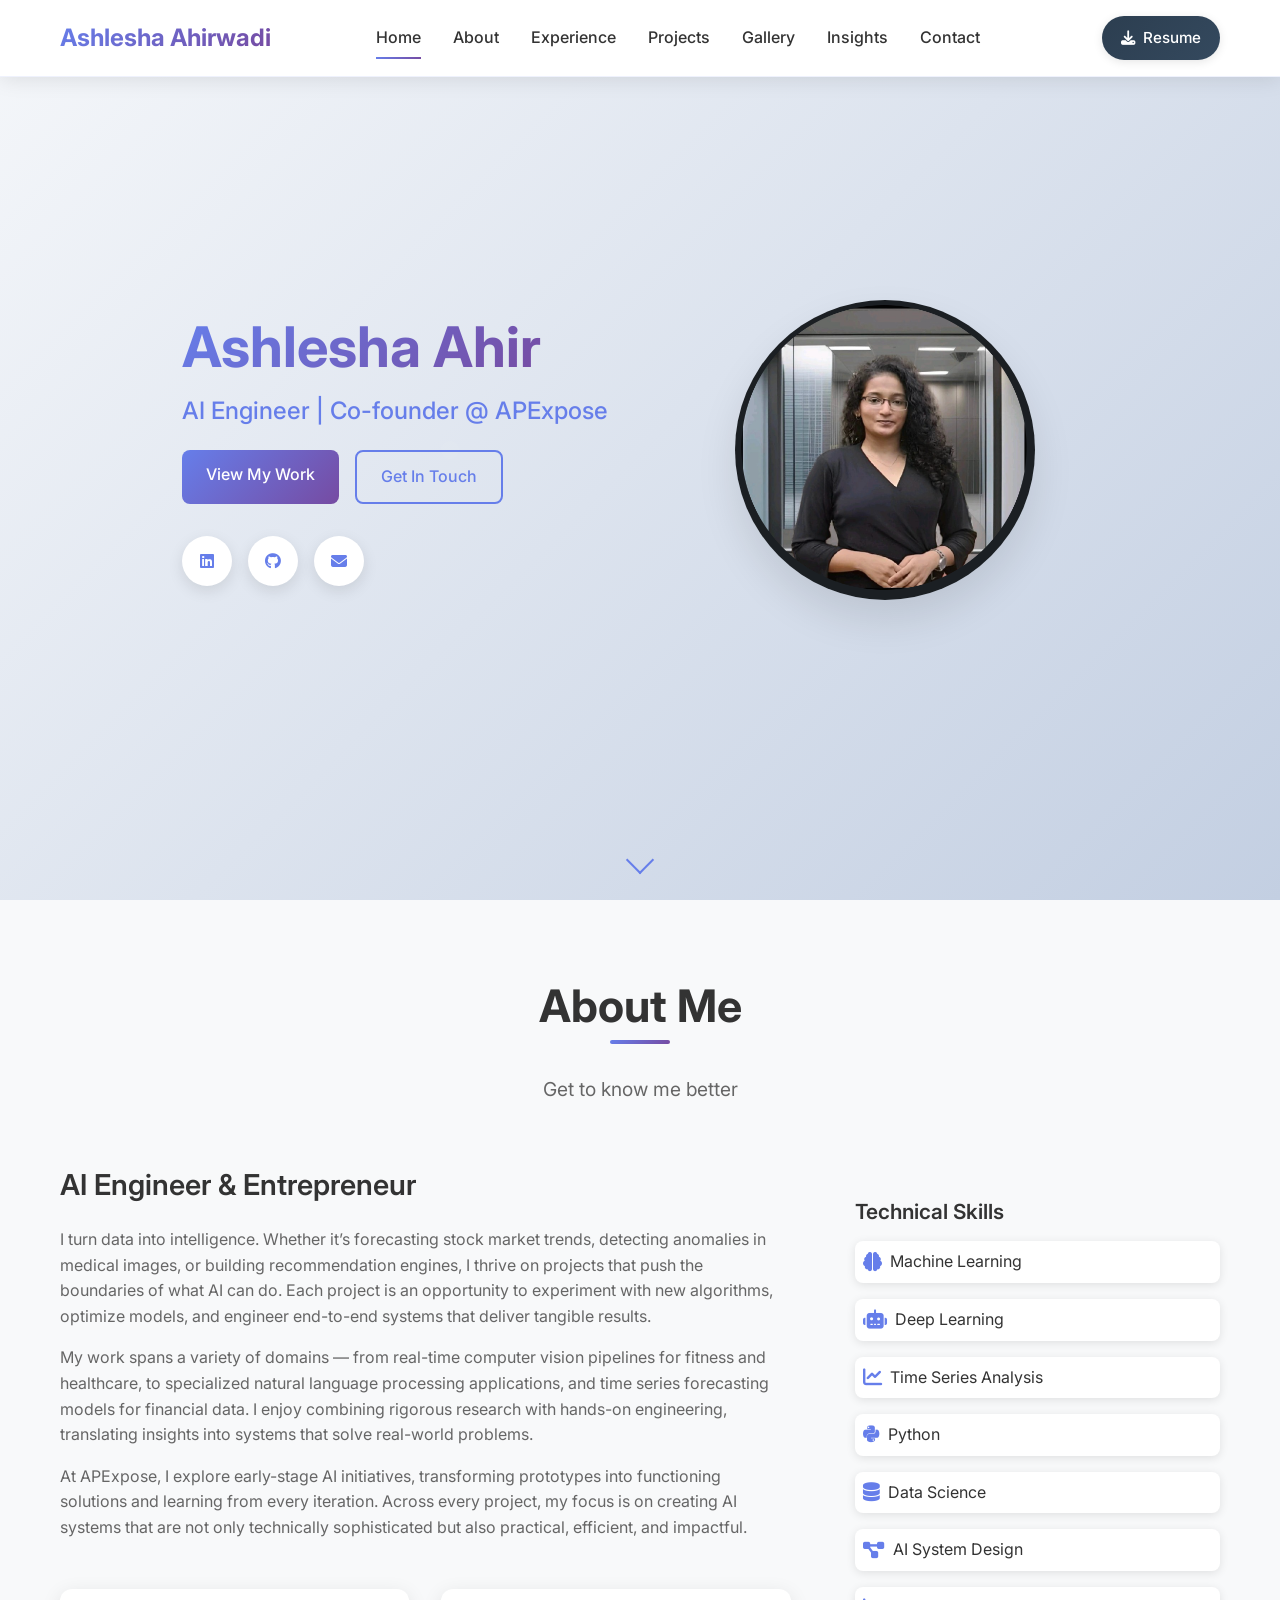
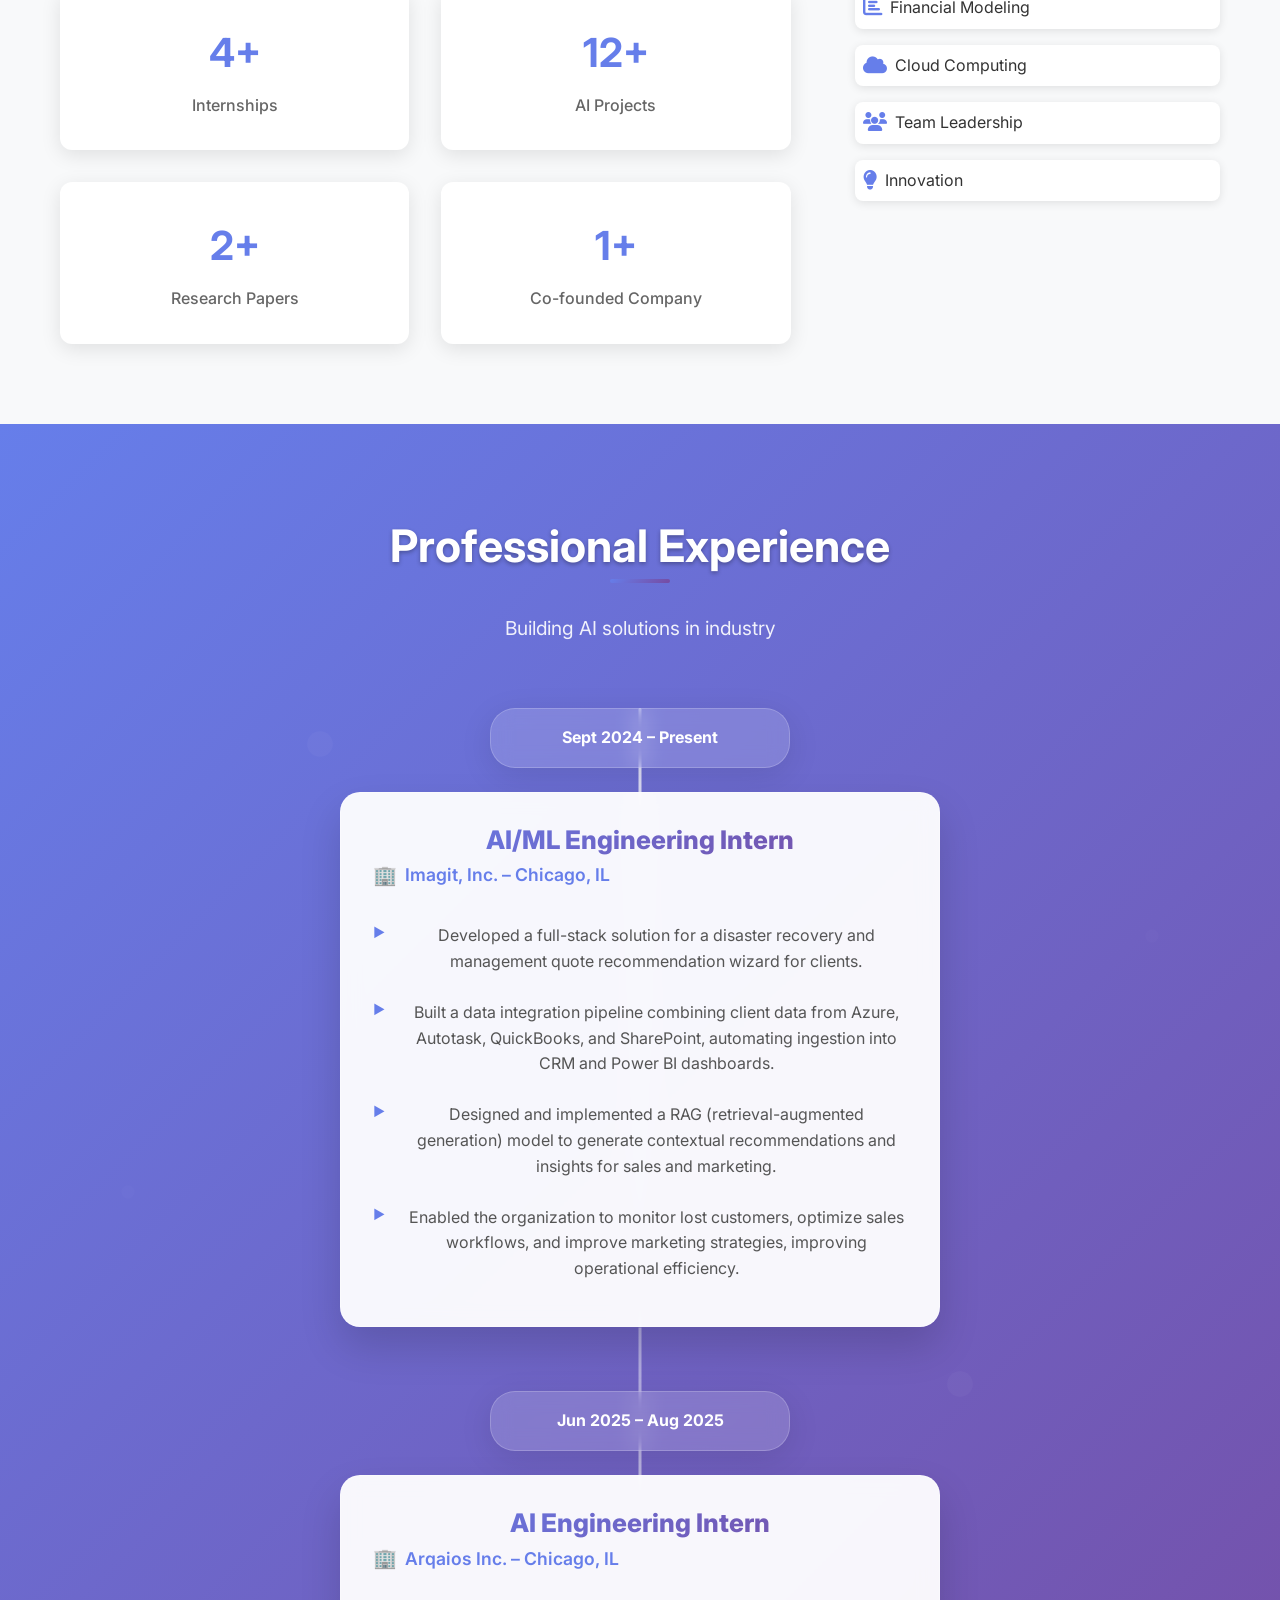
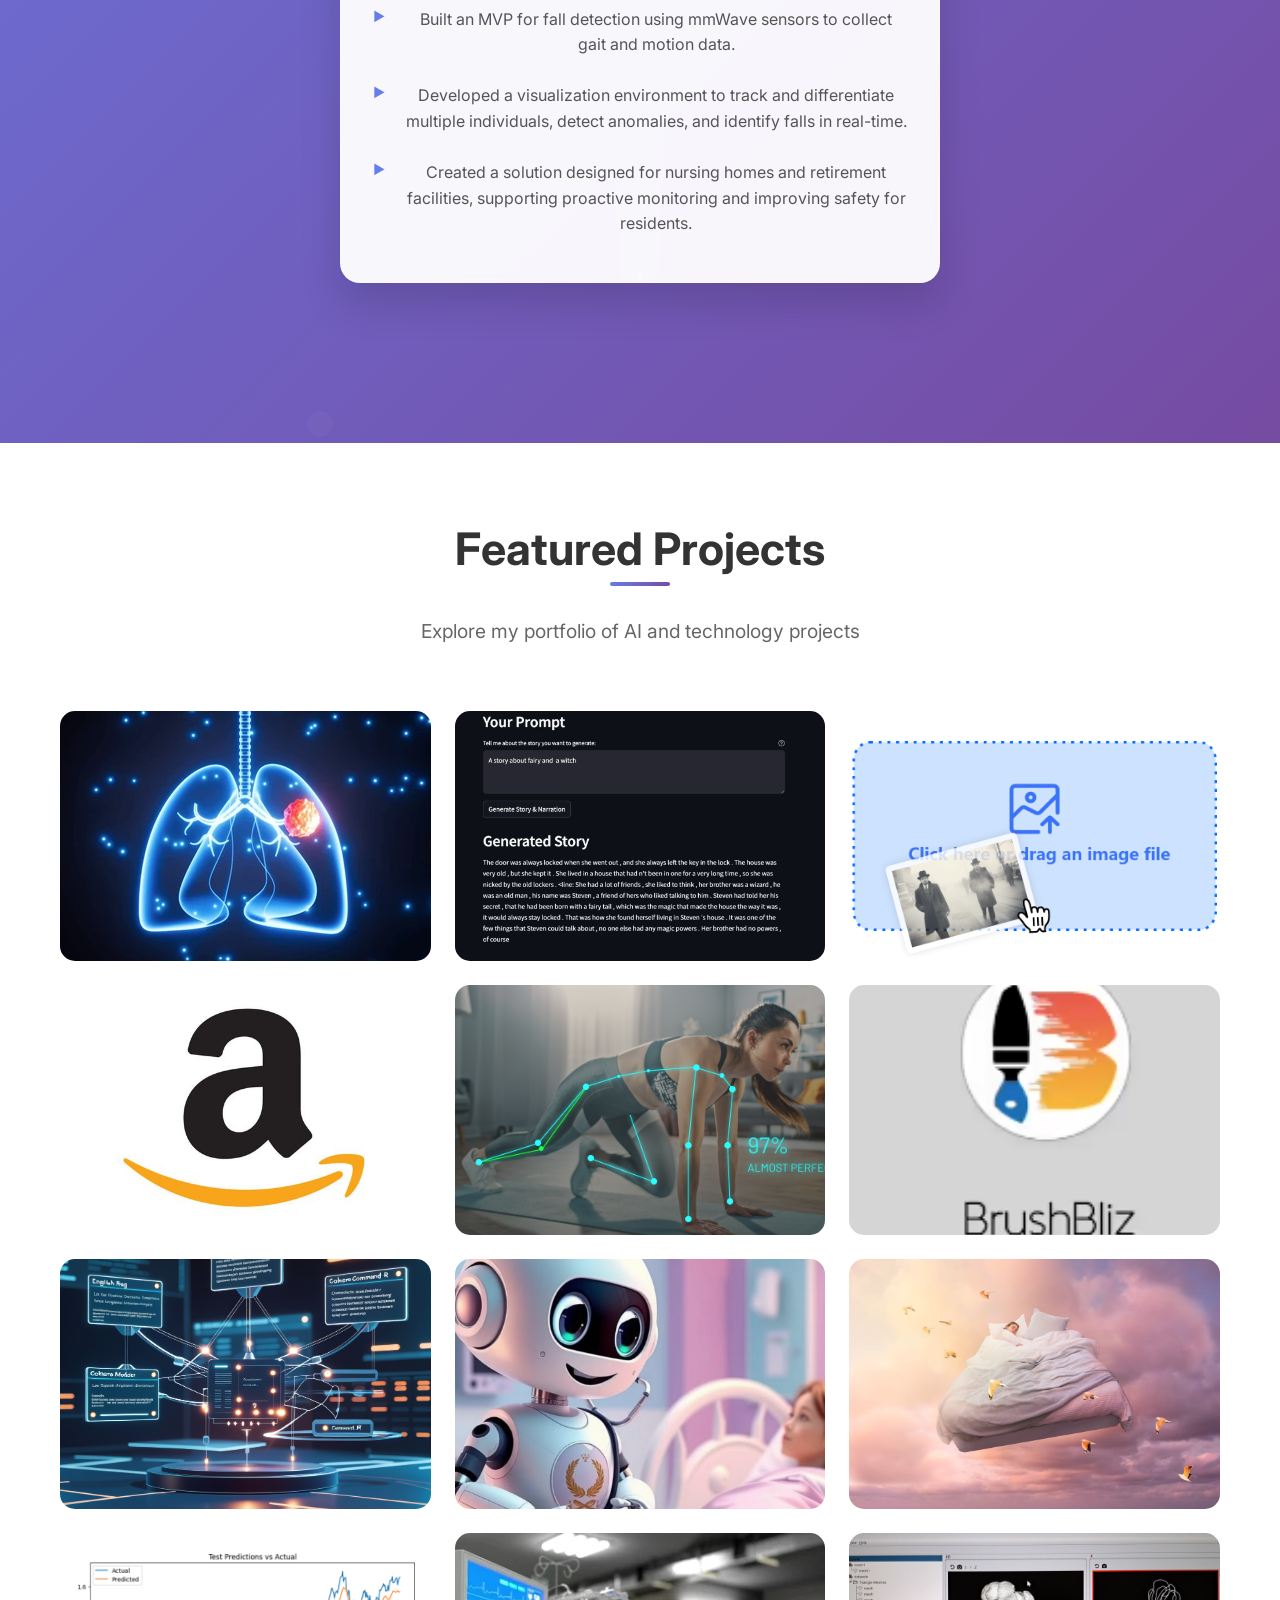
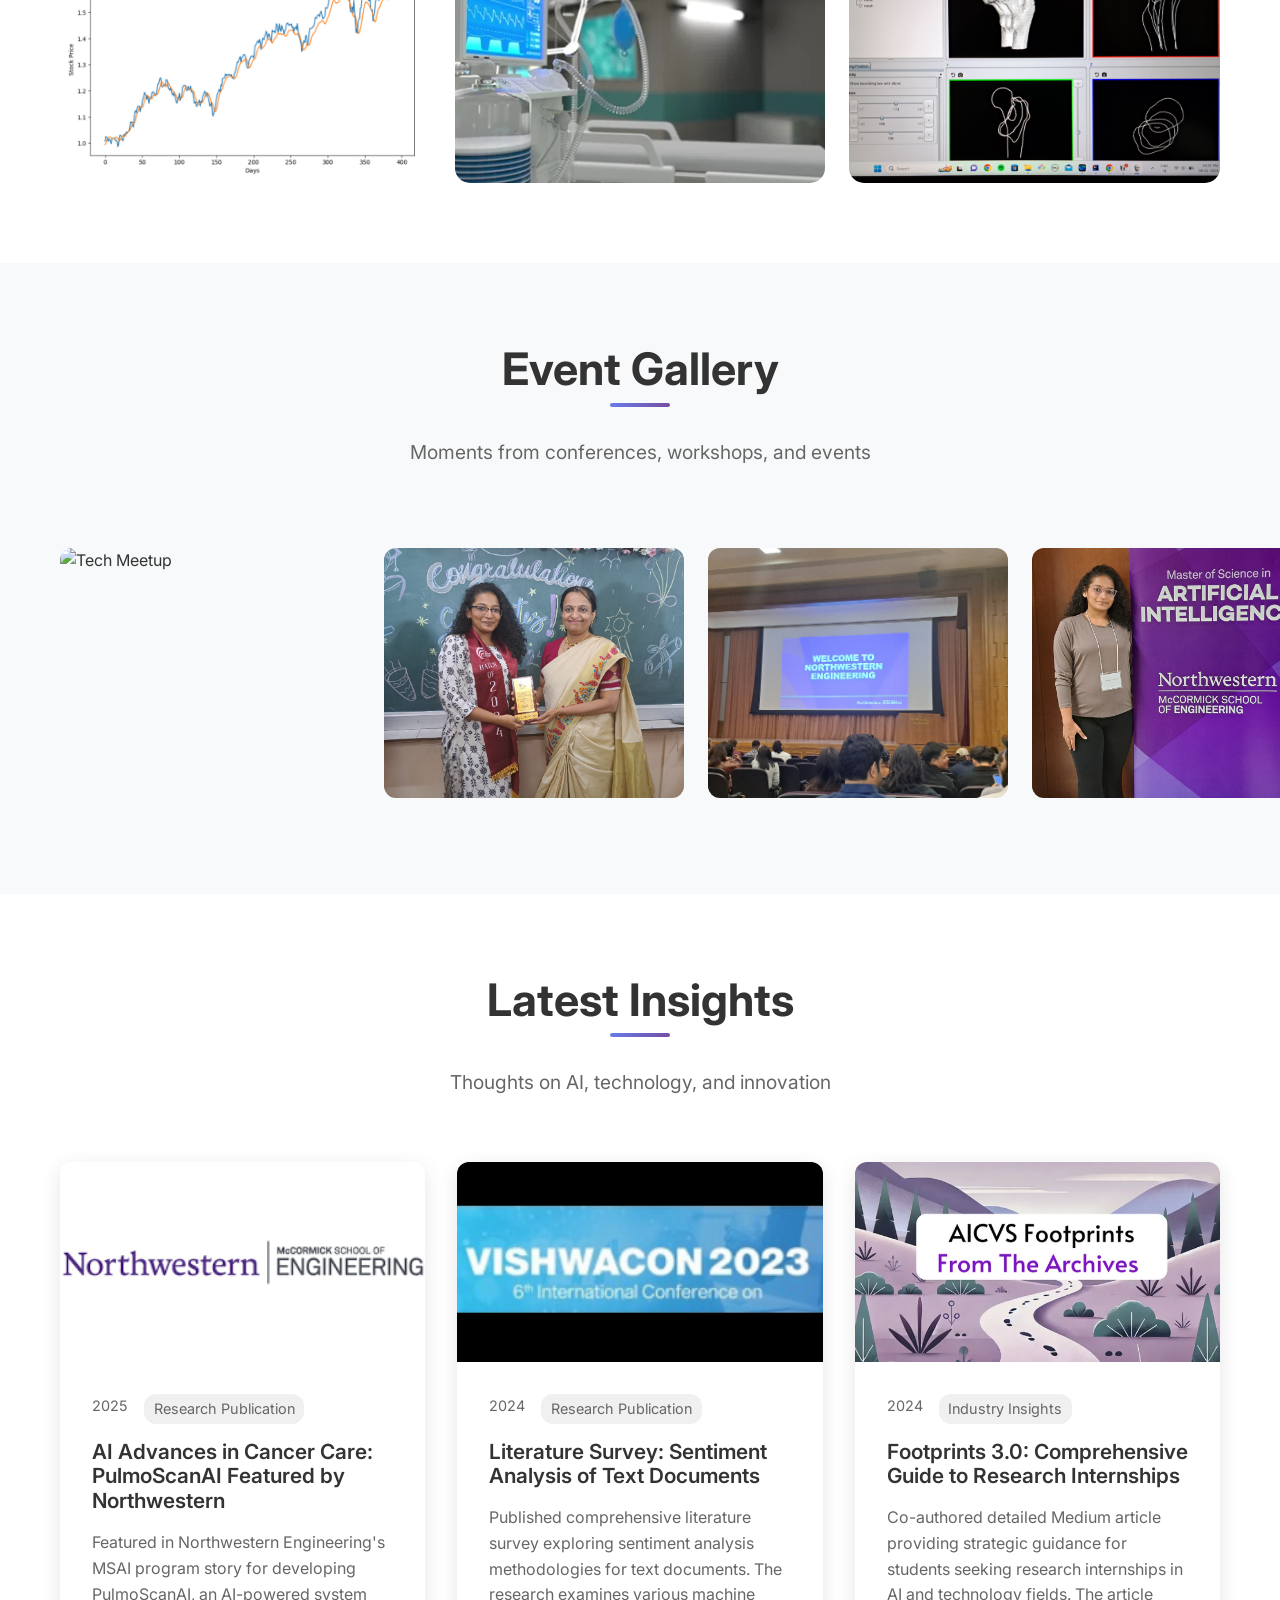
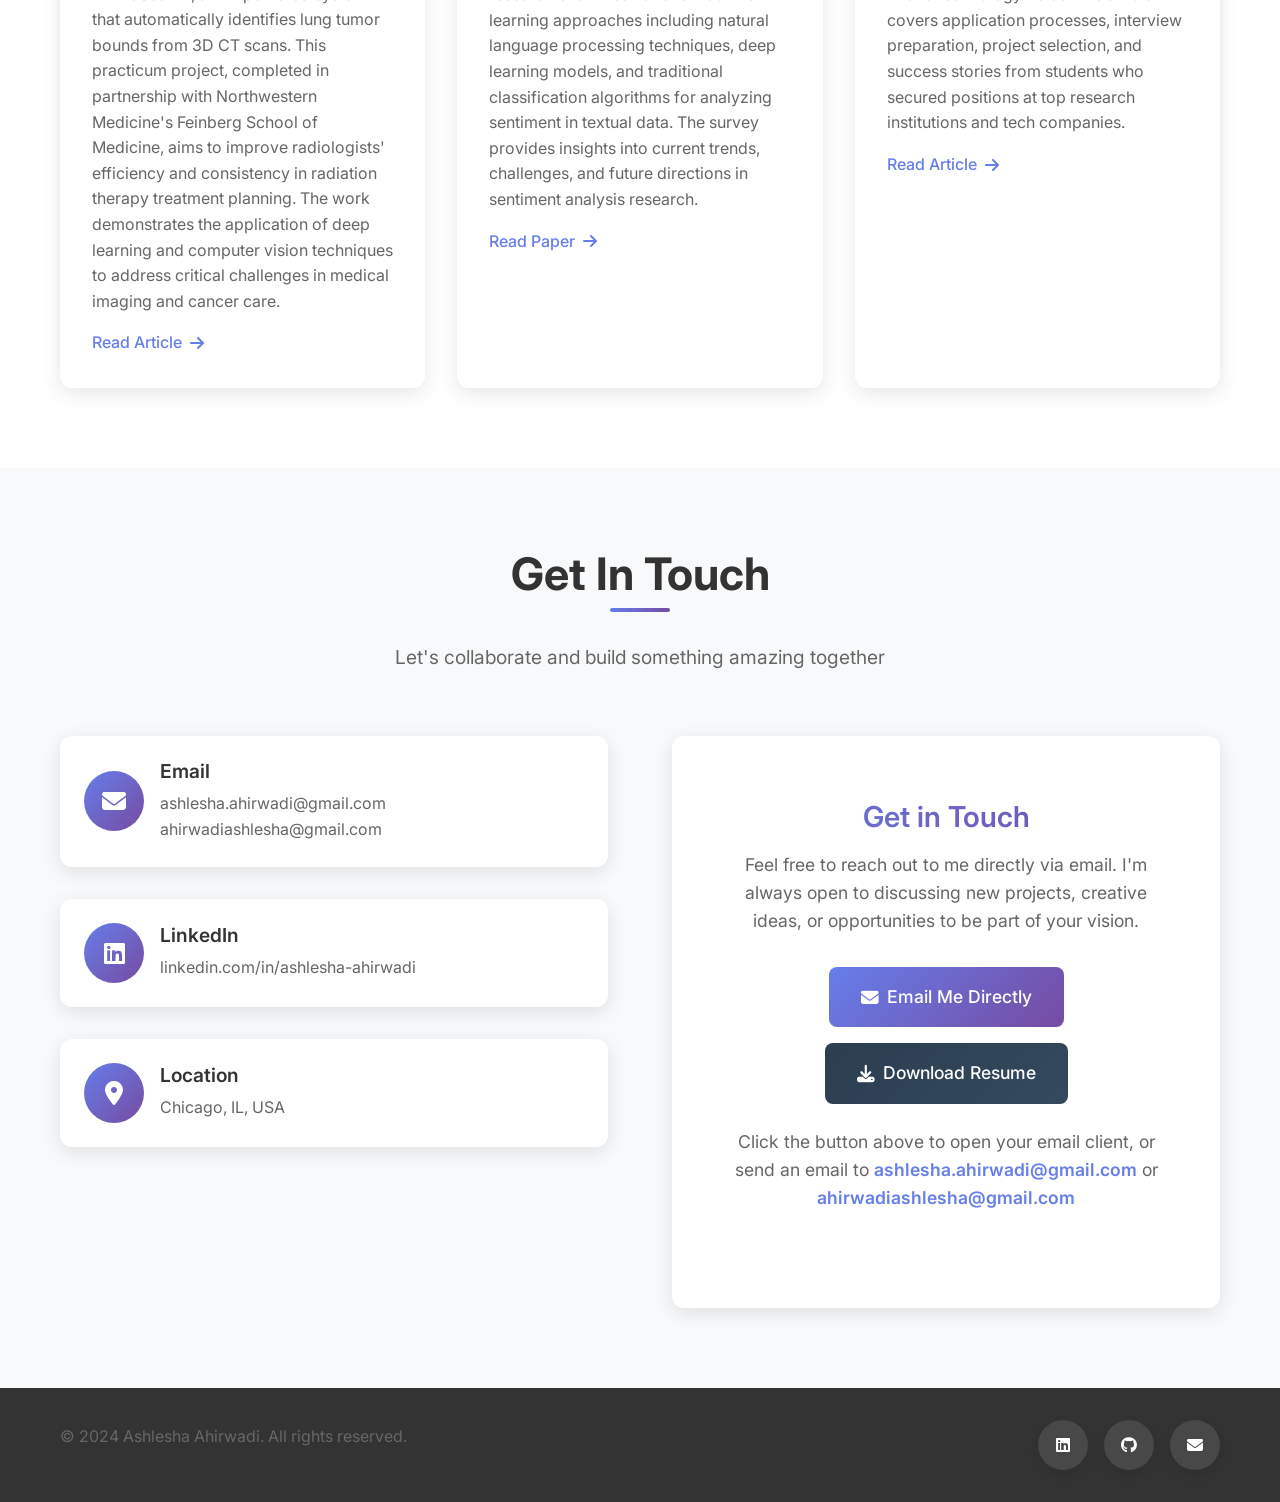
==== index.html @ 2df3f2ea "Update project modal click behavior and project links" ====
<!DOCTYPE html>
<html lang="en">
<head>
    <meta charset="UTF-8">
    <meta name="viewport" content="width=device-width, initial-scale=1.0">
    <title>Ashlesha Ahirwadi - AI Engineer & Co-founder at APExpose</title>
    <meta name="description" content="Portfolio of Ashlesha Ahirwadi - AI Engineer, Co-founder at APExpose, showcasing AI projects, research, and professional achievements">
    <link rel="icon" type="image/svg+xml" href="favicon.ico">
    
    <!-- Fonts -->
    <link href="https://fonts.googleapis.com/css2?family=Inter:wght@300;400;500;600;700&family=JetBrains+Mono:wght@400;500&display=swap" rel="stylesheet">
    
    <!-- Font Awesome -->
    <link rel="stylesheet" href="https://cdnjs.cloudflare.com/ajax/libs/font-awesome/6.4.0/css/all.min.css">
    
    <!-- Custom CSS -->
    <link rel="stylesheet" href="styles.css?v=5">
</head>
<body>

    <!-- Navigation Bar -->
    <nav class="navbar">
        <div class="nav-container">
            <div class="nav-logo">
                <a href="#home">Ashlesha Ahirwadi</a>
            </div>
            <ul class="nav-menu">
                <li class="nav-item">
                    <a href="#home" class="nav-link">Home</a>
                </li>
                <li class="nav-item">
                    <a href="#about" class="nav-link">About</a>
                </li>
                <li class="nav-item">
                    <a href="#experience" class="nav-link">Experience</a>
                </li>
                <li class="nav-item">
                    <a href="#projects" class="nav-link">Projects</a>
                </li>
                <li class="nav-item">
                    <a href="#gallery" class="nav-link">Gallery</a>
                </li>
                <li class="nav-item">
                    <a href="#blog" class="nav-link">Insights</a>
                </li>
                <li class="nav-item">
                    <a href="#contact" class="nav-link">Contact</a>
                </li>
            </ul>
            <a href="Ashlesha_Ahirwadi_Resume (26).pdf" download class="nav-resume-btn">
                <i class="fas fa-download"></i> Resume
            </a>
            <div class="nav-toggle">
                <span class="bar"></span>
                <span class="bar"></span>
                <span class="bar"></span>
            </div>
        </div>
    </nav>

    <!-- Hero Section -->
    <section id="home" class="hero">
        <div class="hero-container">
            <div class="hero-content">
                <div class="hero-text">
                    <h1 class="hero-title">
                        <span class="gradient-text">Ashlesha Ahirwadi</span>
                    </h1>
                    <h2 class="hero-subtitle">AI Engineer | Co-founder @ APExpose</h2>
                    <!-- <p class="hero-description">
                        Passionate AI Engineer specializing in machine learning, time series analysis, and predictive modeling. 
                        Co-founder at APExpose, driving innovation in AI-powered data exposure and analysis solutions. 
                        Published researcher with expertise in stock market forecasting and advanced AI methodologies.
                    </p> -->
                    <div class="hero-buttons">
                        <a href="#projects" class="btn btn-primary">View My Work</a>
                        <a href="#contact" class="btn btn-secondary">Get In Touch</a>
                    </div>
                    <div class="hero-social">
                        <a href="https://linkedin.com/in/ashlesha-ahirwadi" target="_blank" class="social-link">
                            <i class="fab fa-linkedin"></i>
                        </a>
                        <a href="https://github.com/Ashlesha-Ahirwadi" target="_blank" class="social-link">
                            <i class="fab fa-github"></i>
                        </a>
                            <a href="mailto:ashlesha.ahirwadi@gmail.com" class="social-link">
                                <i class="fas fa-envelope"></i>
                            </a>
                    </div>
                </div>
                <div class="hero-image">
                    <div class="image-container">
                        <img src="Photos-1-001/profile.png" alt="Ashlesha Ahirwadi" class="profile-image">
                        <div class="image-overlay"></div>
                    </div>
                </div>
            </div>
        </div>
        <div class="scroll-indicator">
            <div class="scroll-arrow"></div>
        </div>
    </section>

    <!-- About Section -->
    <section id="about" class="about">
        <div class="container">
            <div class="section-header">
                <h2 class="section-title">About Me</h2>
                <p class="section-subtitle">Get to know me better</p>
            </div>
            <div class="about-content">
                <div class="about-left">
                    <div class="about-text">
                        <h3>AI Engineer & Entrepreneur</h3>
                        <p>
                            I turn data into intelligence. Whether it’s forecasting stock market trends, detecting anomalies in medical images, or building recommendation engines, I thrive on projects that push the boundaries of what AI can do. Each project is an opportunity to experiment with new algorithms, optimize models, and engineer end-to-end systems that deliver tangible results.
                        </p>
                        <p>
                            My work spans a variety of domains — from real-time computer vision pipelines for fitness and healthcare, to specialized natural language processing applications, and time series forecasting models for financial data. I enjoy combining rigorous research with hands-on engineering, translating insights into systems that solve real-world problems.
                        </p>
                        <p>At APExpose, I explore early-stage AI initiatives, transforming prototypes into functioning solutions and learning from every iteration. Across every project, my focus is on creating AI systems that are not only technically sophisticated but also practical, efficient, and impactful.</p>
                    </div>
                    <div class="about-stats">
                        <div class="stat-item">
                            <div class="stat-number">4</div>
                            <div class="stat-label">Internships</div>
                        </div>
                        <div class="stat-item">
                            <div class="stat-number">12</div>
                            <div class="stat-label">AI Projects</div>
                        </div>
                        <div class="stat-item">
                            <div class="stat-number">2</div>
                            <div class="stat-label">Research Papers</div>
                        </div>
                        <div class="stat-item">
                            <div class="stat-number">1</div>
                            <div class="stat-label">Co-founded Company</div>
                        </div>
                    </div>
                </div>
                <div class="about-right">
                    <div class="skills">
                        <h4>Technical Skills</h4>
                        <div class="skills-grid">
                            <div class="skill-item">
                                <i class="fas fa-brain"></i>
                                <span>Machine Learning</span>
                            </div>
                            <div class="skill-item">
                                <i class="fas fa-robot"></i>
                                <span>Deep Learning</span>
                            </div>
                            <div class="skill-item">
                                <i class="fas fa-chart-line"></i>
                                <span>Time Series Analysis</span>
                            </div>
                            <div class="skill-item">
                                <i class="fab fa-python"></i>
                                <span>Python</span>
                            </div>
                            <div class="skill-item">
                                <i class="fas fa-database"></i>
                                <span>Data Science</span>
                            </div>
                            <div class="skill-item">
                                <i class="fas fa-project-diagram"></i>
                                <span>AI System Design</span>
                            </div>
                            <div class="skill-item">
                                <i class="fas fa-chart-bar"></i>
                                <span>Financial Modeling</span>
                            </div>
                            <div class="skill-item">
                                <i class="fas fa-cloud"></i>
                                <span>Cloud Computing</span>
                            </div>
                            <div class="skill-item">
                                <i class="fas fa-users"></i>
                                <span>Team Leadership</span>
                            </div>
                            <div class="skill-item">
                                <i class="fas fa-lightbulb"></i>
                                <span>Innovation</span>
                            </div>
                        </div>
                    </div>
                </div>
            </div>
        </div>
    </section>

    <!-- Experience Section -->
    <section id="experience" class="experience">
        <div class="container">
            <div class="section-header">
                <h2 class="section-title">Professional Experience</h2>
                <p class="section-subtitle">Building AI solutions in industry</p>
            </div>
            
            <div class="experience-timeline">
                <div class="experience-item">
                    <div class="experience-date">Sept 2024 – Present</div>
                    <div class="experience-content">
                        <h3>AI/ML Engineering Intern</h3>
                        <h4>Imagit, Inc. – Chicago, IL</h4>
                        <ul>
                            <li>Developed a full-stack solution for a disaster recovery and management quote recommendation wizard for clients.</li>
                            <li>Built a data integration pipeline combining client data from Azure, Autotask, QuickBooks, and SharePoint, automating ingestion into CRM and Power BI dashboards. </li>
                            <li>Designed and implemented a RAG (retrieval-augmented generation) model to generate contextual recommendations and insights for sales and marketing.</li>
                            <li>Enabled the organization to monitor lost customers, optimize sales workflows, and improve marketing strategies, improving operational efficiency.</li>
                        </ul>
                    </div>
                </div>
                
                <div class="experience-item">
                    <div class="experience-date">Jun 2025 – Aug 2025</div>
                    <div class="experience-content">
                        <h3>AI Engineering Intern</h3>
                        <h4>Arqaios Inc. – Chicago, IL</h4>
                        <ul>
                            <li> Built an MVP for fall detection using mmWave sensors to collect gait and motion data.</li>
                            <li>Developed a visualization environment to track and differentiate multiple individuals, detect anomalies, and identify falls in real-time.</li>
                            <li>Created a solution designed for nursing homes and retirement facilities, supporting proactive monitoring and improving safety for residents.</li>
                        </ul>
                    </div>
                </div>
            </div>
        </div>
    </section>

    <!-- Projects Section -->
    <section id="projects" class="projects">
        <div class="container">
            <div class="section-header">
                <h2 class="section-title">Featured Projects</h2>
                <p class="section-subtitle">Explore my portfolio of AI and technology projects</p>
            </div>
            
            <div class="projects-grid">
                <!-- Project 1: Lung Tumor Detection -->
                <div class="project-block" data-project="lung-tumor-detection">
                    <div class="project-image">
                        <img src="lung-cancer.png" alt="Lung Tumor Detection">
                        <div class="project-overlay">
                            <h3>Lung Tumor Detection from 3D CT Scans</h3>
                        </div>
                    </div>
                </div>

                <!-- Project 2: StoryTeller AI -->
                <div class="project-block" data-project="storyteller-ai">
                    <div class="project-image">
                        <img src="Photos-1-001/events/StoryTeller.png" alt="StoryTeller AI">
                        <div class="project-overlay">
                            <h3>StoryTeller AI - Personalized Story Generator</h3>
                        </div>
                    </div>
                </div>

                <!-- Project 3: Image Restoration Pipeline -->
                <div class="project-block" data-project="image-restoration">
                    <div class="project-image">
                        <img src="Photos-1-001/events/image.png" alt="Image Restoration Pipeline">
                        <div class="project-overlay">
                            <h3>AI-Powered Image Restoration Pipeline</h3>
                        </div>
                    </div>
                </div>

                <!-- Project 4: Amazon Fake Review Detection -->
                <div class="project-block" data-project="fake-review-detection">
                    <div class="project-image">
                        <img src="Photos-1-001/events/Amazon-logo.jpg" alt="Amazon Fake Review Detection">
                        <div class="project-overlay">
                            <h3>Amazon Fake Review Detection</h3>
                        </div>
                    </div>
                </div>

                <!-- Project 5: Virtual Gym Trainer -->
                <div class="project-block" data-project="virtual-gym-trainer">
                    <div class="project-image">
                        <img src="Photos-1-001/events/gym.png" alt="Virtual Gym Trainer">
                        <div class="project-overlay">
                            <h3>Virtual Gym Trainer - CV-Based Fitness</h3>
                        </div>
                    </div>
                </div>

                <!-- Project 6: Business-Artist Connector -->
                <div class="project-block" data-project="business-artist-connector">
                    <div class="project-image">
                        <img src="business-connector.png" alt="Business-Artist Connector">
                        <div class="project-overlay">
                            <h3>Local Business-Artist Connector App</h3>
                        </div>
                    </div>
                </div>

                <!-- Project 7: GenAI Solution with Azure -->
                <div class="project-block" data-project="genai-azure">
                    <div class="project-image">
                        <img src="Photos-1-001/events/genAI .jpg" alt="GenAI Solution with Azure">
                        <div class="project-overlay">
                            <h3>GenAI Solution Development with Azure</h3>
                        </div>
                    </div>
                </div>

                <!-- Project 8: MediCurious -->
                <div class="project-block" data-project="medicurious">
                    <div class="project-image">
                        <img src="medicurious.png" alt="MediCurious">
                        <div class="project-overlay">
                            <h3>MediCurious - Specialized Medical LLM</h3>
                        </div>
                    </div>
                </div>

                <!-- Project 9: EEG Dream Visualization -->
                <div class="project-block" data-project="eeg-dream-visualization">
                    <div class="project-image">
                        <img src="Photos-1-001/events/eeg.jpg" alt="EEG Dream Visualization">
                        <div class="project-overlay">
                            <h3>Artistic Visualization of Dreams Using EEG</h3>
                        </div>
                    </div>
                </div>

                <!-- Project 10: Stock Market Prediction -->
                <div class="project-block" data-project="stock-market-prediction">
                    <div class="project-image">
                        <img src="stock-market.png" alt="Stock Market Prediction">
                        <div class="project-overlay">
                            <h3>Stock Market Prediction (Options Trading)</h3>
                        </div>
                    </div>
                </div>

                <!-- Project 11: ICU Insight -->
                <div class="project-block" data-project="icu-insight">
                    <div class="project-image">
                        <img src="Photos-1-001/events/icu.webp" alt="ICU Insight">
                        <div class="project-overlay">
                            <h3>ICU Insight - Predictive Healthcare Analytics</h3>
                        </div>
                    </div>
                </div>

                <!-- Project 12: AI Research Intern - Medical Image Analysis -->
                <div class="project-block" data-project="medical-image-analysis">
                    <div class="project-image">
                        <img src="Photos-1-001/20240109_163546.jpg" alt="AI Research Intern - Medical Image Analysis">
                        <div class="project-overlay">
                            <h3>AI Research Intern - Medical Image Analysis</h3>
                        </div>
                    </div>
                </div>
            </div>
        </div>
    </section>

    <!-- Gallery Section -->
    <section id="gallery" class="gallery">
        <div class="container">
            <div class="section-header">
                <h2 class="section-title">Event Gallery</h2>
                <p class="section-subtitle">Moments from conferences, workshops, and events</p>
            </div>
            <div class="gallery-grid">
                <div class="gallery-item" data-category="events">
                    <img src="Photos-1-001/events/20231212_114220.jpg" alt="Tech Meetup">
                </div>
                <div class="gallery-item" data-category="events">
                    <img src="Photos-1-001/events/20240413_205044.jpg" alt="Workshop Session">
                </div>
                <div class="gallery-item" data-category="events">
                    <img src="Photos-1-001/events/20240923_105551.jpg" alt="AI Summit">
                </div>
                <div class="gallery-item" data-category="events">
                    <img src="Photos-1-001/events/20240923_152418.jpg" alt="Research Presentation">
                </div>
                <div class="gallery-item" data-category="events">
                    <img src="Photos-1-001/events/20241024_091501.jpg" alt="Innovation Workshop">
                </div>
                <div class="gallery-item" data-category="events">
                    <img src="Photos-1-001/events/IMG_20240308_173324_964.jpg" alt="Team Collaboration">
                </div>
                <div class="gallery-item" data-category="events">
                    <img src="Photos-1-001/events/IMG_20240311_230748_424.jpg" alt="Project Discussion">
                </div>
                <div class="gallery-item" data-category="events">
                    <img src="Photos-1-001/events/Screenshot_20221106-084726_WhatsApp.jpg" alt="Conference Highlights">
                </div>
                <div class="gallery-item" data-category="events">
                    <img src="Photos-1-001/events/2.jpeg" alt="Event Moment 2">
                </div>
                <div class="gallery-item" data-category="events">
                    <img src="Photos-1-001/events/6.jpeg" alt="Event Moment 6">
                </div>
                <!-- Duplicate gallery items for seamless loop -->
                <div class="gallery-item" data-category="events">
                    <img src="Photos-1-001/events/20231212_114220.jpg" alt="Tech Meetup">
                </div>
                <div class="gallery-item" data-category="events">
                    <img src="Photos-1-001/events/20240413_205044.jpg" alt="Workshop Session">
                </div>
                <div class="gallery-item" data-category="events">
                    <img src="Photos-1-001/events/20240923_105551.jpg" alt="AI Summit">
                </div>
                <div class="gallery-item" data-category="events">
                    <img src="Photos-1-001/events/20240923_152418.jpg" alt="Research Presentation">
                </div>
                <div class="gallery-item" data-category="events">
                    <img src="Photos-1-001/events/20241024_091501.jpg" alt="Innovation Workshop">
                </div>
                <div class="gallery-item" data-category="events">
                    <img src="Photos-1-001/events/IMG_20240308_173324_964.jpg" alt="Team Collaboration">
                </div>
                <div class="gallery-item" data-category="events">
                    <img src="Photos-1-001/events/IMG_20240311_230748_424.jpg" alt="Project Discussion">
                </div>
                <div class="gallery-item" data-category="events">
                    <img src="Photos-1-001/events/Screenshot_20221106-084726_WhatsApp.jpg" alt="Conference Highlights">
                </div>
                <div class="gallery-item" data-category="events">
                    <img src="Photos-1-001/events/2.jpeg" alt="Event Moment 2">
                </div>
                <div class="gallery-item" data-category="events">
                    <img src="Photos-1-001/events/6.jpeg" alt="Event Moment 6">
                </div>
            </div>
        </div>
    </section>

    <!-- Blog Section -->
    <section id="blog" class="blog">
        <div class="container">
            <div class="section-header">
                <h2 class="section-title">Latest Insights</h2>
                <p class="section-subtitle">Thoughts on AI, technology, and innovation</p>
            </div>
            <div class="blog-grid">
                <article class="blog-card">
                    <div class="blog-image">
                        <img src="download.png" alt="Northwestern Engineering - AI Advances in Cancer Care">
                    </div>
                    <div class="blog-content">
                        <div class="blog-meta">
                            <span class="blog-date">2025</span>
                            <span class="blog-category">Research Publication</span>
                        </div>
                        <h3>AI Advances in Cancer Care: PulmoScanAI Featured by Northwestern</h3>
                        <p>Featured in Northwestern Engineering's MSAI program story for developing PulmoScanAI, an AI-powered system that automatically identifies lung tumor bounds from 3D CT scans. This practicum project, completed in partnership with Northwestern Medicine's Feinberg School of Medicine, aims to improve radiologists' efficiency and consistency in radiation therapy treatment planning. The work demonstrates the application of deep learning and computer vision techniques to address critical challenges in medical imaging and cancer care.</p>
                        <a href="https://www.mccormick.northwestern.edu/artificial-intelligence/inside-our-program/stories/2025/ai-advances-in-cancer-care.html" target="_blank" class="blog-link">Read Article <i class="fas fa-arrow-right"></i></a>
                    </div>
                </article>

                <article class="blog-card">
                    <div class="blog-image">
                        <img src="research-paper-image.png" alt="Literature Survey Research Paper">
                    </div>
                    <div class="blog-content">
                        <div class="blog-meta">
                            <span class="blog-date">2024</span>
                            <span class="blog-category">Research Publication</span>
                        </div>
                        <h3>Literature Survey: Sentiment Analysis of Text Documents</h3>
                        <p>Published comprehensive literature survey exploring sentiment analysis methodologies for text documents. The research examines various machine learning approaches including natural language processing techniques, deep learning models, and traditional classification algorithms for analyzing sentiment in textual data. The survey provides insights into current trends, challenges, and future directions in sentiment analysis research.</p>
                        <a href="Track4_PaperID417 (1).pptx" target="_blank" class="blog-link">Read Paper <i class="fas fa-arrow-right"></i></a>
                    </div>
                </article>

                <article class="blog-card">
                    <div class="blog-image">
                        <img src="footprints-image.png" alt="AICVS Footprints From The Archives">
                    </div>
                    <div class="blog-content">
                        <div class="blog-meta">
                            <span class="blog-date">2024</span>
                            <span class="blog-category">Industry Insights</span>
                        </div>
                        <h3>Footprints 3.0: Comprehensive Guide to Research Internships</h3>
                        <p>Co-authored detailed Medium article providing strategic guidance for students seeking research internships in AI and technology fields. The article covers application processes, interview preparation, project selection, and success stories from students who secured positions at top research institutions and tech companies.</p>
                        <a href="https://medium.com/@aicvs.cummins/footprints-3-0-unlocking-research-internships-ba023716be96" target="_blank" class="blog-link">Read Article <i class="fas fa-arrow-right"></i></a>
                    </div>
                </article>
            </div>
        </div>
    </section>

    <!-- Contact Section -->
    <section id="contact" class="contact">
        <div class="container">
            <div class="section-header">
                <h2 class="section-title">Get In Touch</h2>
                <p class="section-subtitle">Let's collaborate and build something amazing together</p>
            </div>
            <div class="contact-content">
                <div class="contact-info">
                    <div class="contact-item">
                        <div class="contact-icon">
                            <i class="fas fa-envelope"></i>
                        </div>
                        <div class="contact-details">
                            <h4>Email</h4>
                            <p>ashlesha.ahirwadi@gmail.com</p>
                            <p>ahirwadiashlesha@gmail.com</p>
                        </div>
                    </div>
                    <div class="contact-item">
                        <div class="contact-icon">
                            <i class="fab fa-linkedin"></i>
                        </div>
                        <div class="contact-details">
                            <h4>LinkedIn</h4>
                            <p>linkedin.com/in/ashlesha-ahirwadi</p>
                        </div>
                    </div>
                    <div class="contact-item">
                        <div class="contact-icon">
                            <i class="fas fa-map-marker-alt"></i>
                        </div>
                        <div class="contact-details">
                            <h4>Location</h4>
                            <p>Chicago, IL, USA</p>
                        </div>
                    </div>
                </div>
                <div class="contact-form">
                    <div class="direct-email-section">
                        <h3>Get in Touch</h3>
                        <p>Feel free to reach out to me directly via email. I'm always open to discussing new projects, creative ideas, or opportunities to be part of your vision.</p>
                        <div class="contact-action-buttons">
                            <a href="mailto:ashlesha.ahirwadi@gmail.com,ahirwadiashlesha@gmail.com" class="btn btn-primary email-btn">
                                <i class="fas fa-envelope"></i> Email Me Directly
                            </a>
                            <a href="Ashlesha_Ahirwadi_Resume (26).pdf" download class="btn btn-resume">
                                <i class="fas fa-download"></i> Download Resume
                            </a>
                        </div>
                        <p class="email-note">Click the button above to open your email client, or send an email to <strong>ashlesha.ahirwadi@gmail.com</strong> or <strong>ahirwadiashlesha@gmail.com</strong></p>
                    </div>
                </div>
            </div>
        </div>
    </section>

    <!-- Footer -->
    <footer class="footer">
        <div class="container">
            <div class="footer-content">
                <div class="footer-text">
                    <p>&copy; 2024 Ashlesha Ahirwadi. All rights reserved.</p>
                </div>
                <div class="footer-social">
                    <a href="https://linkedin.com/in/ashlesha-ahirwadi" target="_blank" class="social-link">
                        <i class="fab fa-linkedin"></i>
                    </a>
                    <a href="https://github.com/ashleshaahirwadi" target="_blank" class="social-link">
                        <i class="fab fa-github"></i>
                    </a>
                    <a href="mailto:ashlesha@example.com" class="social-link">
                        <i class="fas fa-envelope"></i>
                    </a>
                </div>
            </div>
        </div>
    </footer>

    <!-- Project Modal -->
    <div id="projectModal" class="modal">
        <div class="modal-content">
            <span class="modal-close">&times;</span>
            <div class="modal-header">
                <h2 id="modalTitle"></h2>
            </div>
            <div class="modal-body">
                <div class="modal-image">
                    <img id="modalImage" src="" alt="">
                </div>
                <div class="modal-info">
                    <div class="modal-description">
                        <h3>Project Description</h3>
                        <p id="modalDescription"></p>
                    </div>
                    <div class="modal-tech">
                        <h3>Technologies Used</h3>
                        <div id="modalTech" class="tech-tags"></div>
                    </div>
                </div>
            </div>
            <div class="modal-footer">
                <div class="modal-links" id="modalLinks"></div>
            </div>
        </div>
    </div>

    <!-- Scripts -->
    <script src="script.js?v=2"></script>
</body>
</html>
---- styles.css ----
/* Reset and Base Styles */
* {
    margin: 0;
    padding: 0;
    box-sizing: border-box;
}

html {
    scroll-behavior: smooth;
    overflow-x: hidden;
    scroll-padding-top: 80px;
}

body {
    font-family: 'Inter', sans-serif;
    line-height: 1.6;
    color: #333;
    background-color: #ffffff;
    overflow-x: hidden;
}

.container {
    max-width: 1200px;
    margin: 0 auto;
    padding: 0 20px;
}

/* Typography */
h1, h2, h3, h4, h5, h6 {
    font-weight: 600;
    line-height: 1.2;
    margin-bottom: 1rem;
}

p {
    margin-bottom: 1rem;
    color: #666;
}

/* Gradient Text */
.gradient-text {
    background: linear-gradient(135deg, #667eea 0%, #764ba2 100%);
    -webkit-background-clip: text;
    -webkit-text-fill-color: transparent;
    background-clip: text;
}

/* Buttons */
.btn {
    display: inline-block;
    padding: 12px 24px;
    border-radius: 8px;
    text-decoration: none;
    font-weight: 500;
    transition: all 0.3s ease;
    border: none;
    cursor: pointer;
    font-size: 16px;
}

.btn-primary {
    background: linear-gradient(135deg, #667eea 0%, #764ba2 100%);
    color: white;
}

.btn-primary:hover {
    transform: translateY(-2px);
    box-shadow: 0 10px 25px rgba(102, 126, 234, 0.3);
}

.btn-secondary {
    background: transparent;
    color: #667eea;
    border: 2px solid #667eea;
}

.btn-secondary:hover {
    background: #667eea;
    color: white;
    transform: translateY(-2px);
}

.btn-resume {
    background: linear-gradient(135deg, #2c3e50 0%, #34495e 100%);
    color: white;
    display: inline-flex;
    align-items: center;
    gap: 0.5rem;
}

.btn-resume:hover {
    background: linear-gradient(135deg, #34495e 0%, #2c3e50 100%);
    transform: translateY(-2px);
    box-shadow: 0 10px 25px rgba(44, 62, 80, 0.3);
    color: white;
}

/* Navigation Bar */
.navbar {
    position: fixed !important;
    top: 0 !important;
    left: 0 !important;
    right: 0 !important;
    width: 100% !important;
    background: #ffffff !important;
    backdrop-filter: blur(10px) !important;
    -webkit-backdrop-filter: blur(10px) !important;
    box-shadow: 0 2px 20px rgba(0, 0, 0, 0.1) !important;
    z-index: 1000 !important;
    transition: all 0.3s ease !important;
    margin: 0 !important;
    padding: 0 !important;
    border-bottom: 1px solid rgba(102, 126, 234, 0.1) !important;
}

.navbar.scrolled {
    box-shadow: 0 4px 30px rgba(0, 0, 0, 0.15);
}

.nav-container {
    max-width: 1200px !important;
    margin: 0 auto !important;
    padding: 1rem 20px !important;
    display: flex !important;
    justify-content: space-between !important;
    align-items: center !important;
    width: 100% !important;
}

.nav-logo a {
    font-size: 1.5rem;
    font-weight: 700;
    background: linear-gradient(135deg, #667eea 0%, #764ba2 100%);
    -webkit-background-clip: text;
    -webkit-text-fill-color: transparent;
    background-clip: text;
    text-decoration: none;
    transition: all 0.3s ease;
}

.nav-logo a:hover {
    transform: scale(1.05);
}

.nav-menu {
    display: flex !important;
    list-style: none !important;
    gap: 2rem !important;
    align-items: center !important;
    margin: 0 !important;
    padding: 0 !important;
}

.nav-item {
    position: relative !important;
    list-style: none !important;
    margin: 0 !important;
    padding: 0 !important;
}

.nav-link {
    color: #333 !important;
    text-decoration: none !important;
    font-weight: 500 !important;
    font-size: 1rem !important;
    transition: all 0.3s ease !important;
    position: relative !important;
    padding: 0.5rem 0 !important;
    display: block !important;
}

.nav-link::after {
    content: '';
    position: absolute;
    bottom: 0;
    left: 0;
    width: 0;
    height: 2px;
    background: linear-gradient(135deg, #667eea 0%, #764ba2 100%);
    transition: width 0.3s ease;
}

.nav-link:hover {
    color: #667eea;
}

.nav-link:hover::after,
.nav-link.active::after {
    width: 100%;
}

.nav-link.active {
    color: #667eea;
    font-weight: 600;
}

.nav-resume-btn {
    display: inline-flex;
    align-items: center;
    gap: 0.5rem;
    padding: 0.6rem 1.2rem;
    background: linear-gradient(135deg, #2c3e50 0%, #34495e 100%);
    color: white !important;
    text-decoration: none;
    border-radius: 25px;
    font-weight: 500;
    font-size: 0.95rem;
    transition: all 0.3s ease;
    margin-left: 1rem;
    box-shadow: 0 2px 10px rgba(0, 0, 0, 0.1);
}

.nav-resume-btn:hover {
    background: linear-gradient(135deg, #34495e 0%, #2c3e50 100%);
    transform: translateY(-2px);
    box-shadow: 0 4px 15px rgba(0, 0, 0, 0.2);
    color: white !important;
}

.nav-resume-btn i {
    font-size: 0.9rem;
}

.nav-toggle {
    display: none;
    flex-direction: column;
    cursor: pointer;
    gap: 5px;
}

.bar {
    width: 25px;
    height: 3px;
    background: #333;
    border-radius: 3px;
    transition: all 0.3s ease;
}

/* Responsive Navigation */
@media (max-width: 768px) {
    .nav-toggle {
        display: flex;
    }

    .nav-menu {
        position: fixed;
        left: -100%;
        top: 70px;
        flex-direction: column;
        background: rgba(255, 255, 255, 0.98);
        backdrop-filter: blur(10px);
        width: 100%;
        text-align: center;
        transition: 0.3s;
        box-shadow: 0 10px 27px rgba(0, 0, 0, 0.05);
        padding: 2rem 0;
        gap: 0;
    }

    .nav-menu.active {
        left: 0;
    }

    .nav-item {
        margin: 1rem 0;
    }

    .nav-resume-btn {
        display: none;
    }

    .nav-toggle.active .bar:nth-child(2) {
        opacity: 0;
    }

    .nav-toggle.active .bar:nth-child(1) {
        transform: translateY(8px) rotate(45deg);
    }

    .nav-toggle.active .bar:nth-child(3) {
        transform: translateY(-8px) rotate(-45deg);
    }
}

/* Hero Section */
.hero {
    min-height: 100vh;
    display: flex;
    align-items: center;
    background: linear-gradient(135deg, #f5f7fa 0%, #c3cfe2 100%);
    position: relative;
    overflow: hidden;
    padding-top: 80px;
}

.hero::before {
    content: '';
    position: absolute;
    top: 0;
    left: 0;
    right: 0;
    bottom: 0;
    background: url('data:image/svg+xml,<svg xmlns="http://www.w3.org/2000/svg" viewBox="0 0 100 100"><defs><pattern id="grain" width="100" height="100" patternUnits="userSpaceOnUse"><circle cx="50" cy="50" r="1" fill="%23ffffff" opacity="0.1"/></pattern></defs><rect width="100" height="100" fill="url(%23grain)"/></svg>');
    opacity: 0.3;
}

.hero-container {
    max-width: 1200px;
    margin: 0 auto;
    padding: 0 20px;
    position: relative;
    z-index: 2;
}

.hero-content {
    display: grid;
    grid-template-columns: 1fr 1fr;
    gap: 4rem;
    align-items: center;
}

.hero-title {
    font-size: 3.5rem;
    margin-bottom: 1rem;
    font-weight: 700;
}

.hero-subtitle {
    font-size: 1.5rem;
    color: #667eea;
    margin-bottom: 1.5rem;
    font-weight: 500;
}

.hero-description {
    font-size: 1.1rem;
    margin-bottom: 2rem;
    color: #666;
}

.hero-buttons {
    display: flex;
    gap: 1rem;
    margin-bottom: 2rem;
}

.hero-social {
    display: flex;
    gap: 1rem;
}

.social-link {
    display: inline-flex;
    align-items: center;
    justify-content: center;
    width: 50px;
    height: 50px;
    background: white;
    border-radius: 50%;
    color: #667eea;
    text-decoration: none;
    transition: all 0.3s ease;
    box-shadow: 0 5px 15px rgba(0, 0, 0, 0.1);
}

.social-link:hover {
    transform: translateY(-3px);
    box-shadow: 0 10px 25px rgba(102, 126, 234, 0.3);
    background: #667eea;
    color: white;
}

.hero-image {
    display: flex;
    justify-content: center;
    align-items: center;
}

.image-container {
    position: relative;
    width: 300px;
    height: 300px;
    border-radius: 50%;
    overflow: hidden;
    box-shadow: 0 20px 40px rgba(0, 0, 0, 0.1);
}

.profile-image {
    width: 100%;
    height: 100%;
    object-fit: cover;
    transition: transform 0.3s ease;
}

.image-overlay {
    position: absolute;
    top: 0;
    left: 0;
    right: 0;
    bottom: 0;
    background: linear-gradient(135deg, rgba(102, 126, 234, 0.3), rgba(118, 75, 162, 0.3));
    opacity: 0;
    transition: opacity 0.3s ease;
}

.image-container:hover .profile-image {
    transform: scale(1.1);
}

.image-container:hover .image-overlay {
    opacity: 1;
}

.scroll-indicator {
    position: absolute;
    bottom: 30px;
    left: 50%;
    transform: translateX(-50%);
    animation: bounce 2s infinite;
}

.scroll-arrow {
    width: 20px;
    height: 20px;
    border-right: 2px solid #667eea;
    border-bottom: 2px solid #667eea;
    transform: rotate(45deg);
}

@keyframes bounce {
    0%, 20%, 50%, 80%, 100% {
        transform: translateX(-50%) translateY(0);
    }
    40% {
        transform: translateX(-50%) translateY(-10px);
    }
    60% {
        transform: translateX(-50%) translateY(-5px);
    }
}

/* Section Styles */
section {
    padding: 80px 0;
    position: relative;
    z-index: 1;
}

.about {
    background: #f8f9fa;
    position: relative;
    z-index: 2;
}

.section-header {
    text-align: center;
    margin-bottom: 4rem;
    position: relative;
}

.section-title {
    font-size: 2.8rem;
    margin-bottom: 1rem;
    color: #333;
    font-weight: 700;
    position: relative;
    display: inline-block;
}

.section-title::after {
    content: '';
    position: absolute;
    bottom: -10px;
    left: 50%;
    transform: translateX(-50%);
    width: 60px;
    height: 4px;
    background: linear-gradient(135deg, #667eea 0%, #764ba2 100%);
    border-radius: 2px;
}

.section-subtitle {
    font-size: 1.2rem;
    color: #666;
    margin-top: 1.5rem;
    font-weight: 400;
}

/* About Section */
.about {
    background: #f8f9fa;
    position: relative;
    z-index: 2;
    clear: both;
}

.about-content {
    display: grid;
    grid-template-columns: 2fr 1fr;
    gap: 4rem;
    align-items: start;
}

.about-left {
    display: flex;
    flex-direction: column;
    gap: 2rem;
}

.about-right {
    display: flex;
    flex-direction: column;
}

.about-text h3 {
    font-size: 1.8rem;
    margin-bottom: 1.5rem;
    color: #333;
}

.skills {
    margin-top: 2rem;
}

.skills h4 {
    font-size: 1.3rem;
    margin-bottom: 1rem;
    color: #333;
}

.skills-grid {
    display: grid;
    grid-template-columns: repeat(auto-fit, minmax(200px, 1fr));
    gap: 1rem;
}

.skill-item {
    display: flex;
    align-items: center;
    gap: 0.5rem;
    padding: 0.5rem;
    background: white;
    border-radius: 8px;
    box-shadow: 0 2px 10px rgba(0, 0, 0, 0.1);
    transition: transform 0.3s ease;
}

.skill-item:hover {
    transform: translateY(-2px);
}

.skill-item i {
    color: #667eea;
    font-size: 1.2rem;
}

.about-stats {
    display: grid;
    grid-template-columns: repeat(2, 1fr);
    gap: 2rem;
}

.stat-item {
    text-align: center;
    padding: 2rem;
    background: white;
    border-radius: 12px;
    box-shadow: 0 5px 20px rgba(0, 0, 0, 0.1);
    transition: transform 0.3s ease;
}

.stat-item:hover {
    transform: translateY(-5px);
}

.stat-number {
    font-size: 2.5rem;
    font-weight: 700;
    color: #667eea;
    margin-bottom: 0.5rem;
}

.stat-label {
    color: #666;
    font-weight: 500;
}

/* Experience Section */
.experience {
    padding: 6rem 0;
    background: linear-gradient(135deg, #667eea 0%, #764ba2 100%);
    position: relative;
    overflow: hidden;
    display: block !important;
    visibility: visible !important;
}

.experience::before {
    content: '';
    position: absolute;
    top: 0;
    left: 0;
    right: 0;
    bottom: 0;
    background: url('data:image/svg+xml,<svg xmlns="http://www.w3.org/2000/svg" viewBox="0 0 100 100"><defs><pattern id="grain" width="100" height="100" patternUnits="userSpaceOnUse"><circle cx="25" cy="25" r="1" fill="rgba(255,255,255,0.1)"/><circle cx="75" cy="75" r="1" fill="rgba(255,255,255,0.1)"/><circle cx="50" cy="10" r="0.5" fill="rgba(255,255,255,0.05)"/><circle cx="10" cy="60" r="0.5" fill="rgba(255,255,255,0.05)"/><circle cx="90" cy="40" r="0.5" fill="rgba(255,255,255,0.05)"/></pattern></defs><rect width="100" height="100" fill="url(%23grain)"/></svg>');
    opacity: 0.3;
}

.experience .section-header {
    position: relative;
    z-index: 2;
}

.experience .section-title {
    color: white;
    text-shadow: 0 2px 4px rgba(0, 0, 0, 0.3);
}

.experience .section-subtitle {
    color: rgba(255, 255, 255, 0.9);
}

.experience-timeline {
    position: relative;
    max-width: 900px;
    margin: 4rem auto 0;
    z-index: 2;
}

.experience-timeline::before {
    content: '';
    position: absolute;
    left: 50%;
    top: 0;
    bottom: 0;
    width: 3px;
    background: linear-gradient(180deg, rgba(255,255,255,0.8) 0%, rgba(255,255,255,0.4) 50%, rgba(255,255,255,0.8) 100%);
    transform: translateX(-50%);
    border-radius: 2px;
}

.experience-item {
    position: relative;
    margin-bottom: 4rem;
    display: flex;
    align-items: center;
    opacity: 1;
    transform: translateY(0);
    transition: all 0.6s ease;
}

.experience-item.animate {
    opacity: 1;
    transform: translateY(0);
}

.experience-item {
    flex-direction: column;
    align-items: center;
    text-align: center;
}

.experience-date {
    width: 100%;
    max-width: 300px;
    text-align: center;
    font-weight: 700;
    color: white;
    font-size: 1rem;
    padding: 1rem;
    background: rgba(255, 255, 255, 0.15);
    border-radius: 25px;
    backdrop-filter: blur(10px);
    border: 1px solid rgba(255, 255, 255, 0.2);
    box-shadow: 0 8px 32px rgba(0, 0, 0, 0.1);
    margin-bottom: 1.5rem;
}

.experience-content {
    width: 100%;
    max-width: 600px;
    background: rgba(255, 255, 255, 0.95);
    padding: 2rem;
    border-radius: 20px;
    box-shadow: 0 20px 40px rgba(0, 0, 0, 0.15);
    position: relative;
    backdrop-filter: blur(10px);
    border: 1px solid rgba(255, 255, 255, 0.3);
    transition: all 0.3s ease;
}

.experience-content:hover {
    transform: translateY(-5px);
    box-shadow: 0 25px 50px rgba(0, 0, 0, 0.2);
}

.experience-content h3 {
    color: #2c3e50;
    font-size: 1.6rem;
    margin-bottom: 0.5rem;
    font-weight: 800;
    background: linear-gradient(135deg, #667eea 0%, #764ba2 100%);
    -webkit-background-clip: text;
    -webkit-text-fill-color: transparent;
    background-clip: text;
}

.experience-content h4 {
    color: #667eea;
    font-size: 1.1rem;
    margin-bottom: 1.5rem;
    font-weight: 600;
    display: flex;
    align-items: center;
}

.experience-content h4::before {
    content: '🏢';
    margin-right: 0.5rem;
    font-size: 1.2rem;
}

.experience-content ul {
    list-style: none;
    padding: 0;
    margin: 0;
}

.experience-content li {
    padding: 0.8rem 0;
    color: #555;
    position: relative;
    padding-left: 2rem;
    font-size: 1rem;
    line-height: 1.6;
    transition: all 0.3s ease;
}

.experience-content li:hover {
    color: #667eea;
    transform: translateX(5px);
}

.experience-content li::before {
    content: '▶';
    color: #667eea;
    font-weight: bold;
    position: absolute;
    left: 0;
    font-size: 0.8rem;
}

@media (max-width: 768px) {
    .experience {
        padding: 4rem 0;
    }
    
    .experience-timeline::before {
        display: none;
    }
    
    .experience-item {
        margin-bottom: 3rem;
    }
    
    .experience-date {
        font-size: 0.9rem;
        padding: 0.8rem;
        max-width: 250px;
    }
    
    .experience-content {
        padding: 1.5rem;
        max-width: 100%;
    }
    
    .experience-content h3 {
        font-size: 1.4rem;
    }
    
    .experience-content h4 {
        font-size: 1rem;
    }
    
    .experience-content li {
        font-size: 0.9rem;
        padding: 0.6rem 0;
    }
}

/* Projects Section */
.projects-grid {
    display: grid;
    grid-template-columns: repeat(auto-fit, minmax(280px, 1fr));
    gap: 1.5rem;
    margin-top: 3rem;
}

.project-block {
    position: relative;
    border-radius: 15px;
    overflow: hidden;
    transition: transform 0.3s ease, box-shadow 0.3s ease;
    cursor: pointer;
}

.project-block:hover {
    transform: translateY(-5px);
    box-shadow: 0 15px 30px rgba(0, 0, 0, 0.3);
}

.project-image {
    position: relative;
    height: 250px;
    overflow: hidden;
}

.project-image img {
    width: 100%;
    height: 100%;
    object-fit: cover;
    transition: transform 0.3s ease;
}

.project-block:hover .project-image img {
    transform: scale(1.05);
}

.project-overlay {
    position: absolute;
    top: 0;
    left: 0;
    right: 0;
    bottom: 0;
    background: linear-gradient(135deg, rgba(102, 126, 234, 0.95), rgba(118, 75, 162, 0.95));
    display: flex;
    align-items: center;
    justify-content: center;
    opacity: 0;
    transition: opacity 0.3s ease;
    z-index: 2;
}

.project-block:hover .project-overlay {
    opacity: 1;
    z-index: 2;
}

.project-overlay h3 {
    color: white;
    font-size: 1.3rem;
    font-weight: 600;
    text-align: center;
    padding: 1rem;
    margin: 0;
}

/* Hover overlay removed - using modal popup instead */

/* Gallery Section */
.gallery {
    background: #f8f9fa;
    overflow: hidden; /* Hide the overflow instead of showing scrollbar */
}

.gallery-grid {
    display: flex;
    gap: 1.5rem;
    padding: 1rem 0;
    animation: scrollGallery 30s linear infinite;
    width: max-content; /* Allow content to determine width */
}

.gallery-grid:hover {
    animation-play-state: paused;
}

@keyframes scrollGallery {
    0% {
        transform: translateX(0);
    }
    100% {
        transform: translateX(-50%); /* Move by half to create seamless loop */
    }
}

.gallery-item {
    flex: 0 0 300px;
    position: relative;
    height: 250px;
    border-radius: 12px;
    overflow: hidden;
    transition: transform 0.3s ease;
}

.gallery-item:hover {
    transform: scale(1.05);
}

.gallery-item img {
    width: 100%;
    height: 100%;
    object-fit: cover;
    transition: transform 0.3s ease;
}

.gallery-item:hover img {
    transform: scale(1.1);
}

/* Blog Section */
.blog-grid {
    display: grid;
    grid-template-columns: repeat(auto-fit, minmax(350px, 1fr));
    gap: 2rem;
}

.blog-card {
    background: white;
    border-radius: 12px;
    overflow: hidden;
    box-shadow: 0 5px 20px rgba(0, 0, 0, 0.1);
    transition: all 0.3s ease;
}

.blog-card:hover {
    transform: translateY(-5px);
    box-shadow: 0 15px 30px rgba(0, 0, 0, 0.15);
}

.blog-image {
    height: 200px;
    overflow: hidden;
}

.blog-image img {
    width: 100%;
    height: 100%;
    object-fit: cover;
    transition: transform 0.3s ease;
}

.blog-card:hover .blog-image img {
    transform: scale(1.1);
}

.blog-content {
    padding: 2rem;
}

.blog-meta {
    display: flex;
    gap: 1rem;
    margin-bottom: 1rem;
}

.blog-date,
.blog-category {
    font-size: 0.9rem;
    color: #666;
}

.blog-category {
    background: #f0f0f0;
    padding: 0.2rem 0.6rem;
    border-radius: 12px;
}

.blog-content h3 {
    font-size: 1.3rem;
    margin-bottom: 1rem;
    color: #333;
}

.blog-link {
    display: inline-flex;
    align-items: center;
    gap: 0.5rem;
    color: #667eea;
    text-decoration: none;
    font-weight: 500;
    transition: all 0.3s ease;
}

.blog-link:hover {
    gap: 1rem;
}

/* Contact Section */
.contact {
    background: #f8f9fa;
}

.contact-content {
    display: grid;
    grid-template-columns: 1fr 1fr;
    gap: 4rem;
}

.contact-item {
    display: flex;
    align-items: center;
    gap: 1rem;
    margin-bottom: 2rem;
    padding: 1.5rem;
    background: white;
    border-radius: 12px;
    box-shadow: 0 5px 20px rgba(0, 0, 0, 0.1);
    transition: transform 0.3s ease;
}

.contact-item:hover {
    transform: translateY(-3px);
}

.contact-icon {
    width: 60px;
    height: 60px;
    background: linear-gradient(135deg, #667eea, #764ba2);
    border-radius: 50%;
    display: flex;
    align-items: center;
    justify-content: center;
    color: white;
    font-size: 1.5rem;
}

.contact-details h4 {
    font-size: 1.2rem;
    margin-bottom: 0.5rem;
    color: #333;
}

.contact-details p {
    color: #666;
    margin: 0;
}

.contact-form {
    background: white;
    padding: 2rem;
    border-radius: 12px;
    box-shadow: 0 5px 20px rgba(0, 0, 0, 0.1);
}

.direct-email-section {
    text-align: center;
    padding: 2rem 1rem;
}

.direct-email-section h3 {
    font-size: 1.8rem;
    color: #333;
    margin-bottom: 1rem;
    background: linear-gradient(135deg, #667eea 0%, #764ba2 100%);
    -webkit-background-clip: text;
    -webkit-text-fill-color: transparent;
    background-clip: text;
}

.direct-email-section > p {
    color: #666;
    font-size: 1.1rem;
    line-height: 1.6;
    margin-bottom: 2rem;
    max-width: 600px;
    margin-left: auto;
    margin-right: auto;
}

.contact-action-buttons {
    display: flex;
    gap: 1rem;
    justify-content: center;
    flex-wrap: wrap;
    margin-bottom: 1.5rem;
}

.email-btn {
    display: inline-flex;
    align-items: center;
    gap: 0.5rem;
    font-size: 1.1rem;
    padding: 1rem 2rem;
    text-decoration: none;
}

.email-btn:hover {
    transform: translateY(-2px);
    box-shadow: 0 8px 25px rgba(102, 126, 234, 0.4);
}

.contact-action-buttons .btn-resume {
    font-size: 1.1rem;
    padding: 1rem 2rem;
}

.email-note {
    color: #888;
    font-size: 0.95rem;
    margin-top: 1rem;
}

.email-note strong {
    color: #667eea;
    font-weight: 600;
}

.form-group {
    margin-bottom: 1.5rem;
}

.form-group input,
.form-group textarea {
    width: 100%;
    padding: 1rem;
    border: 2px solid #e0e0e0;
    border-radius: 8px;
    font-size: 1rem;
    transition: border-color 0.3s ease;
    font-family: inherit;
}

.form-group input:focus,
.form-group textarea:focus {
    outline: none;
    border-color: #667eea;
}

.form-group textarea {
    resize: vertical;
    min-height: 120px;
}

/* Footer */
.footer {
    background: #333;
    color: white;
    padding: 2rem 0;
}

.footer-content {
    display: flex;
    justify-content: space-between;
    align-items: center;
}

.footer-social {
    display: flex;
    gap: 1rem;
}

.footer-social .social-link {
    background: rgba(255, 255, 255, 0.1);
    color: white;
}

.footer-social .social-link:hover {
    background: #667eea;
}

/* Responsive Design */
@media (max-width: 768px) {
    .hero-content {
        grid-template-columns: 1fr;
        text-align: center;
        gap: 2rem;
    }

    .image-container {
        width: 250px;
        height: 250px;
    }

    .hero-title {
        font-size: 2.5rem;
    }

    .hero-subtitle {
        font-size: 1.2rem;
    }

    .about-content {
        grid-template-columns: 1fr;
        gap: 2rem;
    }
    
    .about-left {
        gap: 1.5rem;
    }

    .about-stats {
        grid-template-columns: repeat(2, 1fr);
        gap: 1rem;
    }

    .contact-content {
        grid-template-columns: 1fr;
        gap: 2rem;
    }

    .gallery-grid {
        gap: 1rem;
        padding: 0.5rem 0;
    }

    .gallery-item {
        flex: 0 0 280px;
        height: 200px;
    }
    
    .projects-grid {
        grid-template-columns: repeat(auto-fit, minmax(220px, 1fr));
        gap: 1rem;
    }
    
    .project-overlay h3 {
        font-size: 1.1rem;
    }

    .hero-buttons {
        flex-direction: column;
        align-items: center;
    }

    .btn {
        width: 200px;
        text-align: center;
    }

    .footer-content {
        flex-direction: column;
        gap: 1rem;
        text-align: center;
    }
}

@media (max-width: 480px) {
    .container {
        padding: 0 15px;
    }

    .hero-title {
        font-size: 2rem;
    }

    .section-title {
        font-size: 2rem;
    }

    .image-container {
        width: 250px;
        height: 250px;
    }

    .about-stats {
        grid-template-columns: 1fr;
    }

    .stat-item {
        padding: 1.5rem;
    }

    .stat-number {
        font-size: 2rem;
    }
}

/* Animations */
@keyframes fadeInUp {
    from {
        opacity: 0;
        transform: translateY(30px);
    }
    to {
        opacity: 1;
        transform: translateY(0);
    }
}

.fade-in-up {
    animation: fadeInUp 0.6s ease-out;
}

/* Smooth scrolling offset for fixed navbar - already set at top of file */

/* Project Modal Styles */
.modal {
    display: none;
    position: fixed;
    z-index: 10000;
    left: 0;
    top: 0;
    width: 100%;
    height: 100%;
    background-color: rgba(0, 0, 0, 0.8);
    backdrop-filter: blur(5px);
    animation: fadeIn 0.3s ease;
    pointer-events: auto;
}

.modal-content {
    background: white;
    margin: 2% auto;
    padding: 0;
    border-radius: 20px;
    width: 90%;
    max-width: 1000px;
    max-height: 90vh;
    overflow-y: auto;
    position: relative;
    animation: slideIn 0.3s ease;
    box-shadow: 0 25px 50px rgba(0, 0, 0, 0.3);
}

.modal-close {
    position: absolute;
    top: 20px;
    right: 30px;
    font-size: 2rem;
    font-weight: bold;
    color: #666;
    cursor: pointer;
    z-index: 1001;
    transition: color 0.3s ease;
}

.modal-close:hover {
    color: #333;
}

.modal-header {
    padding: 2rem 2rem 1rem;
    border-bottom: 1px solid #eee;
}

.modal-header h2 {
    color: #2c3e50;
    font-size: 2rem;
    margin: 0;
    font-weight: 800;
    background: linear-gradient(135deg, #667eea 0%, #764ba2 100%);
    -webkit-background-clip: text;
    -webkit-text-fill-color: transparent;
    background-clip: text;
}

.modal-body {
    display: grid;
    grid-template-columns: 1fr 1fr;
    gap: 2rem;
    padding: 2rem;
}

.modal-image {
    display: flex;
    align-items: center;
    justify-content: center;
}

.modal-image img {
    width: 100%;
    height: 300px;
    object-fit: cover;
    border-radius: 15px;
    box-shadow: 0 10px 25px rgba(0, 0, 0, 0.1);
}

.modal-info {
    display: flex;
    flex-direction: column;
    gap: 1.5rem;
}

.modal-description h3,
.modal-tech h3 {
    color: #2c3e50;
    font-size: 1.3rem;
    margin-bottom: 1rem;
    font-weight: 700;
}

.modal-description p {
    color: #555;
    line-height: 1.6;
    font-size: 1rem;
    white-space: pre-line;
}

.tech-tags {
    display: flex;
    flex-wrap: wrap;
    gap: 0.5rem;
}

.tech-tag {
    background: linear-gradient(135deg, #667eea 0%, #764ba2 100%);
    color: white;
    padding: 0.5rem 1rem;
    border-radius: 20px;
    font-size: 0.9rem;
    font-weight: 500;
}

.modal-footer {
    padding: 1.5rem 2rem 2rem;
    border-top: 1px solid #eee;
}

.modal-links {
    display: flex;
    gap: 1rem;
    justify-content: center;
}

.project-btn {
    display: inline-flex;
    align-items: center;
    gap: 0.5rem;
    padding: 0.8rem 1.5rem;
    background: linear-gradient(135deg, #667eea 0%, #764ba2 100%);
    color: white;
    text-decoration: none;
    border-radius: 25px;
    font-weight: 600;
    transition: all 0.3s ease;
    box-shadow: 0 4px 15px rgba(102, 126, 234, 0.3);
}

.project-btn:hover {
    transform: translateY(-2px);
    box-shadow: 0 6px 20px rgba(102, 126, 234, 0.4);
    color: white;
    text-decoration: none;
}

.project-btn i {
    font-size: 1rem;
}

@keyframes fadeIn {
    from { opacity: 0; }
    to { opacity: 1; }
}

@keyframes slideIn {
    from { 
        opacity: 0;
        transform: translateY(-50px) scale(0.9);
    }
    to { 
        opacity: 1;
        transform: translateY(0) scale(1);
    }
}

@media (max-width: 768px) {
    .modal-content {
        width: 95%;
        margin: 5% auto;
    }
    
    .modal-body {
        grid-template-columns: 1fr;
        gap: 1rem;
        padding: 1rem;
    }
    
    .modal-image img {
        height: 200px;
    }
    
    .modal-footer {
        padding: 1rem;
    }
    
    .modal-links {
        flex-direction: column;
    }
    
    .modal-links .project-btn {
        justify-content: center;
    }
}
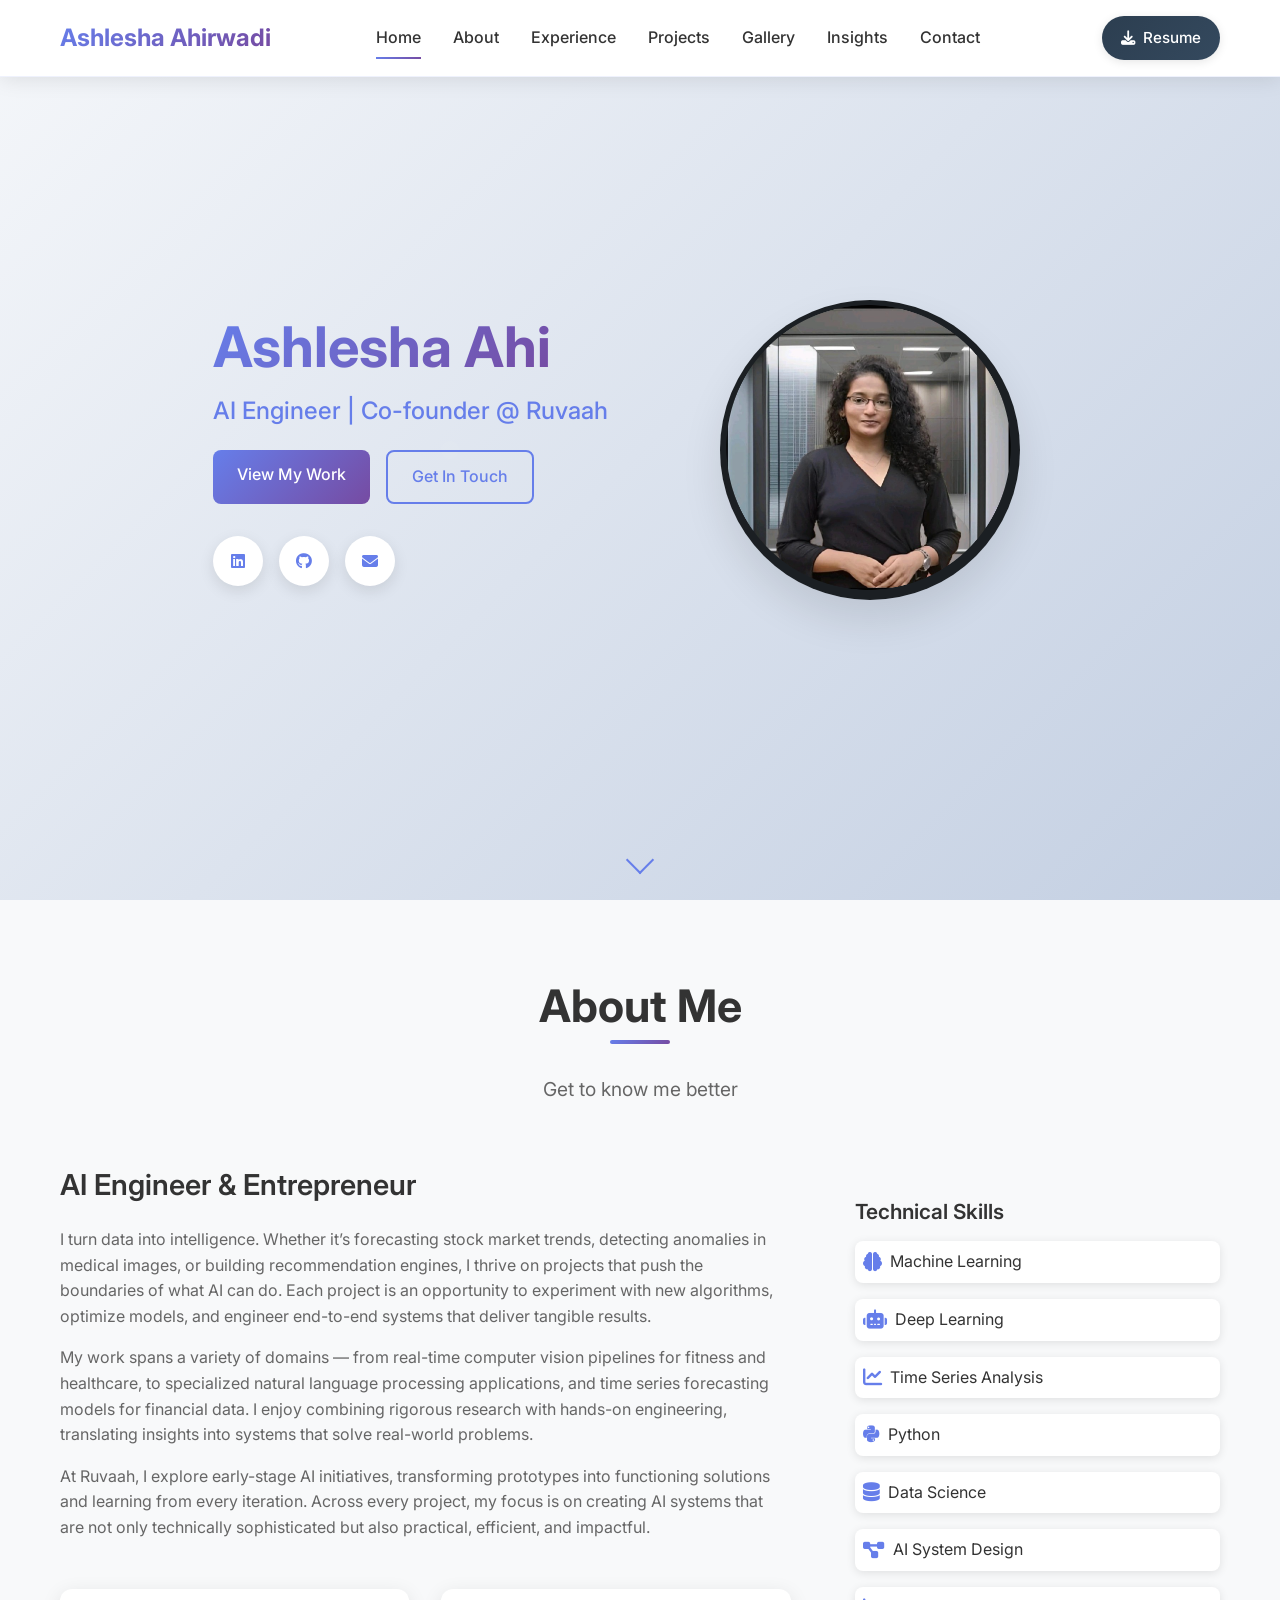
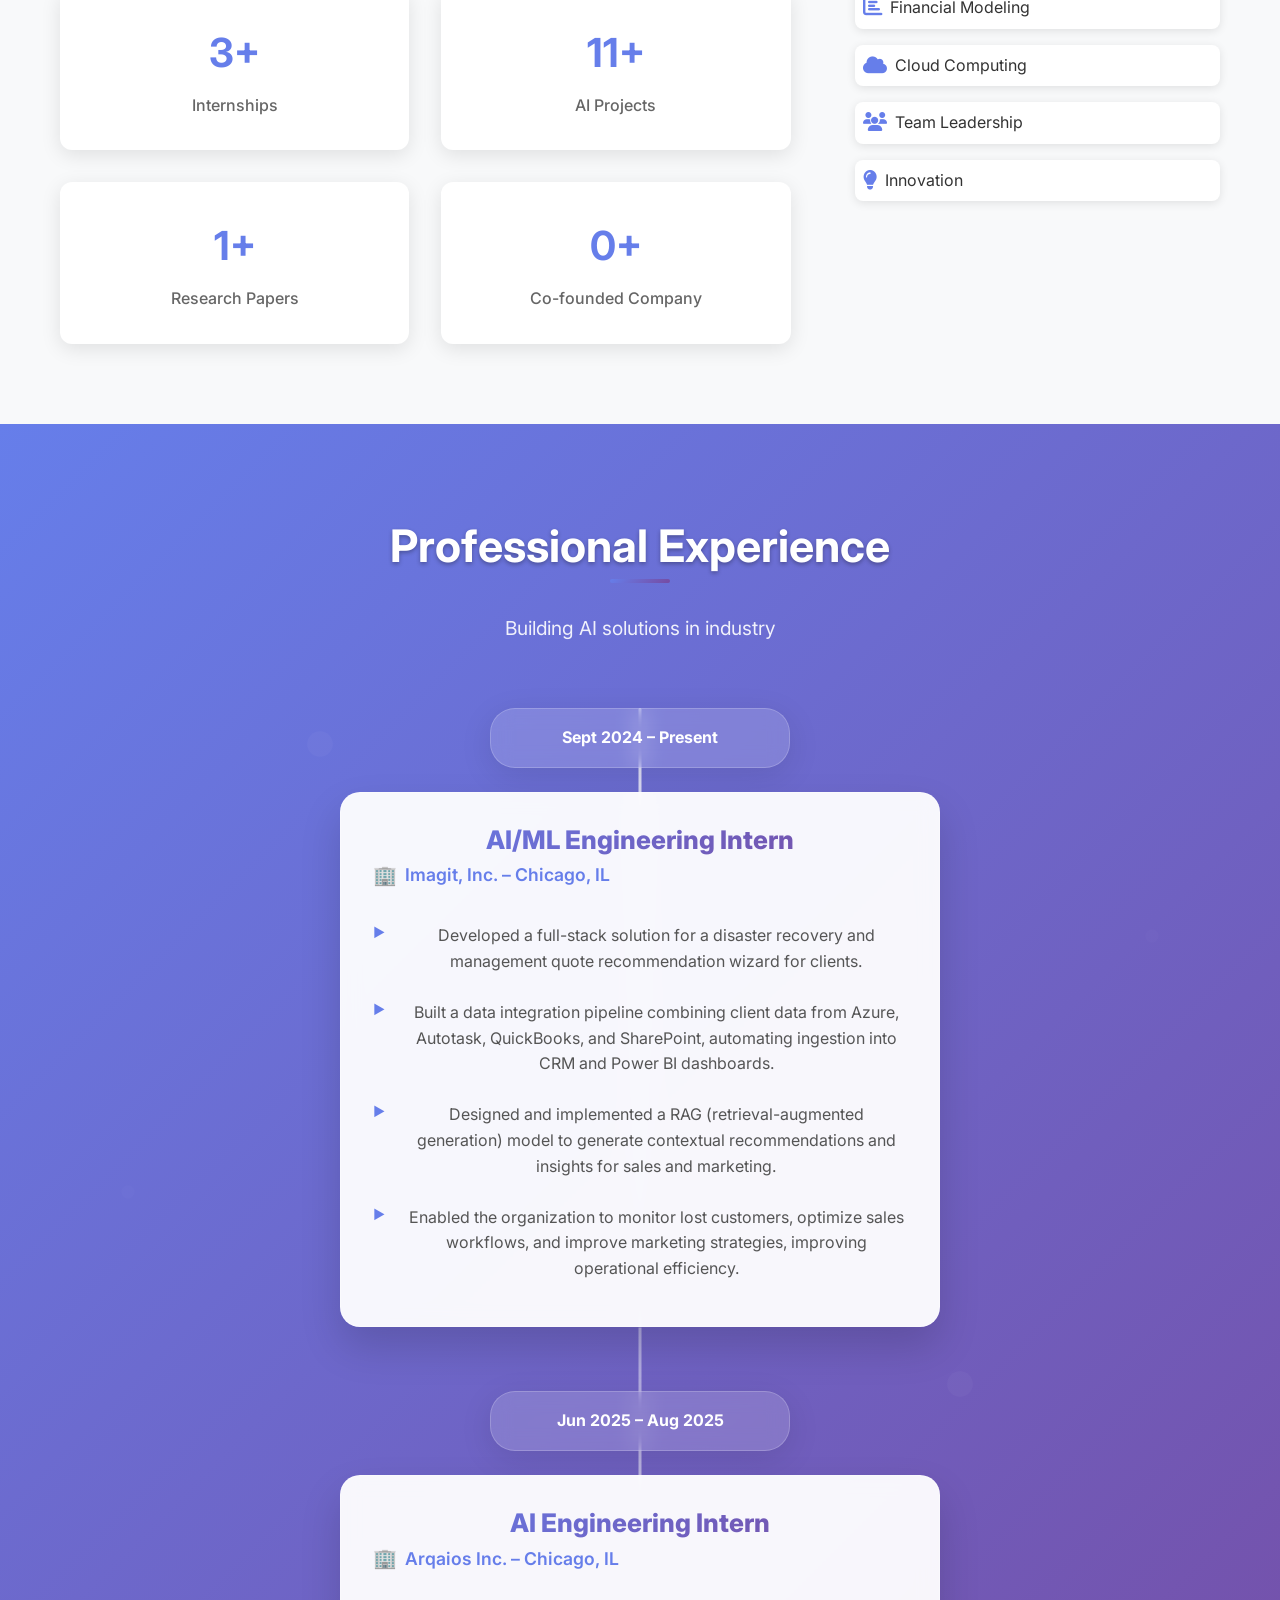
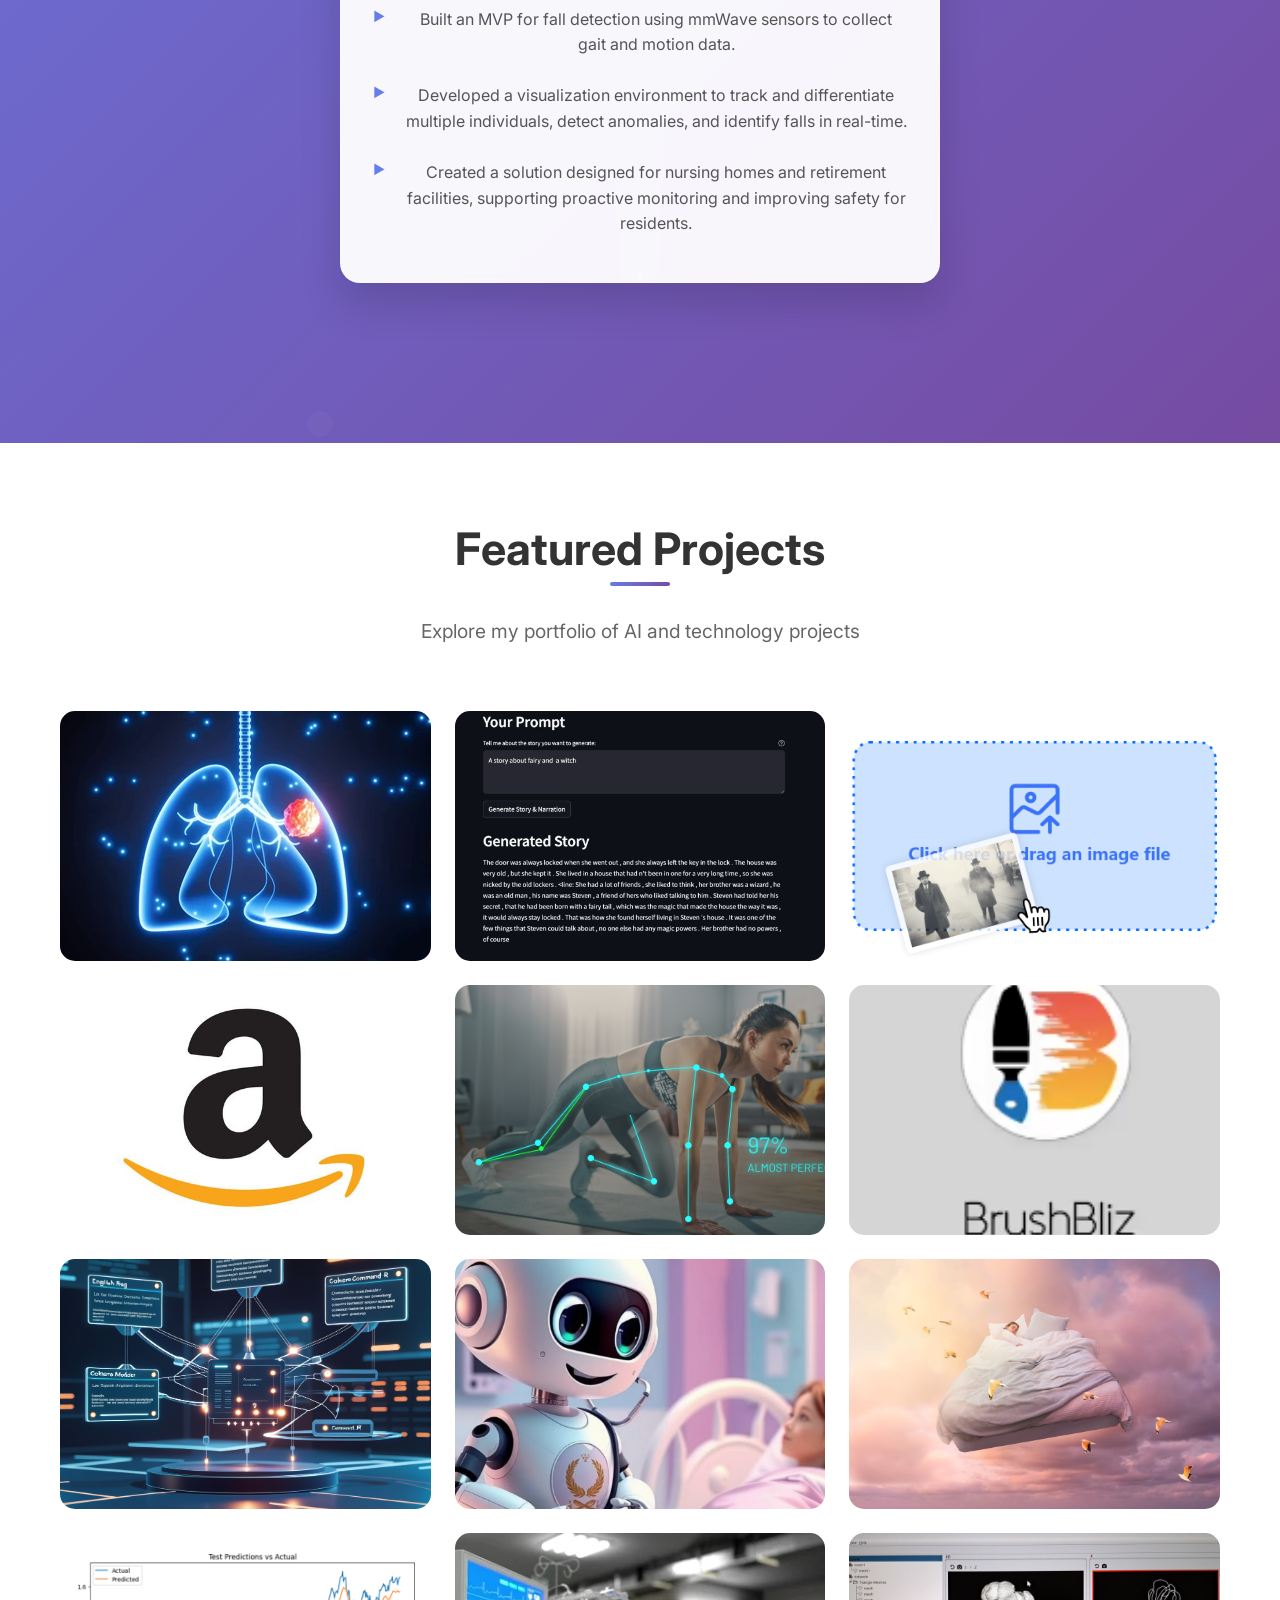
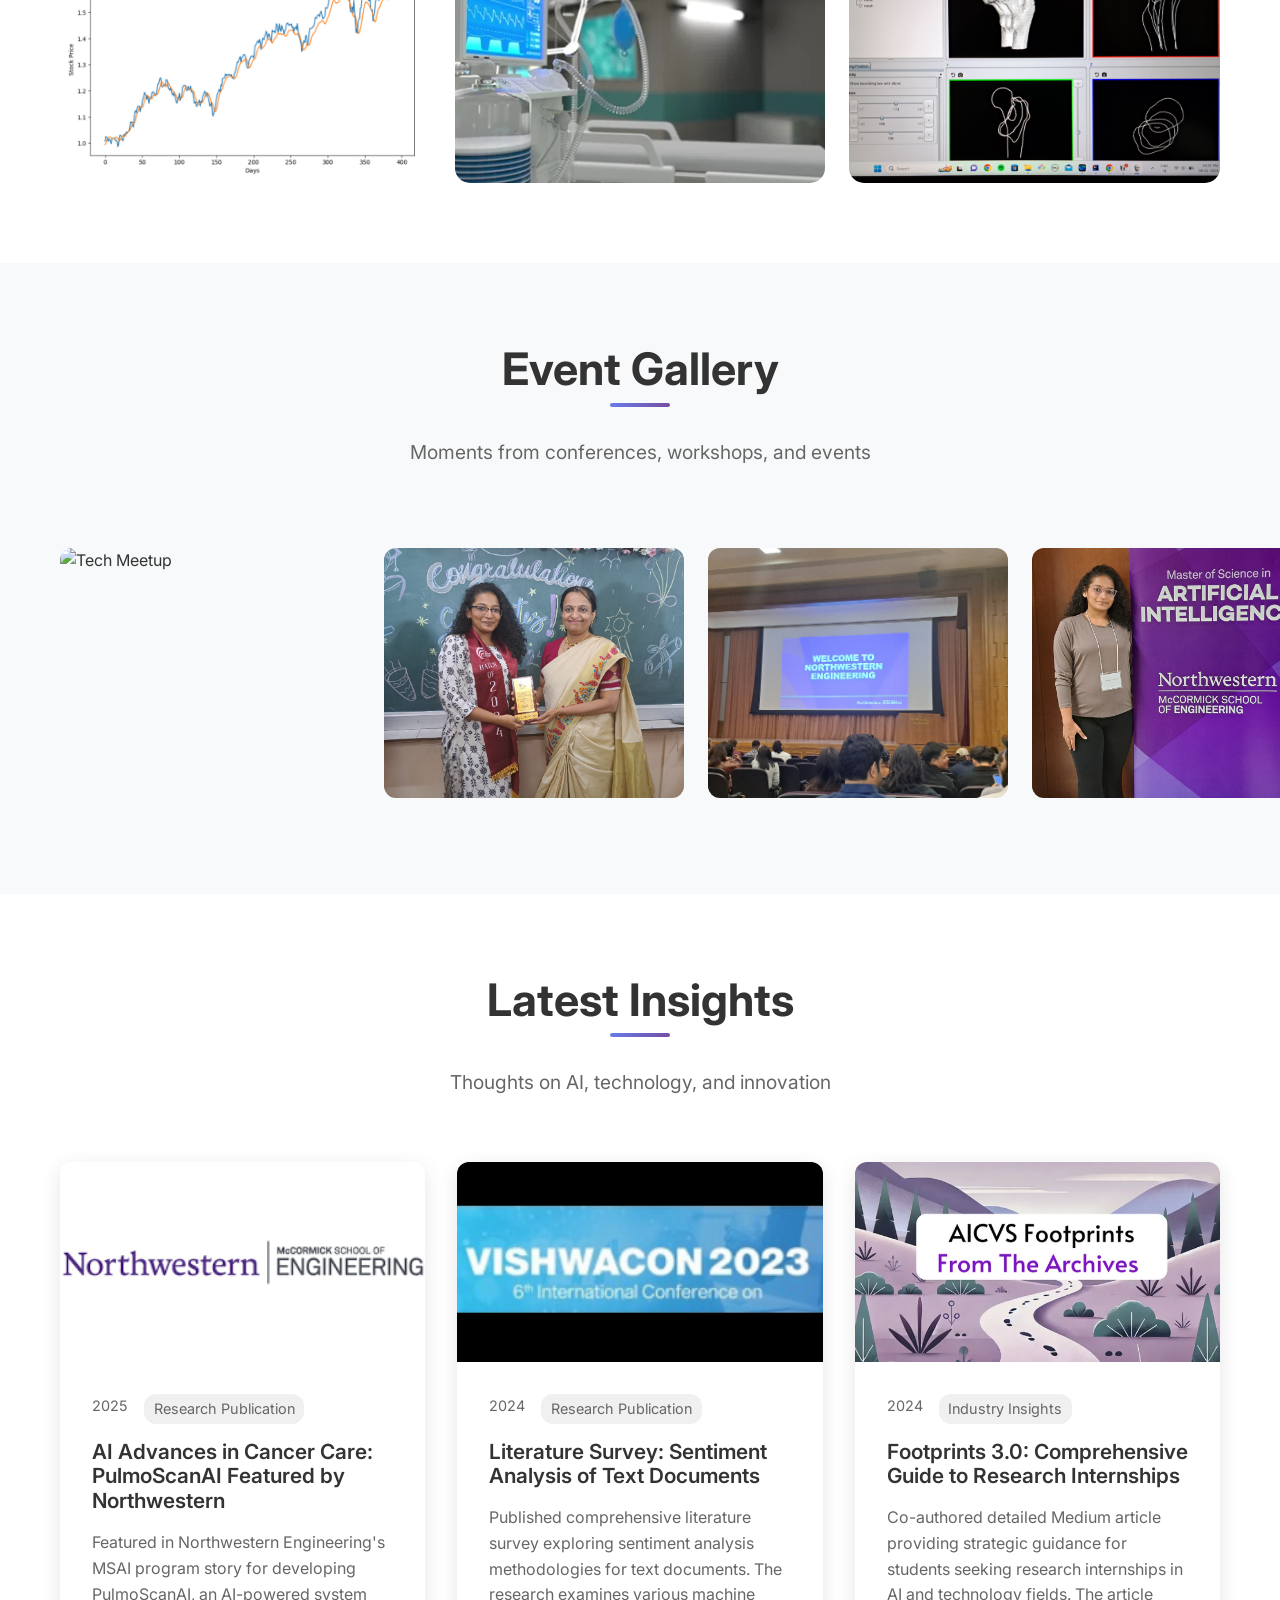
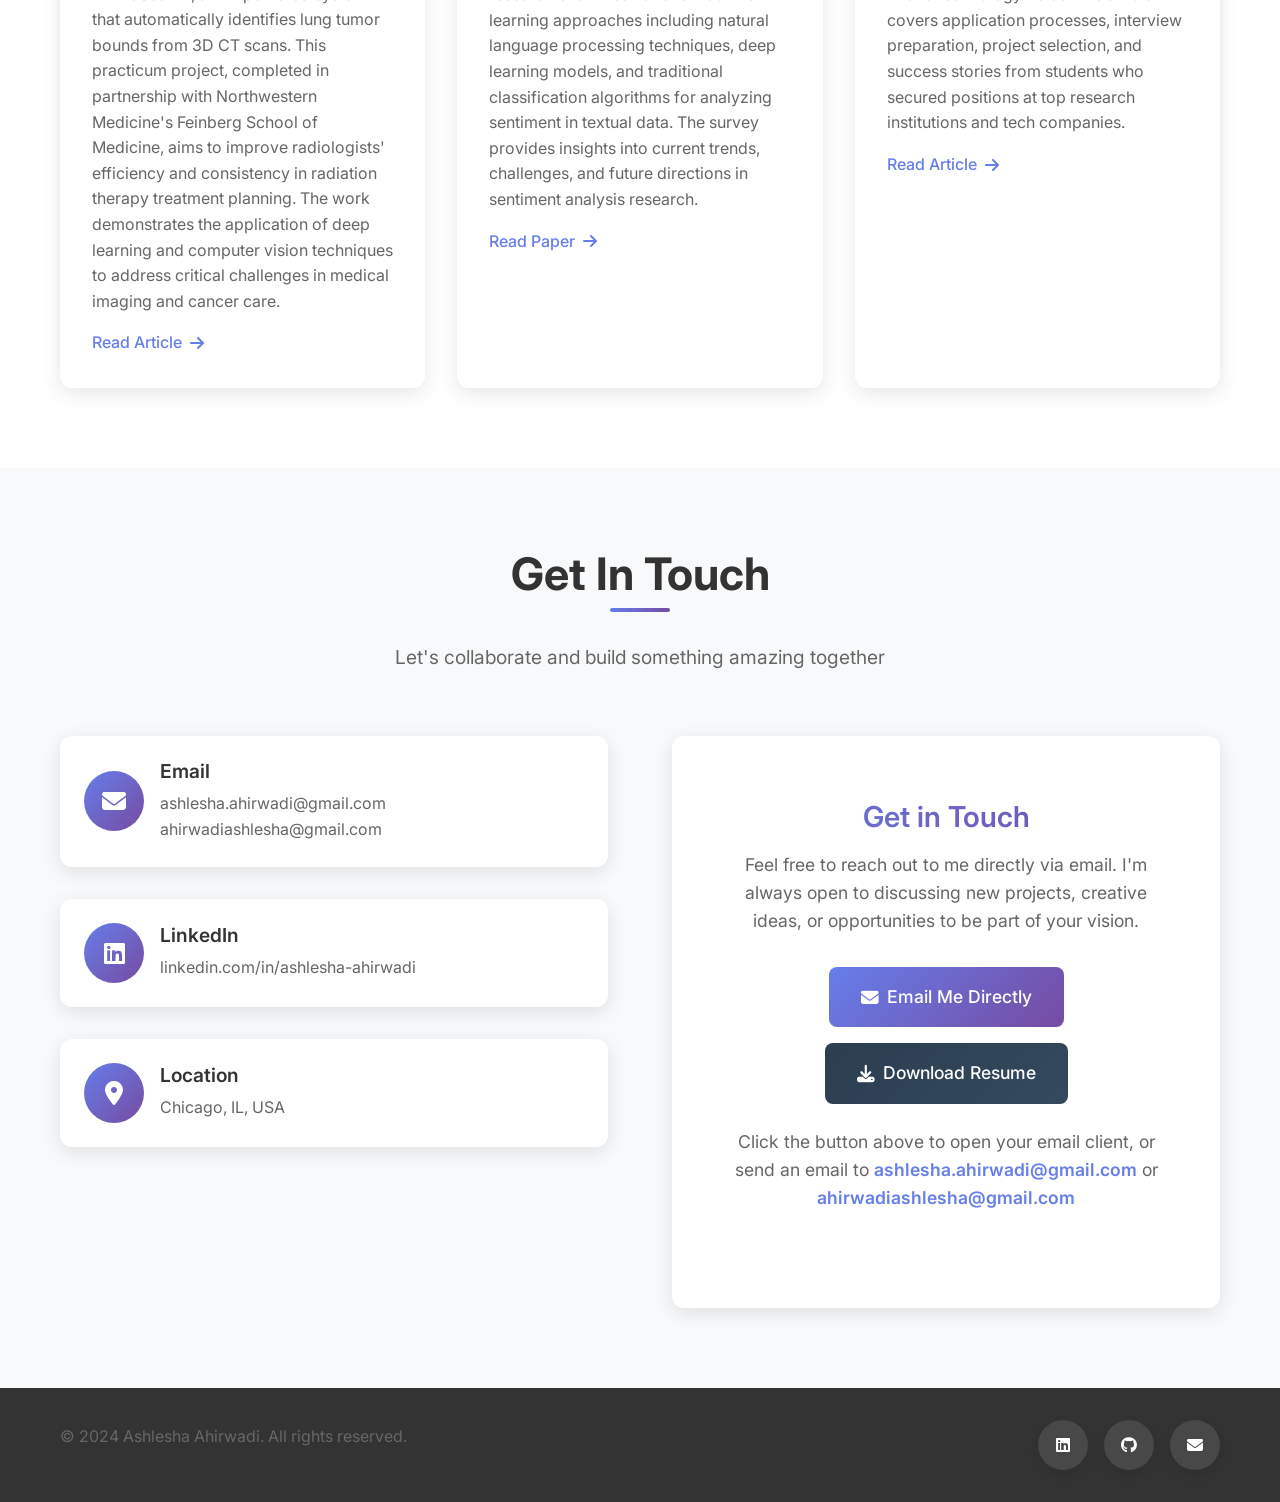
==== commit 70374387: "Rename APExpose to Ruvaah and update platform description Ruvaah is now live at ruvaah.com as a frau" ====
--- a/index.html
+++ b/index.html
@@ -3,8 +3,8 @@
 <head>
     <meta charset="UTF-8">
     <meta name="viewport" content="width=device-width, initial-scale=1.0">
-    <title>Ashlesha Ahirwadi - AI Engineer & Co-founder at APExpose</title>
-    <meta name="description" content="Portfolio of Ashlesha Ahirwadi - AI Engineer, Co-founder at APExpose, showcasing AI projects, research, and professional achievements">
+    <title>Ashlesha Ahirwadi - AI Engineer & Co-founder at Ruvaah</title>
+    <meta name="description" content="Portfolio of Ashlesha Ahirwadi - AI Engineer, Co-founder at Ruvaah, showcasing AI projects, research, and professional achievements">
     <link rel="icon" type="image/svg+xml" href="favicon.ico">
     
     <!-- Fonts -->
@@ -66,10 +66,10 @@
                     <h1 class="hero-title">
                         <span class="gradient-text">Ashlesha Ahirwadi</span>
                     </h1>
-                    <h2 class="hero-subtitle">AI Engineer | Co-founder @ APExpose</h2>
+                    <h2 class="hero-subtitle">AI Engineer | Co-founder @ Ruvaah</h2>
                     <!-- <p class="hero-description">
-                        Passionate AI Engineer specializing in machine learning, time series analysis, and predictive modeling. 
-                        Co-founder at APExpose, driving innovation in AI-powered data exposure and analysis solutions. 
+                        Passionate AI Engineer specializing in machine learning, time series analysis, and predictive modeling.
+                        Co-founder at Ruvaah, driving innovation in AI-powered fraud detection and trust intelligence for hiring teams.
                         Published researcher with expertise in stock market forecasting and advanced AI methodologies.
                     </p> -->
                     <div class="hero-buttons">
@@ -118,7 +118,7 @@
                         <p>
                             My work spans a variety of domains — from real-time computer vision pipelines for fitness and healthcare, to specialized natural language processing applications, and time series forecasting models for financial data. I enjoy combining rigorous research with hands-on engineering, translating insights into systems that solve real-world problems.
                         </p>
-                        <p>At APExpose, I explore early-stage AI initiatives, transforming prototypes into functioning solutions and learning from every iteration. Across every project, my focus is on creating AI systems that are not only technically sophisticated but also practical, efficient, and impactful.</p>
+                        <p>At Ruvaah, I explore early-stage AI initiatives, transforming prototypes into functioning solutions and learning from every iteration. Across every project, my focus is on creating AI systems that are not only technically sophisticated but also practical, efficient, and impactful.</p>
                     </div>
                     <div class="about-stats">
                         <div class="stat-item">
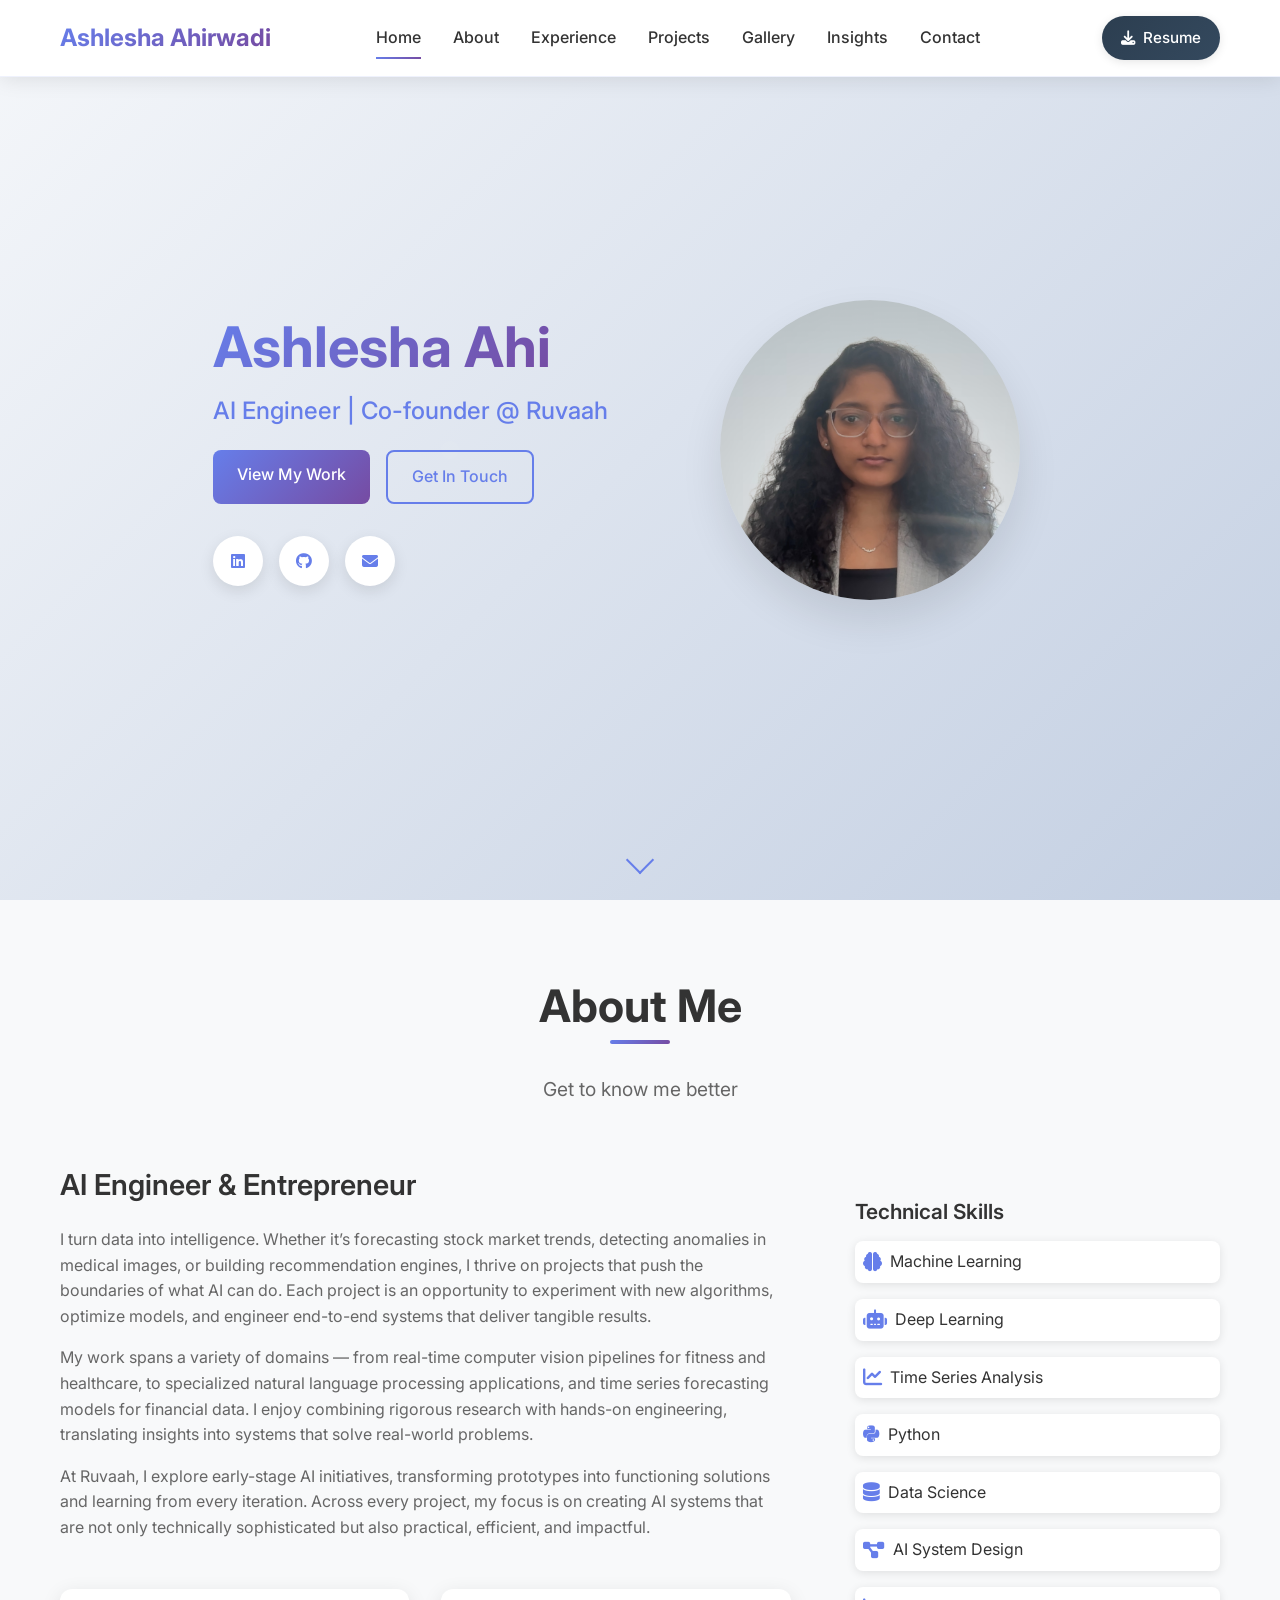
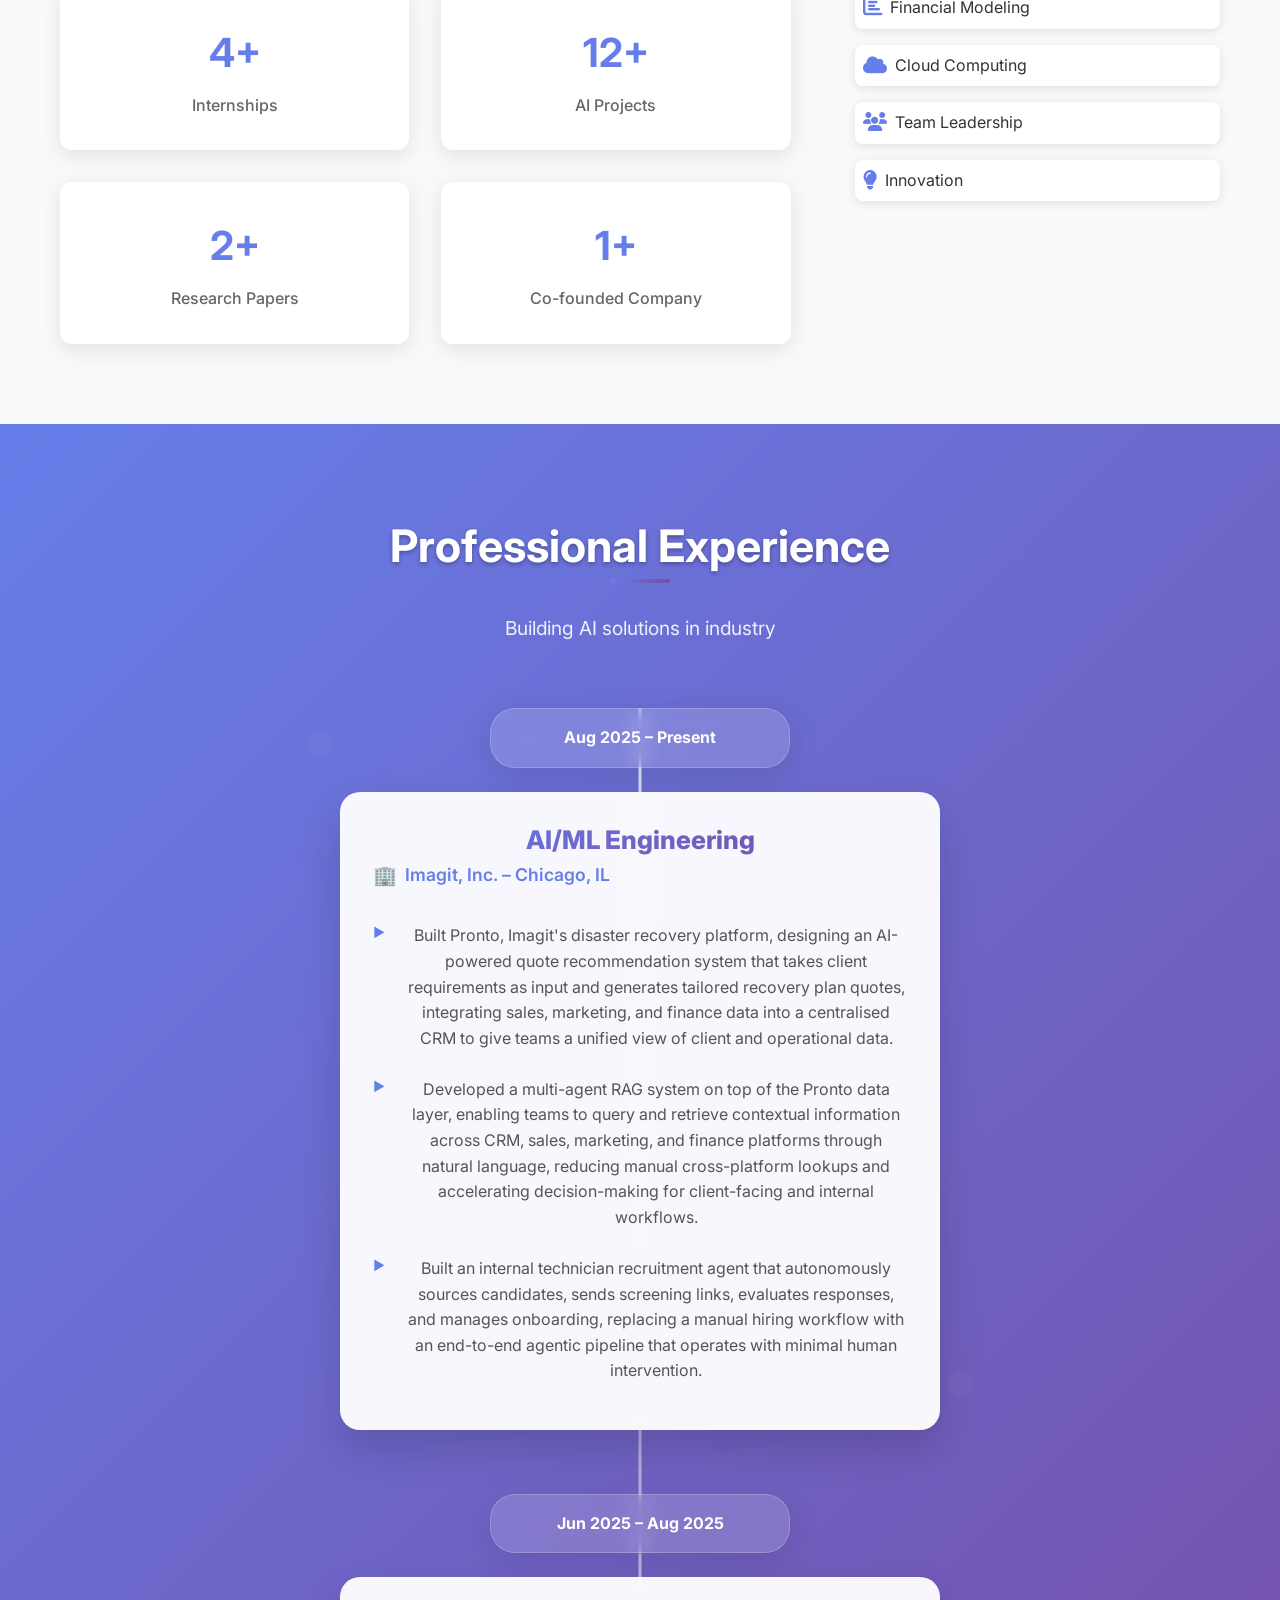
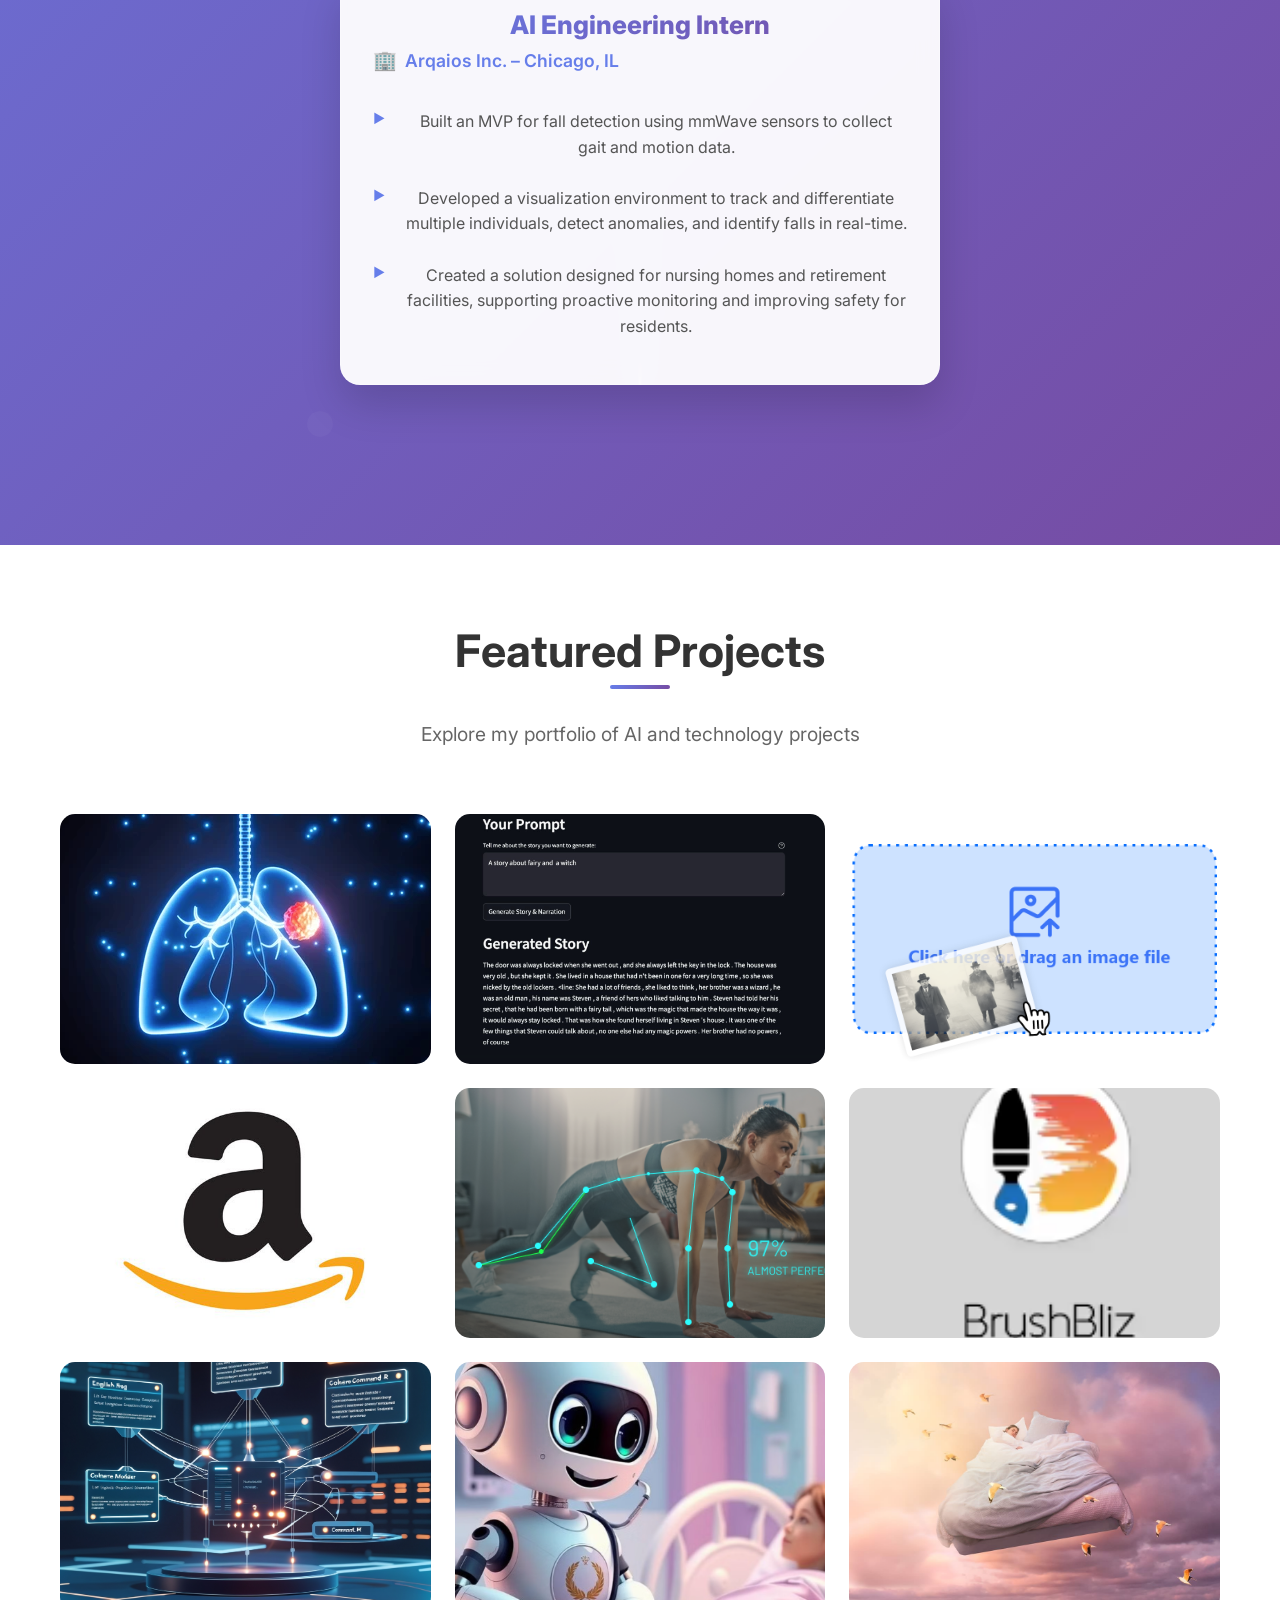
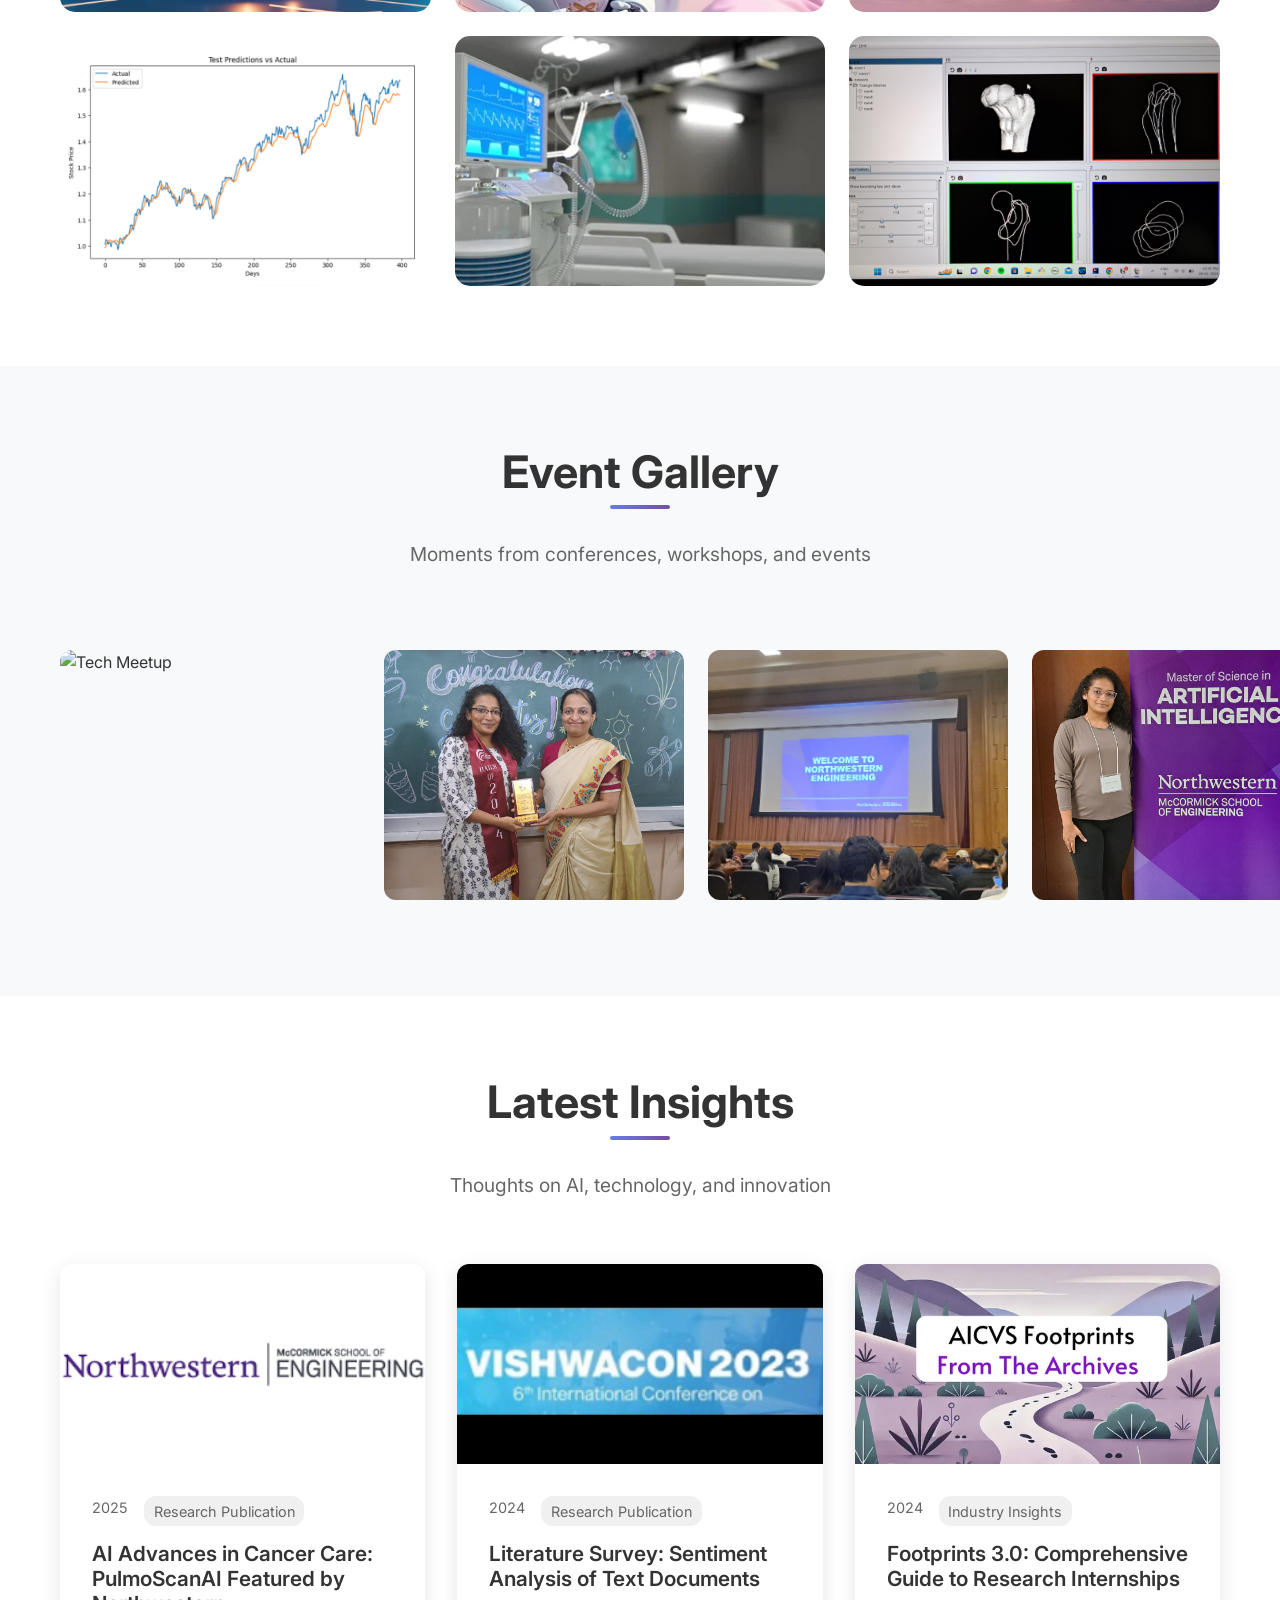
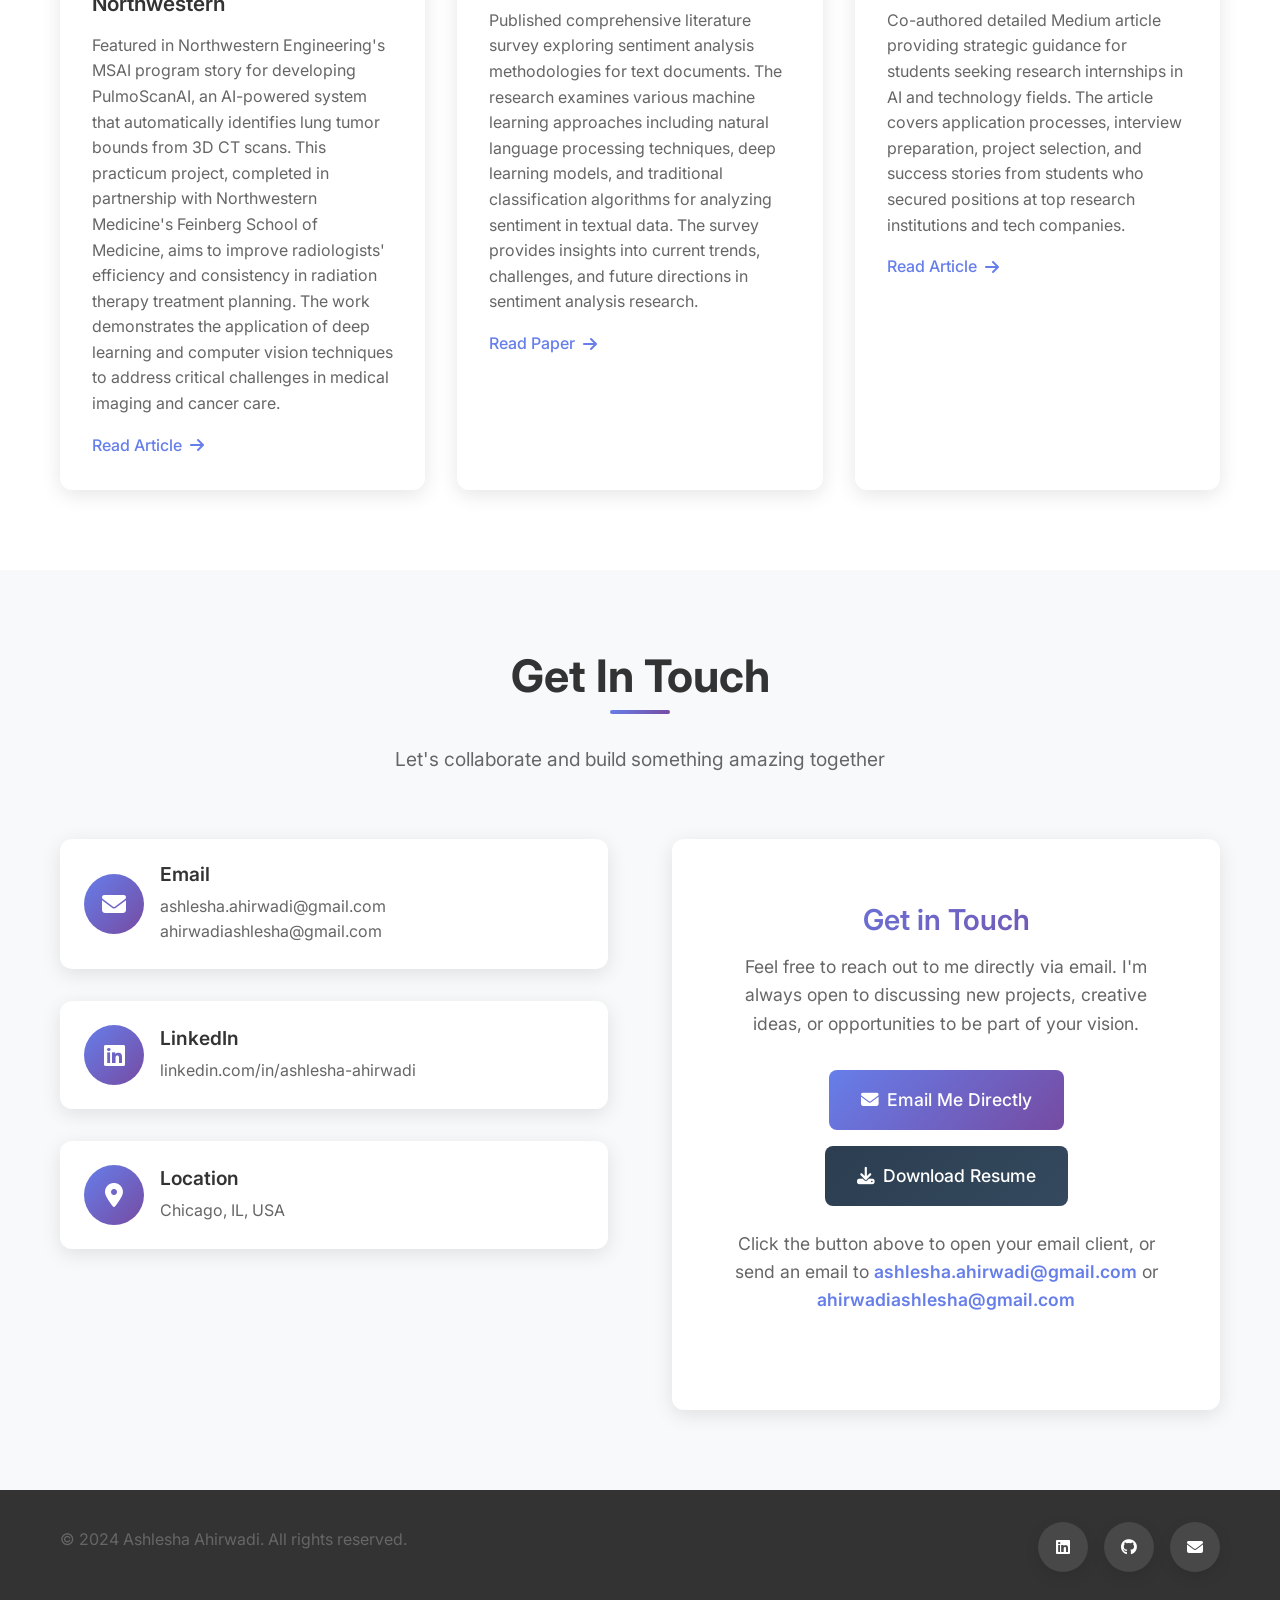
==== commit 64a486a6: "Update Imagit experience with current role and projects Co-Authored-By: Claude Sonnet 5 <noreply@ant" ====
--- a/index.html
+++ b/index.html
@@ -200,15 +200,14 @@
             
             <div class="experience-timeline">
                 <div class="experience-item">
-                    <div class="experience-date">Sept 2024 – Present</div>
+                    <div class="experience-date">Aug 2025 – Present</div>
                     <div class="experience-content">
-                        <h3>AI/ML Engineering Intern</h3>
+                        <h3>AI/ML Engineering</h3>
                         <h4>Imagit, Inc. – Chicago, IL</h4>
                         <ul>
-                            <li>Developed a full-stack solution for a disaster recovery and management quote recommendation wizard for clients.</li>
-                            <li>Built a data integration pipeline combining client data from Azure, Autotask, QuickBooks, and SharePoint, automating ingestion into CRM and Power BI dashboards. </li>
-                            <li>Designed and implemented a RAG (retrieval-augmented generation) model to generate contextual recommendations and insights for sales and marketing.</li>
-                            <li>Enabled the organization to monitor lost customers, optimize sales workflows, and improve marketing strategies, improving operational efficiency.</li>
+                            <li>Built Pronto, Imagit's disaster recovery platform, designing an AI-powered quote recommendation system that takes client requirements as input and generates tailored recovery plan quotes, integrating sales, marketing, and finance data into a centralised CRM to give teams a unified view of client and operational data.</li>
+                            <li>Developed a multi-agent RAG system on top of the Pronto data layer, enabling teams to query and retrieve contextual information across CRM, sales, marketing, and finance platforms through natural language, reducing manual cross-platform lookups and accelerating decision-making for client-facing and internal workflows.</li>
+                            <li>Built an internal technician recruitment agent that autonomously sources candidates, sends screening links, evaluates responses, and manages onboarding, replacing a manual hiring workflow with an end-to-end agentic pipeline that operates with minimal human intervention.</li>
                         </ul>
                     </div>
                 </div>
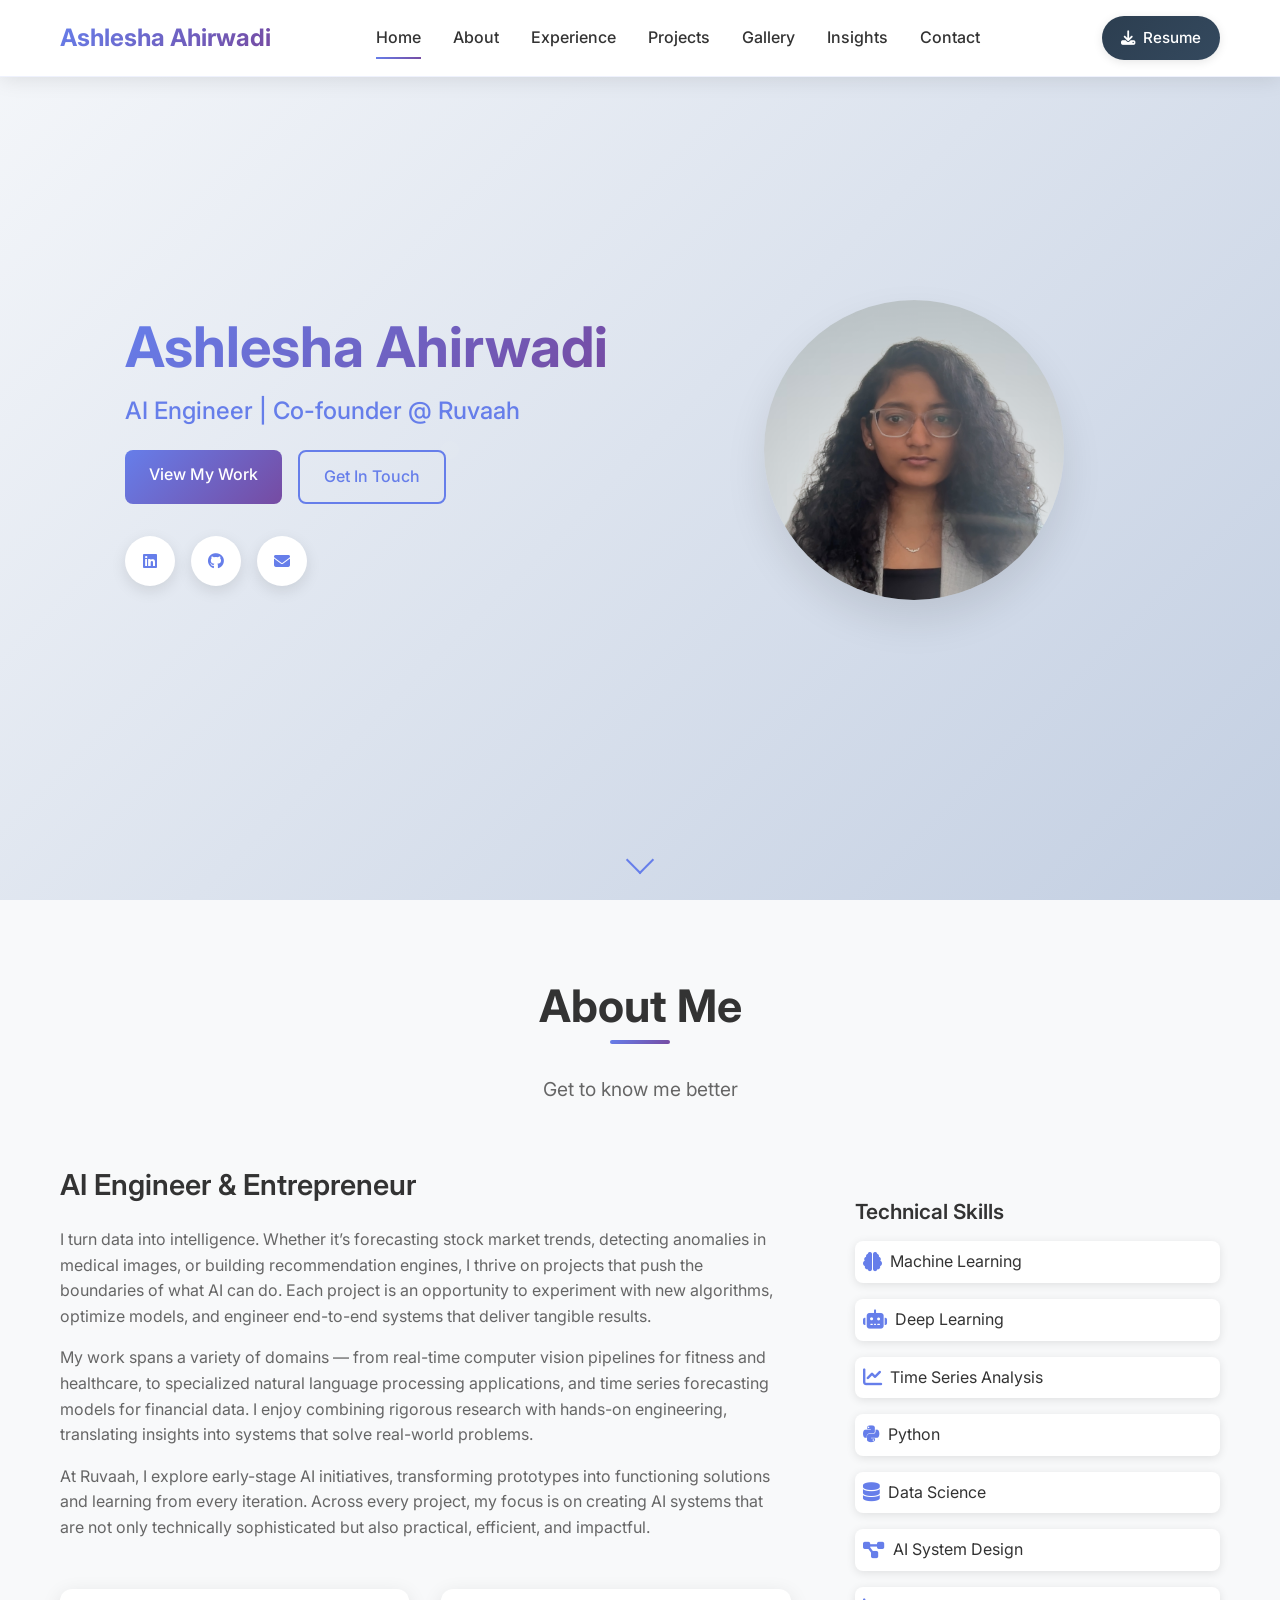
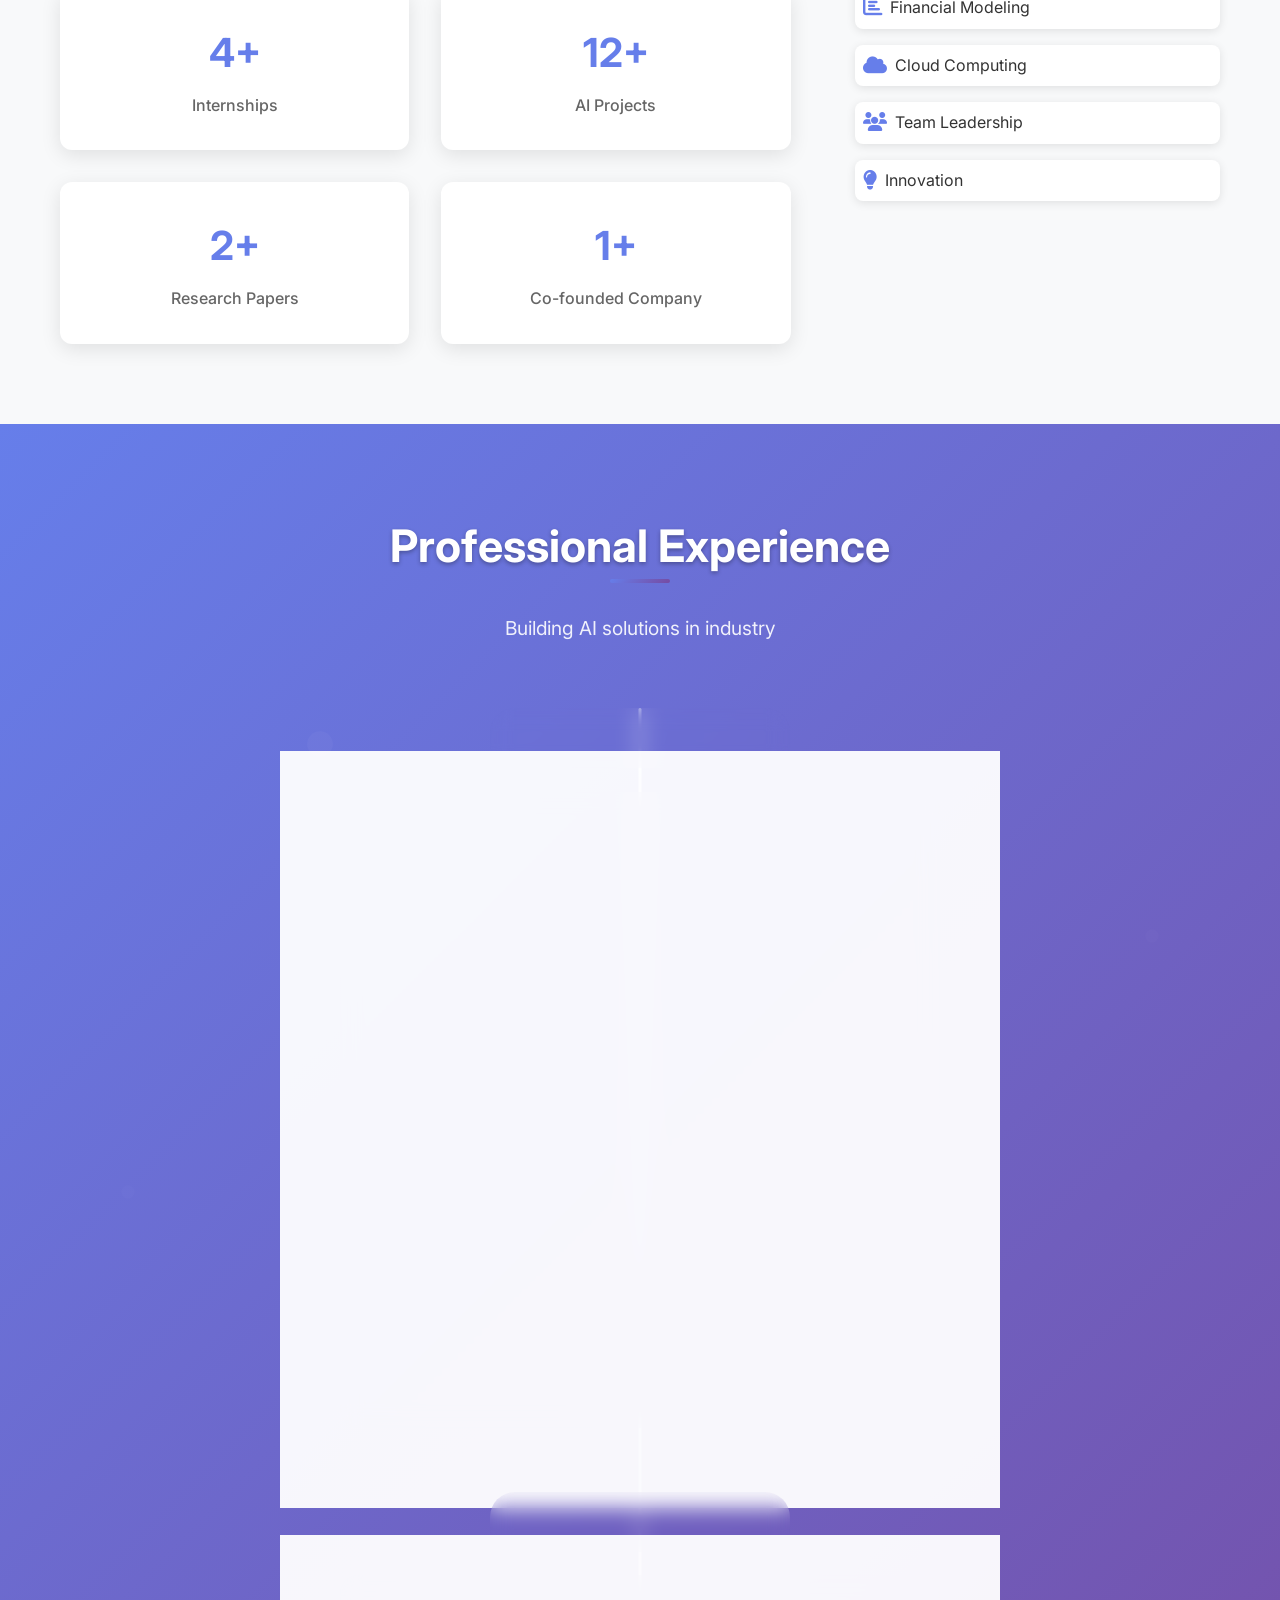
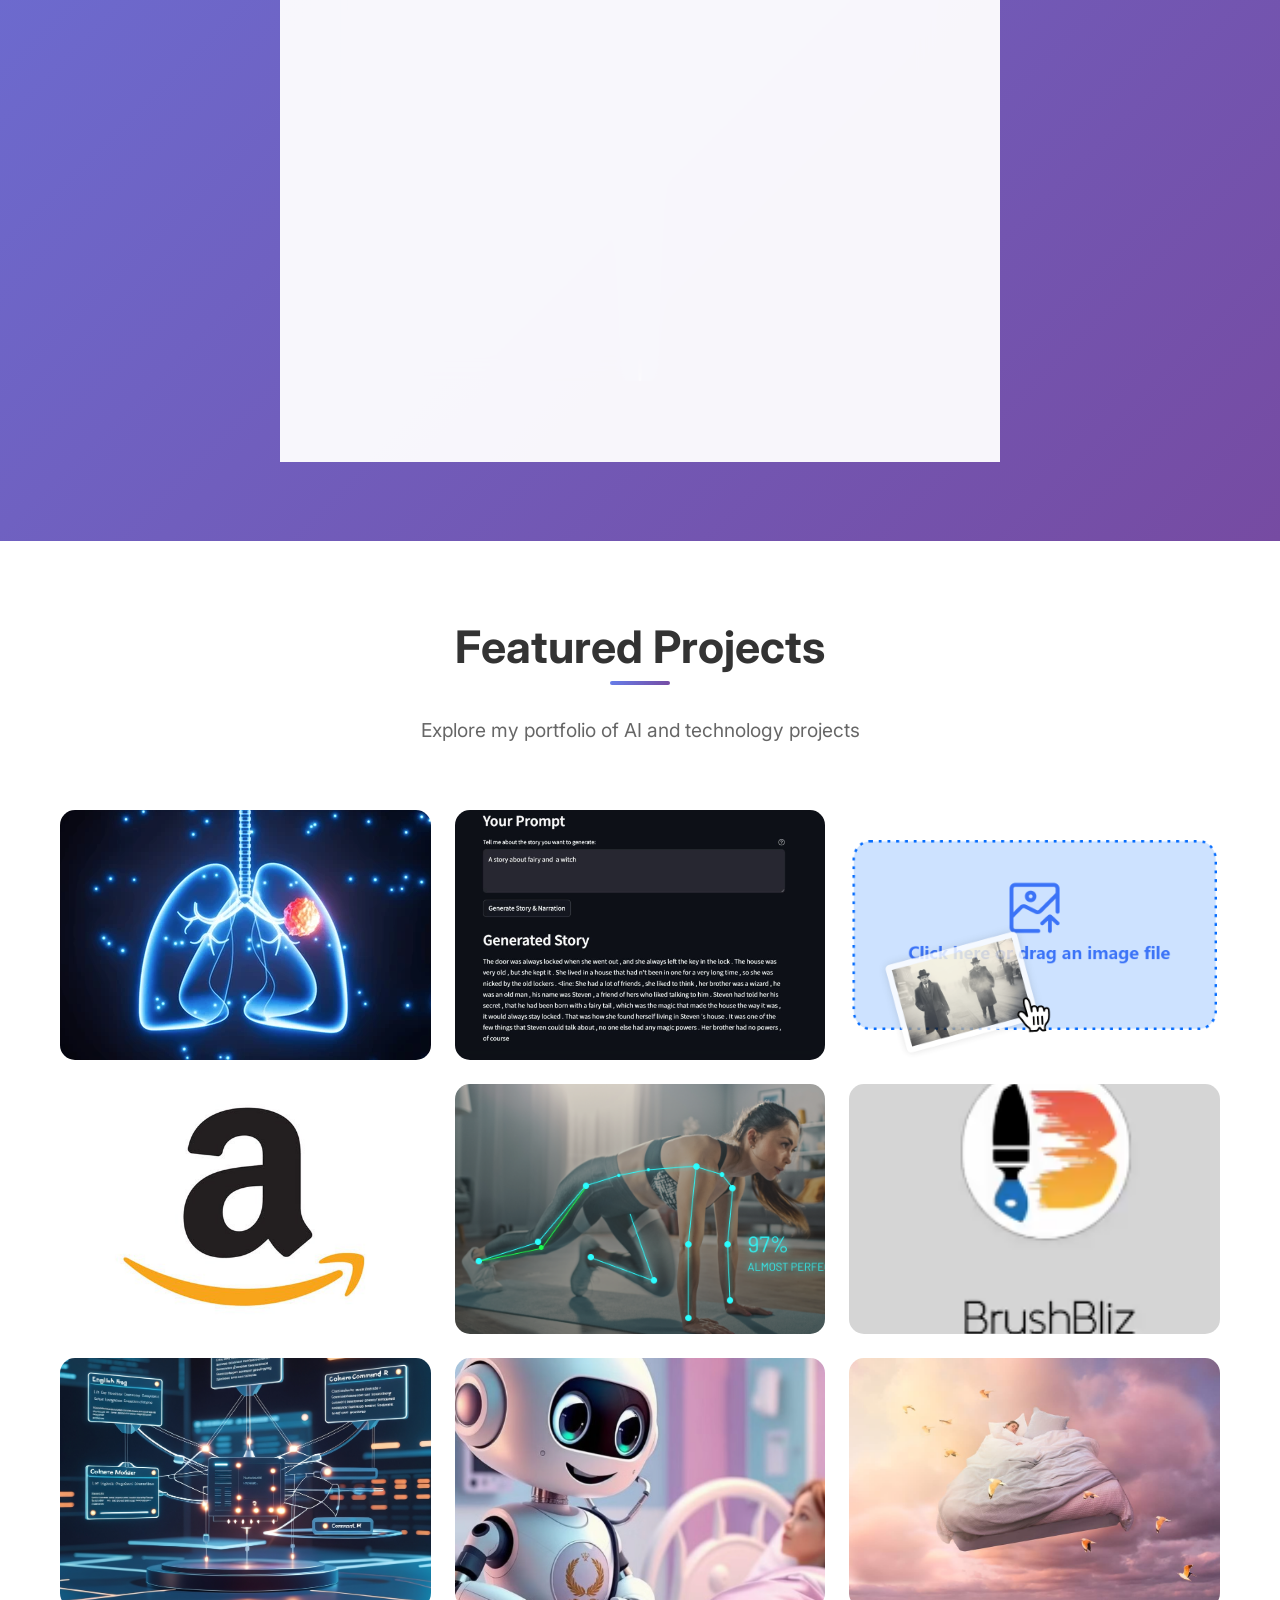
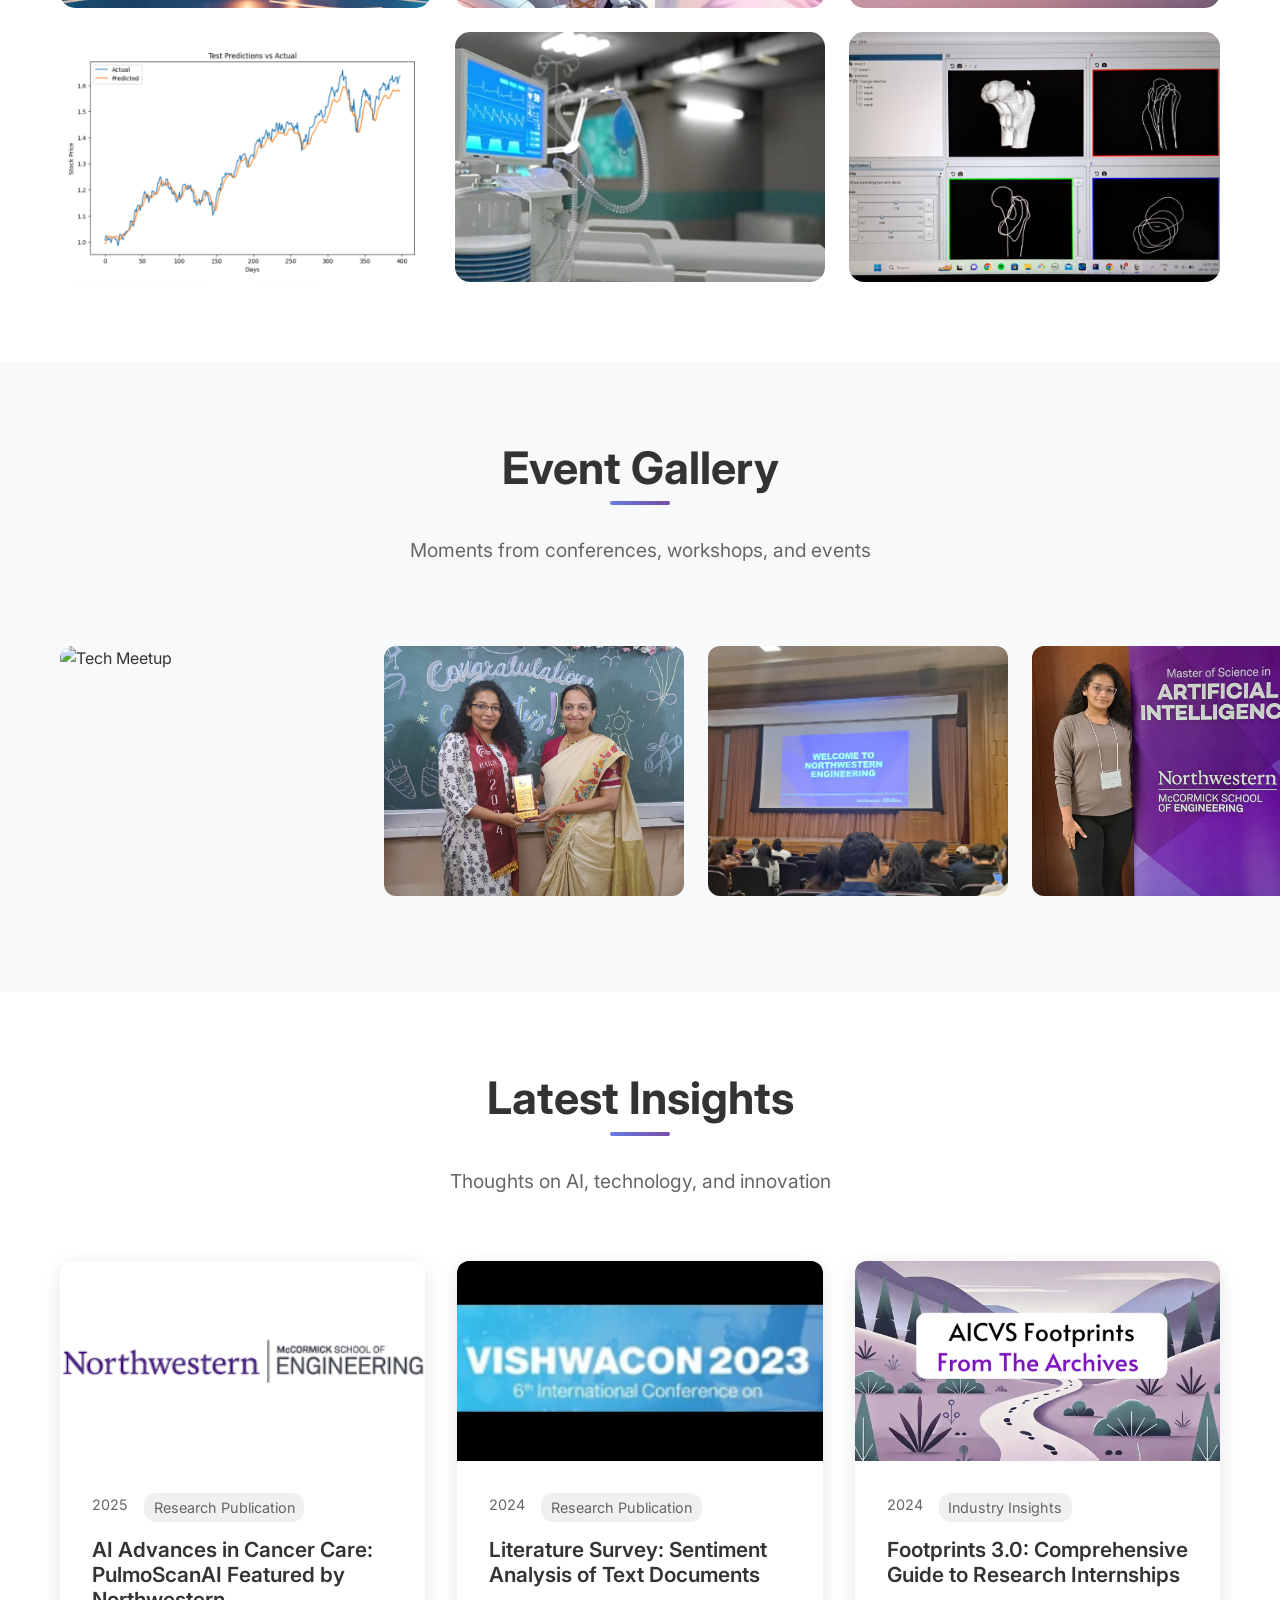
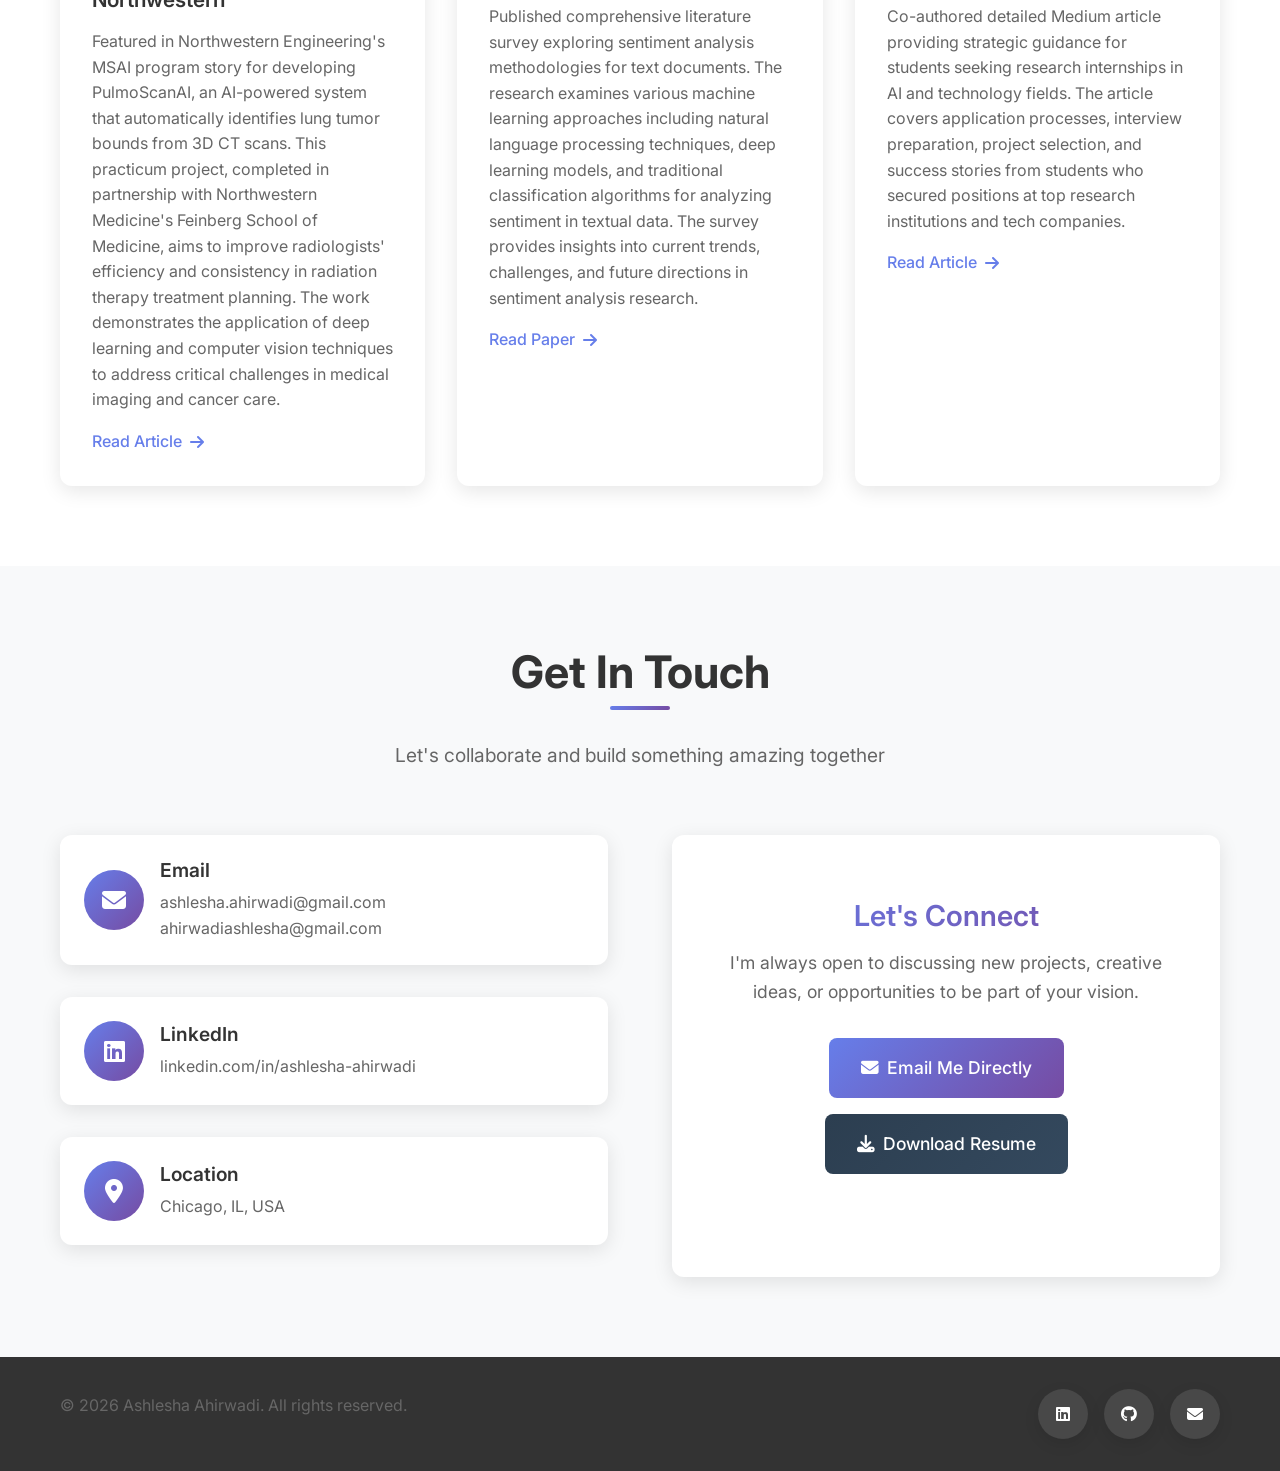
==== commit 5c2ea995: "Polish portfolio: fix broken footer links, improve experience readability Fixed placeholder email an" ====
--- a/index.html
+++ b/index.html
@@ -14,7 +14,7 @@
     <link rel="stylesheet" href="https://cdnjs.cloudflare.com/ajax/libs/font-awesome/6.4.0/css/all.min.css">
     
     <!-- Custom CSS -->
-    <link rel="stylesheet" href="styles.css?v=5">
+    <link rel="stylesheet" href="styles.css?v=6">
 </head>
 <body>
 
@@ -203,7 +203,7 @@
                     <div class="experience-date">Aug 2025 – Present</div>
                     <div class="experience-content">
                         <h3>AI/ML Engineering</h3>
-                        <h4>Imagit, Inc. – Chicago, IL</h4>
+                        <h4><i class="fas fa-building"></i> Imagit, Inc. – Chicago, IL</h4>
                         <ul>
                             <li>Built Pronto, Imagit's disaster recovery platform, designing an AI-powered quote recommendation system that takes client requirements as input and generates tailored recovery plan quotes, integrating sales, marketing, and finance data into a centralised CRM to give teams a unified view of client and operational data.</li>
                             <li>Developed a multi-agent RAG system on top of the Pronto data layer, enabling teams to query and retrieve contextual information across CRM, sales, marketing, and finance platforms through natural language, reducing manual cross-platform lookups and accelerating decision-making for client-facing and internal workflows.</li>
@@ -216,7 +216,7 @@
                     <div class="experience-date">Jun 2025 – Aug 2025</div>
                     <div class="experience-content">
                         <h3>AI Engineering Intern</h3>
-                        <h4>Arqaios Inc. – Chicago, IL</h4>
+                        <h4><i class="fas fa-building"></i> Arqaios Inc. – Chicago, IL</h4>
                         <ul>
                             <li> Built an MVP for fall detection using mmWave sensors to collect gait and motion data.</li>
                             <li>Developed a visualization environment to track and differentiate multiple individuals, detect anomalies, and identify falls in real-time.</li>
@@ -529,8 +529,8 @@
                 </div>
                 <div class="contact-form">
                     <div class="direct-email-section">
-                        <h3>Get in Touch</h3>
-                        <p>Feel free to reach out to me directly via email. I'm always open to discussing new projects, creative ideas, or opportunities to be part of your vision.</p>
+                        <h3>Let's Connect</h3>
+                        <p>I'm always open to discussing new projects, creative ideas, or opportunities to be part of your vision.</p>
                         <div class="contact-action-buttons">
                             <a href="mailto:ashlesha.ahirwadi@gmail.com,ahirwadiashlesha@gmail.com" class="btn btn-primary email-btn">
                                 <i class="fas fa-envelope"></i> Email Me Directly
@@ -539,7 +539,6 @@
                                 <i class="fas fa-download"></i> Download Resume
                             </a>
                         </div>
-                        <p class="email-note">Click the button above to open your email client, or send an email to <strong>ashlesha.ahirwadi@gmail.com</strong> or <strong>ahirwadiashlesha@gmail.com</strong></p>
                     </div>
                 </div>
             </div>
@@ -551,16 +550,16 @@
         <div class="container">
             <div class="footer-content">
                 <div class="footer-text">
-                    <p>&copy; 2024 Ashlesha Ahirwadi. All rights reserved.</p>
+                    <p>&copy; <span id="footerYear"></span> Ashlesha Ahirwadi. All rights reserved.</p>
                 </div>
                 <div class="footer-social">
                     <a href="https://linkedin.com/in/ashlesha-ahirwadi" target="_blank" class="social-link">
                         <i class="fab fa-linkedin"></i>
                     </a>
-                    <a href="https://github.com/ashleshaahirwadi" target="_blank" class="social-link">
+                    <a href="https://github.com/Ashlesha-Ahirwadi" target="_blank" class="social-link">
                         <i class="fab fa-github"></i>
                     </a>
-                    <a href="mailto:ashlesha@example.com" class="social-link">
+                    <a href="mailto:ashlesha.ahirwadi@gmail.com" class="social-link">
                         <i class="fas fa-envelope"></i>
                     </a>
                 </div>
@@ -597,6 +596,6 @@
     </div>
 
     <!-- Scripts -->
-    <script src="script.js?v=2"></script>
+    <script src="script.js?v=3"></script>
 </body>
 </html>
--- a/styles.css
+++ b/styles.css
@@ -712,18 +712,23 @@
     font-weight: 600;
     display: flex;
     align-items: center;
-}
-
-.experience-content h4::before {
-    content: '🏢';
-    margin-right: 0.5rem;
-    font-size: 1.2rem;
+    gap: 0.5rem;
+}
+
+.experience-content h4 i {
+    font-size: 1rem;
+}
+
+.experience-content h3,
+.experience-content h4 {
+    text-align: left;
 }
 
 .experience-content ul {
     list-style: none;
     padding: 0;
     margin: 0;
+    text-align: left;
 }
 
 .experience-content li {
@@ -1093,17 +1098,6 @@
 .contact-action-buttons .btn-resume {
     font-size: 1.1rem;
     padding: 1rem 2rem;
-}
-
-.email-note {
-    color: #888;
-    font-size: 0.95rem;
-    margin-top: 1rem;
-}
-
-.email-note strong {
-    color: #667eea;
-    font-weight: 600;
 }
 
 .form-group {
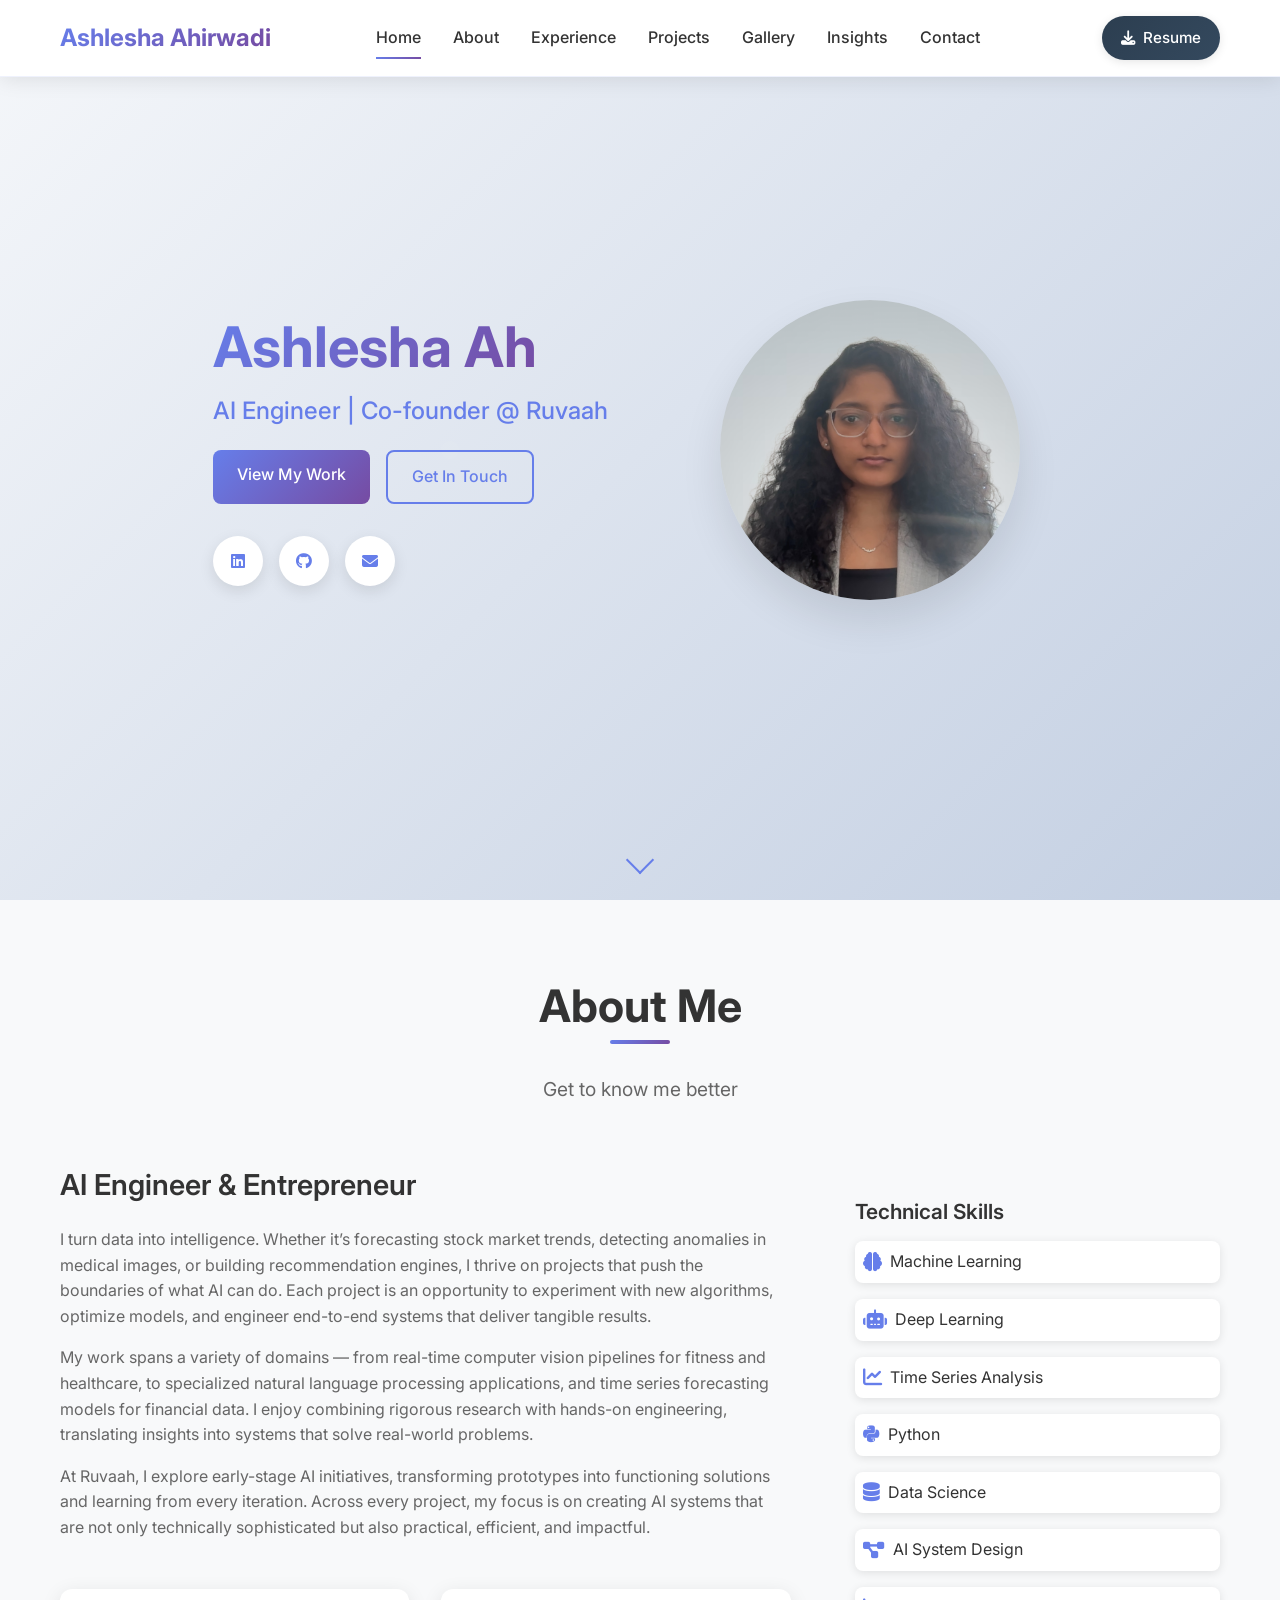
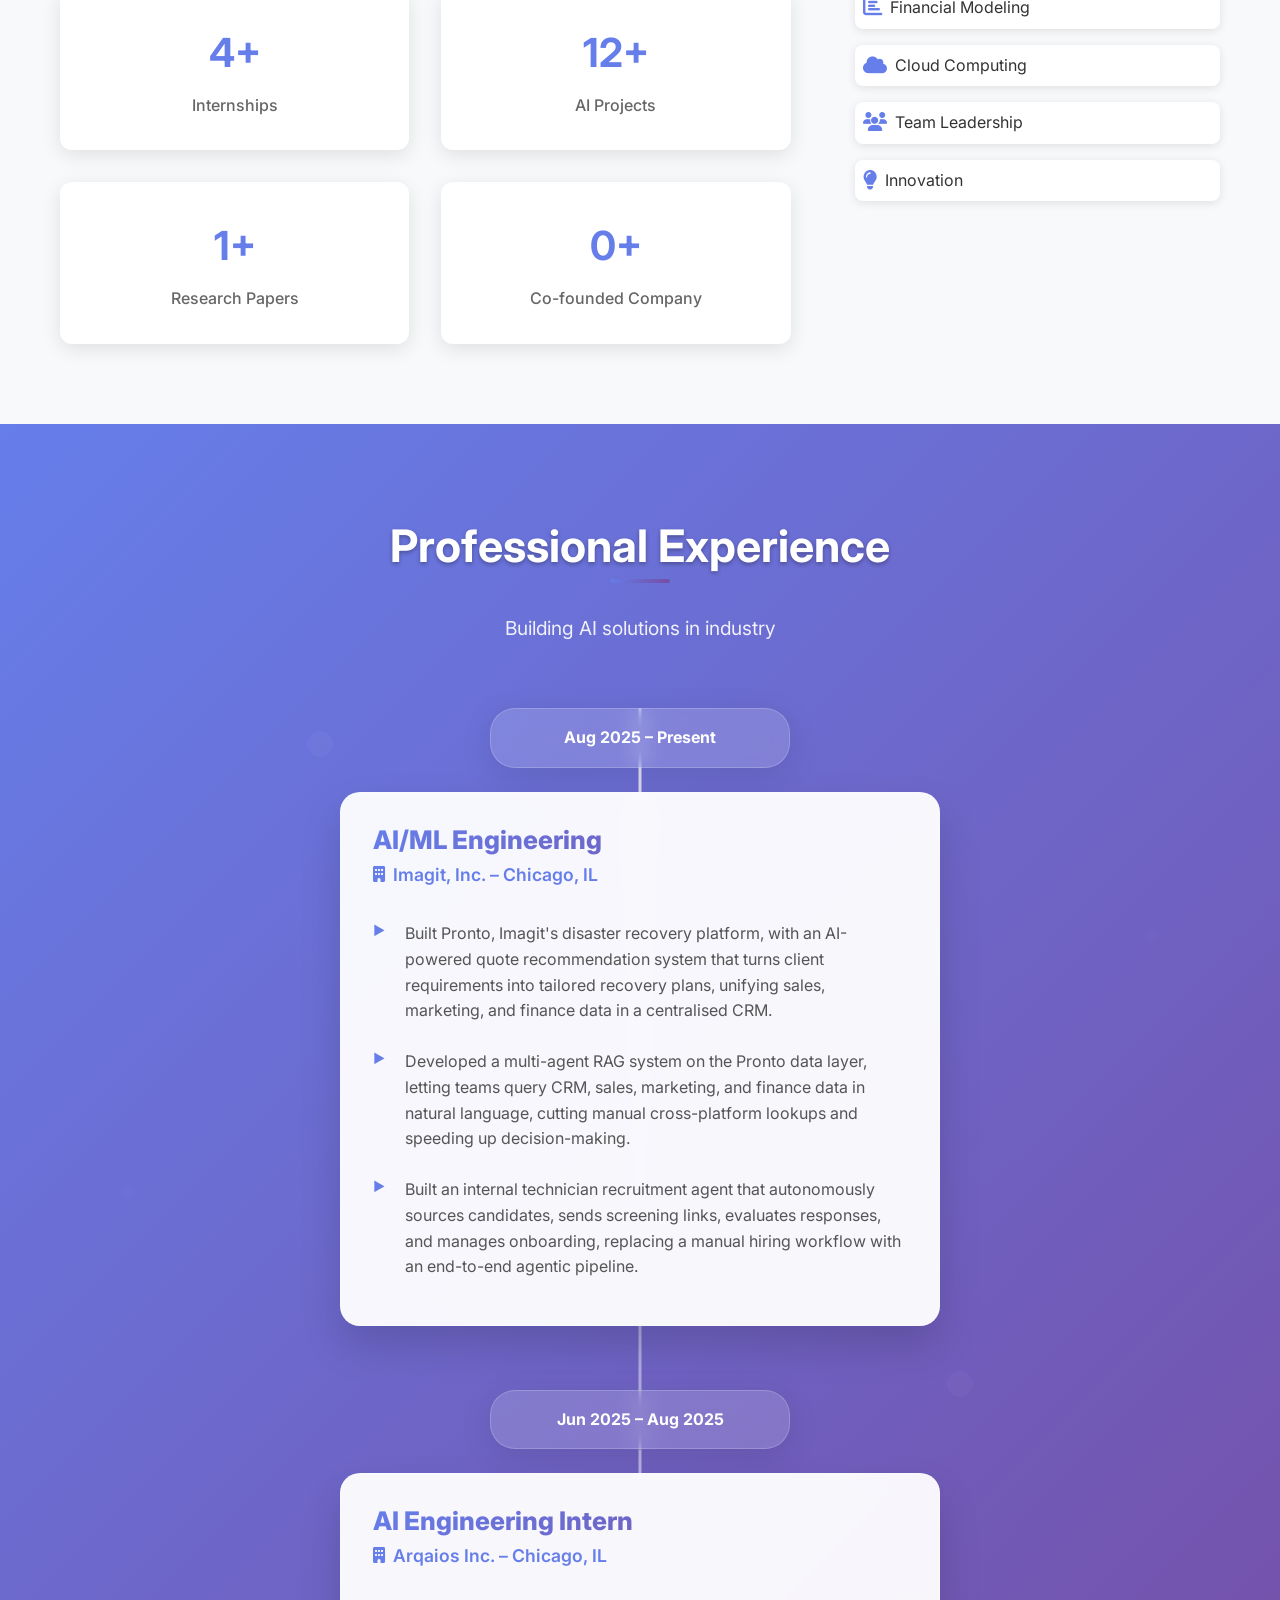
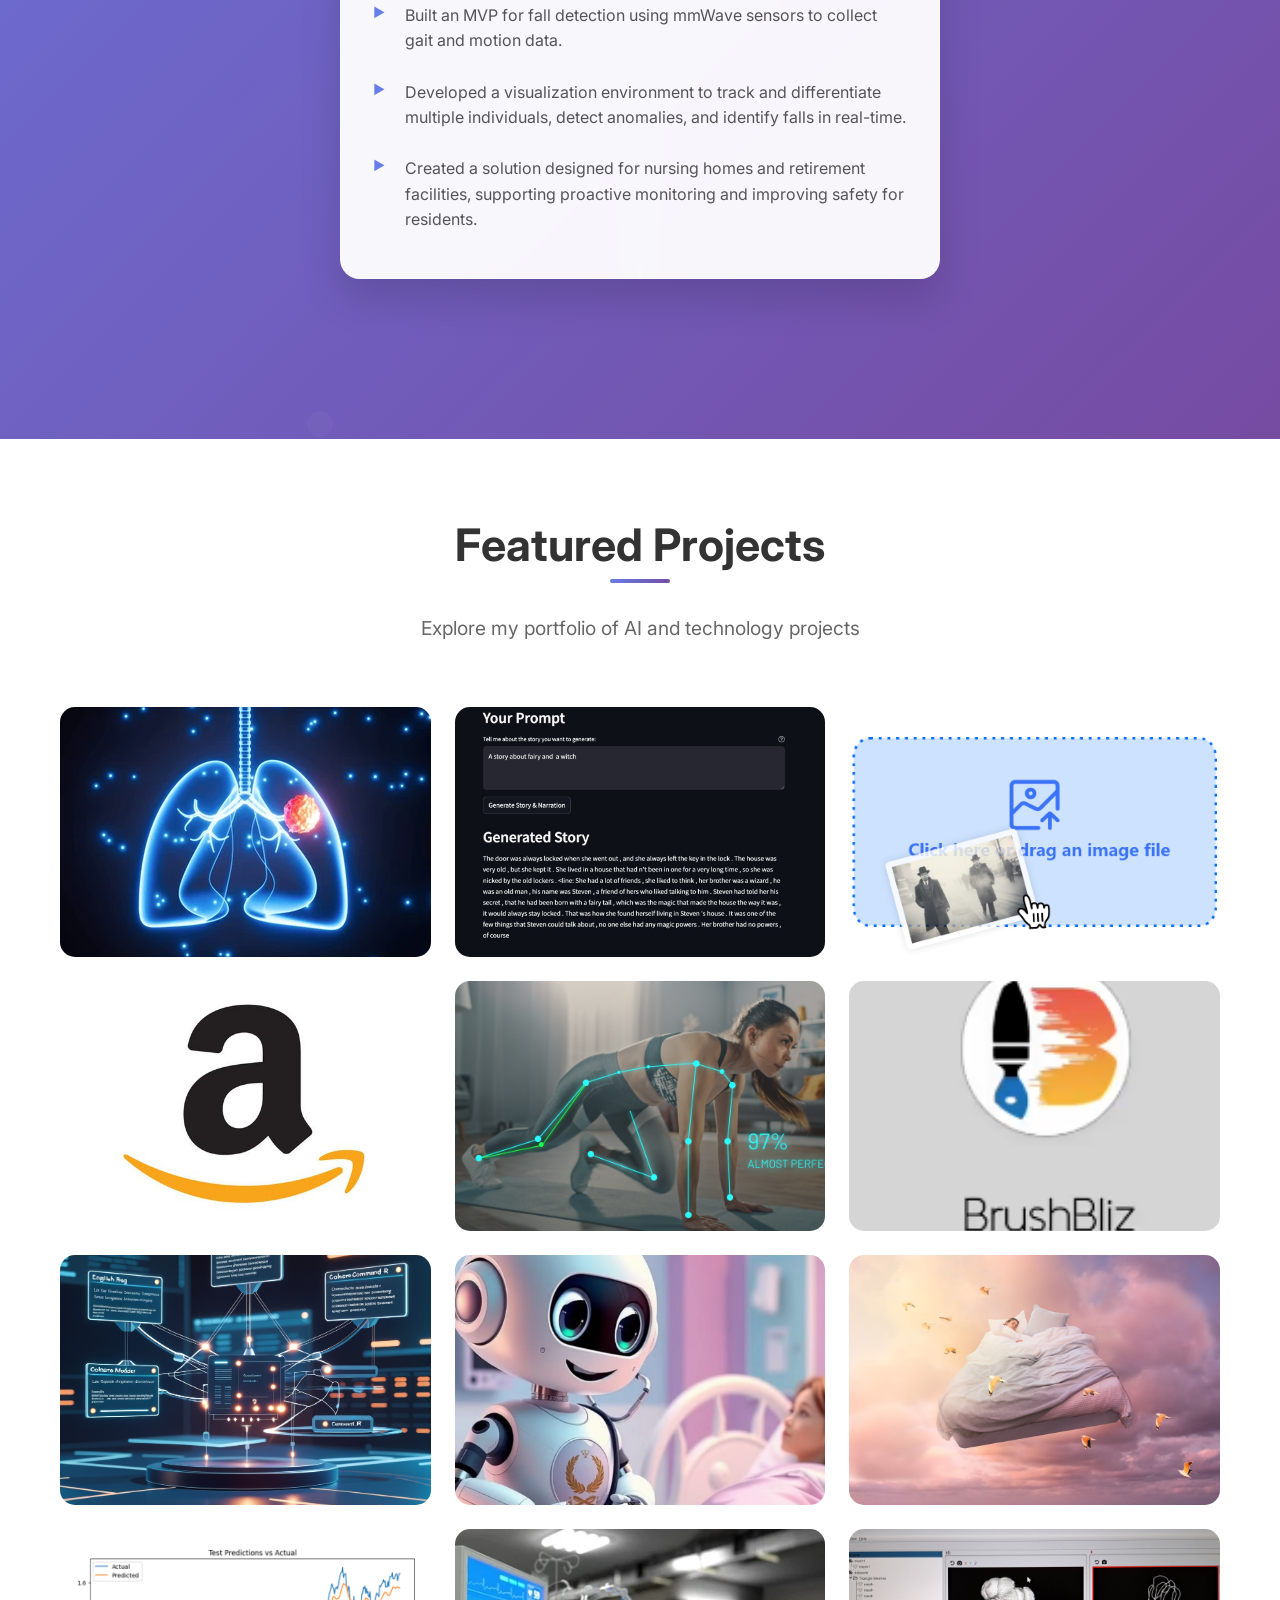
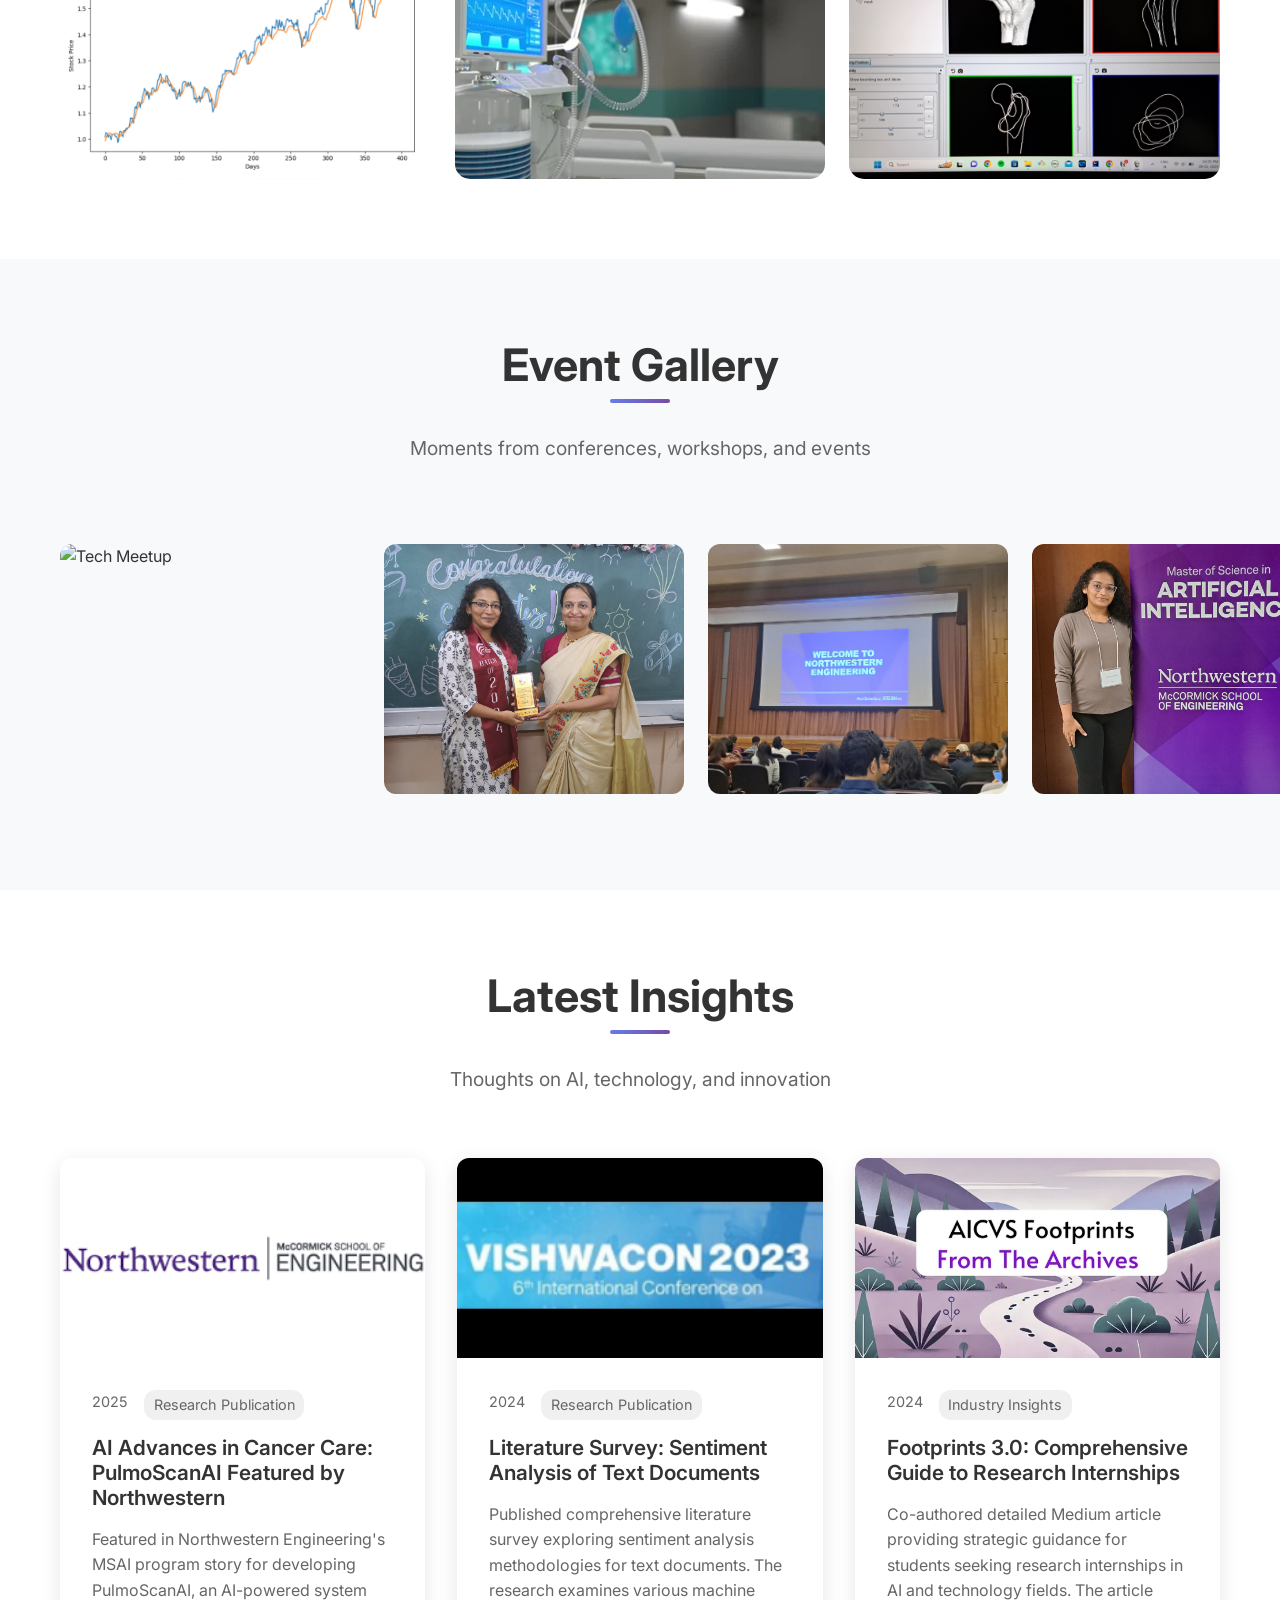
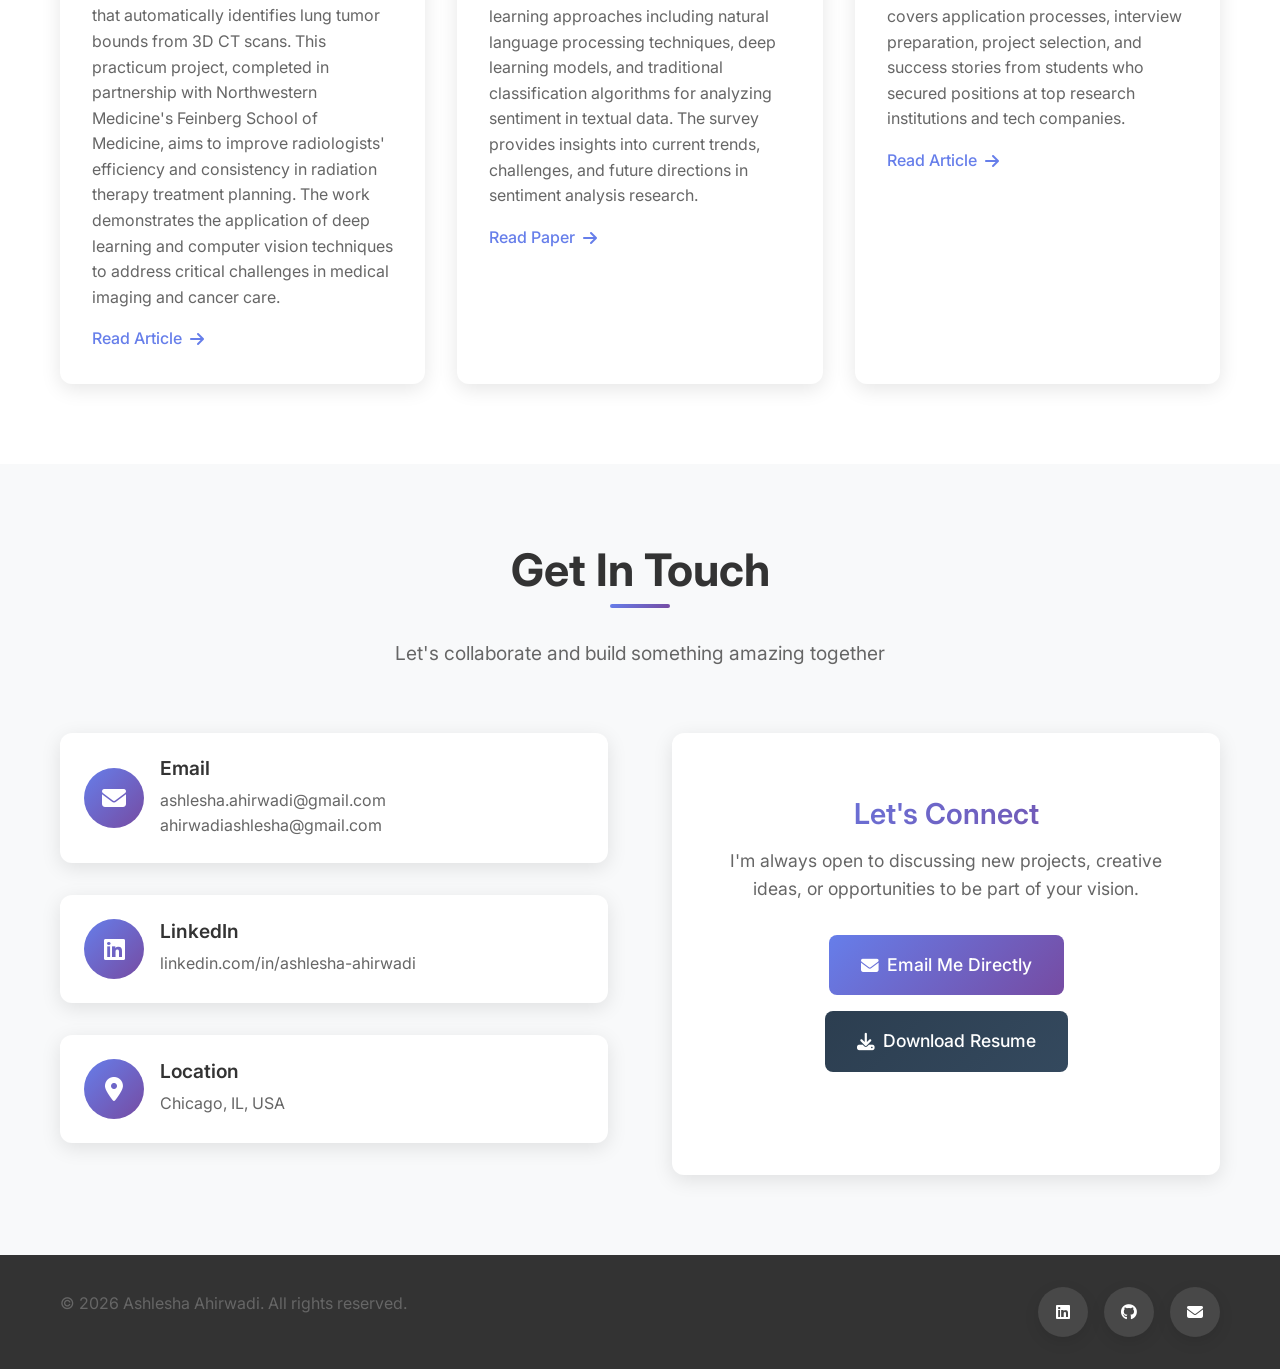
==== commit 9a0107bb: "Tighten Imagit experience bullet points Co-Authored-By: Claude Sonnet 5 <noreply@anthropic.com>" ====
--- a/index.html
+++ b/index.html
@@ -205,9 +205,9 @@
                         <h3>AI/ML Engineering</h3>
                         <h4><i class="fas fa-building"></i> Imagit, Inc. – Chicago, IL</h4>
                         <ul>
-                            <li>Built Pronto, Imagit's disaster recovery platform, designing an AI-powered quote recommendation system that takes client requirements as input and generates tailored recovery plan quotes, integrating sales, marketing, and finance data into a centralised CRM to give teams a unified view of client and operational data.</li>
-                            <li>Developed a multi-agent RAG system on top of the Pronto data layer, enabling teams to query and retrieve contextual information across CRM, sales, marketing, and finance platforms through natural language, reducing manual cross-platform lookups and accelerating decision-making for client-facing and internal workflows.</li>
-                            <li>Built an internal technician recruitment agent that autonomously sources candidates, sends screening links, evaluates responses, and manages onboarding, replacing a manual hiring workflow with an end-to-end agentic pipeline that operates with minimal human intervention.</li>
+                            <li>Built Pronto, Imagit's disaster recovery platform, with an AI-powered quote recommendation system that turns client requirements into tailored recovery plans, unifying sales, marketing, and finance data in a centralised CRM.</li>
+                            <li>Developed a multi-agent RAG system on the Pronto data layer, letting teams query CRM, sales, marketing, and finance data in natural language, cutting manual cross-platform lookups and speeding up decision-making.</li>
+                            <li>Built an internal technician recruitment agent that autonomously sources candidates, sends screening links, evaluates responses, and manages onboarding, replacing a manual hiring workflow with an end-to-end agentic pipeline.</li>
                         </ul>
                     </div>
                 </div>
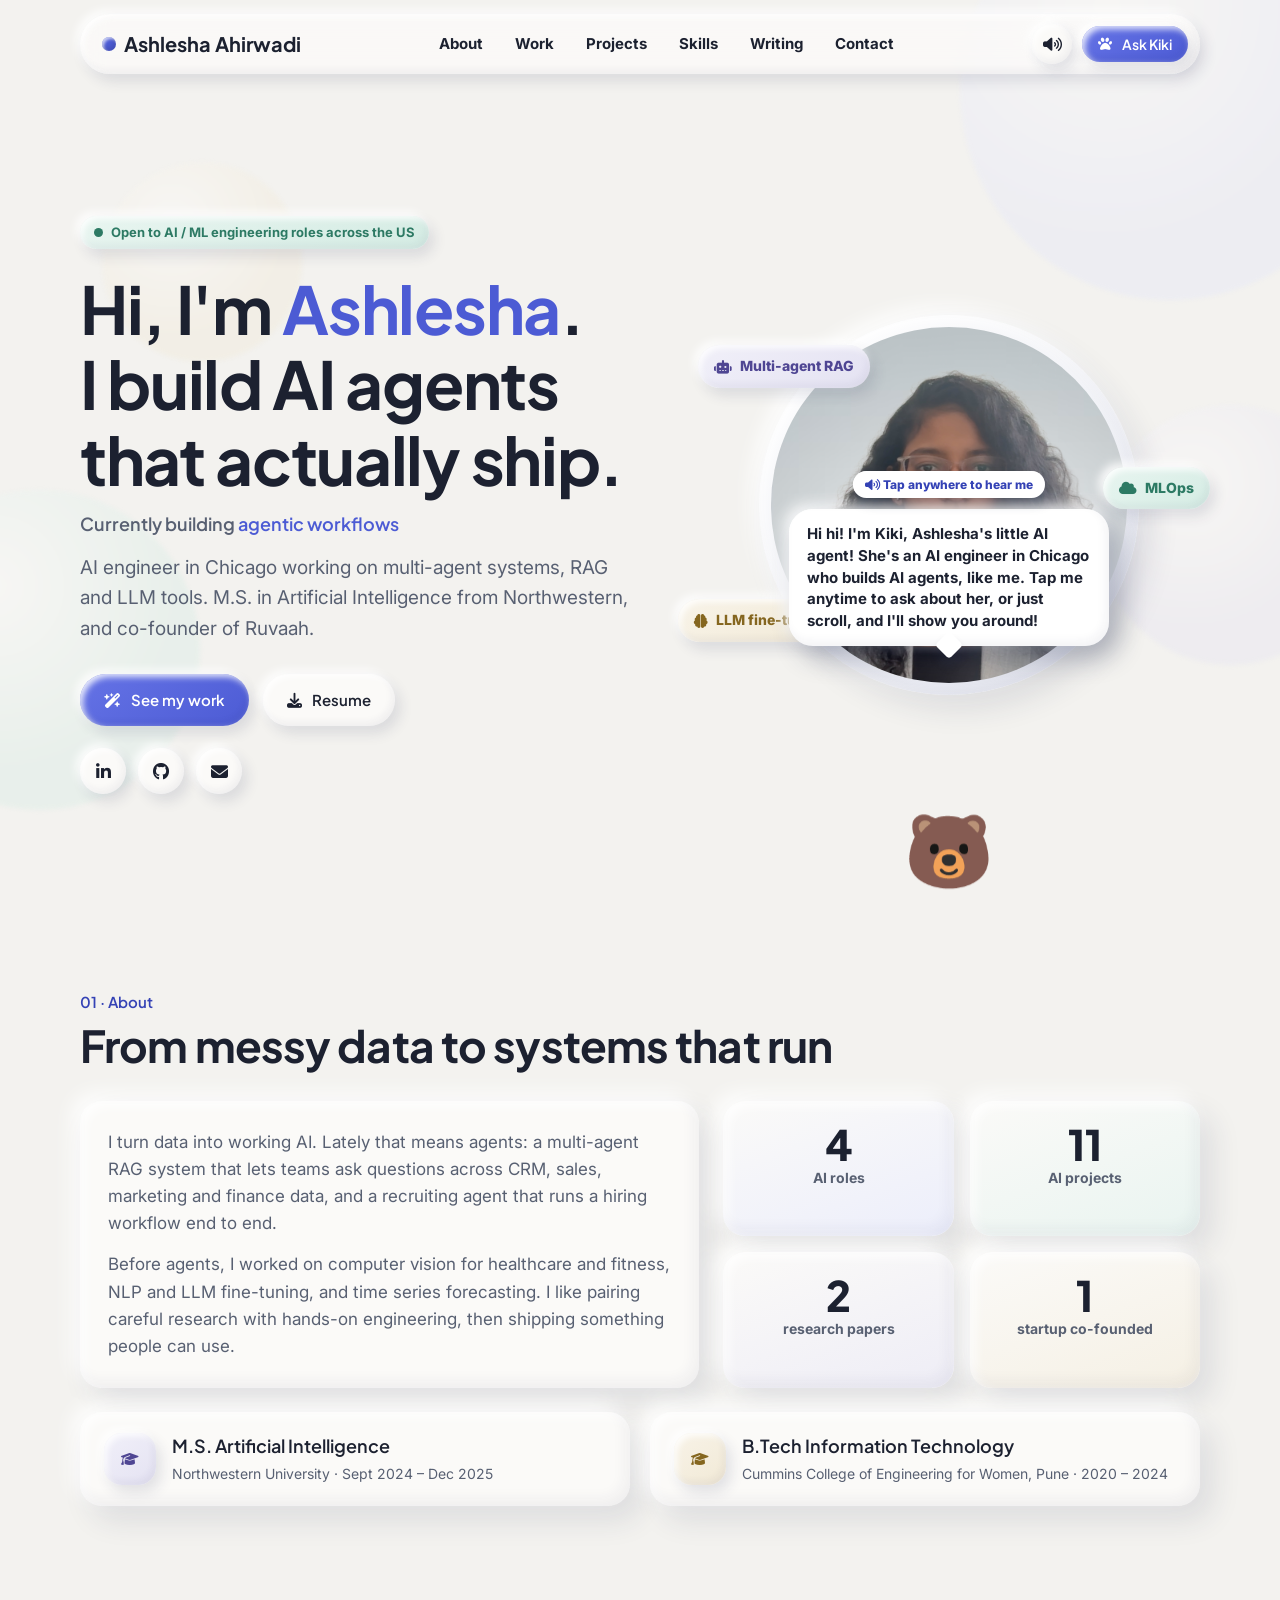
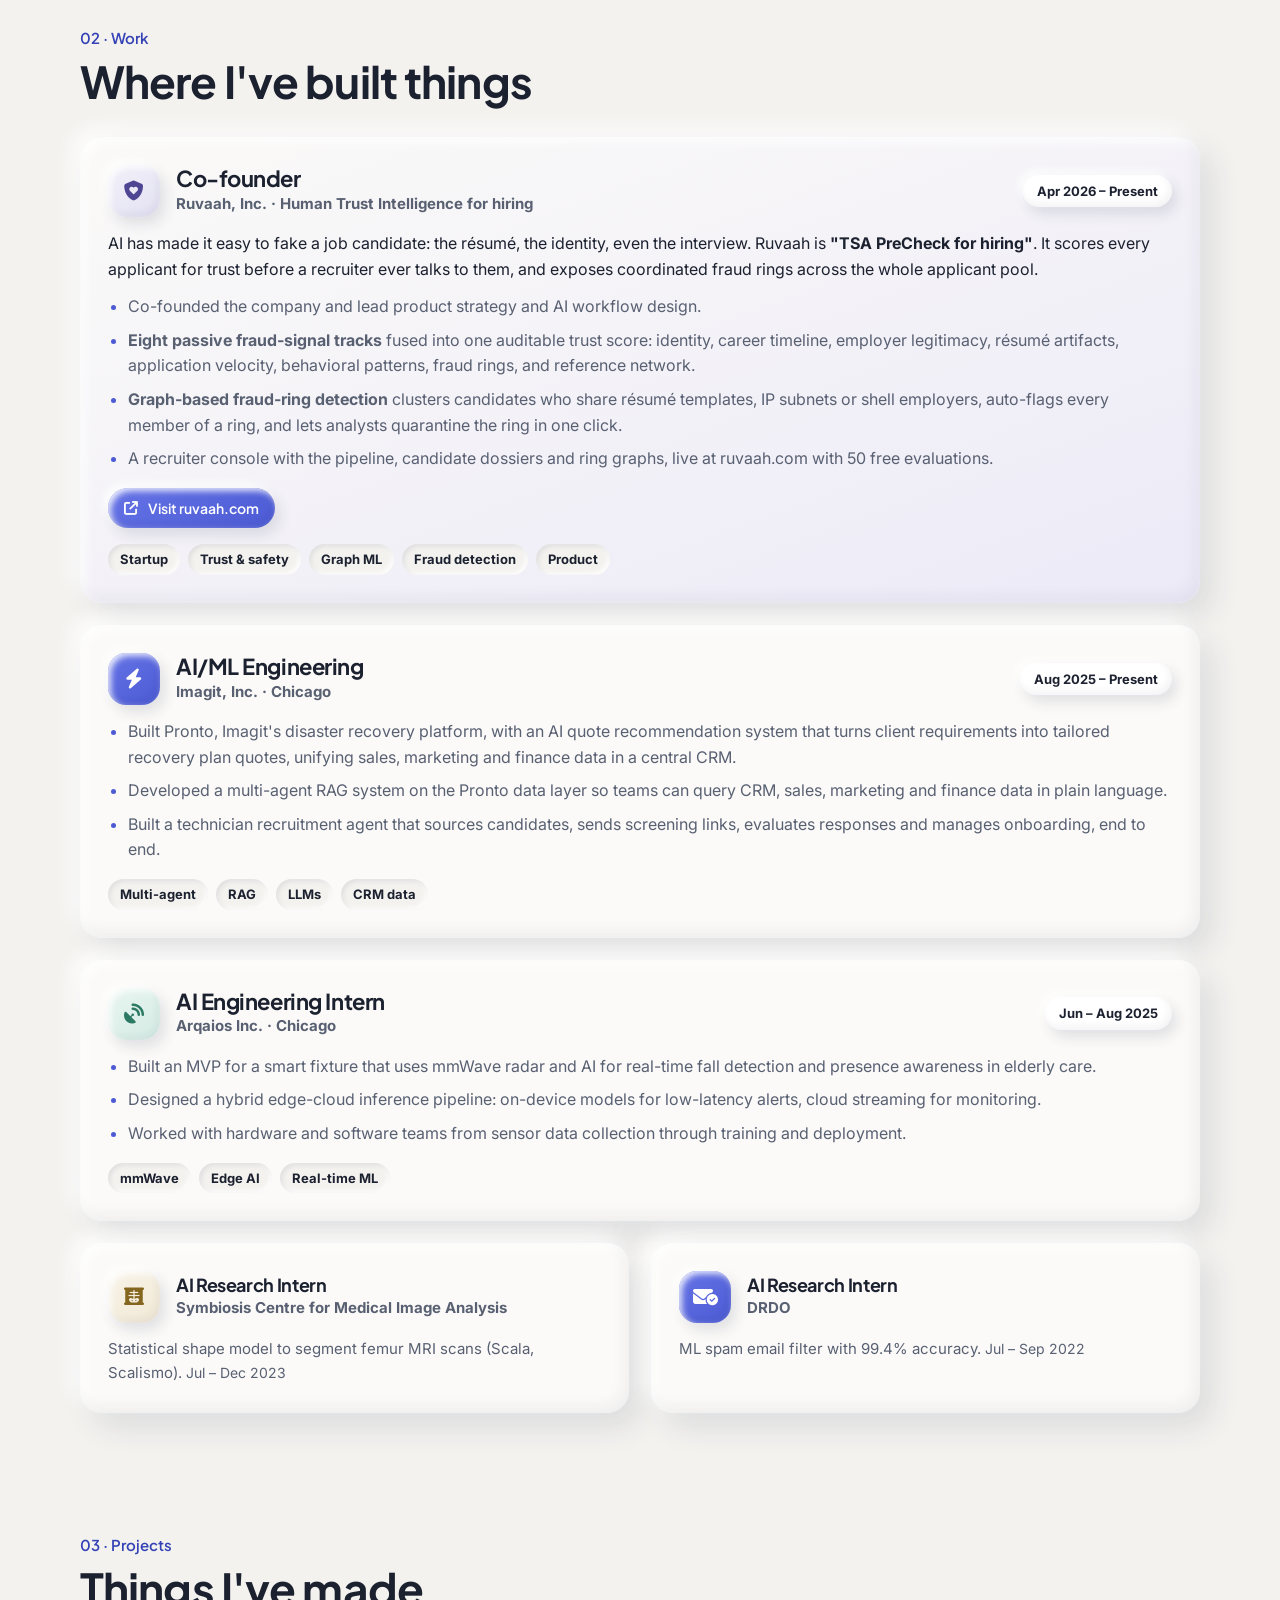
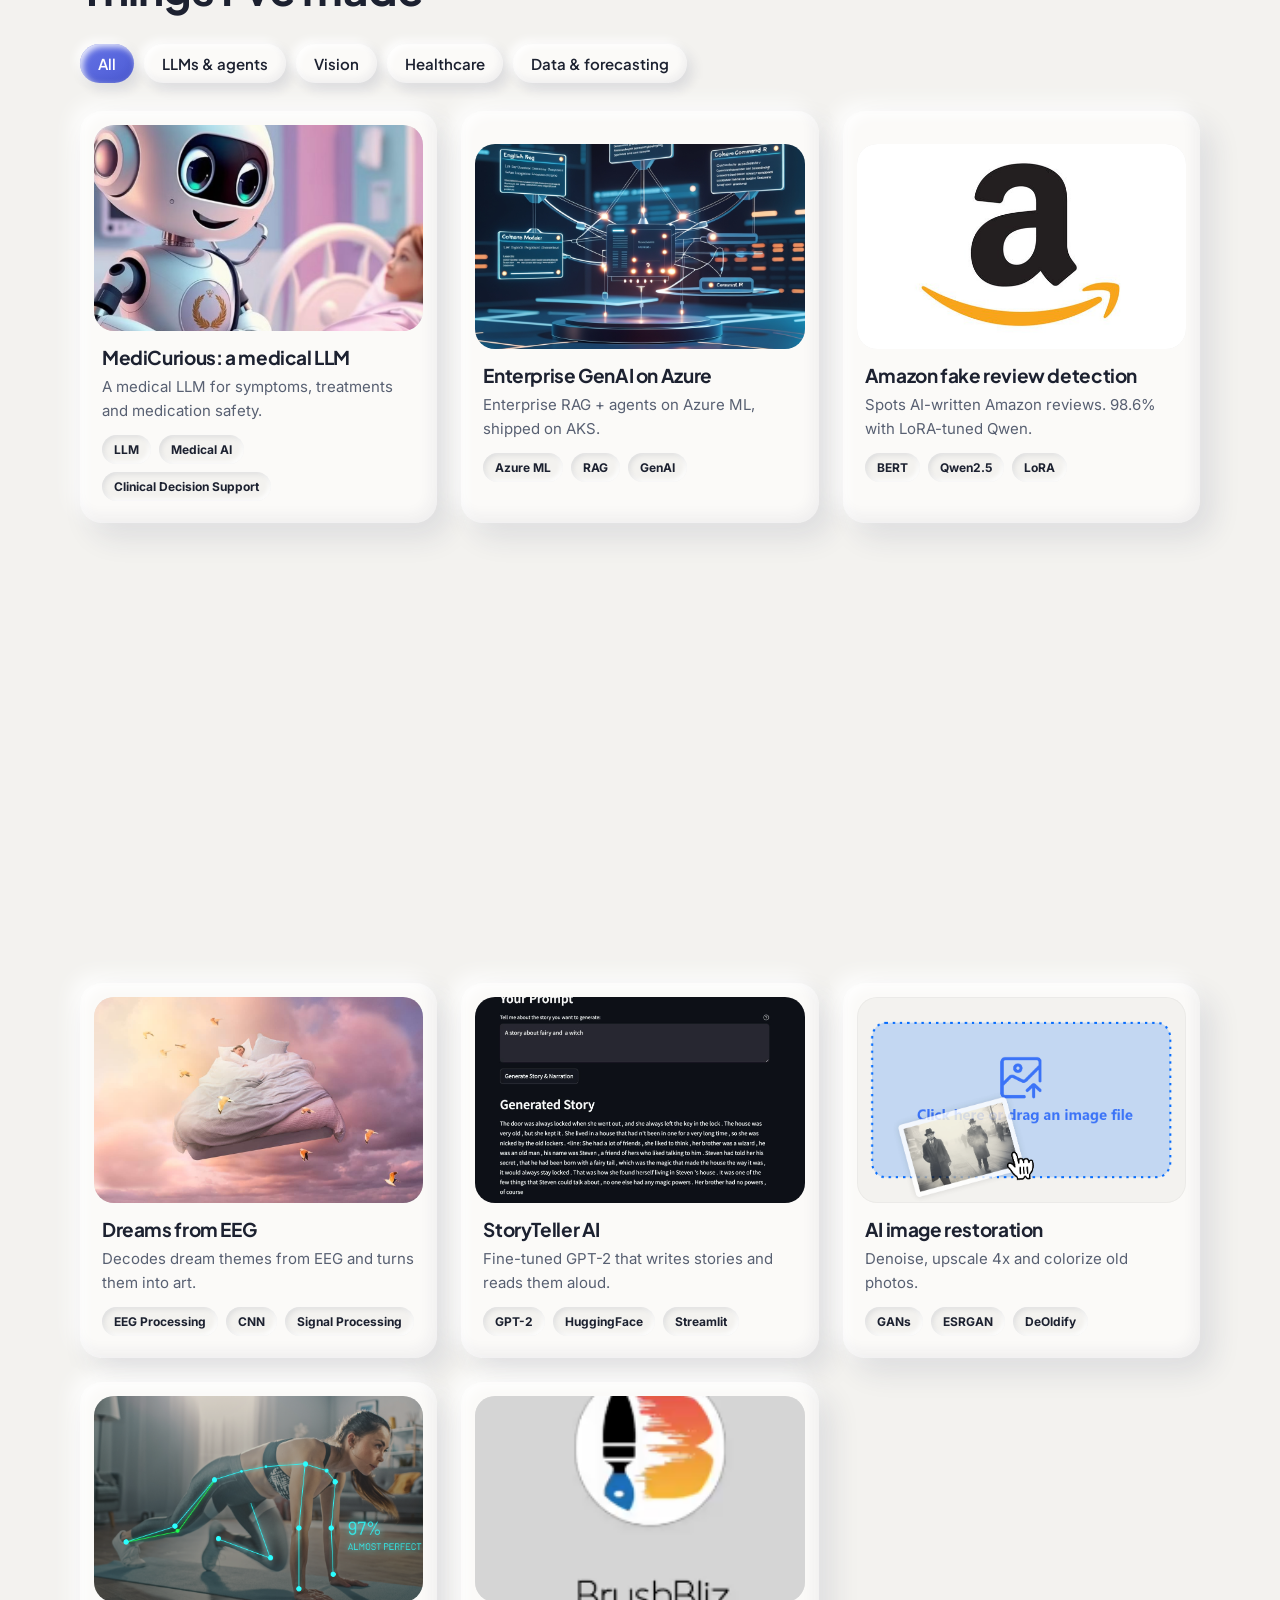
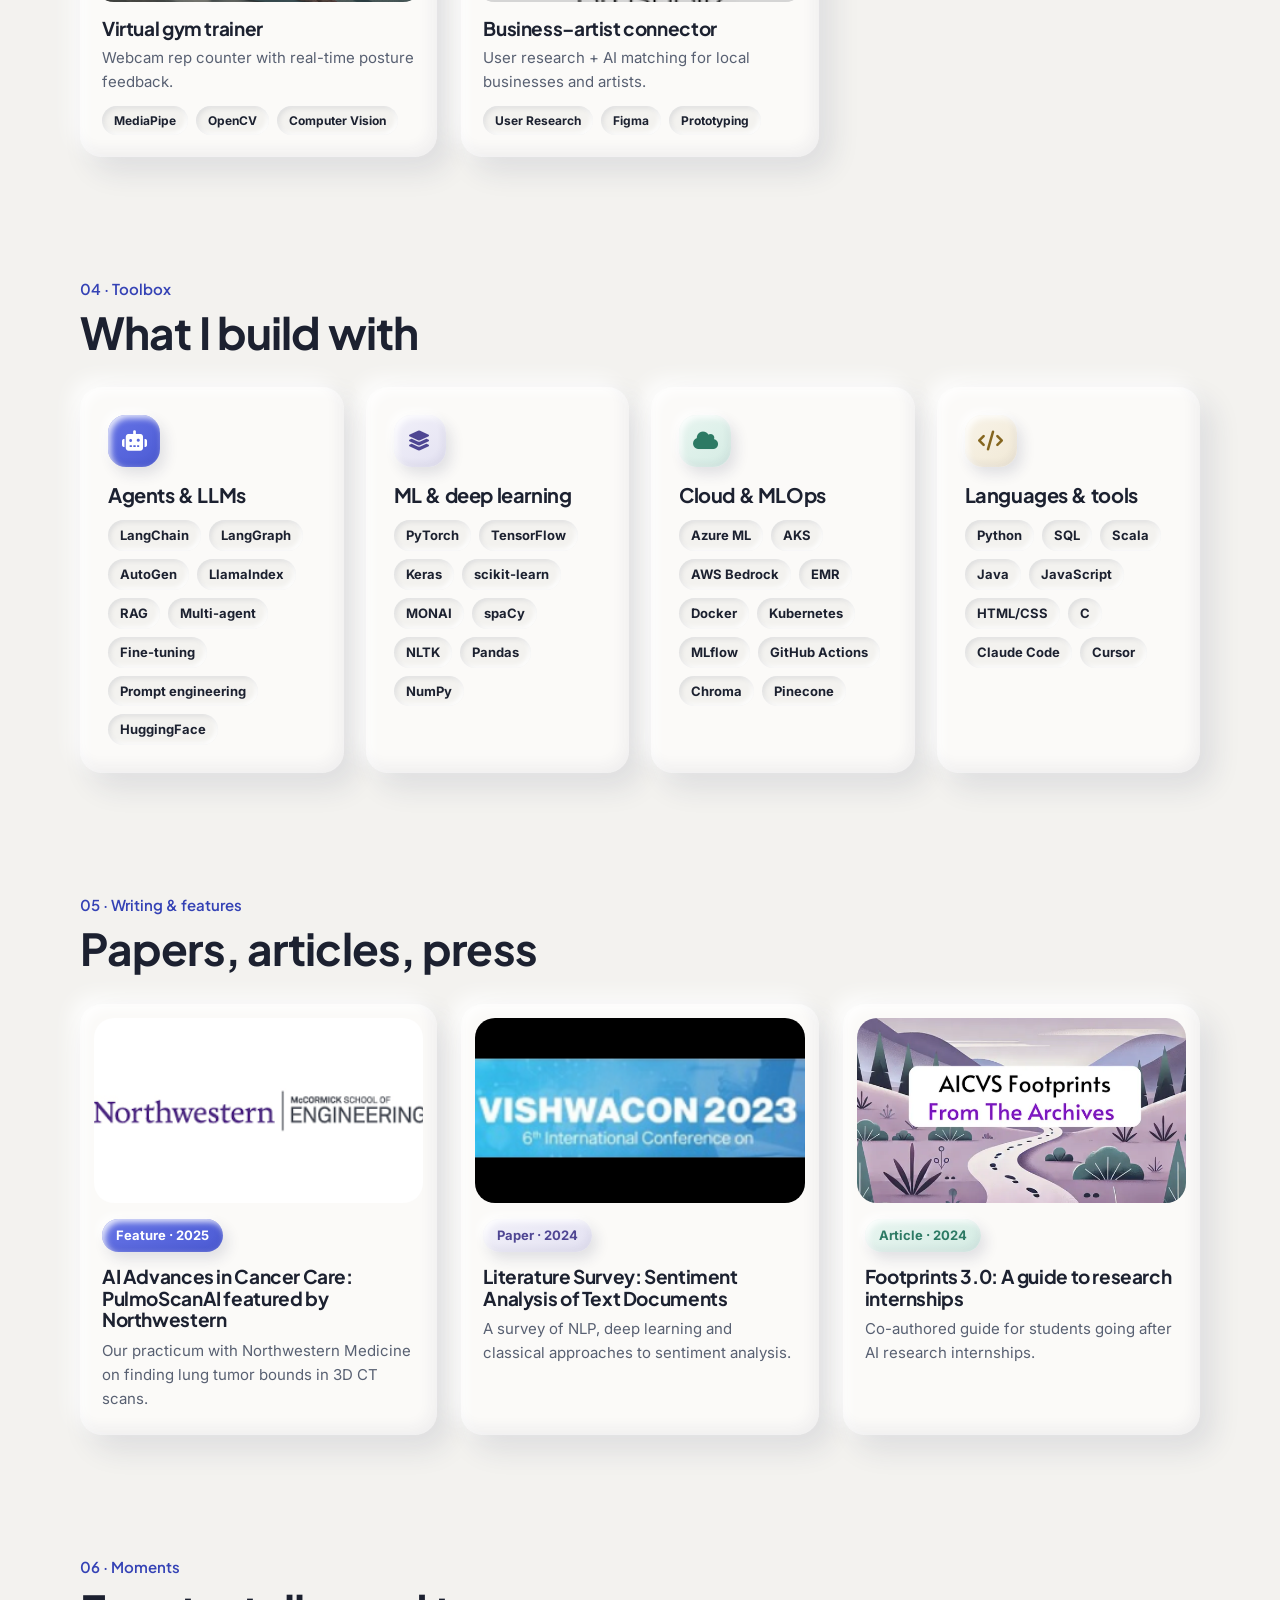
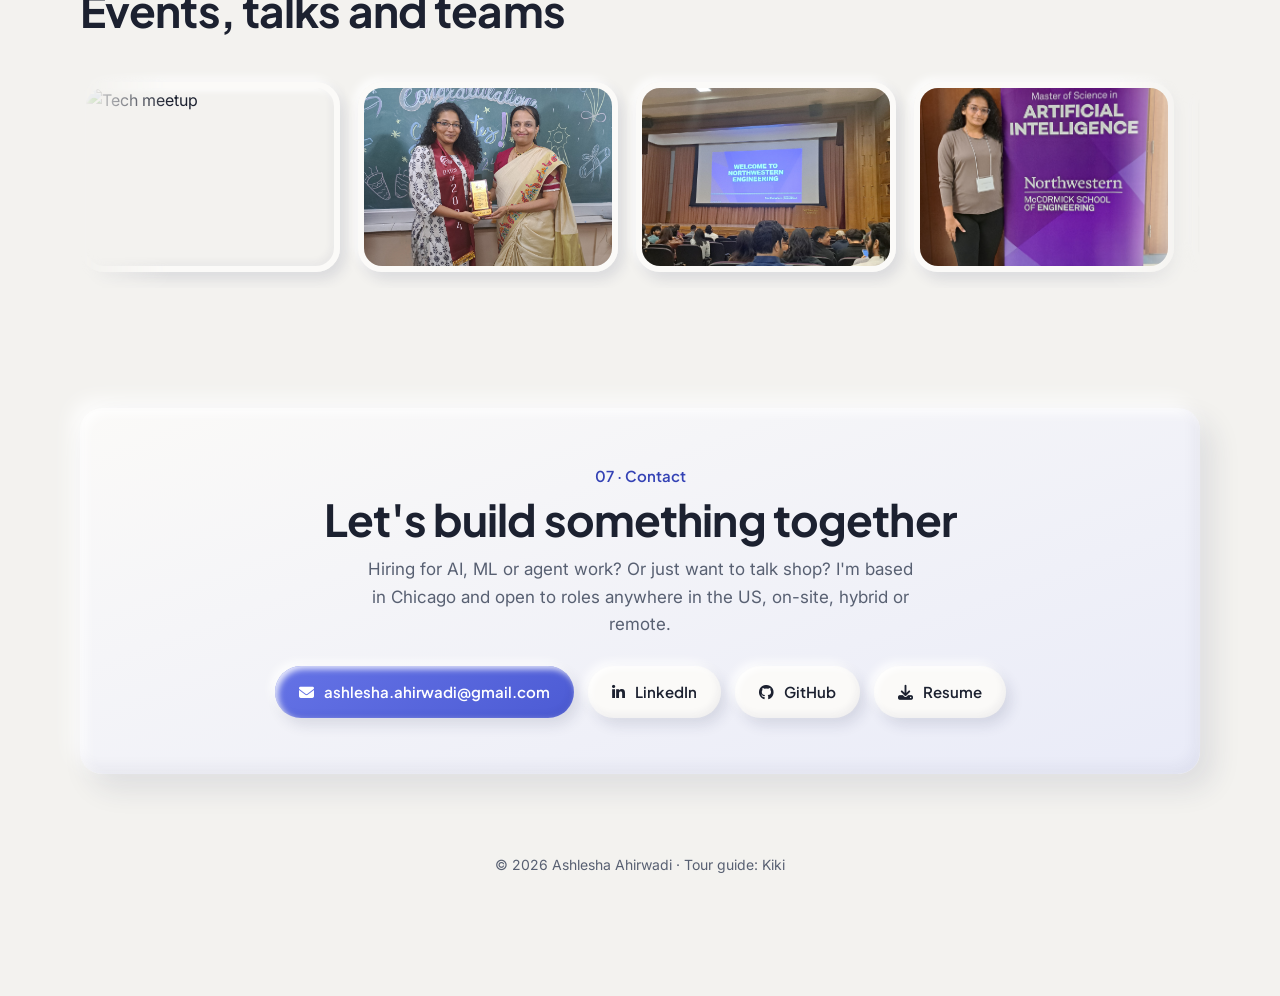
==== commit 59e85f63: "Redesign portfolio with Kiki, a 3D voice agent - New soft-clay design (professional palette), Ruvaah" ====
--- a/index.html
+++ b/index.html
@@ -3,599 +3,270 @@
 <head>
     <meta charset="UTF-8">
     <meta name="viewport" content="width=device-width, initial-scale=1.0">
-    <title>Ashlesha Ahirwadi - AI Engineer & Co-founder at Ruvaah</title>
-    <meta name="description" content="Portfolio of Ashlesha Ahirwadi - AI Engineer, Co-founder at Ruvaah, showcasing AI projects, research, and professional achievements">
-    <link rel="icon" type="image/svg+xml" href="favicon.ico">
-    
-    <!-- Fonts -->
-    <link href="https://fonts.googleapis.com/css2?family=Inter:wght@300;400;500;600;700&family=JetBrains+Mono:wght@400;500&display=swap" rel="stylesheet">
-    
-    <!-- Font Awesome -->
+    <title>Ashlesha Ahirwadi · AI Engineer</title>
+    <meta name="description" content="Ashlesha Ahirwadi, AI engineer in Chicago building AI agents, RAG systems and LLM tools. Co-founder of Ruvaah. Kiki, her AI agent, will show you around.">
+    <link rel="icon" href="favicon.ico">
+
+    <link rel="preconnect" href="https://fonts.googleapis.com">
+    <link rel="preconnect" href="https://fonts.gstatic.com" crossorigin>
+    <link href="https://fonts.googleapis.com/css2?family=Plus+Jakarta+Sans:wght@500;600;700;800&family=Inter:wght@400;500;600;700&display=swap" rel="stylesheet">
     <link rel="stylesheet" href="https://cdnjs.cloudflare.com/ajax/libs/font-awesome/6.4.0/css/all.min.css">
-    
-    <!-- Custom CSS -->
-    <link rel="stylesheet" href="styles.css?v=6">
+    <link rel="stylesheet" href="styles.css?v=pro4">
+    <link rel="stylesheet" href="kiki/kiki.css?v=8">
 </head>
 <body>
 
-    <!-- Navigation Bar -->
-    <nav class="navbar">
-        <div class="nav-container">
-            <div class="nav-logo">
-                <a href="#home">Ashlesha Ahirwadi</a>
-            </div>
-            <ul class="nav-menu">
-                <li class="nav-item">
-                    <a href="#home" class="nav-link">Home</a>
-                </li>
-                <li class="nav-item">
-                    <a href="#about" class="nav-link">About</a>
-                </li>
-                <li class="nav-item">
-                    <a href="#experience" class="nav-link">Experience</a>
-                </li>
-                <li class="nav-item">
-                    <a href="#projects" class="nav-link">Projects</a>
-                </li>
-                <li class="nav-item">
-                    <a href="#gallery" class="nav-link">Gallery</a>
-                </li>
-                <li class="nav-item">
-                    <a href="#blog" class="nav-link">Insights</a>
-                </li>
-                <li class="nav-item">
-                    <a href="#contact" class="nav-link">Contact</a>
-                </li>
-            </ul>
-            <a href="Ashlesha_Ahirwadi_Resume (26).pdf" download class="nav-resume-btn">
-                <i class="fas fa-download"></i> Resume
-            </a>
-            <div class="nav-toggle">
-                <span class="bar"></span>
-                <span class="bar"></span>
-                <span class="bar"></span>
-            </div>
+    <!-- floating clay blobs in the background -->
+    <div class="blobs" aria-hidden="true">
+        <span class="blob b1"></span><span class="blob b2"></span><span class="blob b3"></span><span class="blob b4"></span>
+    </div>
+
+    <header class="nav" id="nav">
+        <a href="#home" class="nav-logo" aria-label="Ashlesha Ahirwadi, back to top"><span class="logo-dot"></span>Ashlesha Ahirwadi</a>
+        <nav class="nav-links" id="navLinks" aria-label="Sections">
+            <a href="#about">About</a>
+            <a href="#experience">Work</a>
+            <a href="#projects">Projects</a>
+            <a href="#skills">Skills</a>
+            <a href="#writing">Writing</a>
+            <a href="#contact">Contact</a>
+        </nav>
+        <div class="nav-actions">
+            <button class="clay-icon" id="kikiSound" aria-label="Turn Kiki's voice off" title="Kiki's voice"><i class="fas fa-volume-high"></i></button>
+            <button class="clay-btn clay-btn-sm clay-accent" id="askKiki"><i class="fas fa-paw"></i><span class="ask-label">Ask Kiki</span></button>
+            <button class="clay-icon nav-toggle" id="navToggle" aria-label="Open menu"><i class="fas fa-bars"></i></button>
         </div>
-    </nav>
-
-    <!-- Hero Section -->
-    <section id="home" class="hero">
-        <div class="hero-container">
-            <div class="hero-content">
-                <div class="hero-text">
-                    <h1 class="hero-title">
-                        <span class="gradient-text">Ashlesha Ahirwadi</span>
-                    </h1>
-                    <h2 class="hero-subtitle">AI Engineer | Co-founder @ Ruvaah</h2>
-                    <!-- <p class="hero-description">
-                        Passionate AI Engineer specializing in machine learning, time series analysis, and predictive modeling.
-                        Co-founder at Ruvaah, driving innovation in AI-powered fraud detection and trust intelligence for hiring teams.
-                        Published researcher with expertise in stock market forecasting and advanced AI methodologies.
-                    </p> -->
-                    <div class="hero-buttons">
-                        <a href="#projects" class="btn btn-primary">View My Work</a>
-                        <a href="#contact" class="btn btn-secondary">Get In Touch</a>
+    </header>
+
+    <main>
+        <!-- Hero -->
+        <section id="home" class="hero">
+            <div class="hero-text reveal">
+                <span class="pill clay-mint"><span class="live-dot"></span> Open to AI / ML engineering roles across the US</span>
+                <h1>Hi, I'm <span class="hl">Ashlesha</span>.<br>I build AI agents that actually ship.</h1>
+                <p class="rotator">Currently building <span id="rotWord">multi-agent RAG systems</span></p>
+                <p class="lede">AI engineer in Chicago working on multi-agent systems, RAG and LLM tools. M.S. in Artificial Intelligence from Northwestern, and co-founder of Ruvaah.</p>
+                <div class="hero-cta">
+                    <a href="#projects" class="clay-btn clay-accent"><i class="fas fa-wand-magic-sparkles"></i> See my work</a>
+                    <a href="Ashlesha_Ahirwadi_Resume.pdf" download class="clay-btn"><i class="fas fa-download"></i> Resume</a>
+                </div>
+                <div class="hero-social">
+                    <a class="clay-icon" href="https://linkedin.com/in/ashlesha-ahirwadi" target="_blank" rel="noopener" aria-label="LinkedIn"><i class="fab fa-linkedin-in"></i></a>
+                    <a class="clay-icon" href="https://github.com/Ashlesha-Ahirwadi" target="_blank" rel="noopener" aria-label="GitHub"><i class="fab fa-github"></i></a>
+                    <a class="clay-icon" href="mailto:ashlesha.ahirwadi@gmail.com" aria-label="Email"><i class="fas fa-envelope"></i></a>
+                </div>
+            </div>
+            <div class="hero-art reveal">
+                <div class="photo-clay" data-perch data-say="hov_photo"><img src="Photos-1-001/profile.png" alt="Ashlesha Ahirwadi"></div>
+                <span class="float-chip c1 clay-lav"><i class="fas fa-robot"></i> Multi-agent RAG</span>
+                <span class="float-chip c2 clay-butter"><i class="fas fa-brain"></i> LLM fine-tuning</span>
+                <span class="float-chip c3 clay-mint"><i class="fas fa-cloud"></i> MLOps</span>
+            </div>
+        </section>
+
+        <!-- About -->
+        <section id="about" class="section">
+            <div class="section-head reveal" data-perch>
+                <span class="kicker">01 · About</span>
+                <h2>From messy data to systems that run</h2>
+            </div>
+            <div class="about-grid">
+                <div class="clay-card about-copy reveal">
+                    <p>I turn data into working AI. Lately that means agents: a multi-agent RAG system that lets teams ask questions across CRM, sales, marketing and finance data, and a recruiting agent that runs a hiring workflow end to end.</p>
+                    <p>Before agents, I worked on computer vision for healthcare and fitness, NLP and LLM fine-tuning, and time series forecasting. I like pairing careful research with hands-on engineering, then shipping something people can use.</p>
+                </div>
+                <div class="stats reveal">
+                    <div class="stat clay-card clay-accentish" data-perch data-say="about_stats"><b data-count="4">0</b><span>AI roles</span></div>
+                    <div class="stat clay-card clay-mintish" data-perch data-say="about_stats"><b data-count="11">0</b><span>AI projects</span></div>
+                    <div class="stat clay-card clay-lavish" data-perch data-say="about_stats"><b data-count="2">0</b><span>research papers</span></div>
+                    <div class="stat clay-card clay-butterish" data-perch data-say="ruvaah"><b data-count="1">0</b><span>startup co-founded</span></div>
+                </div>
+            </div>
+            <div class="edu reveal">
+                <div class="clay-card edu-item" data-perch data-say="about_edu"><span class="edu-icon clay-lav"><i class="fas fa-graduation-cap"></i></span><div><strong>M.S. Artificial Intelligence</strong><span>Northwestern University · Sept 2024 – Dec 2025</span></div></div>
+                <div class="clay-card edu-item" data-perch data-say="cummins"><span class="edu-icon clay-butter"><i class="fas fa-graduation-cap"></i></span><div><strong>B.Tech Information Technology</strong><span>Cummins College of Engineering for Women, Pune · 2020 – 2024</span></div></div>
+            </div>
+        </section>
+
+        <!-- Experience -->
+        <section id="experience" class="section">
+            <div class="section-head reveal" data-perch>
+                <span class="kicker">02 · Work</span>
+                <h2>Where I've built things</h2>
+            </div>
+            <div class="jobs">
+                <article class="clay-card job job-feature reveal" id="job-ruvaah" data-perch data-say="work_ruvaah">
+                    <div class="job-top"><span class="job-badge clay-lav"><i class="fas fa-shield-heart"></i></span>
+                        <div><h3>Co-founder</h3><p class="job-co">Ruvaah, Inc. · Human Trust Intelligence for hiring</p></div><span class="date pill">Apr 2026 – Present</span></div>
+                    <p class="job-lede">AI has made it easy to fake a job candidate: the résumé, the identity, even the interview. Ruvaah is <strong>"TSA PreCheck for hiring"</strong>. It scores every applicant for trust before a recruiter ever talks to them, and exposes coordinated fraud rings across the whole applicant pool.</p>
+                    <ul>
+                        <li>Co-founded the company and lead product strategy and AI workflow design.</li>
+                        <li><strong>Eight passive fraud-signal tracks</strong> fused into one auditable trust score: identity, career timeline, employer legitimacy, résumé artifacts, application velocity, behavioral patterns, fraud rings, and reference network.</li>
+                        <li><strong>Graph-based fraud-ring detection</strong> clusters candidates who share résumé templates, IP subnets or shell employers, auto-flags every member of a ring, and lets analysts quarantine the ring in one click.</li>
+                        <li>A recruiter console with the pipeline, candidate dossiers and ring graphs, live at ruvaah.com with 50 free evaluations.</li>
+                    </ul>
+                    <div class="job-links">
+                        <a class="clay-btn clay-btn-sm clay-accent" href="https://ruvaah.com" target="_blank" rel="noopener"><i class="fas fa-arrow-up-right-from-square"></i> Visit ruvaah.com</a>
                     </div>
-                    <div class="hero-social">
-                        <a href="https://linkedin.com/in/ashlesha-ahirwadi" target="_blank" class="social-link">
-                            <i class="fab fa-linkedin"></i>
-                        </a>
-                        <a href="https://github.com/Ashlesha-Ahirwadi" target="_blank" class="social-link">
-                            <i class="fab fa-github"></i>
-                        </a>
-                            <a href="mailto:ashlesha.ahirwadi@gmail.com" class="social-link">
-                                <i class="fas fa-envelope"></i>
-                            </a>
-                    </div>
-                </div>
-                <div class="hero-image">
-                    <div class="image-container">
-                        <img src="Photos-1-001/profile.png" alt="Ashlesha Ahirwadi" class="profile-image">
-                        <div class="image-overlay"></div>
-                    </div>
-                </div>
-            </div>
-        </div>
-        <div class="scroll-indicator">
-            <div class="scroll-arrow"></div>
-        </div>
-    </section>
-
-    <!-- About Section -->
-    <section id="about" class="about">
-        <div class="container">
-            <div class="section-header">
-                <h2 class="section-title">About Me</h2>
-                <p class="section-subtitle">Get to know me better</p>
-            </div>
-            <div class="about-content">
-                <div class="about-left">
-                    <div class="about-text">
-                        <h3>AI Engineer & Entrepreneur</h3>
-                        <p>
-                            I turn data into intelligence. Whether it’s forecasting stock market trends, detecting anomalies in medical images, or building recommendation engines, I thrive on projects that push the boundaries of what AI can do. Each project is an opportunity to experiment with new algorithms, optimize models, and engineer end-to-end systems that deliver tangible results.
-                        </p>
-                        <p>
-                            My work spans a variety of domains — from real-time computer vision pipelines for fitness and healthcare, to specialized natural language processing applications, and time series forecasting models for financial data. I enjoy combining rigorous research with hands-on engineering, translating insights into systems that solve real-world problems.
-                        </p>
-                        <p>At Ruvaah, I explore early-stage AI initiatives, transforming prototypes into functioning solutions and learning from every iteration. Across every project, my focus is on creating AI systems that are not only technically sophisticated but also practical, efficient, and impactful.</p>
-                    </div>
-                    <div class="about-stats">
-                        <div class="stat-item">
-                            <div class="stat-number">4</div>
-                            <div class="stat-label">Internships</div>
-                        </div>
-                        <div class="stat-item">
-                            <div class="stat-number">12</div>
-                            <div class="stat-label">AI Projects</div>
-                        </div>
-                        <div class="stat-item">
-                            <div class="stat-number">2</div>
-                            <div class="stat-label">Research Papers</div>
-                        </div>
-                        <div class="stat-item">
-                            <div class="stat-number">1</div>
-                            <div class="stat-label">Co-founded Company</div>
-                        </div>
-                    </div>
-                </div>
-                <div class="about-right">
-                    <div class="skills">
-                        <h4>Technical Skills</h4>
-                        <div class="skills-grid">
-                            <div class="skill-item">
-                                <i class="fas fa-brain"></i>
-                                <span>Machine Learning</span>
-                            </div>
-                            <div class="skill-item">
-                                <i class="fas fa-robot"></i>
-                                <span>Deep Learning</span>
-                            </div>
-                            <div class="skill-item">
-                                <i class="fas fa-chart-line"></i>
-                                <span>Time Series Analysis</span>
-                            </div>
-                            <div class="skill-item">
-                                <i class="fab fa-python"></i>
-                                <span>Python</span>
-                            </div>
-                            <div class="skill-item">
-                                <i class="fas fa-database"></i>
-                                <span>Data Science</span>
-                            </div>
-                            <div class="skill-item">
-                                <i class="fas fa-project-diagram"></i>
-                                <span>AI System Design</span>
-                            </div>
-                            <div class="skill-item">
-                                <i class="fas fa-chart-bar"></i>
-                                <span>Financial Modeling</span>
-                            </div>
-                            <div class="skill-item">
-                                <i class="fas fa-cloud"></i>
-                                <span>Cloud Computing</span>
-                            </div>
-                            <div class="skill-item">
-                                <i class="fas fa-users"></i>
-                                <span>Team Leadership</span>
-                            </div>
-                            <div class="skill-item">
-                                <i class="fas fa-lightbulb"></i>
-                                <span>Innovation</span>
-                            </div>
-                        </div>
-                    </div>
-                </div>
-            </div>
-        </div>
-    </section>
-
-    <!-- Experience Section -->
-    <section id="experience" class="experience">
-        <div class="container">
-            <div class="section-header">
-                <h2 class="section-title">Professional Experience</h2>
-                <p class="section-subtitle">Building AI solutions in industry</p>
-            </div>
-            
-            <div class="experience-timeline">
-                <div class="experience-item">
-                    <div class="experience-date">Aug 2025 – Present</div>
-                    <div class="experience-content">
-                        <h3>AI/ML Engineering</h3>
-                        <h4><i class="fas fa-building"></i> Imagit, Inc. – Chicago, IL</h4>
-                        <ul>
-                            <li>Built Pronto, Imagit's disaster recovery platform, with an AI-powered quote recommendation system that turns client requirements into tailored recovery plans, unifying sales, marketing, and finance data in a centralised CRM.</li>
-                            <li>Developed a multi-agent RAG system on the Pronto data layer, letting teams query CRM, sales, marketing, and finance data in natural language, cutting manual cross-platform lookups and speeding up decision-making.</li>
-                            <li>Built an internal technician recruitment agent that autonomously sources candidates, sends screening links, evaluates responses, and manages onboarding, replacing a manual hiring workflow with an end-to-end agentic pipeline.</li>
-                        </ul>
-                    </div>
-                </div>
-                
-                <div class="experience-item">
-                    <div class="experience-date">Jun 2025 – Aug 2025</div>
-                    <div class="experience-content">
-                        <h3>AI Engineering Intern</h3>
-                        <h4><i class="fas fa-building"></i> Arqaios Inc. – Chicago, IL</h4>
-                        <ul>
-                            <li> Built an MVP for fall detection using mmWave sensors to collect gait and motion data.</li>
-                            <li>Developed a visualization environment to track and differentiate multiple individuals, detect anomalies, and identify falls in real-time.</li>
-                            <li>Created a solution designed for nursing homes and retirement facilities, supporting proactive monitoring and improving safety for residents.</li>
-                        </ul>
-                    </div>
-                </div>
-            </div>
-        </div>
-    </section>
-
-    <!-- Projects Section -->
-    <section id="projects" class="projects">
-        <div class="container">
-            <div class="section-header">
-                <h2 class="section-title">Featured Projects</h2>
-                <p class="section-subtitle">Explore my portfolio of AI and technology projects</p>
-            </div>
-            
-            <div class="projects-grid">
-                <!-- Project 1: Lung Tumor Detection -->
-                <div class="project-block" data-project="lung-tumor-detection">
-                    <div class="project-image">
-                        <img src="lung-cancer.png" alt="Lung Tumor Detection">
-                        <div class="project-overlay">
-                            <h3>Lung Tumor Detection from 3D CT Scans</h3>
-                        </div>
-                    </div>
-                </div>
-
-                <!-- Project 2: StoryTeller AI -->
-                <div class="project-block" data-project="storyteller-ai">
-                    <div class="project-image">
-                        <img src="Photos-1-001/events/StoryTeller.png" alt="StoryTeller AI">
-                        <div class="project-overlay">
-                            <h3>StoryTeller AI - Personalized Story Generator</h3>
-                        </div>
-                    </div>
-                </div>
-
-                <!-- Project 3: Image Restoration Pipeline -->
-                <div class="project-block" data-project="image-restoration">
-                    <div class="project-image">
-                        <img src="Photos-1-001/events/image.png" alt="Image Restoration Pipeline">
-                        <div class="project-overlay">
-                            <h3>AI-Powered Image Restoration Pipeline</h3>
-                        </div>
-                    </div>
-                </div>
-
-                <!-- Project 4: Amazon Fake Review Detection -->
-                <div class="project-block" data-project="fake-review-detection">
-                    <div class="project-image">
-                        <img src="Photos-1-001/events/Amazon-logo.jpg" alt="Amazon Fake Review Detection">
-                        <div class="project-overlay">
-                            <h3>Amazon Fake Review Detection</h3>
-                        </div>
-                    </div>
-                </div>
-
-                <!-- Project 5: Virtual Gym Trainer -->
-                <div class="project-block" data-project="virtual-gym-trainer">
-                    <div class="project-image">
-                        <img src="Photos-1-001/events/gym.png" alt="Virtual Gym Trainer">
-                        <div class="project-overlay">
-                            <h3>Virtual Gym Trainer - CV-Based Fitness</h3>
-                        </div>
-                    </div>
-                </div>
-
-                <!-- Project 6: Business-Artist Connector -->
-                <div class="project-block" data-project="business-artist-connector">
-                    <div class="project-image">
-                        <img src="business-connector.png" alt="Business-Artist Connector">
-                        <div class="project-overlay">
-                            <h3>Local Business-Artist Connector App</h3>
-                        </div>
-                    </div>
-                </div>
-
-                <!-- Project 7: GenAI Solution with Azure -->
-                <div class="project-block" data-project="genai-azure">
-                    <div class="project-image">
-                        <img src="Photos-1-001/events/genAI .jpg" alt="GenAI Solution with Azure">
-                        <div class="project-overlay">
-                            <h3>GenAI Solution Development with Azure</h3>
-                        </div>
-                    </div>
-                </div>
-
-                <!-- Project 8: MediCurious -->
-                <div class="project-block" data-project="medicurious">
-                    <div class="project-image">
-                        <img src="medicurious.png" alt="MediCurious">
-                        <div class="project-overlay">
-                            <h3>MediCurious - Specialized Medical LLM</h3>
-                        </div>
-                    </div>
-                </div>
-
-                <!-- Project 9: EEG Dream Visualization -->
-                <div class="project-block" data-project="eeg-dream-visualization">
-                    <div class="project-image">
-                        <img src="Photos-1-001/events/eeg.jpg" alt="EEG Dream Visualization">
-                        <div class="project-overlay">
-                            <h3>Artistic Visualization of Dreams Using EEG</h3>
-                        </div>
-                    </div>
-                </div>
-
-                <!-- Project 10: Stock Market Prediction -->
-                <div class="project-block" data-project="stock-market-prediction">
-                    <div class="project-image">
-                        <img src="stock-market.png" alt="Stock Market Prediction">
-                        <div class="project-overlay">
-                            <h3>Stock Market Prediction (Options Trading)</h3>
-                        </div>
-                    </div>
-                </div>
-
-                <!-- Project 11: ICU Insight -->
-                <div class="project-block" data-project="icu-insight">
-                    <div class="project-image">
-                        <img src="Photos-1-001/events/icu.webp" alt="ICU Insight">
-                        <div class="project-overlay">
-                            <h3>ICU Insight - Predictive Healthcare Analytics</h3>
-                        </div>
-                    </div>
-                </div>
-
-                <!-- Project 12: AI Research Intern - Medical Image Analysis -->
-                <div class="project-block" data-project="medical-image-analysis">
-                    <div class="project-image">
-                        <img src="Photos-1-001/20240109_163546.jpg" alt="AI Research Intern - Medical Image Analysis">
-                        <div class="project-overlay">
-                            <h3>AI Research Intern - Medical Image Analysis</h3>
-                        </div>
-                    </div>
-                </div>
-            </div>
-        </div>
-    </section>
-
-    <!-- Gallery Section -->
-    <section id="gallery" class="gallery">
-        <div class="container">
-            <div class="section-header">
-                <h2 class="section-title">Event Gallery</h2>
-                <p class="section-subtitle">Moments from conferences, workshops, and events</p>
-            </div>
-            <div class="gallery-grid">
-                <div class="gallery-item" data-category="events">
-                    <img src="Photos-1-001/events/20231212_114220.jpg" alt="Tech Meetup">
-                </div>
-                <div class="gallery-item" data-category="events">
-                    <img src="Photos-1-001/events/20240413_205044.jpg" alt="Workshop Session">
-                </div>
-                <div class="gallery-item" data-category="events">
-                    <img src="Photos-1-001/events/20240923_105551.jpg" alt="AI Summit">
-                </div>
-                <div class="gallery-item" data-category="events">
-                    <img src="Photos-1-001/events/20240923_152418.jpg" alt="Research Presentation">
-                </div>
-                <div class="gallery-item" data-category="events">
-                    <img src="Photos-1-001/events/20241024_091501.jpg" alt="Innovation Workshop">
-                </div>
-                <div class="gallery-item" data-category="events">
-                    <img src="Photos-1-001/events/IMG_20240308_173324_964.jpg" alt="Team Collaboration">
-                </div>
-                <div class="gallery-item" data-category="events">
-                    <img src="Photos-1-001/events/IMG_20240311_230748_424.jpg" alt="Project Discussion">
-                </div>
-                <div class="gallery-item" data-category="events">
-                    <img src="Photos-1-001/events/Screenshot_20221106-084726_WhatsApp.jpg" alt="Conference Highlights">
-                </div>
-                <div class="gallery-item" data-category="events">
-                    <img src="Photos-1-001/events/2.jpeg" alt="Event Moment 2">
-                </div>
-                <div class="gallery-item" data-category="events">
-                    <img src="Photos-1-001/events/6.jpeg" alt="Event Moment 6">
-                </div>
-                <!-- Duplicate gallery items for seamless loop -->
-                <div class="gallery-item" data-category="events">
-                    <img src="Photos-1-001/events/20231212_114220.jpg" alt="Tech Meetup">
-                </div>
-                <div class="gallery-item" data-category="events">
-                    <img src="Photos-1-001/events/20240413_205044.jpg" alt="Workshop Session">
-                </div>
-                <div class="gallery-item" data-category="events">
-                    <img src="Photos-1-001/events/20240923_105551.jpg" alt="AI Summit">
-                </div>
-                <div class="gallery-item" data-category="events">
-                    <img src="Photos-1-001/events/20240923_152418.jpg" alt="Research Presentation">
-                </div>
-                <div class="gallery-item" data-category="events">
-                    <img src="Photos-1-001/events/20241024_091501.jpg" alt="Innovation Workshop">
-                </div>
-                <div class="gallery-item" data-category="events">
-                    <img src="Photos-1-001/events/IMG_20240308_173324_964.jpg" alt="Team Collaboration">
-                </div>
-                <div class="gallery-item" data-category="events">
-                    <img src="Photos-1-001/events/IMG_20240311_230748_424.jpg" alt="Project Discussion">
-                </div>
-                <div class="gallery-item" data-category="events">
-                    <img src="Photos-1-001/events/Screenshot_20221106-084726_WhatsApp.jpg" alt="Conference Highlights">
-                </div>
-                <div class="gallery-item" data-category="events">
-                    <img src="Photos-1-001/events/2.jpeg" alt="Event Moment 2">
-                </div>
-                <div class="gallery-item" data-category="events">
-                    <img src="Photos-1-001/events/6.jpeg" alt="Event Moment 6">
-                </div>
-            </div>
-        </div>
-    </section>
-
-    <!-- Blog Section -->
-    <section id="blog" class="blog">
-        <div class="container">
-            <div class="section-header">
-                <h2 class="section-title">Latest Insights</h2>
-                <p class="section-subtitle">Thoughts on AI, technology, and innovation</p>
-            </div>
-            <div class="blog-grid">
-                <article class="blog-card">
-                    <div class="blog-image">
-                        <img src="download.png" alt="Northwestern Engineering - AI Advances in Cancer Care">
-                    </div>
-                    <div class="blog-content">
-                        <div class="blog-meta">
-                            <span class="blog-date">2025</span>
-                            <span class="blog-category">Research Publication</span>
-                        </div>
-                        <h3>AI Advances in Cancer Care: PulmoScanAI Featured by Northwestern</h3>
-                        <p>Featured in Northwestern Engineering's MSAI program story for developing PulmoScanAI, an AI-powered system that automatically identifies lung tumor bounds from 3D CT scans. This practicum project, completed in partnership with Northwestern Medicine's Feinberg School of Medicine, aims to improve radiologists' efficiency and consistency in radiation therapy treatment planning. The work demonstrates the application of deep learning and computer vision techniques to address critical challenges in medical imaging and cancer care.</p>
-                        <a href="https://www.mccormick.northwestern.edu/artificial-intelligence/inside-our-program/stories/2025/ai-advances-in-cancer-care.html" target="_blank" class="blog-link">Read Article <i class="fas fa-arrow-right"></i></a>
-                    </div>
+                    <div class="tags"><span>Startup</span><span>Trust & safety</span><span>Graph ML</span><span>Fraud detection</span><span>Product</span></div>
                 </article>
-
-                <article class="blog-card">
-                    <div class="blog-image">
-                        <img src="research-paper-image.png" alt="Literature Survey Research Paper">
-                    </div>
-                    <div class="blog-content">
-                        <div class="blog-meta">
-                            <span class="blog-date">2024</span>
-                            <span class="blog-category">Research Publication</span>
-                        </div>
-                        <h3>Literature Survey: Sentiment Analysis of Text Documents</h3>
-                        <p>Published comprehensive literature survey exploring sentiment analysis methodologies for text documents. The research examines various machine learning approaches including natural language processing techniques, deep learning models, and traditional classification algorithms for analyzing sentiment in textual data. The survey provides insights into current trends, challenges, and future directions in sentiment analysis research.</p>
-                        <a href="Track4_PaperID417 (1).pptx" target="_blank" class="blog-link">Read Paper <i class="fas fa-arrow-right"></i></a>
-                    </div>
+                <article class="clay-card job reveal" id="job-imagit" data-perch data-say="work_imagit">
+                    <div class="job-top"><span class="job-badge clay-accent"><i class="fas fa-bolt"></i></span>
+                        <div><h3>AI/ML Engineering</h3><p class="job-co">Imagit, Inc. · Chicago</p></div><span class="date pill">Aug 2025 – Present</span></div>
+                    <ul>
+                        <li>Built Pronto, Imagit's disaster recovery platform, with an AI quote recommendation system that turns client requirements into tailored recovery plan quotes, unifying sales, marketing and finance data in a central CRM.</li>
+                        <li>Developed a multi-agent RAG system on the Pronto data layer so teams can query CRM, sales, marketing and finance data in plain language.</li>
+                        <li>Built a technician recruitment agent that sources candidates, sends screening links, evaluates responses and manages onboarding, end to end.</li>
+                    </ul>
+                    <div class="tags"><span>Multi-agent</span><span>RAG</span><span>LLMs</span><span>CRM data</span></div>
                 </article>
-
-                <article class="blog-card">
-                    <div class="blog-image">
-                        <img src="footprints-image.png" alt="AICVS Footprints From The Archives">
-                    </div>
-                    <div class="blog-content">
-                        <div class="blog-meta">
-                            <span class="blog-date">2024</span>
-                            <span class="blog-category">Industry Insights</span>
-                        </div>
-                        <h3>Footprints 3.0: Comprehensive Guide to Research Internships</h3>
-                        <p>Co-authored detailed Medium article providing strategic guidance for students seeking research internships in AI and technology fields. The article covers application processes, interview preparation, project selection, and success stories from students who secured positions at top research institutions and tech companies.</p>
-                        <a href="https://medium.com/@aicvs.cummins/footprints-3-0-unlocking-research-internships-ba023716be96" target="_blank" class="blog-link">Read Article <i class="fas fa-arrow-right"></i></a>
-                    </div>
+                <article class="clay-card job reveal" id="job-arqaios" data-perch data-say="work_arqaios">
+                    <div class="job-top"><span class="job-badge clay-mint"><i class="fas fa-satellite-dish"></i></span>
+                        <div><h3>AI Engineering Intern</h3><p class="job-co">Arqaios Inc. · Chicago</p></div><span class="date pill">Jun – Aug 2025</span></div>
+                    <ul>
+                        <li>Built an MVP for a smart fixture that uses mmWave radar and AI for real-time fall detection and presence awareness in elderly care.</li>
+                        <li>Designed a hybrid edge-cloud inference pipeline: on-device models for low-latency alerts, cloud streaming for monitoring.</li>
+                        <li>Worked with hardware and software teams from sensor data collection through training and deployment.</li>
+                    </ul>
+                    <div class="tags"><span>mmWave</span><span>Edge AI</span><span>Real-time ML</span></div>
                 </article>
-            </div>
-        </div>
-    </section>
-
-    <!-- Contact Section -->
-    <section id="contact" class="contact">
-        <div class="container">
-            <div class="section-header">
-                <h2 class="section-title">Get In Touch</h2>
-                <p class="section-subtitle">Let's collaborate and build something amazing together</p>
-            </div>
-            <div class="contact-content">
-                <div class="contact-info">
-                    <div class="contact-item">
-                        <div class="contact-icon">
-                            <i class="fas fa-envelope"></i>
-                        </div>
-                        <div class="contact-details">
-                            <h4>Email</h4>
-                            <p>ashlesha.ahirwadi@gmail.com</p>
-                            <p>ahirwadiashlesha@gmail.com</p>
-                        </div>
-                    </div>
-                    <div class="contact-item">
-                        <div class="contact-icon">
-                            <i class="fab fa-linkedin"></i>
-                        </div>
-                        <div class="contact-details">
-                            <h4>LinkedIn</h4>
-                            <p>linkedin.com/in/ashlesha-ahirwadi</p>
-                        </div>
-                    </div>
-                    <div class="contact-item">
-                        <div class="contact-icon">
-                            <i class="fas fa-map-marker-alt"></i>
-                        </div>
-                        <div class="contact-details">
-                            <h4>Location</h4>
-                            <p>Chicago, IL, USA</p>
-                        </div>
-                    </div>
-                </div>
-                <div class="contact-form">
-                    <div class="direct-email-section">
-                        <h3>Let's Connect</h3>
-                        <p>I'm always open to discussing new projects, creative ideas, or opportunities to be part of your vision.</p>
-                        <div class="contact-action-buttons">
-                            <a href="mailto:ashlesha.ahirwadi@gmail.com,ahirwadiashlesha@gmail.com" class="btn btn-primary email-btn">
-                                <i class="fas fa-envelope"></i> Email Me Directly
-                            </a>
-                            <a href="Ashlesha_Ahirwadi_Resume (26).pdf" download class="btn btn-resume">
-                                <i class="fas fa-download"></i> Download Resume
-                            </a>
-                        </div>
-                    </div>
-                </div>
-            </div>
-        </div>
-    </section>
-
-    <!-- Footer -->
+                <div class="jobs-small">
+                    <article class="clay-card job job-sm reveal" data-perch data-say="hov_symbiosis">
+                        <div class="job-top"><span class="job-badge clay-butter"><i class="fas fa-x-ray"></i></span>
+                            <div><h3>AI Research Intern</h3><p class="job-co">Symbiosis Centre for Medical Image Analysis</p></div></div>
+                        <p>Statistical shape model to segment femur MRI scans (Scala, Scalismo). <span class="muted">Jul – Dec 2023</span></p>
+                    </article>
+                    <article class="clay-card job job-sm reveal" data-perch data-say="hov_drdo">
+                        <div class="job-top"><span class="job-badge clay-accent"><i class="fas fa-envelope-circle-check"></i></span>
+                            <div><h3>AI Research Intern</h3><p class="job-co">DRDO</p></div></div>
+                        <p>ML spam email filter with 99.4% accuracy. <span class="muted">Jul – Sep 2022</span></p>
+                    </article>
+                </div>
+            </div>
+        </section>
+
+        <!-- Projects -->
+        <section id="projects" class="section">
+            <div class="section-head reveal" data-perch>
+                <span class="kicker">03 · Projects</span>
+                <h2>Things I've made</h2>
+            </div>
+            <div class="filters reveal" role="group" aria-label="Filter projects">
+                <button class="clay-chip active" data-filter="all">All</button>
+                <button class="clay-chip" data-filter="llm">LLMs & agents</button>
+                <button class="clay-chip" data-filter="vision">Vision</button>
+                <button class="clay-chip" data-filter="health">Healthcare</button>
+                <button class="clay-chip" data-filter="data">Data & forecasting</button>
+            </div>
+            <div class="project-grid" id="projectGrid"></div>
+        </section>
+
+        <!-- Skills -->
+        <section id="skills" class="section">
+            <div class="section-head reveal" data-perch>
+                <span class="kicker">04 · Toolbox</span>
+                <h2>What I build with</h2>
+            </div>
+            <div class="skill-grid">
+                <div class="clay-card skill reveal" data-perch data-say="skills_agents"><span class="skill-icon clay-accent"><i class="fas fa-robot"></i></span><h3>Agents & LLMs</h3>
+                    <div class="tags"><span>LangChain</span><span>LangGraph</span><span>AutoGen</span><span>LlamaIndex</span><span>RAG</span><span>Multi-agent</span><span>Fine-tuning</span><span>Prompt engineering</span><span>HuggingFace</span></div></div>
+                <div class="clay-card skill reveal" data-perch data-say="hov_skill_ml"><span class="skill-icon clay-lav"><i class="fas fa-layer-group"></i></span><h3>ML & deep learning</h3>
+                    <div class="tags"><span>PyTorch</span><span>TensorFlow</span><span>Keras</span><span>scikit-learn</span><span>MONAI</span><span>spaCy</span><span>NLTK</span><span>Pandas</span><span>NumPy</span></div></div>
+                <div class="clay-card skill reveal" data-perch data-say="skills_cloud"><span class="skill-icon clay-mint"><i class="fas fa-cloud"></i></span><h3>Cloud & MLOps</h3>
+                    <div class="tags"><span>Azure ML</span><span>AKS</span><span>AWS Bedrock</span><span>EMR</span><span>Docker</span><span>Kubernetes</span><span>MLflow</span><span>GitHub Actions</span><span>Chroma</span><span>Pinecone</span></div></div>
+                <div class="clay-card skill reveal" data-perch data-say="hov_skill_lang"><span class="skill-icon clay-butter"><i class="fas fa-code"></i></span><h3>Languages & tools</h3>
+                    <div class="tags"><span>Python</span><span>SQL</span><span>Scala</span><span>Java</span><span>JavaScript</span><span>HTML/CSS</span><span>C</span><span>Claude Code</span><span>Cursor</span></div></div>
+            </div>
+        </section>
+
+        <!-- Writing -->
+        <section id="writing" class="section">
+            <div class="section-head reveal" data-perch>
+                <span class="kicker">05 · Writing & features</span>
+                <h2>Papers, articles, press</h2>
+            </div>
+            <div class="post-grid">
+                <a class="clay-card post reveal" id="post-pulmo" data-perch data-say="writing_pulmo" href="https://www.mccormick.northwestern.edu/artificial-intelligence/inside-our-program/stories/2025/ai-advances-in-cancer-care.html" target="_blank" rel="noopener">
+                    <div class="post-img"><img src="download.png" alt="" loading="lazy"></div>
+                    <span class="pill clay-accent">Feature · 2025</span>
+                    <h3>AI Advances in Cancer Care: PulmoScanAI featured by Northwestern</h3>
+                    <p>Our practicum with Northwestern Medicine on finding lung tumor bounds in 3D CT scans.</p>
+                </a>
+                <div class="clay-card post reveal" data-perch data-say="hov_paper">
+                    <div class="post-img"><img src="research-paper-image.png" alt="" loading="lazy"></div>
+                    <span class="pill clay-lav">Paper · 2024</span>
+                    <h3>Literature Survey: Sentiment Analysis of Text Documents</h3>
+                    <p>A survey of NLP, deep learning and classical approaches to sentiment analysis.</p>
+                </div>
+                <a class="clay-card post reveal" data-perch data-say="hov_footprints" href="https://medium.com/@aicvs.cummins/footprints-3-0-unlocking-research-internships-ba023716be96" target="_blank" rel="noopener">
+                    <div class="post-img"><img src="footprints-image.png" alt="" loading="lazy"></div>
+                    <span class="pill clay-mint">Article · 2024</span>
+                    <h3>Footprints 3.0: A guide to research internships</h3>
+                    <p>Co-authored guide for students going after AI research internships.</p>
+                </a>
+            </div>
+        </section>
+
+        <!-- Gallery -->
+        <section id="gallery" class="section">
+            <div class="section-head reveal" data-perch>
+                <span class="kicker">06 · Moments</span>
+                <h2>Events, talks and teams</h2>
+            </div>
+            <div class="gallery reveal">
+                <div class="gallery-track">
+                    <img src="Photos-1-001/events/20231212_114220.jpg" alt="Tech meetup" loading="lazy">
+                    <img src="Photos-1-001/events/20240413_205044.jpg" alt="Workshop session" loading="lazy">
+                    <img src="Photos-1-001/events/20240923_105551.jpg" alt="AI summit" loading="lazy">
+                    <img src="Photos-1-001/events/20240923_152418.jpg" alt="Research presentation" loading="lazy">
+                    <img src="Photos-1-001/events/20241024_091501.jpg" alt="Innovation workshop" loading="lazy">
+                    <img src="Photos-1-001/events/IMG_20240308_173324_964.jpg" alt="Team collaboration" loading="lazy">
+                    <img src="Photos-1-001/events/IMG_20240311_230748_424.jpg" alt="Project discussion" loading="lazy">
+                    <img src="Photos-1-001/events/2.jpeg" alt="Event moment" loading="lazy">
+                    <img src="Photos-1-001/events/6.jpeg" alt="Event moment" loading="lazy">
+                </div>
+            </div>
+        </section>
+
+        <!-- Contact -->
+        <section id="contact" class="section">
+            <div class="clay-card contact-card reveal" data-perch>
+                <span class="kicker">07 · Contact</span>
+                <h2>Let's build something together</h2>
+                <p>Hiring for AI, ML or agent work? Or just want to talk shop? I'm based in Chicago and open to roles anywhere in the US, on-site, hybrid or remote.</p>
+                <div class="contact-actions">
+                    <a href="mailto:ashlesha.ahirwadi@gmail.com" class="clay-btn clay-accent"><i class="fas fa-envelope"></i> ashlesha.ahirwadi@gmail.com</a>
+                    <a href="https://linkedin.com/in/ashlesha-ahirwadi" target="_blank" rel="noopener" class="clay-btn"><i class="fab fa-linkedin-in"></i> LinkedIn</a>
+                    <a href="https://github.com/Ashlesha-Ahirwadi" target="_blank" rel="noopener" class="clay-btn"><i class="fab fa-github"></i> GitHub</a>
+                    <a href="Ashlesha_Ahirwadi_Resume.pdf" download class="clay-btn"><i class="fas fa-download"></i> Resume</a>
+                </div>
+            </div>
+        </section>
+    </main>
+
     <footer class="footer">
-        <div class="container">
-            <div class="footer-content">
-                <div class="footer-text">
-                    <p>&copy; <span id="footerYear"></span> Ashlesha Ahirwadi. All rights reserved.</p>
-                </div>
-                <div class="footer-social">
-                    <a href="https://linkedin.com/in/ashlesha-ahirwadi" target="_blank" class="social-link">
-                        <i class="fab fa-linkedin"></i>
-                    </a>
-                    <a href="https://github.com/Ashlesha-Ahirwadi" target="_blank" class="social-link">
-                        <i class="fab fa-github"></i>
-                    </a>
-                    <a href="mailto:ashlesha.ahirwadi@gmail.com" class="social-link">
-                        <i class="fas fa-envelope"></i>
-                    </a>
-                </div>
-            </div>
-        </div>
+        <p>© <span id="year"></span> Ashlesha Ahirwadi · Tour guide: Kiki</p>
     </footer>
 
-    <!-- Project Modal -->
-    <div id="projectModal" class="modal">
-        <div class="modal-content">
-            <span class="modal-close">&times;</span>
-            <div class="modal-header">
-                <h2 id="modalTitle"></h2>
-            </div>
-            <div class="modal-body">
-                <div class="modal-image">
-                    <img id="modalImage" src="" alt="">
-                </div>
-                <div class="modal-info">
-                    <div class="modal-description">
-                        <h3>Project Description</h3>
-                        <p id="modalDescription"></p>
-                    </div>
-                    <div class="modal-tech">
-                        <h3>Technologies Used</h3>
-                        <div id="modalTech" class="tech-tags"></div>
-                    </div>
-                </div>
-            </div>
-            <div class="modal-footer">
-                <div class="modal-links" id="modalLinks"></div>
-            </div>
+    <!-- Project modal -->
+    <div class="modal" id="projectModal" role="dialog" aria-modal="true" aria-labelledby="modalTitle" hidden>
+        <div class="modal-backdrop" data-close></div>
+        <div class="modal-box clay-card">
+            <button class="clay-icon modal-close" data-close aria-label="Close"><i class="fas fa-xmark"></i></button>
+            <div class="modal-img"><img id="modalImage" src="" alt=""></div>
+            <h3 id="modalTitle"></h3>
+            <ul id="modalPoints"></ul>
+            <div class="tags" id="modalTags"></div>
+            <div class="modal-links" id="modalLinks"></div>
         </div>
     </div>
 
-    <!-- Scripts -->
-    <script src="script.js?v=3"></script>
+    <script src="projects.js?v=1"></script>
+    <script src="script.js?v=pro3"></script>
+
+    <!-- Kiki: Ashlesha's 3D voice agent -->
+    <script src="https://cdnjs.cloudflare.com/ajax/libs/three.js/r128/three.min.js"></script>
+    <script src="kiki/brain.js?v=7"></script>
+    <script src="kiki/kiki.js?v=11"></script>
 </body>
 </html>
--- a/styles.css
+++ b/styles.css
@@ -1,1478 +1,282 @@
-/* Reset and Base Styles */
-* {
-    margin: 0;
-    padding: 0;
-    box-sizing: border-box;
-}
-
-html {
-    scroll-behavior: smooth;
-    overflow-x: hidden;
-    scroll-padding-top: 80px;
-}
-
+/* =========================================================
+   Soft clay theme: calm, professional surfaces with gentle 3D depth.
+   Kiki is the only playful element on the page.
+   ========================================================= */
+:root {
+    --bg: #F3F2EF;
+    --card: #FBFAF8;
+    --ink: #1C2130;
+    --ink-soft: #586072;
+    --accent: #4C5BD4;
+    --accent-deep: #3442B5;
+    --accent-soft: #E2E5FA;
+    --mint: #D5ECE4;
+    --mint-deep: #2D7A64;
+    --lav: #E4E2F2;
+    --lav-deep: #4F4693;
+    --butter: #F1E9D6;
+    --butter-deep: #85661F;
+    --radius: 22px;
+    --clay:
+        12px 14px 30px rgba(35, 45, 80, .11),
+        -8px -8px 20px rgba(255, 255, 255, .9),
+        inset -5px -7px 14px rgba(35, 45, 80, .05),
+        inset 5px 5px 12px rgba(255, 255, 255, .85);
+    --clay-sm:
+        5px 7px 14px rgba(35, 45, 80, .12),
+        -4px -4px 10px rgba(255, 255, 255, .9),
+        inset -3px -4px 7px rgba(35, 45, 80, .05),
+        inset 3px 3px 6px rgba(255, 255, 255, .85);
+    --clay-press:
+        inset 5px 5px 10px rgba(35, 45, 80, .14),
+        inset -5px -5px 10px rgba(255, 255, 255, .9);
+    --head: 'Plus Jakarta Sans', 'Inter', system-ui, sans-serif;
+    --body: 'Inter', system-ui, sans-serif;
+}
+
+* { margin: 0; padding: 0; box-sizing: border-box; }
+html { scroll-behavior: smooth; }
 body {
-    font-family: 'Inter', sans-serif;
-    line-height: 1.6;
-    color: #333;
-    background-color: #ffffff;
-    overflow-x: hidden;
-}
-
-.container {
-    max-width: 1200px;
-    margin: 0 auto;
-    padding: 0 20px;
-}
-
-/* Typography */
-h1, h2, h3, h4, h5, h6 {
-    font-weight: 600;
-    line-height: 1.2;
-    margin-bottom: 1rem;
-}
-
-p {
-    margin-bottom: 1rem;
-    color: #666;
-}
-
-/* Gradient Text */
-.gradient-text {
-    background: linear-gradient(135deg, #667eea 0%, #764ba2 100%);
-    -webkit-background-clip: text;
-    -webkit-text-fill-color: transparent;
-    background-clip: text;
-}
-
-/* Buttons */
-.btn {
-    display: inline-block;
-    padding: 12px 24px;
-    border-radius: 8px;
-    text-decoration: none;
-    font-weight: 500;
-    transition: all 0.3s ease;
-    border: none;
-    cursor: pointer;
-    font-size: 16px;
-}
-
-.btn-primary {
-    background: linear-gradient(135deg, #667eea 0%, #764ba2 100%);
-    color: white;
-}
-
-.btn-primary:hover {
-    transform: translateY(-2px);
-    box-shadow: 0 10px 25px rgba(102, 126, 234, 0.3);
-}
-
-.btn-secondary {
-    background: transparent;
-    color: #667eea;
-    border: 2px solid #667eea;
-}
-
-.btn-secondary:hover {
-    background: #667eea;
-    color: white;
-    transform: translateY(-2px);
-}
-
-.btn-resume {
-    background: linear-gradient(135deg, #2c3e50 0%, #34495e 100%);
-    color: white;
-    display: inline-flex;
-    align-items: center;
-    gap: 0.5rem;
-}
-
-.btn-resume:hover {
-    background: linear-gradient(135deg, #34495e 0%, #2c3e50 100%);
-    transform: translateY(-2px);
-    box-shadow: 0 10px 25px rgba(44, 62, 80, 0.3);
-    color: white;
-}
-
-/* Navigation Bar */
-.navbar {
-    position: fixed !important;
-    top: 0 !important;
-    left: 0 !important;
-    right: 0 !important;
-    width: 100% !important;
-    background: #ffffff !important;
-    backdrop-filter: blur(10px) !important;
-    -webkit-backdrop-filter: blur(10px) !important;
-    box-shadow: 0 2px 20px rgba(0, 0, 0, 0.1) !important;
-    z-index: 1000 !important;
-    transition: all 0.3s ease !important;
-    margin: 0 !important;
-    padding: 0 !important;
-    border-bottom: 1px solid rgba(102, 126, 234, 0.1) !important;
-}
-
-.navbar.scrolled {
-    box-shadow: 0 4px 30px rgba(0, 0, 0, 0.15);
-}
-
-.nav-container {
-    max-width: 1200px !important;
-    margin: 0 auto !important;
-    padding: 1rem 20px !important;
-    display: flex !important;
-    justify-content: space-between !important;
-    align-items: center !important;
-    width: 100% !important;
-}
-
-.nav-logo a {
-    font-size: 1.5rem;
-    font-weight: 700;
-    background: linear-gradient(135deg, #667eea 0%, #764ba2 100%);
-    -webkit-background-clip: text;
-    -webkit-text-fill-color: transparent;
-    background-clip: text;
-    text-decoration: none;
-    transition: all 0.3s ease;
-}
-
-.nav-logo a:hover {
-    transform: scale(1.05);
-}
-
-.nav-menu {
-    display: flex !important;
-    list-style: none !important;
-    gap: 2rem !important;
-    align-items: center !important;
-    margin: 0 !important;
-    padding: 0 !important;
-}
-
-.nav-item {
-    position: relative !important;
-    list-style: none !important;
-    margin: 0 !important;
-    padding: 0 !important;
-}
-
-.nav-link {
-    color: #333 !important;
-    text-decoration: none !important;
-    font-weight: 500 !important;
-    font-size: 1rem !important;
-    transition: all 0.3s ease !important;
-    position: relative !important;
-    padding: 0.5rem 0 !important;
-    display: block !important;
-}
-
-.nav-link::after {
-    content: '';
-    position: absolute;
-    bottom: 0;
-    left: 0;
-    width: 0;
-    height: 2px;
-    background: linear-gradient(135deg, #667eea 0%, #764ba2 100%);
-    transition: width 0.3s ease;
-}
-
-.nav-link:hover {
-    color: #667eea;
-}
-
-.nav-link:hover::after,
-.nav-link.active::after {
-    width: 100%;
-}
-
-.nav-link.active {
-    color: #667eea;
-    font-weight: 600;
-}
-
-.nav-resume-btn {
-    display: inline-flex;
-    align-items: center;
-    gap: 0.5rem;
-    padding: 0.6rem 1.2rem;
-    background: linear-gradient(135deg, #2c3e50 0%, #34495e 100%);
-    color: white !important;
-    text-decoration: none;
-    border-radius: 25px;
-    font-weight: 500;
-    font-size: 0.95rem;
-    transition: all 0.3s ease;
-    margin-left: 1rem;
-    box-shadow: 0 2px 10px rgba(0, 0, 0, 0.1);
-}
-
-.nav-resume-btn:hover {
-    background: linear-gradient(135deg, #34495e 0%, #2c3e50 100%);
-    transform: translateY(-2px);
-    box-shadow: 0 4px 15px rgba(0, 0, 0, 0.2);
-    color: white !important;
-}
-
-.nav-resume-btn i {
-    font-size: 0.9rem;
-}
-
-.nav-toggle {
-    display: none;
-    flex-direction: column;
-    cursor: pointer;
-    gap: 5px;
-}
-
-.bar {
-    width: 25px;
-    height: 3px;
-    background: #333;
-    border-radius: 3px;
-    transition: all 0.3s ease;
-}
-
-/* Responsive Navigation */
-@media (max-width: 768px) {
-    .nav-toggle {
-        display: flex;
+    font-family: var(--body); color: var(--ink); background: var(--bg);
+    line-height: 1.6; font-size: 16px; overflow-x: hidden;
+    -webkit-font-smoothing: antialiased;
+}
+img { max-width: 100%; display: block; }
+a { color: inherit; }
+h1, h2, h3 { font-family: var(--head); font-weight: 700; line-height: 1.15; letter-spacing: -.02em; }
+
+/* ---------- background blobs ---------- */
+.blobs { position: fixed; inset: 0; z-index: -1; overflow: hidden; pointer-events: none; }
+.blob { position: absolute; border-radius: 50%; filter: blur(2px); opacity: .35; animation: drift 18s ease-in-out infinite; }
+.b1 { width: 420px; height: 420px; background: radial-gradient(circle at 35% 30%, #fff, var(--accent-soft) 60%); top: -120px; right: -100px; }
+.b2 { width: 320px; height: 320px; background: radial-gradient(circle at 35% 30%, #fff, var(--mint) 60%); bottom: 10%; left: -120px; animation-delay: -6s; }
+.b3 { width: 260px; height: 260px; background: radial-gradient(circle at 35% 30%, #fff, var(--lav) 60%); top: 45%; right: -80px; animation-delay: -10s; }
+.b4 { width: 200px; height: 200px; background: radial-gradient(circle at 35% 30%, #fff, var(--butter) 60%); top: 18%; left: 8%; animation-delay: -3s; }
+@keyframes drift { 50% { transform: translate(30px, -40px) scale(1.06); } }
+
+/* ---------- clay primitives ---------- */
+.clay-card { background: var(--card); border-radius: var(--radius); box-shadow: var(--clay); padding: 28px; }
+.clay-btn {
+    display: inline-flex; align-items: center; gap: 10px; text-decoration: none; cursor: pointer;
+    font-family: var(--head); font-weight: 600; font-size: 15px; color: var(--ink);
+    background: var(--card); border: 0; border-radius: 999px; padding: 14px 24px; box-shadow: var(--clay-sm);
+    transition: transform .2s cubic-bezier(.34, 1.56, .64, 1), box-shadow .2s;
+}
+.clay-btn:hover { transform: translateY(-3px) scale(1.03); }
+.clay-btn:active { transform: scale(.96); box-shadow: var(--clay-press); }
+.clay-btn-sm { padding: 9px 16px; font-size: 14px; white-space: nowrap; }
+.clay-icon {
+    width: 46px; height: 46px; border-radius: 50%; border: 0; cursor: pointer; text-decoration: none;
+    display: inline-flex; align-items: center; justify-content: center; font-size: 17px;
+    background: var(--card); color: var(--ink); box-shadow: var(--clay-sm);
+    transition: transform .2s cubic-bezier(.34, 1.56, .64, 1);
+}
+.clay-icon:hover { transform: translateY(-3px) rotate(-6deg); color: var(--accent-deep); }
+.clay-icon:active { box-shadow: var(--clay-press); }
+.clay-accent { background: linear-gradient(145deg, #6573E6, var(--accent)) !important; color: #fff !important; }
+.clay-mint { background: linear-gradient(145deg, #E8F5F0, var(--mint)) !important; color: var(--mint-deep) !important; }
+.clay-lav { background: linear-gradient(145deg, #F1F0F9, var(--lav)) !important; color: var(--lav-deep) !important; }
+.clay-butter { background: linear-gradient(145deg, #F8F3E8, var(--butter)) !important; color: var(--butter-deep) !important; }
+.clay-accentish { background: linear-gradient(160deg, #FBFAF8, #ECEEFB); }
+.clay-mintish { background: linear-gradient(160deg, #FBFAF8, #E9F4F0); }
+.clay-lavish { background: linear-gradient(160deg, #FBFAF8, #EEEDF6); }
+.clay-butterish { background: linear-gradient(160deg, #FBFAF8, #F5F0E4); }
+.pill {
+    display: inline-flex; align-items: center; gap: 8px; font-size: 13px; font-weight: 700;
+    padding: 6px 14px; border-radius: 999px; background: #fff; box-shadow: var(--clay-sm); text-decoration: none;
+}
+.muted { color: var(--ink-soft); font-size: 14px; }
+.tags { display: flex; flex-wrap: wrap; gap: 8px; }
+.tags span {
+    font-size: 13px; font-weight: 700; padding: 5px 12px; border-radius: 999px;
+    background: var(--bg); box-shadow: inset 2px 2px 5px rgba(35, 45, 80, .1), inset -2px -2px 5px #fff;
+}
+
+/* ---------- nav ---------- */
+.nav {
+    position: fixed; top: 14px; left: 50%; transform: translateX(-50%); z-index: 500;
+    width: min(1120px, calc(100% - 28px)); display: flex; align-items: center; gap: 16px;
+    padding: 10px 12px 10px 22px; border-radius: 999px;
+    background: rgba(251, 250, 248, .85); backdrop-filter: blur(12px); -webkit-backdrop-filter: blur(12px);
+    box-shadow: var(--clay-sm);
+}
+.nav-logo { font-family: var(--head); font-weight: 700; font-size: 20px; white-space: nowrap; text-decoration: none; display: flex; align-items: center; gap: 8px; }
+.logo-dot { width: 14px; height: 14px; border-radius: 50%; background: var(--accent); box-shadow: inset -2px -3px 4px rgba(0,0,0,.12), inset 2px 2px 3px rgba(255,255,255,.7); }
+.nav-links { display: flex; gap: 4px; margin: 0 auto; }
+.nav-links a { text-decoration: none; font-weight: 700; font-size: 15px; padding: 8px 14px; border-radius: 999px; transition: background .2s; }
+.nav-links a:hover, .nav-links a.active { background: var(--accent-soft); color: var(--accent-deep); }
+.nav-actions { display: flex; align-items: center; gap: 10px; }
+.nav-actions .clay-icon { width: 40px; height: 40px; font-size: 15px; }
+.nav-toggle { display: none !important; }
+
+/* ---------- layout ---------- */
+main { width: min(1120px, calc(100% - 32px)); margin: 0 auto; }
+.section { padding: 90px 0 30px; }
+.section-head { margin-bottom: 30px; display: inline-block; }
+.kicker { font-family: var(--head); font-weight: 600; font-size: 15px; color: var(--accent-deep); display: block; margin-bottom: 6px; }
+.section-head h2 { font-size: clamp(30px, 4vw, 44px); }
+
+/* ---------- hero ---------- */
+.hero { min-height: 100vh; display: grid; grid-template-columns: 1.15fr 1fr; align-items: center; gap: 40px; padding-top: 110px; }
+.hero h1 { font-size: clamp(38px, 5.6vw, 66px); margin: 22px 0 18px; }
+.hl { color: var(--accent); position: relative; }
+.lede { font-size: 19px; color: var(--ink-soft); max-width: 560px; }
+.rotator { font-family: var(--head); font-weight: 600; font-size: 18px; color: var(--ink-soft); margin: -6px 0 14px; }
+.rotator span { color: var(--accent); display: inline-block; transition: opacity .35s, transform .35s; }
+.rotator span.out { opacity: 0; transform: translateY(8px); }
+.hero-cta { display: flex; flex-wrap: wrap; gap: 14px; margin: 30px 0 22px; }
+.hero-social { display: flex; gap: 12px; }
+.live-dot { width: 9px; height: 9px; border-radius: 50%; background: var(--mint-deep); animation: pulse 1.8s infinite; }
+@keyframes pulse { 0% { box-shadow: 0 0 0 0 rgba(62, 158, 125, .5); } 100% { box-shadow: 0 0 0 9px rgba(62, 158, 125, 0); } }
+.hero-art { position: relative; display: flex; justify-content: center; }
+.photo-clay {
+    width: min(380px, 80vw); aspect-ratio: 1; border-radius: 50%;
+    padding: 12px; background: linear-gradient(145deg, #FFFFFF, #E4E6EF); box-shadow: var(--clay);
+    animation: squish 6s ease-in-out infinite;
+}
+.photo-clay img { width: 100%; height: 100%; object-fit: cover; border-radius: inherit; }
+@keyframes squish { 50% { transform: translateY(-6px); } }
+.float-chip {
+    position: absolute; font-weight: 800; font-size: 14px; padding: 10px 16px; border-radius: 999px;
+    box-shadow: var(--clay-sm); display: inline-flex; gap: 8px; align-items: center; animation: bob 4s ease-in-out infinite;
+}
+.c1 { top: 8%; left: 0; } .c2 { bottom: 14%; left: -4%; animation-delay: -1.3s; } .c3 { top: 40%; right: -2%; animation-delay: -2.6s; }
+@keyframes bob { 50% { transform: translateY(-12px) rotate(-2deg); } }
+
+/* ---------- about ---------- */
+.about-grid { display: grid; grid-template-columns: 1.3fr 1fr; gap: 24px; }
+.about-copy p { font-size: 17px; color: var(--ink-soft); }
+.about-copy p + p { margin-top: 14px; }
+.stats { display: grid; grid-template-columns: 1fr 1fr; gap: 16px; }
+.stat { padding: 22px; text-align: center; transition: transform .25s cubic-bezier(.34, 1.56, .64, 1); }
+.stat:hover { transform: translateY(-6px) rotate(-1deg); }
+.stat b { font-family: var(--head); font-size: 42px; font-weight: 800; display: block; color: var(--ink); line-height: 1; }
+.stat span { font-weight: 700; font-size: 14px; color: var(--ink-soft); }
+.edu { display: grid; grid-template-columns: 1fr 1fr; gap: 20px; margin-top: 24px; }
+.edu-item { display: flex; gap: 16px; align-items: center; padding: 20px 24px; }
+.edu-item strong { display: block; font-family: var(--head); font-weight: 600; font-size: 18px; }
+.edu-item span { font-size: 14px; color: var(--ink-soft); }
+.edu-icon, .job-badge, .skill-icon {
+    width: 52px; height: 52px; flex-shrink: 0; border-radius: 18px; display: inline-flex; align-items: center; justify-content: center;
+    font-size: 20px; box-shadow: var(--clay-sm);
+}
+
+/* ---------- experience ---------- */
+.jobs { display: grid; gap: 22px; }
+.job { transition: transform .25s cubic-bezier(.34, 1.56, .64, 1); }
+.job:hover { transform: perspective(1200px) translateY(-4px) rotateX(var(--rx, 0deg)) rotateY(var(--ry, 0deg)); }
+.job-top { display: flex; align-items: center; gap: 16px; margin-bottom: 14px; flex-wrap: wrap; }
+.job-top > div { flex: 1; min-width: 180px; }
+.job h3 { font-size: 22px; }
+.job-co { color: var(--ink-soft); font-weight: 700; font-size: 15px; }
+.job ul { padding-left: 20px; margin-bottom: 16px; color: var(--ink-soft); }
+.job li { margin-bottom: 8px; }
+.job li::marker { color: var(--accent); }
+.jobs-small { display: grid; grid-template-columns: 1fr 1fr; gap: 22px; }
+.job-feature { background: linear-gradient(160deg, #FBFAF8, #ECEAF7); }
+.job-lede { color: var(--ink); font-size: 16px; margin-bottom: 12px; }
+.job-links { margin-bottom: 16px; }
+.job-sm h3 { font-size: 18px; }
+.job-sm p { color: var(--ink-soft); font-size: 15px; }
+
+/* ---------- projects ---------- */
+.filters { display: flex; flex-wrap: wrap; gap: 10px; margin-bottom: 28px; }
+.clay-chip {
+    font-family: var(--head); font-weight: 600; font-size: 15px; cursor: pointer; border: 0;
+    padding: 10px 18px; border-radius: 999px; background: var(--card); color: var(--ink); box-shadow: var(--clay-sm);
+    transition: transform .2s;
+}
+.clay-chip:hover { transform: translateY(-2px); }
+.clay-chip.active { background: linear-gradient(145deg, #6573E6, var(--accent)); color: #fff; }
+.project-grid { display: grid; grid-template-columns: repeat(auto-fill, minmax(min(300px, 100%), 1fr)); gap: 24px; }
+.project {
+    padding: 14px 14px 22px; cursor: pointer; text-align: left; border: 0; font: inherit; color: inherit;
+    transition: transform .3s cubic-bezier(.34, 1.56, .64, 1), opacity .3s;
+}
+.project:hover { transform: perspective(900px) translateY(-6px) rotateX(var(--rx, 0deg)) rotateY(var(--ry, 0deg)); }
+.project.hide { display: none; }
+.project-img { border-radius: 20px; overflow: hidden; aspect-ratio: 16 / 10; background: var(--bg); box-shadow: inset 0 0 0 1px rgba(0,0,0,.03); }
+.project-img img { width: 100%; height: 100%; object-fit: cover; transition: transform .5s; }
+.project:hover .project-img img { transform: scale(1.06); }
+.project h3 { font-size: 19px; margin: 16px 8px 6px; }
+.project p { color: var(--ink-soft); font-size: 15px; margin: 0 8px 12px; }
+.project .tags { margin: 0 8px; }
+.project .tags span { font-size: 12px; }
+
+/* ---------- skills ---------- */
+.skill-grid { display: grid; grid-template-columns: repeat(auto-fit, minmax(min(250px, 100%), 1fr)); gap: 22px; }
+.skill h3 { font-size: 20px; margin: 16px 0 14px; }
+
+/* ---------- writing ---------- */
+.post-grid { display: grid; grid-template-columns: repeat(auto-fit, minmax(min(280px, 100%), 1fr)); gap: 24px; }
+.post { padding: 14px 14px 24px; text-decoration: none; transition: transform .3s cubic-bezier(.34, 1.56, .64, 1); }
+.post:hover { transform: perspective(900px) translateY(-6px) rotateX(var(--rx, 0deg)) rotateY(var(--ry, 0deg)); }
+.post-img { border-radius: 20px; overflow: hidden; aspect-ratio: 16 / 9; margin-bottom: 16px; background: #fff; }
+.post-img img { width: 100%; height: 100%; object-fit: cover; }
+.post .pill { margin-left: 8px; }
+.post h3 { font-size: 19px; margin: 14px 8px 8px; }
+.post p { color: var(--ink-soft); font-size: 15px; margin: 0 8px; }
+
+/* ---------- gallery ---------- */
+.gallery { overflow: hidden; border-radius: var(--radius); padding: 16px 0; mask-image: linear-gradient(90deg, transparent, #000 8%, #000 92%, transparent); }
+.gallery-track { display: flex; gap: 18px; width: max-content; animation: marquee 50s linear infinite; }
+.gallery:hover .gallery-track { animation-play-state: paused; }
+.gallery img { width: 260px; height: 190px; object-fit: cover; border-radius: 24px; box-shadow: var(--clay-sm); border: 6px solid var(--card); }
+@keyframes marquee { to { transform: translateX(-50%); } }
+
+/* ---------- contact ---------- */
+.contact-card { text-align: center; padding: 56px 28px; background: linear-gradient(160deg, #FBFAF8, #E9EBF8); }
+.contact-card h2 { font-size: clamp(30px, 4vw, 44px); margin-bottom: 12px; }
+.contact-card p { color: var(--ink-soft); max-width: 560px; margin: 0 auto 28px; font-size: 17px; }
+.contact-actions { display: flex; flex-wrap: wrap; gap: 14px; justify-content: center; }
+.footer { text-align: center; padding: 50px 16px 120px; color: var(--ink-soft); font-size: 14px; }
+
+/* ---------- modal ---------- */
+.modal { position: fixed; inset: 0; z-index: 900; display: flex; align-items: center; justify-content: center; padding: 16px; }
+.modal[hidden] { display: none; }
+.modal-backdrop { position: absolute; inset: 0; background: rgba(28, 33, 48, .35); backdrop-filter: blur(6px); -webkit-backdrop-filter: blur(6px); }
+.modal-box { position: relative; width: min(680px, 100%); max-height: 88vh; overflow-y: auto; animation: pop .45s cubic-bezier(.34, 1.56, .64, 1); }
+.modal-close { position: absolute; top: 16px; right: 16px; z-index: 2; }
+.modal-img { border-radius: 20px; overflow: hidden; aspect-ratio: 16 / 8; margin-bottom: 18px; }
+.modal-img img { width: 100%; height: 100%; object-fit: cover; }
+.modal-box h3 { font-size: 24px; margin-bottom: 12px; padding-right: 50px; }
+.modal-box ul { padding-left: 20px; color: var(--ink-soft); margin-bottom: 18px; }
+.modal-box li { margin-bottom: 6px; }
+.modal-links { display: flex; gap: 10px; margin-top: 20px; flex-wrap: wrap; }
+@keyframes pop { from { transform: scale(.85) translateY(20px); opacity: 0; } }
+
+/* ---------- scroll reveal ---------- */
+.reveal { opacity: 0; transform: translateY(30px) scale(.97); transition: opacity .7s ease, transform .7s cubic-bezier(.34, 1.4, .64, 1); }
+.reveal.in { opacity: 1; transform: none; }
+
+/* ---------- responsive ---------- */
+@media (max-width: 900px) {
+    .hero { grid-template-columns: 1fr; text-align: left; padding-top: 120px; min-height: auto; }
+    .hero-art { order: -1; }
+    .photo-clay { width: min(280px, 70vw); }
+    .about-grid, .edu, .jobs-small { grid-template-columns: 1fr; }
+}
+@media (max-width: 760px) {
+    .nav-links {
+        display: none; position: absolute; top: calc(100% + 10px); left: 0; right: 0; flex-direction: column;
+        background: var(--card); border-radius: 24px; padding: 12px; box-shadow: var(--clay);
     }
-
-    .nav-menu {
-        position: fixed;
-        left: -100%;
-        top: 70px;
-        flex-direction: column;
-        background: rgba(255, 255, 255, 0.98);
-        backdrop-filter: blur(10px);
-        width: 100%;
-        text-align: center;
-        transition: 0.3s;
-        box-shadow: 0 10px 27px rgba(0, 0, 0, 0.05);
-        padding: 2rem 0;
-        gap: 0;
-    }
-
-    .nav-menu.active {
-        left: 0;
-    }
-
-    .nav-item {
-        margin: 1rem 0;
-    }
-
-    .nav-resume-btn {
-        display: none;
-    }
-
-    .nav-toggle.active .bar:nth-child(2) {
-        opacity: 0;
-    }
-
-    .nav-toggle.active .bar:nth-child(1) {
-        transform: translateY(8px) rotate(45deg);
-    }
-
-    .nav-toggle.active .bar:nth-child(3) {
-        transform: translateY(-8px) rotate(-45deg);
-    }
-}
-
-/* Hero Section */
-.hero {
-    min-height: 100vh;
-    display: flex;
-    align-items: center;
-    background: linear-gradient(135deg, #f5f7fa 0%, #c3cfe2 100%);
-    position: relative;
-    overflow: hidden;
-    padding-top: 80px;
-}
-
-.hero::before {
-    content: '';
-    position: absolute;
-    top: 0;
-    left: 0;
-    right: 0;
-    bottom: 0;
-    background: url('data:image/svg+xml,<svg xmlns="http://www.w3.org/2000/svg" viewBox="0 0 100 100"><defs><pattern id="grain" width="100" height="100" patternUnits="userSpaceOnUse"><circle cx="50" cy="50" r="1" fill="%23ffffff" opacity="0.1"/></pattern></defs><rect width="100" height="100" fill="url(%23grain)"/></svg>');
-    opacity: 0.3;
-}
-
-.hero-container {
-    max-width: 1200px;
-    margin: 0 auto;
-    padding: 0 20px;
-    position: relative;
-    z-index: 2;
-}
-
-.hero-content {
-    display: grid;
-    grid-template-columns: 1fr 1fr;
-    gap: 4rem;
-    align-items: center;
-}
-
-.hero-title {
-    font-size: 3.5rem;
-    margin-bottom: 1rem;
-    font-weight: 700;
-}
-
-.hero-subtitle {
-    font-size: 1.5rem;
-    color: #667eea;
-    margin-bottom: 1.5rem;
-    font-weight: 500;
-}
-
-.hero-description {
-    font-size: 1.1rem;
-    margin-bottom: 2rem;
-    color: #666;
-}
-
-.hero-buttons {
-    display: flex;
-    gap: 1rem;
-    margin-bottom: 2rem;
-}
-
-.hero-social {
-    display: flex;
-    gap: 1rem;
-}
-
-.social-link {
-    display: inline-flex;
-    align-items: center;
-    justify-content: center;
-    width: 50px;
-    height: 50px;
-    background: white;
-    border-radius: 50%;
-    color: #667eea;
-    text-decoration: none;
-    transition: all 0.3s ease;
-    box-shadow: 0 5px 15px rgba(0, 0, 0, 0.1);
-}
-
-.social-link:hover {
-    transform: translateY(-3px);
-    box-shadow: 0 10px 25px rgba(102, 126, 234, 0.3);
-    background: #667eea;
-    color: white;
-}
-
-.hero-image {
-    display: flex;
-    justify-content: center;
-    align-items: center;
-}
-
-.image-container {
-    position: relative;
-    width: 300px;
-    height: 300px;
-    border-radius: 50%;
-    overflow: hidden;
-    box-shadow: 0 20px 40px rgba(0, 0, 0, 0.1);
-}
-
-.profile-image {
-    width: 100%;
-    height: 100%;
-    object-fit: cover;
-    transition: transform 0.3s ease;
-}
-
-.image-overlay {
-    position: absolute;
-    top: 0;
-    left: 0;
-    right: 0;
-    bottom: 0;
-    background: linear-gradient(135deg, rgba(102, 126, 234, 0.3), rgba(118, 75, 162, 0.3));
-    opacity: 0;
-    transition: opacity 0.3s ease;
-}
-
-.image-container:hover .profile-image {
-    transform: scale(1.1);
-}
-
-.image-container:hover .image-overlay {
-    opacity: 1;
-}
-
-.scroll-indicator {
-    position: absolute;
-    bottom: 30px;
-    left: 50%;
-    transform: translateX(-50%);
-    animation: bounce 2s infinite;
-}
-
-.scroll-arrow {
-    width: 20px;
-    height: 20px;
-    border-right: 2px solid #667eea;
-    border-bottom: 2px solid #667eea;
-    transform: rotate(45deg);
-}
-
-@keyframes bounce {
-    0%, 20%, 50%, 80%, 100% {
-        transform: translateX(-50%) translateY(0);
-    }
-    40% {
-        transform: translateX(-50%) translateY(-10px);
-    }
-    60% {
-        transform: translateX(-50%) translateY(-5px);
-    }
-}
-
-/* Section Styles */
-section {
-    padding: 80px 0;
-    position: relative;
-    z-index: 1;
-}
-
-.about {
-    background: #f8f9fa;
-    position: relative;
-    z-index: 2;
-}
-
-.section-header {
-    text-align: center;
-    margin-bottom: 4rem;
-    position: relative;
-}
-
-.section-title {
-    font-size: 2.8rem;
-    margin-bottom: 1rem;
-    color: #333;
-    font-weight: 700;
-    position: relative;
-    display: inline-block;
-}
-
-.section-title::after {
-    content: '';
-    position: absolute;
-    bottom: -10px;
-    left: 50%;
-    transform: translateX(-50%);
-    width: 60px;
-    height: 4px;
-    background: linear-gradient(135deg, #667eea 0%, #764ba2 100%);
-    border-radius: 2px;
-}
-
-.section-subtitle {
-    font-size: 1.2rem;
-    color: #666;
-    margin-top: 1.5rem;
-    font-weight: 400;
-}
-
-/* About Section */
-.about {
-    background: #f8f9fa;
-    position: relative;
-    z-index: 2;
-    clear: both;
-}
-
-.about-content {
-    display: grid;
-    grid-template-columns: 2fr 1fr;
-    gap: 4rem;
-    align-items: start;
-}
-
-.about-left {
-    display: flex;
-    flex-direction: column;
-    gap: 2rem;
-}
-
-.about-right {
-    display: flex;
-    flex-direction: column;
-}
-
-.about-text h3 {
-    font-size: 1.8rem;
-    margin-bottom: 1.5rem;
-    color: #333;
-}
-
-.skills {
-    margin-top: 2rem;
-}
-
-.skills h4 {
-    font-size: 1.3rem;
-    margin-bottom: 1rem;
-    color: #333;
-}
-
-.skills-grid {
-    display: grid;
-    grid-template-columns: repeat(auto-fit, minmax(200px, 1fr));
-    gap: 1rem;
-}
-
-.skill-item {
-    display: flex;
-    align-items: center;
-    gap: 0.5rem;
-    padding: 0.5rem;
-    background: white;
-    border-radius: 8px;
-    box-shadow: 0 2px 10px rgba(0, 0, 0, 0.1);
-    transition: transform 0.3s ease;
-}
-
-.skill-item:hover {
-    transform: translateY(-2px);
-}
-
-.skill-item i {
-    color: #667eea;
-    font-size: 1.2rem;
-}
-
-.about-stats {
-    display: grid;
-    grid-template-columns: repeat(2, 1fr);
-    gap: 2rem;
-}
-
-.stat-item {
-    text-align: center;
-    padding: 2rem;
-    background: white;
-    border-radius: 12px;
-    box-shadow: 0 5px 20px rgba(0, 0, 0, 0.1);
-    transition: transform 0.3s ease;
-}
-
-.stat-item:hover {
-    transform: translateY(-5px);
-}
-
-.stat-number {
-    font-size: 2.5rem;
-    font-weight: 700;
-    color: #667eea;
-    margin-bottom: 0.5rem;
-}
-
-.stat-label {
-    color: #666;
-    font-weight: 500;
-}
-
-/* Experience Section */
-.experience {
-    padding: 6rem 0;
-    background: linear-gradient(135deg, #667eea 0%, #764ba2 100%);
-    position: relative;
-    overflow: hidden;
-    display: block !important;
-    visibility: visible !important;
-}
-
-.experience::before {
-    content: '';
-    position: absolute;
-    top: 0;
-    left: 0;
-    right: 0;
-    bottom: 0;
-    background: url('data:image/svg+xml,<svg xmlns="http://www.w3.org/2000/svg" viewBox="0 0 100 100"><defs><pattern id="grain" width="100" height="100" patternUnits="userSpaceOnUse"><circle cx="25" cy="25" r="1" fill="rgba(255,255,255,0.1)"/><circle cx="75" cy="75" r="1" fill="rgba(255,255,255,0.1)"/><circle cx="50" cy="10" r="0.5" fill="rgba(255,255,255,0.05)"/><circle cx="10" cy="60" r="0.5" fill="rgba(255,255,255,0.05)"/><circle cx="90" cy="40" r="0.5" fill="rgba(255,255,255,0.05)"/></pattern></defs><rect width="100" height="100" fill="url(%23grain)"/></svg>');
-    opacity: 0.3;
-}
-
-.experience .section-header {
-    position: relative;
-    z-index: 2;
-}
-
-.experience .section-title {
-    color: white;
-    text-shadow: 0 2px 4px rgba(0, 0, 0, 0.3);
-}
-
-.experience .section-subtitle {
-    color: rgba(255, 255, 255, 0.9);
-}
-
-.experience-timeline {
-    position: relative;
-    max-width: 900px;
-    margin: 4rem auto 0;
-    z-index: 2;
-}
-
-.experience-timeline::before {
-    content: '';
-    position: absolute;
-    left: 50%;
-    top: 0;
-    bottom: 0;
-    width: 3px;
-    background: linear-gradient(180deg, rgba(255,255,255,0.8) 0%, rgba(255,255,255,0.4) 50%, rgba(255,255,255,0.8) 100%);
-    transform: translateX(-50%);
-    border-radius: 2px;
-}
-
-.experience-item {
-    position: relative;
-    margin-bottom: 4rem;
-    display: flex;
-    align-items: center;
-    opacity: 1;
-    transform: translateY(0);
-    transition: all 0.6s ease;
-}
-
-.experience-item.animate {
-    opacity: 1;
-    transform: translateY(0);
-}
-
-.experience-item {
-    flex-direction: column;
-    align-items: center;
-    text-align: center;
-}
-
-.experience-date {
-    width: 100%;
-    max-width: 300px;
-    text-align: center;
-    font-weight: 700;
-    color: white;
-    font-size: 1rem;
-    padding: 1rem;
-    background: rgba(255, 255, 255, 0.15);
-    border-radius: 25px;
-    backdrop-filter: blur(10px);
-    border: 1px solid rgba(255, 255, 255, 0.2);
-    box-shadow: 0 8px 32px rgba(0, 0, 0, 0.1);
-    margin-bottom: 1.5rem;
-}
-
-.experience-content {
-    width: 100%;
-    max-width: 600px;
-    background: rgba(255, 255, 255, 0.95);
-    padding: 2rem;
-    border-radius: 20px;
-    box-shadow: 0 20px 40px rgba(0, 0, 0, 0.15);
-    position: relative;
-    backdrop-filter: blur(10px);
-    border: 1px solid rgba(255, 255, 255, 0.3);
-    transition: all 0.3s ease;
-}
-
-.experience-content:hover {
-    transform: translateY(-5px);
-    box-shadow: 0 25px 50px rgba(0, 0, 0, 0.2);
-}
-
-.experience-content h3 {
-    color: #2c3e50;
-    font-size: 1.6rem;
-    margin-bottom: 0.5rem;
-    font-weight: 800;
-    background: linear-gradient(135deg, #667eea 0%, #764ba2 100%);
-    -webkit-background-clip: text;
-    -webkit-text-fill-color: transparent;
-    background-clip: text;
-}
-
-.experience-content h4 {
-    color: #667eea;
-    font-size: 1.1rem;
-    margin-bottom: 1.5rem;
-    font-weight: 600;
-    display: flex;
-    align-items: center;
-    gap: 0.5rem;
-}
-
-.experience-content h4 i {
-    font-size: 1rem;
-}
-
-.experience-content h3,
-.experience-content h4 {
-    text-align: left;
-}
-
-.experience-content ul {
-    list-style: none;
-    padding: 0;
-    margin: 0;
-    text-align: left;
-}
-
-.experience-content li {
-    padding: 0.8rem 0;
-    color: #555;
-    position: relative;
-    padding-left: 2rem;
-    font-size: 1rem;
-    line-height: 1.6;
-    transition: all 0.3s ease;
-}
-
-.experience-content li:hover {
-    color: #667eea;
-    transform: translateX(5px);
-}
-
-.experience-content li::before {
-    content: '▶';
-    color: #667eea;
-    font-weight: bold;
-    position: absolute;
-    left: 0;
-    font-size: 0.8rem;
-}
-
-@media (max-width: 768px) {
-    .experience {
-        padding: 4rem 0;
-    }
-    
-    .experience-timeline::before {
-        display: none;
-    }
-    
-    .experience-item {
-        margin-bottom: 3rem;
-    }
-    
-    .experience-date {
-        font-size: 0.9rem;
-        padding: 0.8rem;
-        max-width: 250px;
-    }
-    
-    .experience-content {
-        padding: 1.5rem;
-        max-width: 100%;
-    }
-    
-    .experience-content h3 {
-        font-size: 1.4rem;
-    }
-    
-    .experience-content h4 {
-        font-size: 1rem;
-    }
-    
-    .experience-content li {
-        font-size: 0.9rem;
-        padding: 0.6rem 0;
-    }
-}
-
-/* Projects Section */
-.projects-grid {
-    display: grid;
-    grid-template-columns: repeat(auto-fit, minmax(280px, 1fr));
-    gap: 1.5rem;
-    margin-top: 3rem;
-}
-
-.project-block {
-    position: relative;
-    border-radius: 15px;
-    overflow: hidden;
-    transition: transform 0.3s ease, box-shadow 0.3s ease;
-    cursor: pointer;
-}
-
-.project-block:hover {
-    transform: translateY(-5px);
-    box-shadow: 0 15px 30px rgba(0, 0, 0, 0.3);
-}
-
-.project-image {
-    position: relative;
-    height: 250px;
-    overflow: hidden;
-}
-
-.project-image img {
-    width: 100%;
-    height: 100%;
-    object-fit: cover;
-    transition: transform 0.3s ease;
-}
-
-.project-block:hover .project-image img {
-    transform: scale(1.05);
-}
-
-.project-overlay {
-    position: absolute;
-    top: 0;
-    left: 0;
-    right: 0;
-    bottom: 0;
-    background: linear-gradient(135deg, rgba(102, 126, 234, 0.95), rgba(118, 75, 162, 0.95));
-    display: flex;
-    align-items: center;
-    justify-content: center;
-    opacity: 0;
-    transition: opacity 0.3s ease;
-    z-index: 2;
-}
-
-.project-block:hover .project-overlay {
-    opacity: 1;
-    z-index: 2;
-}
-
-.project-overlay h3 {
-    color: white;
-    font-size: 1.3rem;
-    font-weight: 600;
-    text-align: center;
-    padding: 1rem;
-    margin: 0;
-}
-
-/* Hover overlay removed - using modal popup instead */
-
-/* Gallery Section */
-.gallery {
-    background: #f8f9fa;
-    overflow: hidden; /* Hide the overflow instead of showing scrollbar */
-}
-
-.gallery-grid {
-    display: flex;
-    gap: 1.5rem;
-    padding: 1rem 0;
-    animation: scrollGallery 30s linear infinite;
-    width: max-content; /* Allow content to determine width */
-}
-
-.gallery-grid:hover {
-    animation-play-state: paused;
-}
-
-@keyframes scrollGallery {
-    0% {
-        transform: translateX(0);
-    }
-    100% {
-        transform: translateX(-50%); /* Move by half to create seamless loop */
-    }
-}
-
-.gallery-item {
-    flex: 0 0 300px;
-    position: relative;
-    height: 250px;
-    border-radius: 12px;
-    overflow: hidden;
-    transition: transform 0.3s ease;
-}
-
-.gallery-item:hover {
-    transform: scale(1.05);
-}
-
-.gallery-item img {
-    width: 100%;
-    height: 100%;
-    object-fit: cover;
-    transition: transform 0.3s ease;
-}
-
-.gallery-item:hover img {
-    transform: scale(1.1);
-}
-
-/* Blog Section */
-.blog-grid {
-    display: grid;
-    grid-template-columns: repeat(auto-fit, minmax(350px, 1fr));
-    gap: 2rem;
-}
-
-.blog-card {
-    background: white;
-    border-radius: 12px;
-    overflow: hidden;
-    box-shadow: 0 5px 20px rgba(0, 0, 0, 0.1);
-    transition: all 0.3s ease;
-}
-
-.blog-card:hover {
-    transform: translateY(-5px);
-    box-shadow: 0 15px 30px rgba(0, 0, 0, 0.15);
-}
-
-.blog-image {
-    height: 200px;
-    overflow: hidden;
-}
-
-.blog-image img {
-    width: 100%;
-    height: 100%;
-    object-fit: cover;
-    transition: transform 0.3s ease;
-}
-
-.blog-card:hover .blog-image img {
-    transform: scale(1.1);
-}
-
-.blog-content {
-    padding: 2rem;
-}
-
-.blog-meta {
-    display: flex;
-    gap: 1rem;
-    margin-bottom: 1rem;
-}
-
-.blog-date,
-.blog-category {
-    font-size: 0.9rem;
-    color: #666;
-}
-
-.blog-category {
-    background: #f0f0f0;
-    padding: 0.2rem 0.6rem;
-    border-radius: 12px;
-}
-
-.blog-content h3 {
-    font-size: 1.3rem;
-    margin-bottom: 1rem;
-    color: #333;
-}
-
-.blog-link {
-    display: inline-flex;
-    align-items: center;
-    gap: 0.5rem;
-    color: #667eea;
-    text-decoration: none;
-    font-weight: 500;
-    transition: all 0.3s ease;
-}
-
-.blog-link:hover {
-    gap: 1rem;
-}
-
-/* Contact Section */
-.contact {
-    background: #f8f9fa;
-}
-
-.contact-content {
-    display: grid;
-    grid-template-columns: 1fr 1fr;
-    gap: 4rem;
-}
-
-.contact-item {
-    display: flex;
-    align-items: center;
-    gap: 1rem;
-    margin-bottom: 2rem;
-    padding: 1.5rem;
-    background: white;
-    border-radius: 12px;
-    box-shadow: 0 5px 20px rgba(0, 0, 0, 0.1);
-    transition: transform 0.3s ease;
-}
-
-.contact-item:hover {
-    transform: translateY(-3px);
-}
-
-.contact-icon {
-    width: 60px;
-    height: 60px;
-    background: linear-gradient(135deg, #667eea, #764ba2);
-    border-radius: 50%;
-    display: flex;
-    align-items: center;
-    justify-content: center;
-    color: white;
-    font-size: 1.5rem;
-}
-
-.contact-details h4 {
-    font-size: 1.2rem;
-    margin-bottom: 0.5rem;
-    color: #333;
-}
-
-.contact-details p {
-    color: #666;
-    margin: 0;
-}
-
-.contact-form {
-    background: white;
-    padding: 2rem;
-    border-radius: 12px;
-    box-shadow: 0 5px 20px rgba(0, 0, 0, 0.1);
-}
-
-.direct-email-section {
-    text-align: center;
-    padding: 2rem 1rem;
-}
-
-.direct-email-section h3 {
-    font-size: 1.8rem;
-    color: #333;
-    margin-bottom: 1rem;
-    background: linear-gradient(135deg, #667eea 0%, #764ba2 100%);
-    -webkit-background-clip: text;
-    -webkit-text-fill-color: transparent;
-    background-clip: text;
-}
-
-.direct-email-section > p {
-    color: #666;
-    font-size: 1.1rem;
-    line-height: 1.6;
-    margin-bottom: 2rem;
-    max-width: 600px;
-    margin-left: auto;
-    margin-right: auto;
-}
-
-.contact-action-buttons {
-    display: flex;
-    gap: 1rem;
-    justify-content: center;
-    flex-wrap: wrap;
-    margin-bottom: 1.5rem;
-}
-
-.email-btn {
-    display: inline-flex;
-    align-items: center;
-    gap: 0.5rem;
-    font-size: 1.1rem;
-    padding: 1rem 2rem;
-    text-decoration: none;
-}
-
-.email-btn:hover {
-    transform: translateY(-2px);
-    box-shadow: 0 8px 25px rgba(102, 126, 234, 0.4);
-}
-
-.contact-action-buttons .btn-resume {
-    font-size: 1.1rem;
-    padding: 1rem 2rem;
-}
-
-.form-group {
-    margin-bottom: 1.5rem;
-}
-
-.form-group input,
-.form-group textarea {
-    width: 100%;
-    padding: 1rem;
-    border: 2px solid #e0e0e0;
-    border-radius: 8px;
-    font-size: 1rem;
-    transition: border-color 0.3s ease;
-    font-family: inherit;
-}
-
-.form-group input:focus,
-.form-group textarea:focus {
-    outline: none;
-    border-color: #667eea;
-}
-
-.form-group textarea {
-    resize: vertical;
-    min-height: 120px;
-}
-
-/* Footer */
-.footer {
-    background: #333;
-    color: white;
-    padding: 2rem 0;
-}
-
-.footer-content {
-    display: flex;
-    justify-content: space-between;
-    align-items: center;
-}
-
-.footer-social {
-    display: flex;
-    gap: 1rem;
-}
-
-.footer-social .social-link {
-    background: rgba(255, 255, 255, 0.1);
-    color: white;
-}
-
-.footer-social .social-link:hover {
-    background: #667eea;
-}
-
-/* Responsive Design */
-@media (max-width: 768px) {
-    .hero-content {
-        grid-template-columns: 1fr;
-        text-align: center;
-        gap: 2rem;
-    }
-
-    .image-container {
-        width: 250px;
-        height: 250px;
-    }
-
-    .hero-title {
-        font-size: 2.5rem;
-    }
-
-    .hero-subtitle {
-        font-size: 1.2rem;
-    }
-
-    .about-content {
-        grid-template-columns: 1fr;
-        gap: 2rem;
-    }
-    
-    .about-left {
-        gap: 1.5rem;
-    }
-
-    .about-stats {
-        grid-template-columns: repeat(2, 1fr);
-        gap: 1rem;
-    }
-
-    .contact-content {
-        grid-template-columns: 1fr;
-        gap: 2rem;
-    }
-
-    .gallery-grid {
-        gap: 1rem;
-        padding: 0.5rem 0;
-    }
-
-    .gallery-item {
-        flex: 0 0 280px;
-        height: 200px;
-    }
-    
-    .projects-grid {
-        grid-template-columns: repeat(auto-fit, minmax(220px, 1fr));
-        gap: 1rem;
-    }
-    
-    .project-overlay h3 {
-        font-size: 1.1rem;
-    }
-
-    .hero-buttons {
-        flex-direction: column;
-        align-items: center;
-    }
-
-    .btn {
-        width: 200px;
-        text-align: center;
-    }
-
-    .footer-content {
-        flex-direction: column;
-        gap: 1rem;
-        text-align: center;
-    }
-}
-
-@media (max-width: 480px) {
-    .container {
-        padding: 0 15px;
-    }
-
-    .hero-title {
-        font-size: 2rem;
-    }
-
-    .section-title {
-        font-size: 2rem;
-    }
-
-    .image-container {
-        width: 250px;
-        height: 250px;
-    }
-
-    .about-stats {
-        grid-template-columns: 1fr;
-    }
-
-    .stat-item {
-        padding: 1.5rem;
-    }
-
-    .stat-number {
-        font-size: 2rem;
-    }
-}
-
-/* Animations */
-@keyframes fadeInUp {
-    from {
-        opacity: 0;
-        transform: translateY(30px);
-    }
-    to {
-        opacity: 1;
-        transform: translateY(0);
-    }
-}
-
-.fade-in-up {
-    animation: fadeInUp 0.6s ease-out;
-}
-
-/* Smooth scrolling offset for fixed navbar - already set at top of file */
-
-/* Project Modal Styles */
-.modal {
-    display: none;
-    position: fixed;
-    z-index: 10000;
-    left: 0;
-    top: 0;
-    width: 100%;
-    height: 100%;
-    background-color: rgba(0, 0, 0, 0.8);
-    backdrop-filter: blur(5px);
-    animation: fadeIn 0.3s ease;
-    pointer-events: auto;
-}
-
-.modal-content {
-    background: white;
-    margin: 2% auto;
-    padding: 0;
-    border-radius: 20px;
-    width: 90%;
-    max-width: 1000px;
-    max-height: 90vh;
-    overflow-y: auto;
-    position: relative;
-    animation: slideIn 0.3s ease;
-    box-shadow: 0 25px 50px rgba(0, 0, 0, 0.3);
-}
-
-.modal-close {
-    position: absolute;
-    top: 20px;
-    right: 30px;
-    font-size: 2rem;
-    font-weight: bold;
-    color: #666;
-    cursor: pointer;
-    z-index: 1001;
-    transition: color 0.3s ease;
-}
-
-.modal-close:hover {
-    color: #333;
-}
-
-.modal-header {
-    padding: 2rem 2rem 1rem;
-    border-bottom: 1px solid #eee;
-}
-
-.modal-header h2 {
-    color: #2c3e50;
-    font-size: 2rem;
-    margin: 0;
-    font-weight: 800;
-    background: linear-gradient(135deg, #667eea 0%, #764ba2 100%);
-    -webkit-background-clip: text;
-    -webkit-text-fill-color: transparent;
-    background-clip: text;
-}
-
-.modal-body {
-    display: grid;
-    grid-template-columns: 1fr 1fr;
-    gap: 2rem;
-    padding: 2rem;
-}
-
-.modal-image {
-    display: flex;
-    align-items: center;
-    justify-content: center;
-}
-
-.modal-image img {
-    width: 100%;
-    height: 300px;
-    object-fit: cover;
-    border-radius: 15px;
-    box-shadow: 0 10px 25px rgba(0, 0, 0, 0.1);
-}
-
-.modal-info {
-    display: flex;
-    flex-direction: column;
-    gap: 1.5rem;
-}
-
-.modal-description h3,
-.modal-tech h3 {
-    color: #2c3e50;
-    font-size: 1.3rem;
-    margin-bottom: 1rem;
-    font-weight: 700;
-}
-
-.modal-description p {
-    color: #555;
-    line-height: 1.6;
-    font-size: 1rem;
-    white-space: pre-line;
-}
-
-.tech-tags {
-    display: flex;
-    flex-wrap: wrap;
-    gap: 0.5rem;
-}
-
-.tech-tag {
-    background: linear-gradient(135deg, #667eea 0%, #764ba2 100%);
-    color: white;
-    padding: 0.5rem 1rem;
-    border-radius: 20px;
-    font-size: 0.9rem;
-    font-weight: 500;
-}
-
-.modal-footer {
-    padding: 1.5rem 2rem 2rem;
-    border-top: 1px solid #eee;
-}
-
-.modal-links {
-    display: flex;
-    gap: 1rem;
-    justify-content: center;
-}
-
-.project-btn {
-    display: inline-flex;
-    align-items: center;
-    gap: 0.5rem;
-    padding: 0.8rem 1.5rem;
-    background: linear-gradient(135deg, #667eea 0%, #764ba2 100%);
-    color: white;
-    text-decoration: none;
-    border-radius: 25px;
-    font-weight: 600;
-    transition: all 0.3s ease;
-    box-shadow: 0 4px 15px rgba(102, 126, 234, 0.3);
-}
-
-.project-btn:hover {
-    transform: translateY(-2px);
-    box-shadow: 0 6px 20px rgba(102, 126, 234, 0.4);
-    color: white;
-    text-decoration: none;
-}
-
-.project-btn i {
-    font-size: 1rem;
-}
-
-@keyframes fadeIn {
-    from { opacity: 0; }
-    to { opacity: 1; }
-}
-
-@keyframes slideIn {
-    from { 
-        opacity: 0;
-        transform: translateY(-50px) scale(0.9);
-    }
-    to { 
-        opacity: 1;
-        transform: translateY(0) scale(1);
-    }
-}
-
-@media (max-width: 768px) {
-    .modal-content {
-        width: 95%;
-        margin: 5% auto;
-    }
-    
-    .modal-body {
-        grid-template-columns: 1fr;
-        gap: 1rem;
-        padding: 1rem;
-    }
-    
-    .modal-image img {
-        height: 200px;
-    }
-    
-    .modal-footer {
-        padding: 1rem;
-    }
-    
-    .modal-links {
-        flex-direction: column;
-    }
-    
-    .modal-links .project-btn {
-        justify-content: center;
-    }
-}
+    .nav-links.open { display: flex; }
+    .nav-toggle { display: inline-flex !important; }
+    #askKiki { padding: 9px 13px; white-space: nowrap; }
+    .clay-card { padding: 22px; }
+    .section { padding-top: 70px; }
+    .float-chip { font-size: 12px; padding: 7px 12px; }
+}
+@media (max-width: 400px) {
+    .ask-label { display: none; }
+    .nav { gap: 8px; padding: 8px 8px 8px 16px; }
+    .nav-logo { font-size: 15px; }
+    .nav-actions { gap: 6px; }
+    .nav-actions .clay-icon, #askKiki { width: 36px; height: 36px; padding: 0; justify-content: center; }
+    .blob { display: none; }
+}
+@media (prefers-reduced-motion: reduce) {
+    *, *::before, *::after { animation: none !important; transition: none !important; }
+    .reveal { opacity: 1; transform: none; }
+}
--- a/kiki/kiki.css
+++ b/kiki/kiki.css
@@ -0,0 +1,178 @@
+/* Kiki: the roaming 3D bear, her speech bubble, and the little "ask" card */
+.kiki-body {
+    position: fixed; left: 0; top: 0; z-index: 800;
+    cursor: grab; touch-action: none; user-select: none; -webkit-user-select: none;
+    opacity: 0; transition: opacity .3s; will-change: transform;
+}
+.kiki-body.on { opacity: 1; }
+.kiki-body.dragging { cursor: grabbing; }
+.kiki-body canvas { display: block; width: 100%; height: 100%; }
+.kiki-body:focus-visible { outline: 3px dashed #4C5BD4; outline-offset: -10px; border-radius: 40%; }
+.kiki-fallback { width: 100%; height: 100%; display: flex; align-items: flex-end; justify-content: center; font-size: 72px; }
+
+/* sleepy z's */
+.kiki-zzz { position: absolute; top: 4%; right: 8%; pointer-events: none; opacity: 0; transition: opacity .4s; }
+.kiki-body.sleeping .kiki-zzz { opacity: 1; }
+.kiki-zzz i {
+    position: absolute; font-family: 'Plus Jakarta Sans', sans-serif; font-style: normal; font-weight: 700; color: #8C93B8;
+    animation: kikiZ 2.4s ease-in infinite; opacity: 0;
+}
+.kiki-zzz i:nth-child(1) { font-size: 16px; }
+.kiki-zzz i:nth-child(2) { font-size: 21px; animation-delay: .8s; }
+.kiki-zzz i:nth-child(3) { font-size: 26px; animation-delay: 1.6s; }
+@keyframes kikiZ { 0% { transform: translate(0, 10px); opacity: 0; } 30% { opacity: 1; } 100% { transform: translate(22px, -36px); opacity: 0; } }
+
+/* ---------- comic speech bubble ---------- */
+.kiki-bubble {
+    position: fixed; left: 0; top: 0; z-index: 820; width: max-content; max-width: min(320px, calc(100vw - 20px));
+    background: #FFFFFF; color: #1C2130; border-radius: 24px; padding: 14px 18px;
+    font-family: 'Inter', system-ui, sans-serif; font-size: 15px; font-weight: 700; line-height: 1.45;
+    box-shadow: 10px 12px 26px rgba(35, 45, 80, .3), -5px -5px 14px rgba(255, 255, 255, .9),
+                inset -4px -5px 10px rgba(35, 45, 80, .05), inset 4px 4px 8px #fff;
+    opacity: 0; pointer-events: none; transition: opacity .25s;
+    --tail: 50%;
+}
+.kiki-bubble.on { opacity: 1; pointer-events: auto; animation: kikiBubbleIn .35s cubic-bezier(.34, 1.56, .64, 1); }
+.kiki-bubble::after {
+    content: ''; position: absolute; left: var(--tail); bottom: -9px; width: 20px; height: 20px; margin-left: -10px;
+    background: #FFFFFF; border-radius: 4px; transform: rotate(45deg);
+    box-shadow: 6px 6px 10px rgba(35, 45, 80, .18);
+}
+.kiki-bubble.side-left::after { left: auto; right: -9px; bottom: auto; top: 22px; margin: 0; box-shadow: 5px -3px 8px rgba(35, 45, 80, .15); }
+.kiki-bubble.side-right::after { left: -9px; bottom: auto; top: 22px; margin: 0; box-shadow: -3px 5px 8px rgba(35, 45, 80, .15); }
+.kiki-say { margin: 0; position: relative; z-index: 1; }
+.kiki-links { display: flex; flex-wrap: wrap; gap: 6px; position: relative; z-index: 1; }
+.kiki-links:not(:empty) { margin-top: 10px; }
+.kiki-links a, .kiki-links button {
+    font: inherit; font-size: 13px; font-weight: 800; text-decoration: none; cursor: pointer; border: 0;
+    color: #fff; background: linear-gradient(145deg, #6573E6, #4C5BD4); padding: 7px 13px; border-radius: 999px;
+    display: inline-flex; align-items: center; gap: 6px;
+    box-shadow: 3px 4px 8px rgba(52, 66, 181, .3), inset 2px 2px 4px rgba(255, 255, 255, .45);
+    transition: transform .2s cubic-bezier(.34, 1.56, .64, 1);
+}
+.kiki-links a:hover, .kiki-links button:hover { transform: translateY(-2px) scale(1.04); }
+@keyframes kikiBubbleIn { from { opacity: 0; scale: .7; } }
+
+/* "tap for sound" hint */
+.kiki-hint {
+    position: fixed; left: 0; top: 0; z-index: 821; border: 0; cursor: pointer;
+    font-family: 'Inter', sans-serif; font-size: 12px; font-weight: 800; color: #3442B5;
+    background: #FFFFFF; padding: 6px 12px; border-radius: 999px;
+    box-shadow: 4px 5px 12px rgba(35, 45, 80, .28), inset 2px 2px 4px #fff;
+    opacity: 0; pointer-events: none; transition: opacity .3s;
+}
+.kiki-hint.on { opacity: 1; pointer-events: auto; animation: kikiWiggle 2.2s ease-in-out infinite; }
+@keyframes kikiWiggle { 0%, 80%, 100% { rotate: 0deg; } 85% { rotate: -5deg; } 92% { rotate: 5deg; } }
+
+/* ---------- ask card ---------- */
+.kiki-ask {
+    position: fixed; left: 0; top: 0; z-index: 830; width: min(340px, calc(100vw - 20px));
+    background: #FFFFFF; border-radius: 28px; padding: 14px;
+    box-shadow: 14px 16px 32px rgba(35, 45, 80, .3), -8px -8px 20px rgba(255, 255, 255, .95),
+                inset -6px -8px 16px rgba(35, 45, 80, .05), inset 6px 6px 14px #fff;
+    font-family: 'Inter', system-ui, sans-serif; color: #1C2130;
+    opacity: 0; pointer-events: none; transition: opacity .25s;
+}
+.kiki-ask.on { opacity: 1; pointer-events: auto; animation: kikiBubbleIn .35s cubic-bezier(.34, 1.56, .64, 1); }
+.kiki-ask-top { display: flex; align-items: center; justify-content: space-between; gap: 8px; padding: 0 2px 8px 6px; }
+.kiki-ask-top strong { font-family: 'Plus Jakarta Sans', sans-serif; font-weight: 600; font-size: 16px; }
+.kiki-x { width: 30px; height: 30px; border-radius: 50%; border: 0; cursor: pointer; background: transparent; color: #586072; }
+.kiki-x:hover { background: #E2E5FA; color: #3442B5; }
+
+.kiki-thoughts { display: flex; flex-wrap: wrap; gap: 8px; padding: 4px 4px 12px; }
+.kiki-thought {
+    font: inherit; font-size: 13px; font-weight: 700; cursor: pointer; border: 0; color: #3442B5;
+    background: linear-gradient(145deg, #F4F5FD, #E2E5FA); padding: 8px 13px; border-radius: 18px 18px 18px 6px;
+    box-shadow: 3px 4px 9px rgba(122, 92, 201, .18), inset 2px 2px 4px rgba(255, 255, 255, .8);
+    animation: kikiFloat 3.6s ease-in-out infinite;
+    transition: transform .2s;
+}
+.kiki-thought:nth-child(2n) { background: linear-gradient(145deg, #FFF0F4, #E2E5FA); color: #A8406A; border-radius: 18px 18px 6px 18px; }
+.kiki-thought:nth-child(3n) { background: linear-gradient(145deg, #EFF7F4, #D5ECE4); color: #2D7A64; }
+.kiki-thought:hover { scale: 1.06; }
+@keyframes kikiFloat { 50% { translate: 0 -4px; } }
+
+.kiki-type { display: flex; gap: 8px; align-items: center; }
+.kiki-type input {
+    flex: 1; min-width: 0; font: inherit; font-size: 15px; font-weight: 600; color: #1C2130; border: 0; outline: none;
+    background: #F3F2EF; padding: 12px 16px; border-radius: 999px;
+    box-shadow: inset 3px 3px 7px rgba(35, 45, 80, .25), inset -3px -3px 7px #fff;
+}
+.kiki-mic, .kiki-send {
+    width: 44px; height: 44px; flex-shrink: 0; border-radius: 50%; border: 0; cursor: pointer; font-size: 16px;
+    display: inline-flex; align-items: center; justify-content: center; color: #fff;
+    background: linear-gradient(145deg, #6573E6, #4C5BD4);
+    box-shadow: 4px 5px 10px rgba(52, 66, 181, .3), inset 2px 2px 4px rgba(255, 255, 255, .45);
+}
+.kiki-send { background: linear-gradient(145deg, #D6F6E8, #9EDCC1); color: #23705A; }
+.kiki-mic.on { animation: kikiMic 1.1s ease-in-out infinite; }
+@keyframes kikiMic { 0%, 100% { box-shadow: 0 0 0 0 rgba(76, 91, 212, .6); } 50% { box-shadow: 0 0 0 12px rgba(76, 91, 212, 0); } }
+
+/* glow on the part of the page she's showing you */
+.kiki-glow { outline: 4px solid #4C5BD4 !important; outline-offset: 8px; animation: kikiGlow 1.1s ease-in-out 3; }
+@keyframes kikiGlow { 50% { outline-color: rgba(76, 91, 212, .2); } }
+
+@media (max-width: 640px) {
+    .kiki-ask { left: 10px !important; right: 10px; bottom: 10px; top: auto !important; width: auto; transform: none !important; }
+    .kiki-bubble { font-size: 14px; }
+}
+@media (prefers-reduced-motion: reduce) {
+    .kiki-bubble.on, .kiki-ask.on, .kiki-hint.on, .kiki-thought, .kiki-zzz i { animation: none; }
+}
+
+/* ---------- emotes above her head ---------- */
+.kiki-emote { position: fixed; left: 0; top: 0; z-index: 815; pointer-events: none; width: 0; height: 0; }
+.kiki-emote i {
+    position: absolute; left: calc(var(--i) * 18px - 8px); top: 0; font-size: 20px; opacity: 0;
+    filter: drop-shadow(0 2px 3px rgba(35, 45, 80, .2));
+}
+.kiki-emote.on i { animation: kikiEmote 1.8s cubic-bezier(.34, 1.56, .64, 1) forwards; animation-delay: calc(var(--i) * .12s); }
+.kiki-emote.e-heart i, .kiki-emote.e-grr i { color: #E8566C; }
+.kiki-emote.e-sparkle i, .kiki-emote.e-star i, .kiki-emote.e-dizzy i, .kiki-emote.e-bulb i { color: #E3A82B; }
+.kiki-emote.e-question i, .kiki-emote.e-excl i, .kiki-emote.e-music i { color: #4C5BD4; }
+.kiki-emote.e-question i, .kiki-emote.e-excl i, .kiki-emote.e-grr i { font-size: 26px; }
+.kiki-emote.e-dizzy i { font-size: 13px; animation-name: kikiDizzy !important; }
+@keyframes kikiEmote {
+    0% { opacity: 0; transform: translateY(10px) scale(.3); }
+    25% { opacity: 1; transform: translateY(-8px) scale(1.1); }
+    70% { opacity: 1; transform: translateY(-22px) scale(1); }
+    100% { opacity: 0; transform: translateY(-40px) scale(.8); }
+}
+@keyframes kikiDizzy {
+    0% { opacity: 0; transform: rotate(0) translateX(26px) rotate(0); }
+    15%, 80% { opacity: 1; }
+    100% { opacity: 0; transform: rotate(720deg) translateX(26px) rotate(-720deg); }
+}
+
+/* ---------- entrances ---------- */
+.kiki-chute { position: fixed; left: 0; top: 0; z-index: 799; width: 150px; pointer-events: none; opacity: 0; transition: opacity .4s; }
+.kiki-chute.on { opacity: 1; animation: kikiChute 2.4s ease-in-out infinite; transform-origin: 50% 100%; }
+.kiki-chute.away { opacity: 0; transition: opacity .8s, translate .8s; translate: 0 -120px; }
+@keyframes kikiChute { 50% { rotate: 4deg; } }
+.kiki-rope {
+    position: fixed; top: 0; left: 0; width: 4px; margin-left: -2px; z-index: 799; pointer-events: none; opacity: 0;
+    background: repeating-linear-gradient(180deg, #B58A5A 0 6px, #8A6440 6px 12px); border-radius: 2px;
+}
+.kiki-rope.on { opacity: 1; }
+.kiki-rope.away { opacity: 0; transition: opacity .6s; }
+.kiki-body.kiki-popin canvas { animation: kikiPopIn .8s cubic-bezier(.34, 1.56, .64, 1); }
+@keyframes kikiPopIn { from { transform: scale(0) translateY(40%); } }
+
+/* a tag she kicked */
+.kiki-kicked { display: inline-block; animation: kikiKicked 1s cubic-bezier(.34, 1.56, .64, 1); }
+@keyframes kikiKicked {
+    20% { transform: translate(14px, -26px) rotate(25deg); }
+    45% { transform: translate(22px, 0) rotate(40deg); }
+    65% { transform: translate(14px, -8px) rotate(10deg); }
+    100% { transform: none; }
+}
+@media (prefers-reduced-motion: reduce) {
+    .kiki-emote.on i, .kiki-kicked, .kiki-chute.on, .kiki-body.kiki-popin canvas { animation: none; }
+    .kiki-emote.on i { opacity: 1; }
+}
+
+/* listening state: a clear, pulsing mic so visitors know to talk */
+.kiki-ask.listening .kiki-type input { box-shadow: inset 0 0 0 2px #4C5BD4; }
+.kiki-ask.listening .kiki-ask-top strong::after { content: '  · listening…'; color: #4C5BD4; font-weight: 600; }
+.kiki-ears { margin: 0 6px 8px; min-height: 0; font-size: 12px; font-weight: 700; color: #4C5BD4; line-height: 1.4; }
+.kiki-ears:empty { display: none; }
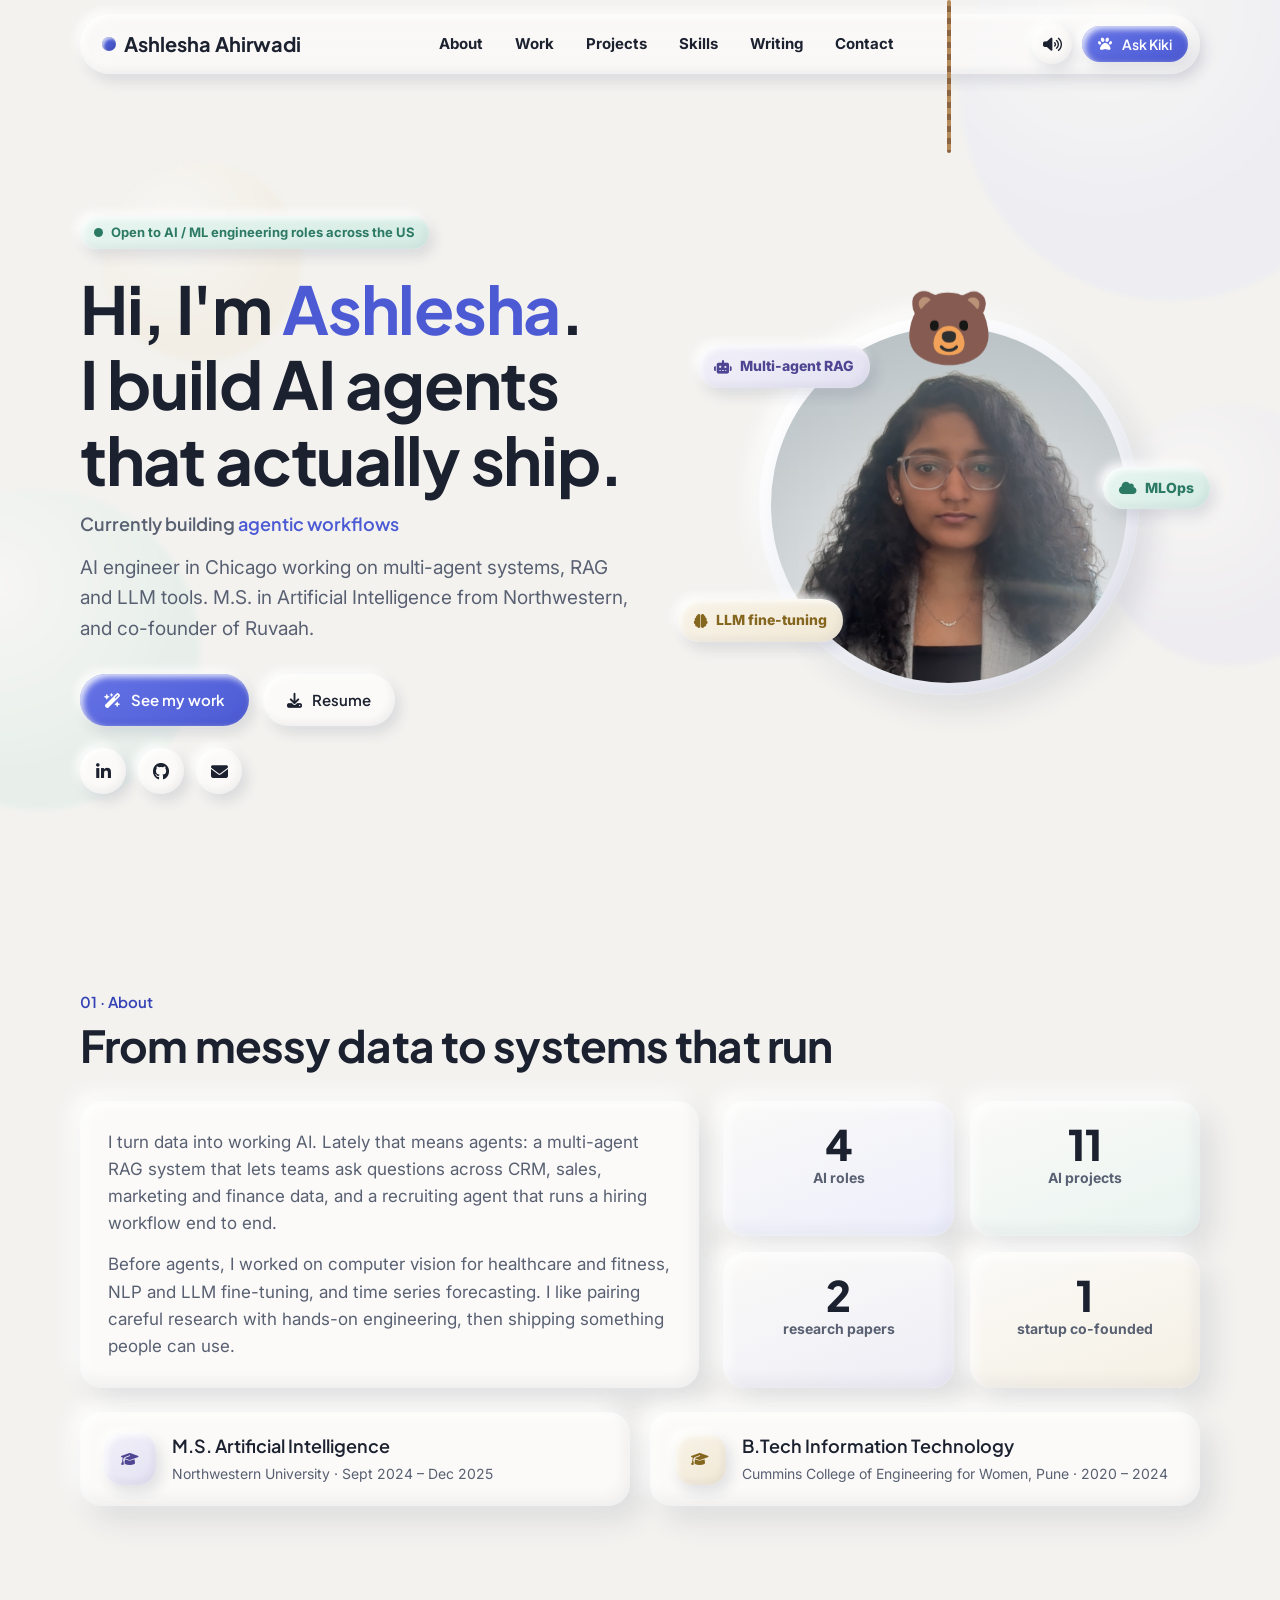
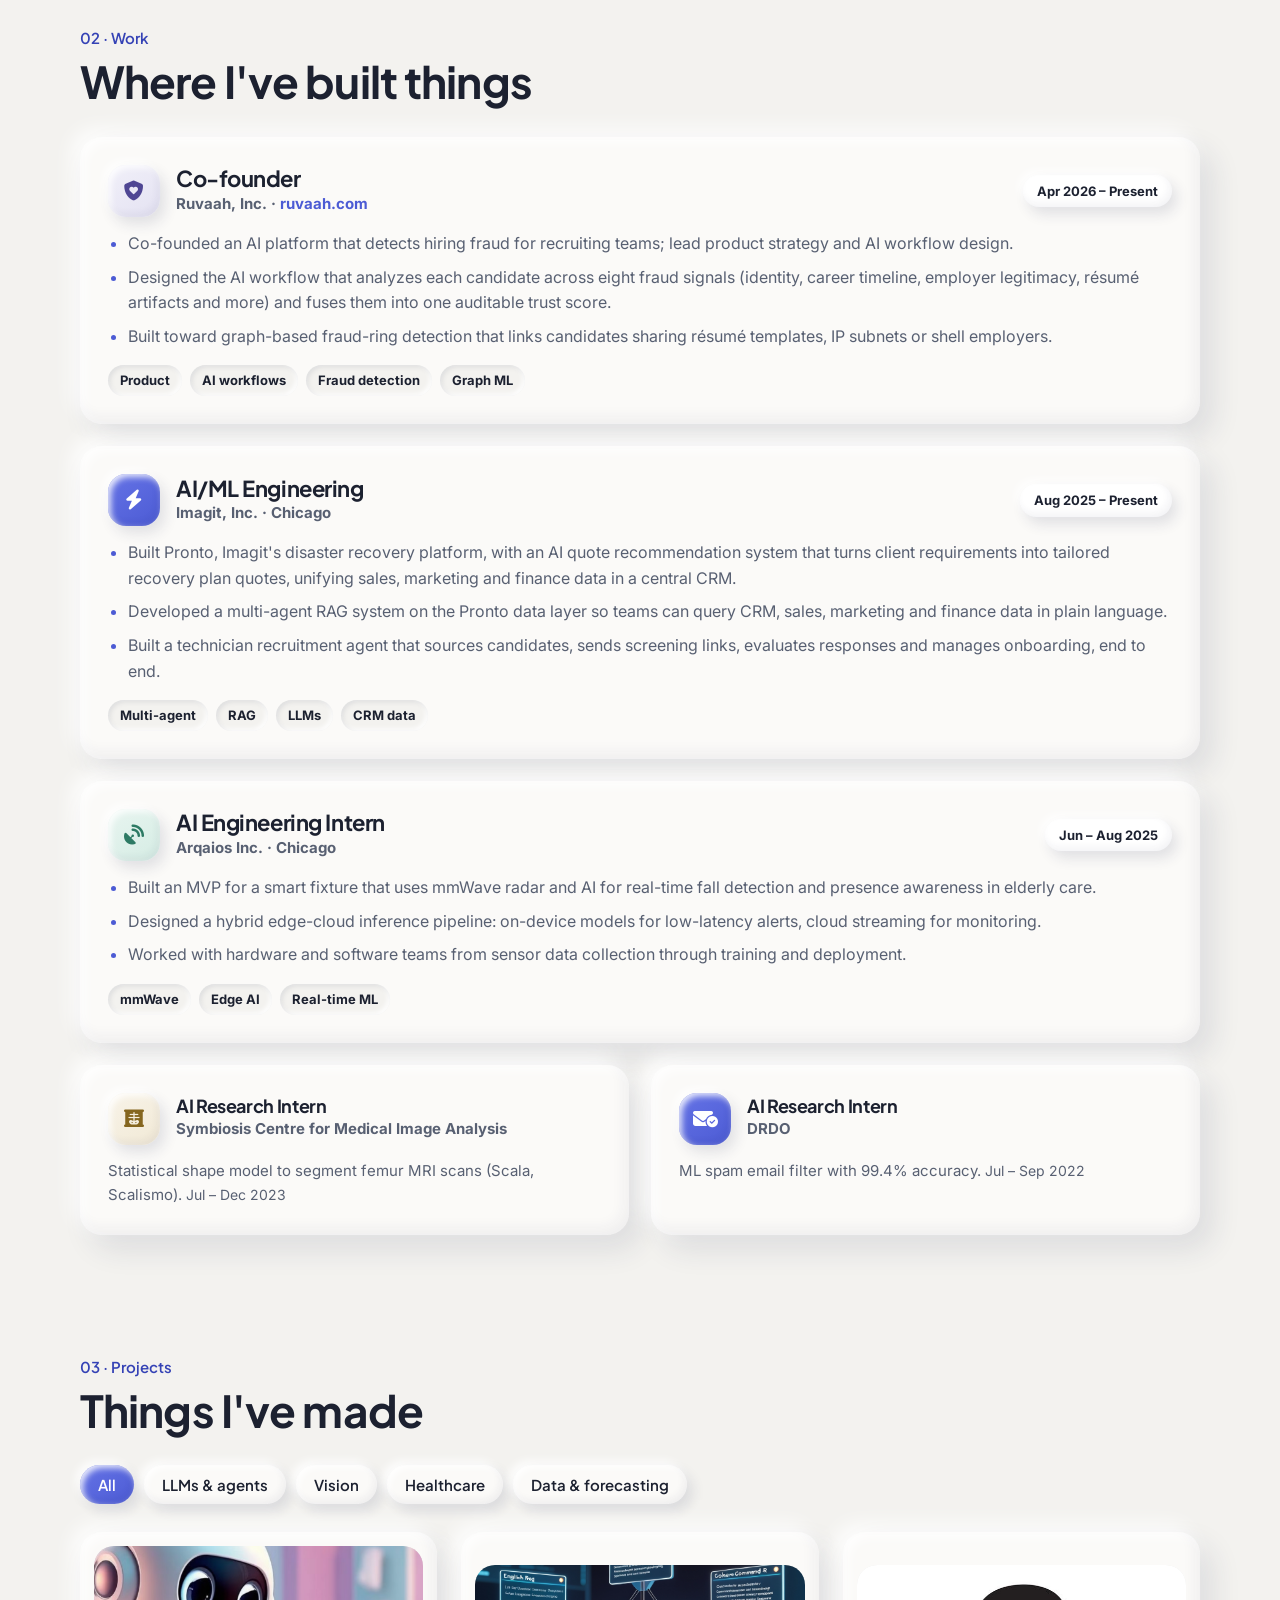
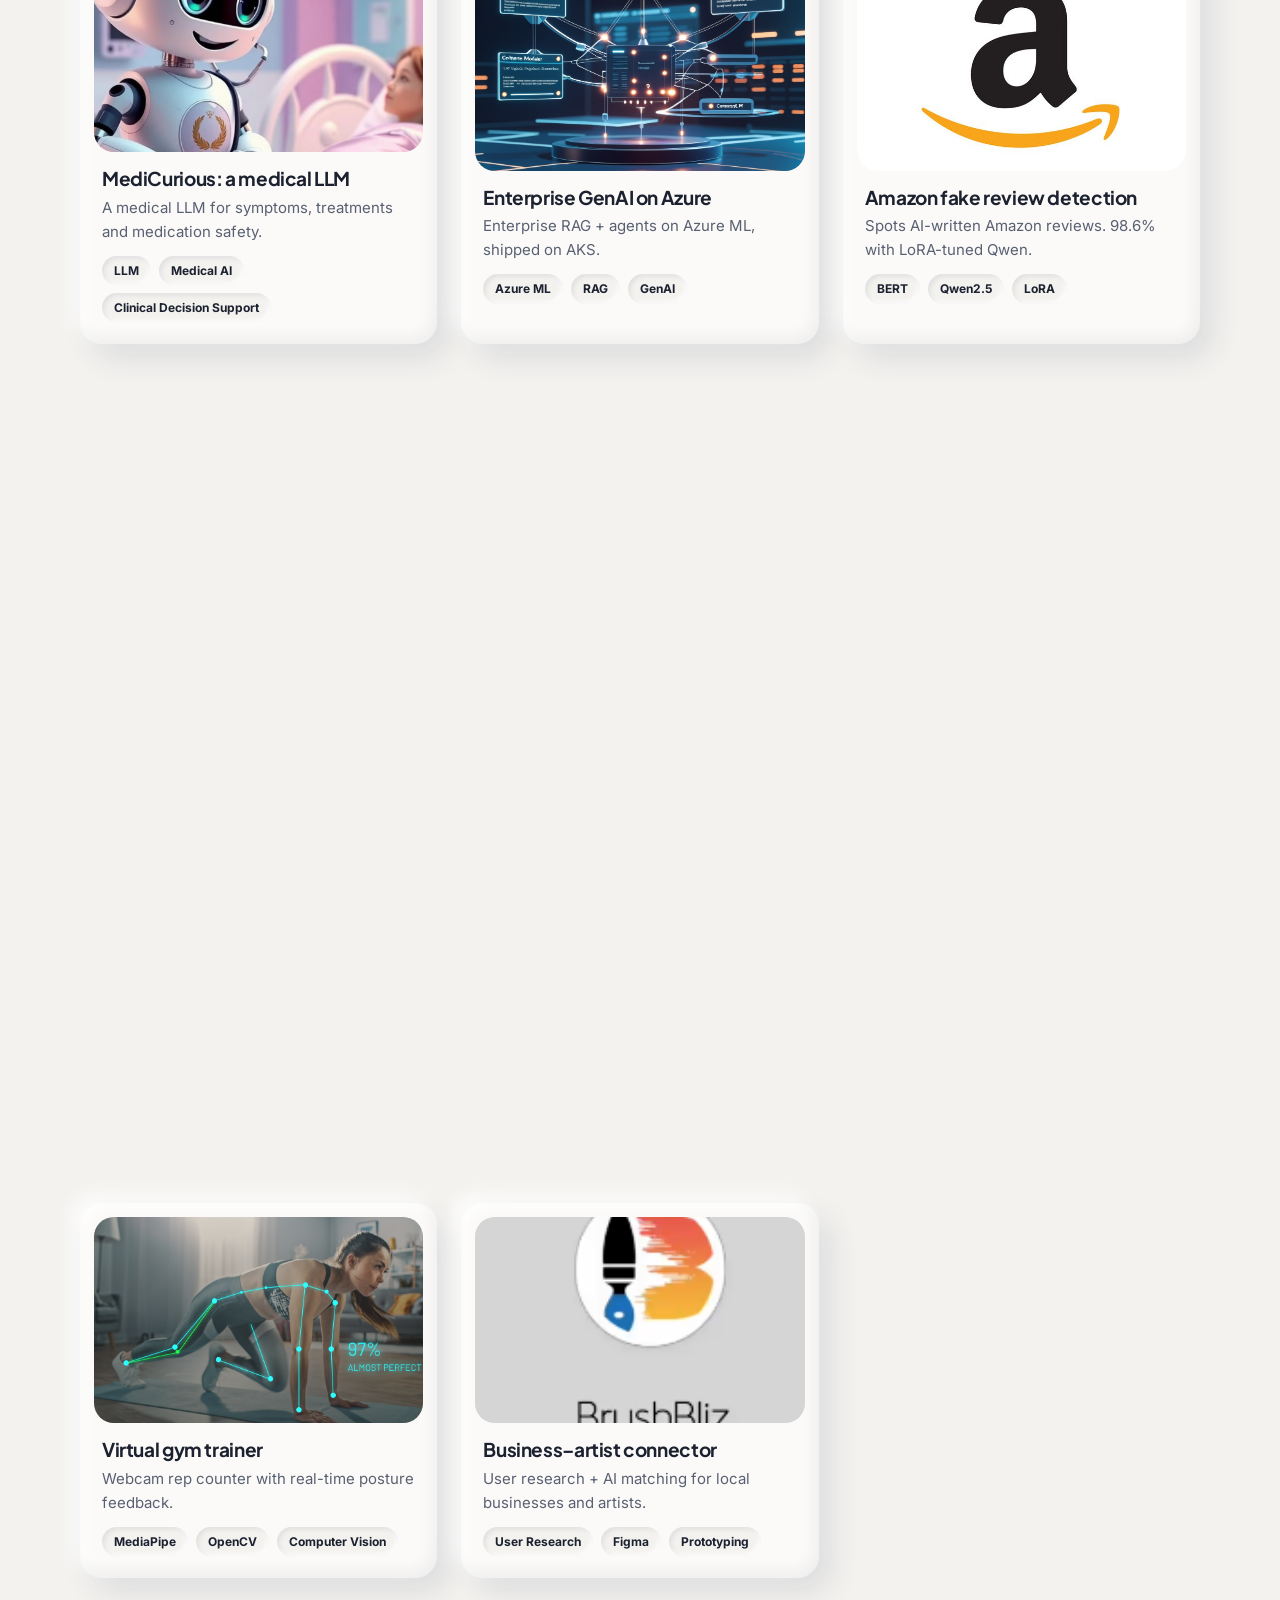
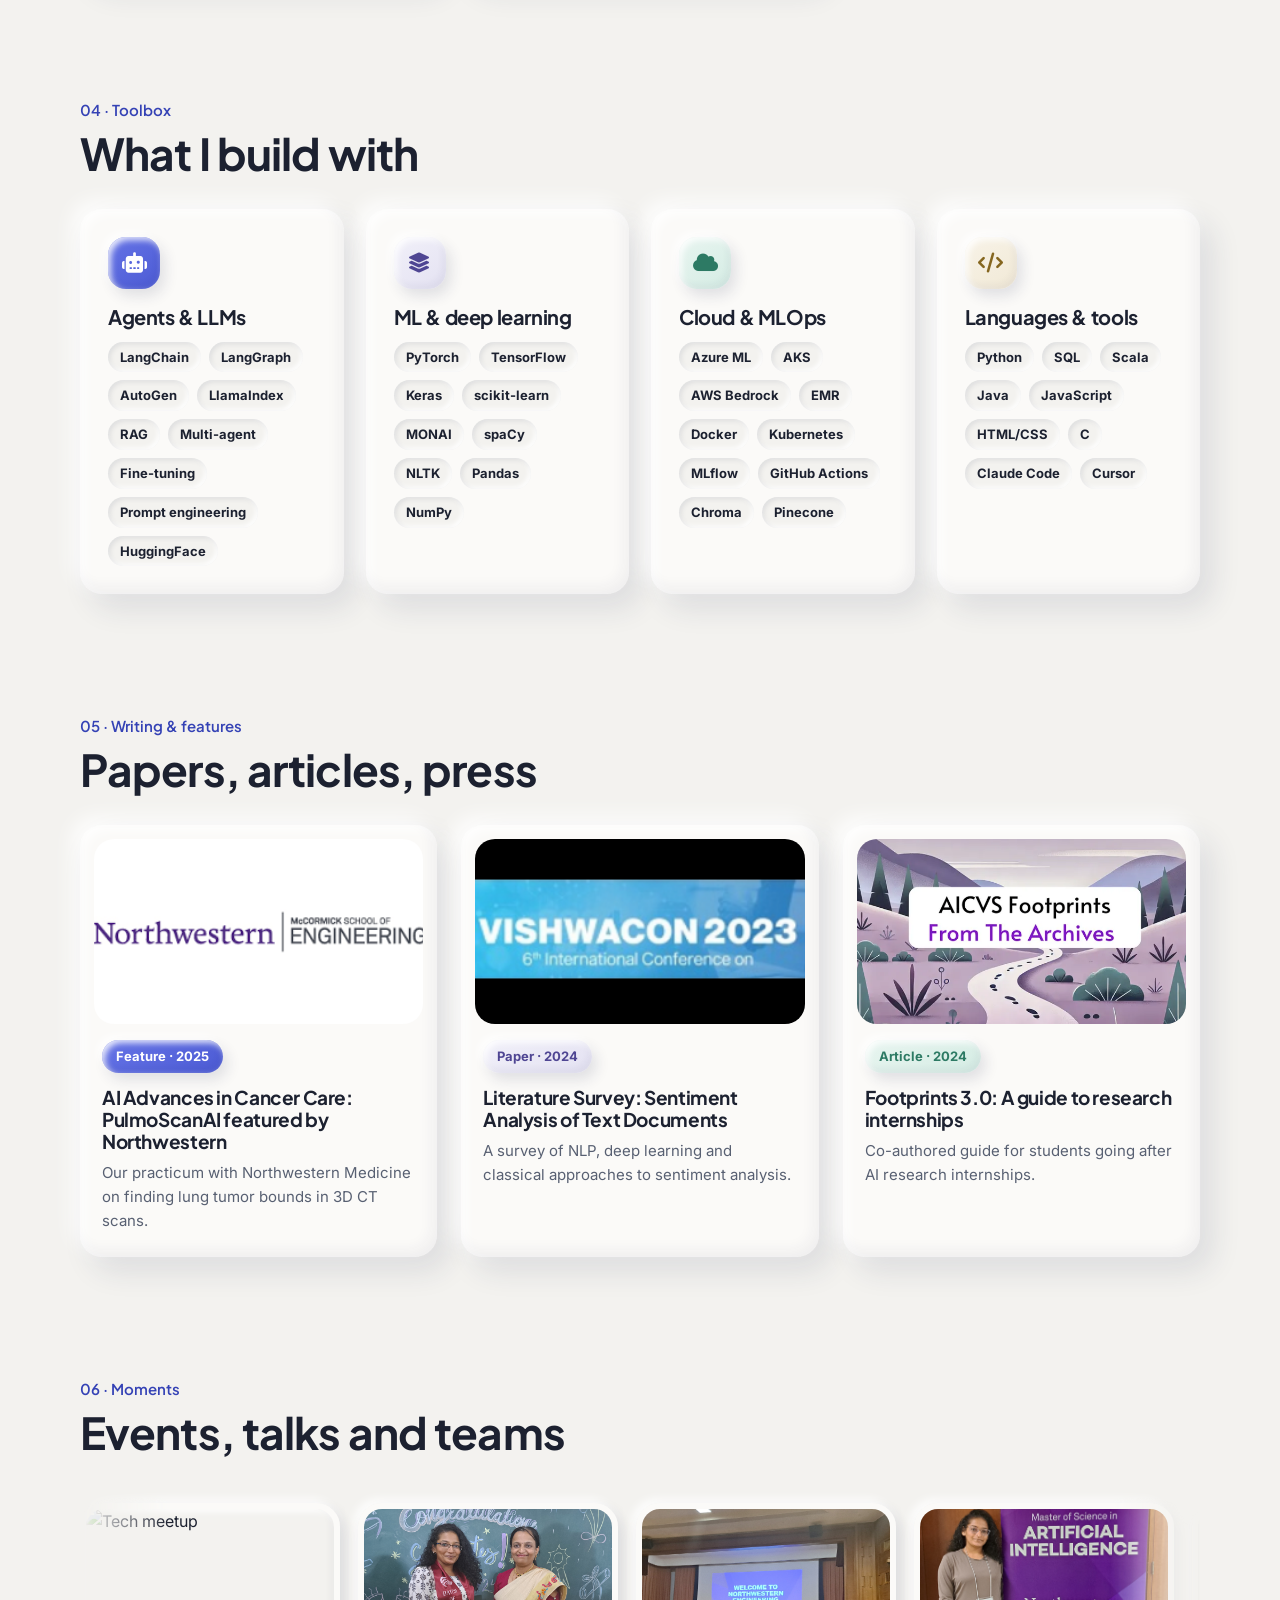
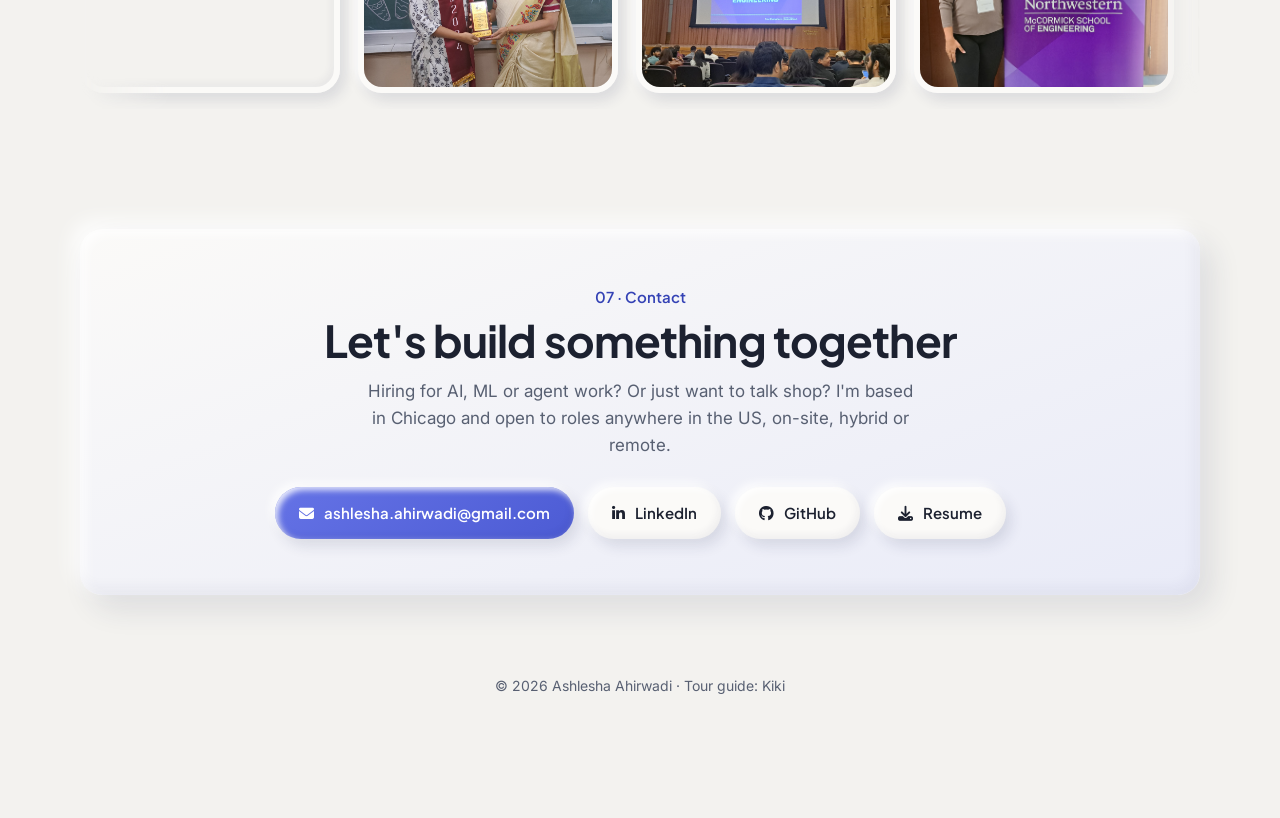
==== commit dd93dd94: "Rewrite Ruvaah as a CV entry focused on her role Drop the product pitch and promo copy; Kiki's Ruvaa" ====
--- a/index.html
+++ b/index.html
@@ -11,7 +11,7 @@
     <link rel="preconnect" href="https://fonts.gstatic.com" crossorigin>
     <link href="https://fonts.googleapis.com/css2?family=Plus+Jakarta+Sans:wght@500;600;700;800&family=Inter:wght@400;500;600;700&display=swap" rel="stylesheet">
     <link rel="stylesheet" href="https://cdnjs.cloudflare.com/ajax/libs/font-awesome/6.4.0/css/all.min.css">
-    <link rel="stylesheet" href="styles.css?v=pro4">
+    <link rel="stylesheet" href="styles.css?v=pro5">
     <link rel="stylesheet" href="kiki/kiki.css?v=8">
 </head>
 <body>
@@ -95,20 +95,15 @@
                 <h2>Where I've built things</h2>
             </div>
             <div class="jobs">
-                <article class="clay-card job job-feature reveal" id="job-ruvaah" data-perch data-say="work_ruvaah">
+                <article class="clay-card job reveal" id="job-ruvaah" data-perch data-say="work_ruvaah">
                     <div class="job-top"><span class="job-badge clay-lav"><i class="fas fa-shield-heart"></i></span>
-                        <div><h3>Co-founder</h3><p class="job-co">Ruvaah, Inc. · Human Trust Intelligence for hiring</p></div><span class="date pill">Apr 2026 – Present</span></div>
-                    <p class="job-lede">AI has made it easy to fake a job candidate: the résumé, the identity, even the interview. Ruvaah is <strong>"TSA PreCheck for hiring"</strong>. It scores every applicant for trust before a recruiter ever talks to them, and exposes coordinated fraud rings across the whole applicant pool.</p>
+                        <div><h3>Co-founder</h3><p class="job-co">Ruvaah, Inc. · <a href="https://ruvaah.com" target="_blank" rel="noopener">ruvaah.com</a></p></div><span class="date pill">Apr 2026 – Present</span></div>
                     <ul>
-                        <li>Co-founded the company and lead product strategy and AI workflow design.</li>
-                        <li><strong>Eight passive fraud-signal tracks</strong> fused into one auditable trust score: identity, career timeline, employer legitimacy, résumé artifacts, application velocity, behavioral patterns, fraud rings, and reference network.</li>
-                        <li><strong>Graph-based fraud-ring detection</strong> clusters candidates who share résumé templates, IP subnets or shell employers, auto-flags every member of a ring, and lets analysts quarantine the ring in one click.</li>
-                        <li>A recruiter console with the pipeline, candidate dossiers and ring graphs, live at ruvaah.com with 50 free evaluations.</li>
+                        <li>Co-founded an AI platform that detects hiring fraud for recruiting teams; lead product strategy and AI workflow design.</li>
+                        <li>Designed the AI workflow that analyzes each candidate across eight fraud signals (identity, career timeline, employer legitimacy, résumé artifacts and more) and fuses them into one auditable trust score.</li>
+                        <li>Built toward graph-based fraud-ring detection that links candidates sharing résumé templates, IP subnets or shell employers.</li>
                     </ul>
-                    <div class="job-links">
-                        <a class="clay-btn clay-btn-sm clay-accent" href="https://ruvaah.com" target="_blank" rel="noopener"><i class="fas fa-arrow-up-right-from-square"></i> Visit ruvaah.com</a>
-                    </div>
-                    <div class="tags"><span>Startup</span><span>Trust & safety</span><span>Graph ML</span><span>Fraud detection</span><span>Product</span></div>
+                    <div class="tags"><span>Product</span><span>AI workflows</span><span>Fraud detection</span><span>Graph ML</span></div>
                 </article>
                 <article class="clay-card job reveal" id="job-imagit" data-perch data-say="work_imagit">
                     <div class="job-top"><span class="job-badge clay-accent"><i class="fas fa-bolt"></i></span>
@@ -266,7 +261,7 @@
 
     <!-- Kiki: Ashlesha's 3D voice agent -->
     <script src="https://cdnjs.cloudflare.com/ajax/libs/three.js/r128/three.min.js"></script>
-    <script src="kiki/brain.js?v=7"></script>
+    <script src="kiki/brain.js?v=8"></script>
     <script src="kiki/kiki.js?v=11"></script>
 </body>
 </html>
--- a/styles.css
+++ b/styles.css
@@ -169,13 +169,12 @@
 .job-top > div { flex: 1; min-width: 180px; }
 .job h3 { font-size: 22px; }
 .job-co { color: var(--ink-soft); font-weight: 700; font-size: 15px; }
+.job-co a { color: var(--accent); text-decoration: none; }
+.job-co a:hover { text-decoration: underline; }
 .job ul { padding-left: 20px; margin-bottom: 16px; color: var(--ink-soft); }
 .job li { margin-bottom: 8px; }
 .job li::marker { color: var(--accent); }
 .jobs-small { display: grid; grid-template-columns: 1fr 1fr; gap: 22px; }
-.job-feature { background: linear-gradient(160deg, #FBFAF8, #ECEAF7); }
-.job-lede { color: var(--ink); font-size: 16px; margin-bottom: 12px; }
-.job-links { margin-bottom: 16px; }
 .job-sm h3 { font-size: 18px; }
 .job-sm p { color: var(--ink-soft); font-size: 15px; }
 
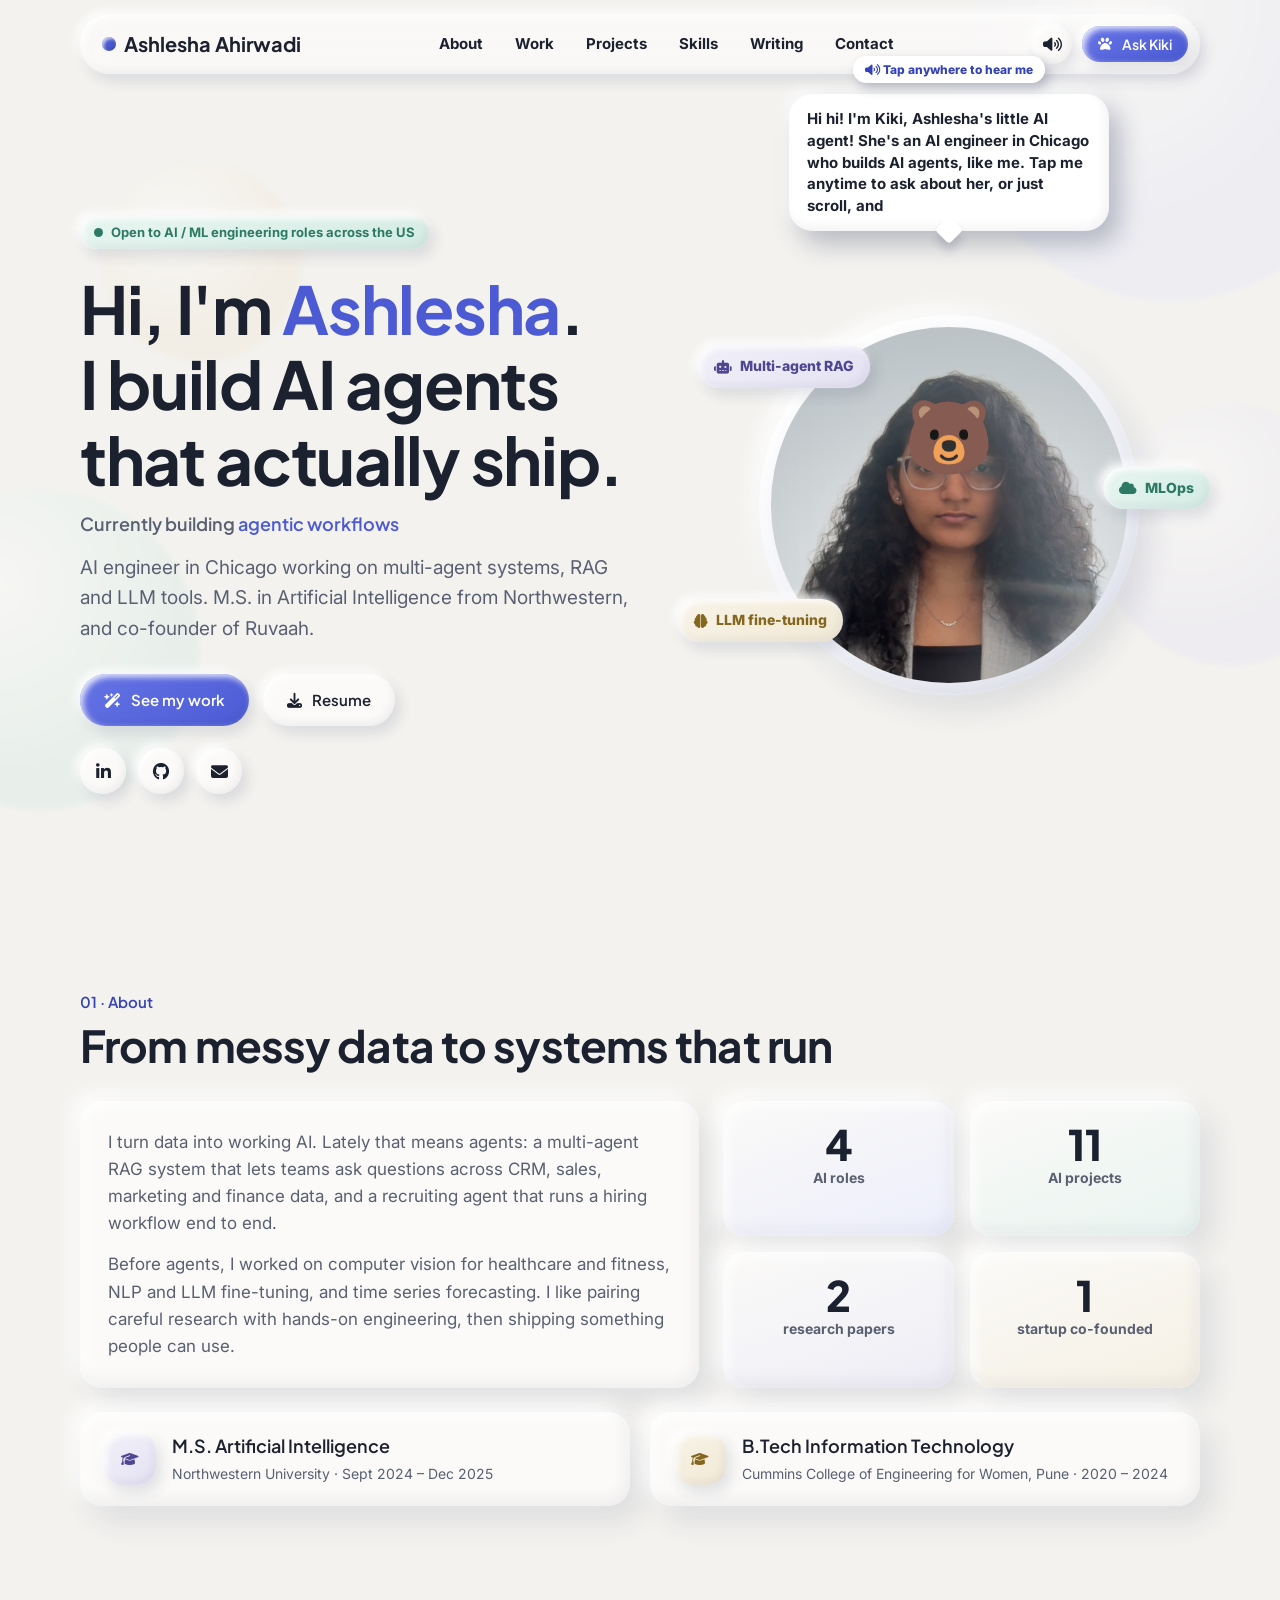
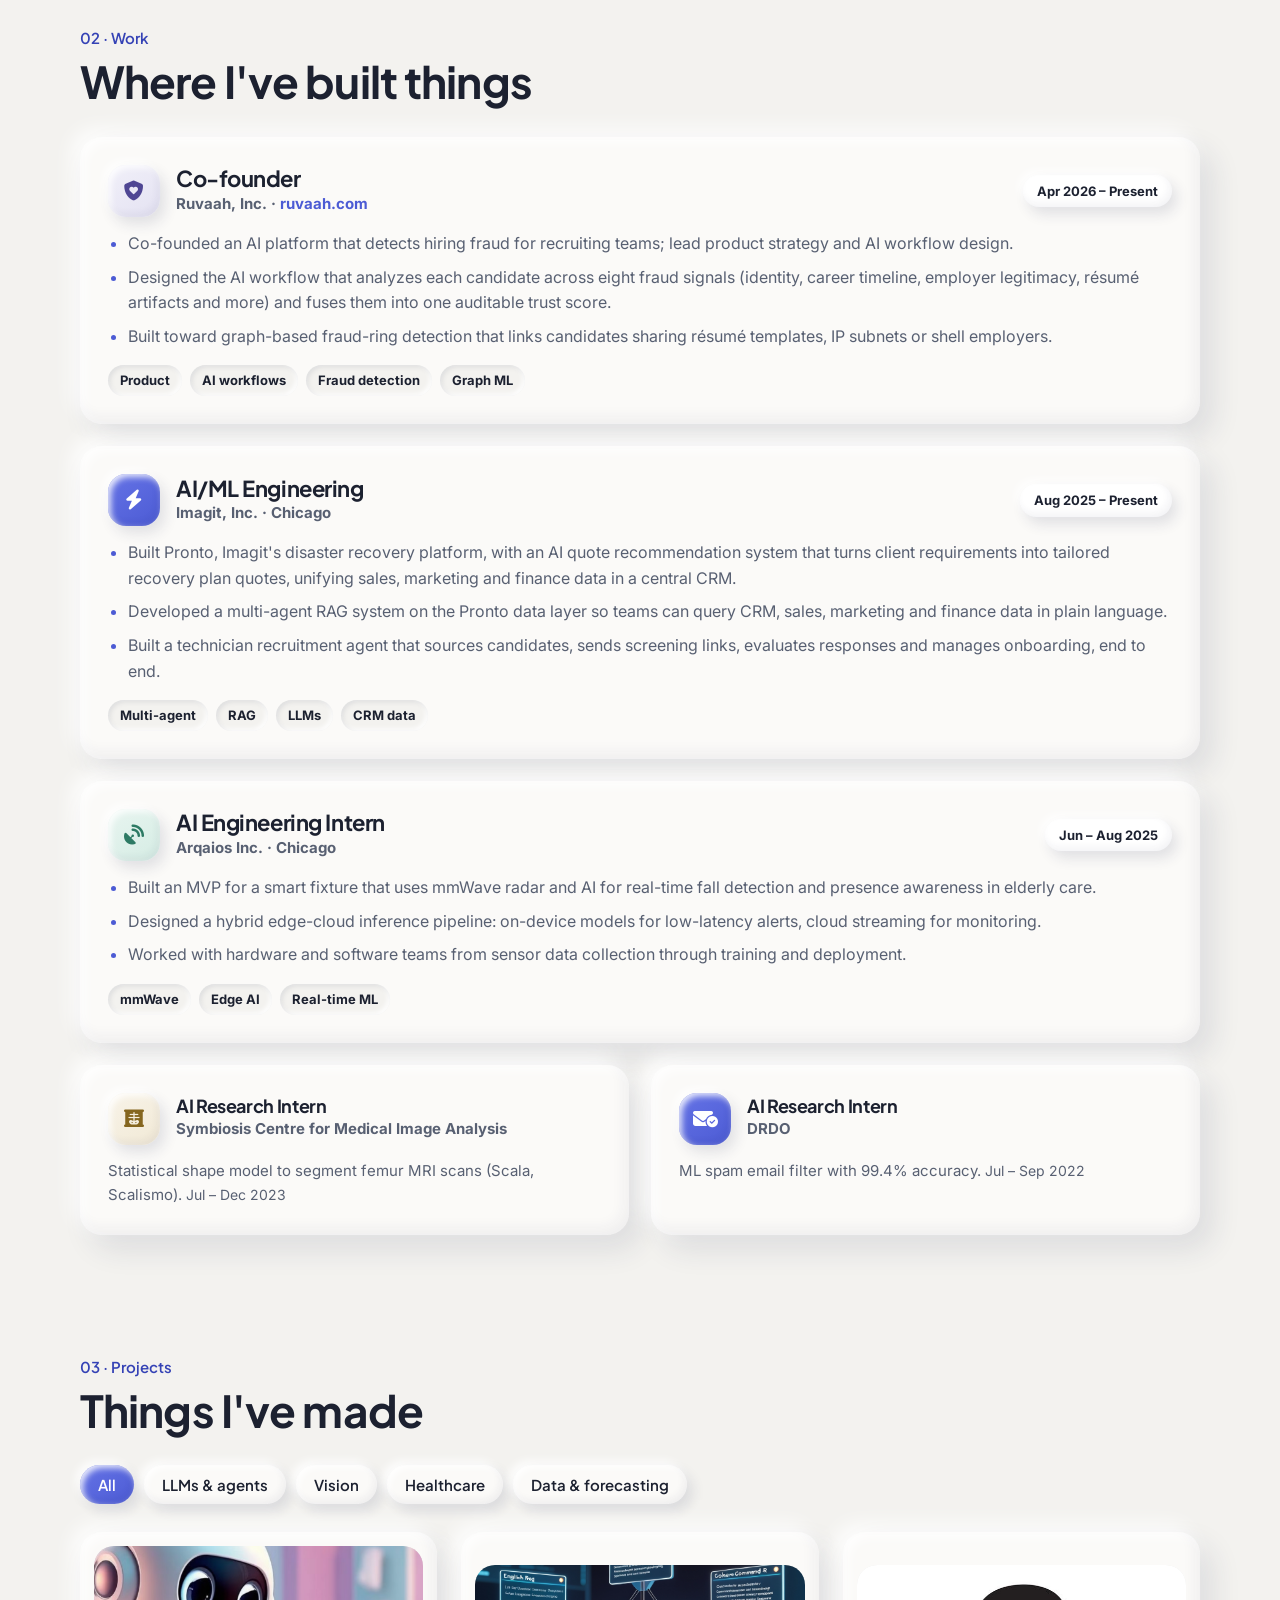
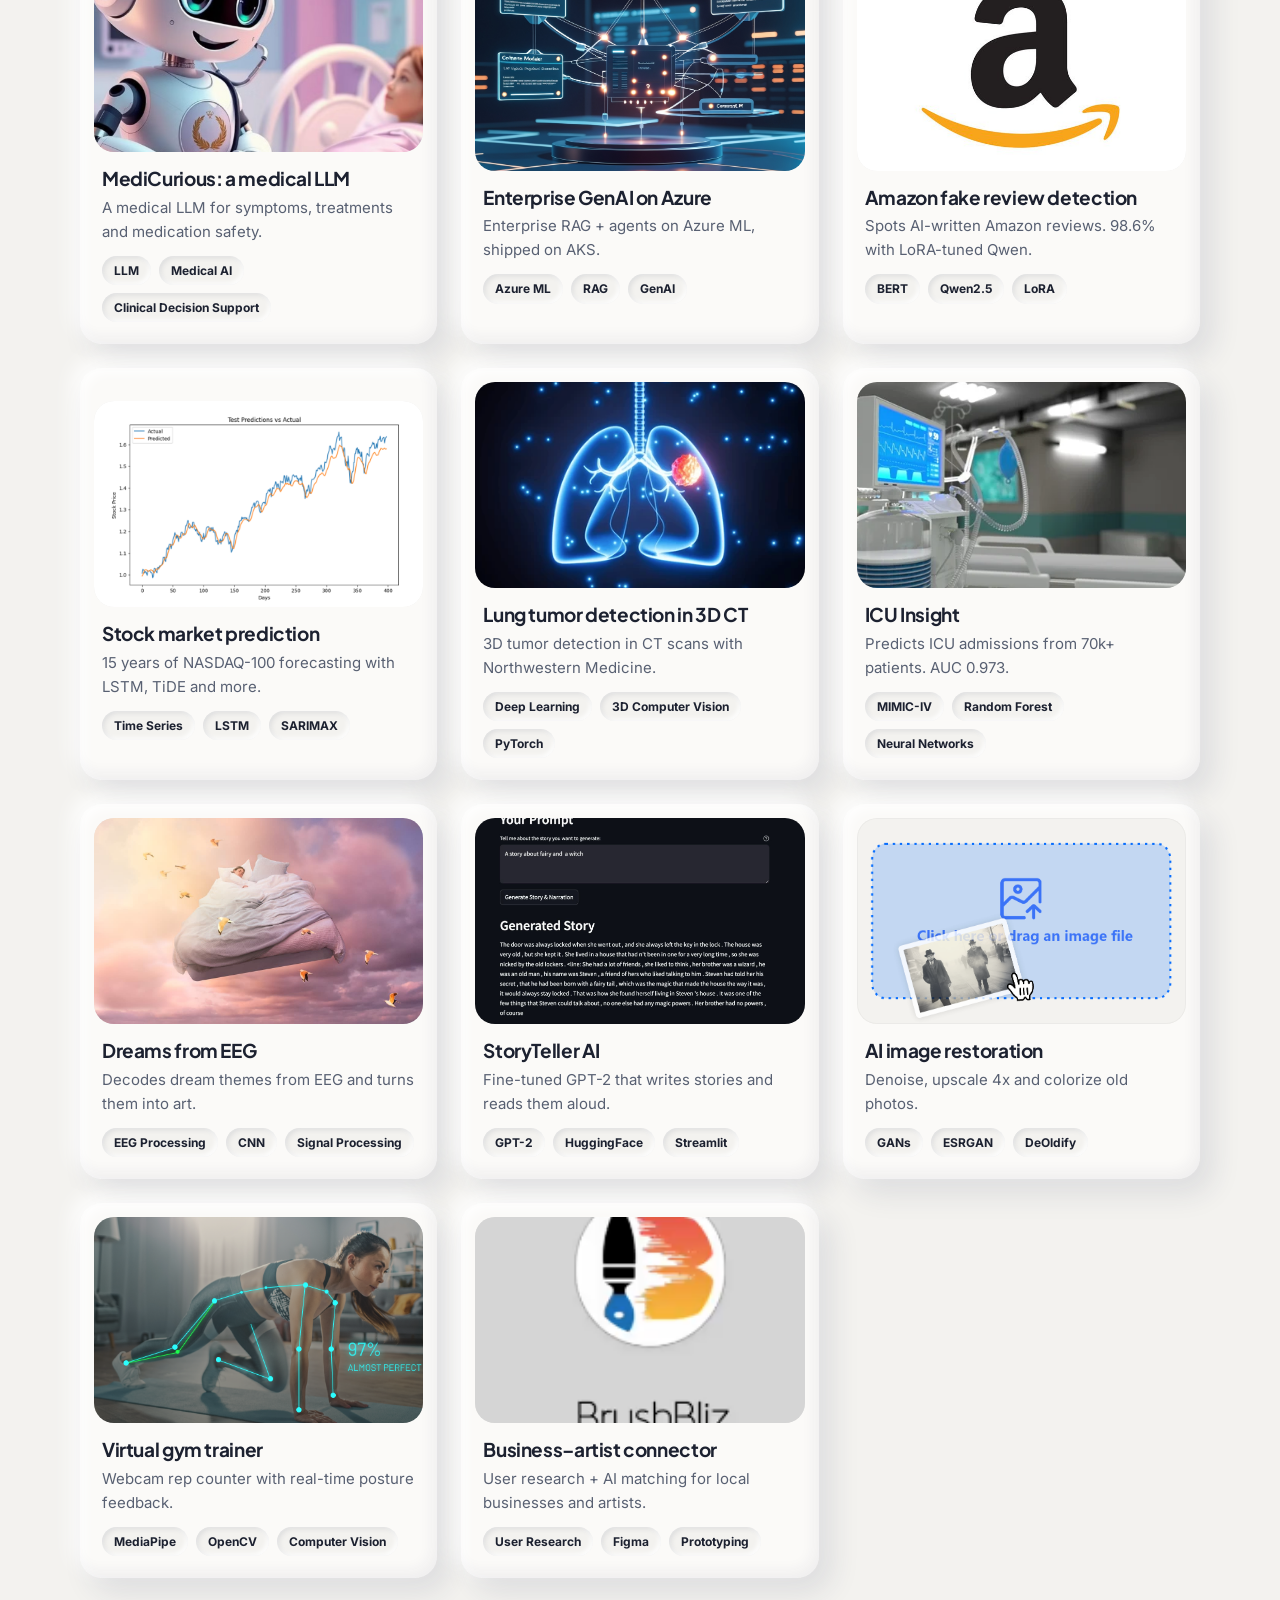
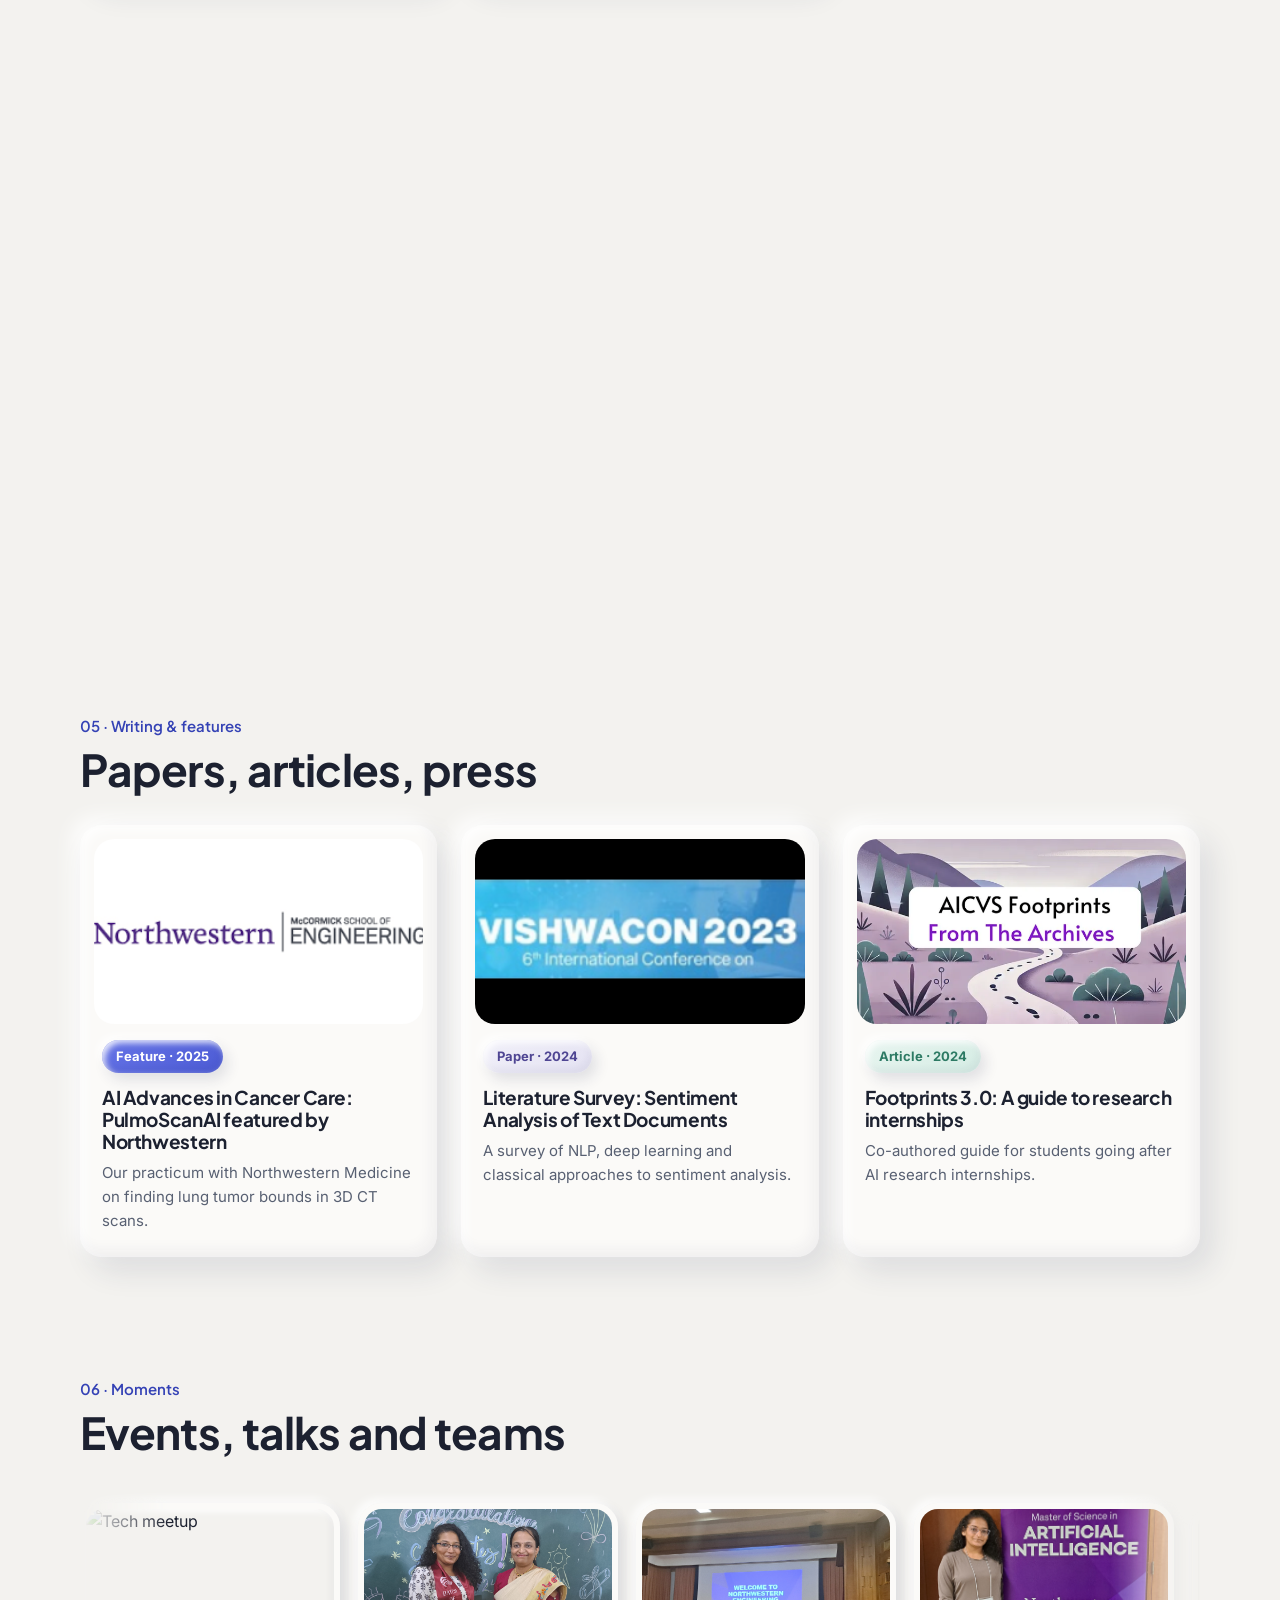
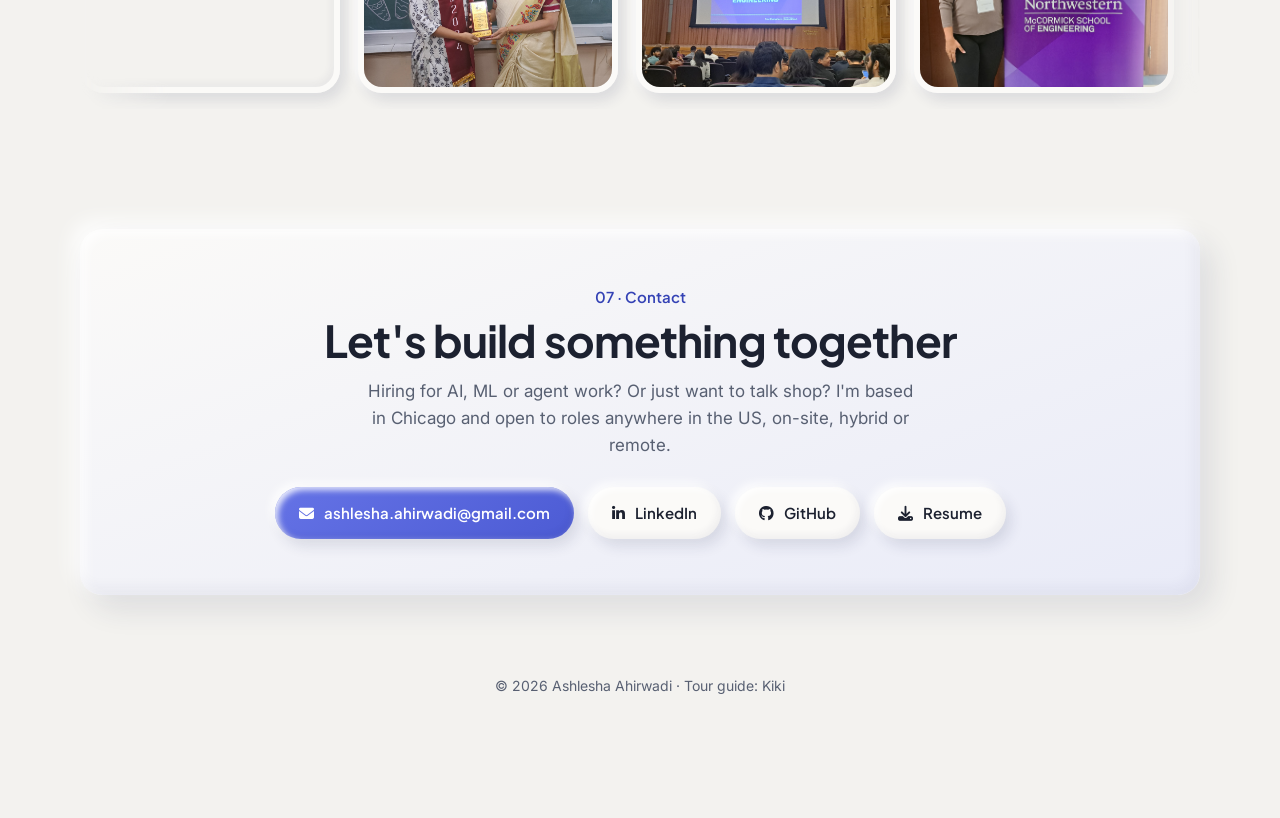
==== commit 1ab18ff8: "Add phone mode for Kiki On small screens and touch devices Kiki stays docked in the corner, describe" ====
--- a/index.html
+++ b/index.html
@@ -12,7 +12,7 @@
     <link href="https://fonts.googleapis.com/css2?family=Plus+Jakarta+Sans:wght@500;600;700;800&family=Inter:wght@400;500;600;700&display=swap" rel="stylesheet">
     <link rel="stylesheet" href="https://cdnjs.cloudflare.com/ajax/libs/font-awesome/6.4.0/css/all.min.css">
     <link rel="stylesheet" href="styles.css?v=pro5">
-    <link rel="stylesheet" href="kiki/kiki.css?v=8">
+    <link rel="stylesheet" href="kiki/kiki.css?v=9">
 </head>
 <body>
 
@@ -262,6 +262,6 @@
     <!-- Kiki: Ashlesha's 3D voice agent -->
     <script src="https://cdnjs.cloudflare.com/ajax/libs/three.js/r128/three.min.js"></script>
     <script src="kiki/brain.js?v=8"></script>
-    <script src="kiki/kiki.js?v=11"></script>
+    <script src="kiki/kiki.js?v=12"></script>
 </body>
 </html>
--- a/kiki/kiki.css
+++ b/kiki/kiki.css
@@ -112,10 +112,16 @@
 .kiki-glow { outline: 4px solid #4C5BD4 !important; outline-offset: 8px; animation: kikiGlow 1.1s ease-in-out 3; }
 @keyframes kikiGlow { 50% { outline-color: rgba(76, 91, 212, .2); } }
 
-@media (max-width: 640px) {
-    .kiki-ask { left: 10px !important; right: 10px; bottom: 10px; top: auto !important; width: auto; transform: none !important; }
-    .kiki-bubble { font-size: 14px; }
+/* ---------- phone mode: Kiki docked bottom-right ---------- */
+body.kiki-compact .kiki-ask {
+    left: 10px !important; right: 10px; bottom: 144px; top: auto !important; width: auto; transform: none !important;
 }
+body.kiki-compact .kiki-bubble {
+    font-size: 13.5px; line-height: 1.4; padding: 10px 14px; border-radius: 18px;
+    max-width: min(300px, calc(100vw - 20px));
+}
+body.kiki-compact .kiki-hint { font-size: 11px; }
+body.kiki-compact .kiki-emote i { font-size: 15px; }
 @media (prefers-reduced-motion: reduce) {
     .kiki-bubble.on, .kiki-ask.on, .kiki-hint.on, .kiki-thought, .kiki-zzz i { animation: none; }
 }
